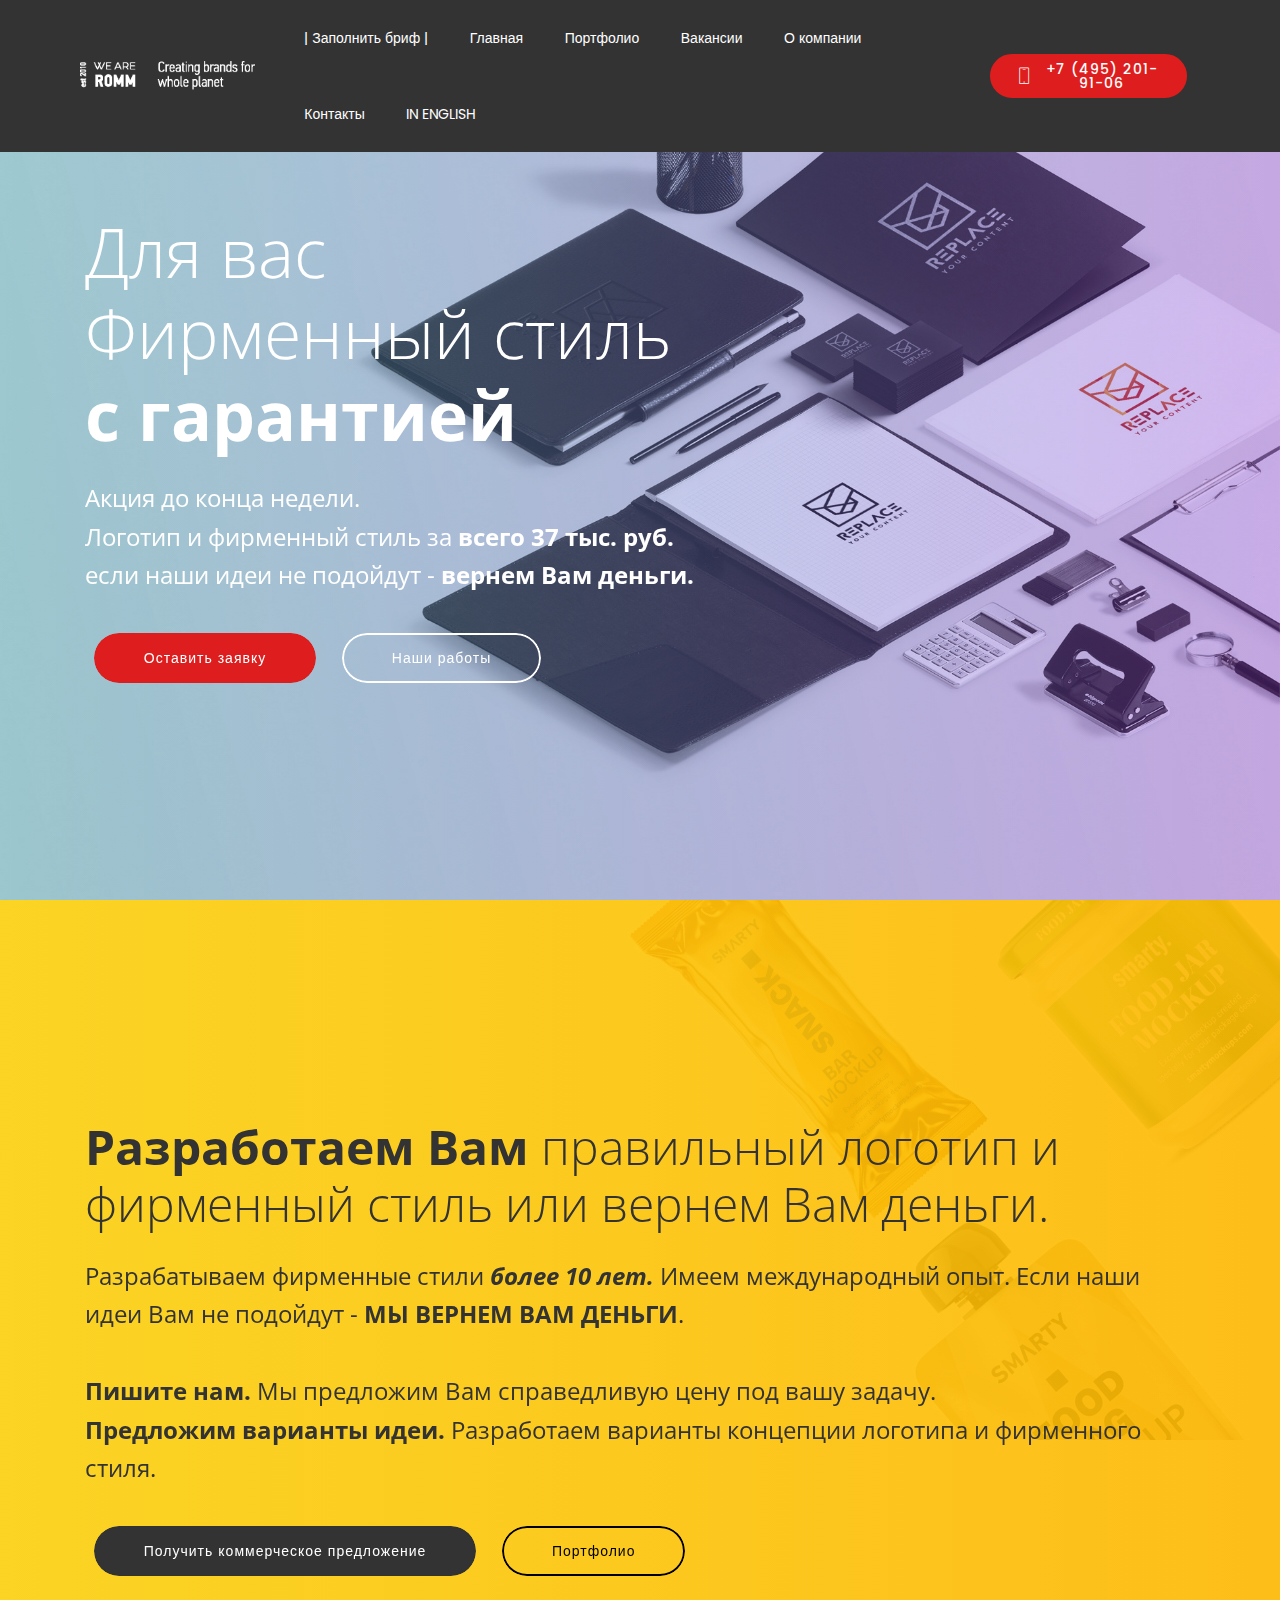
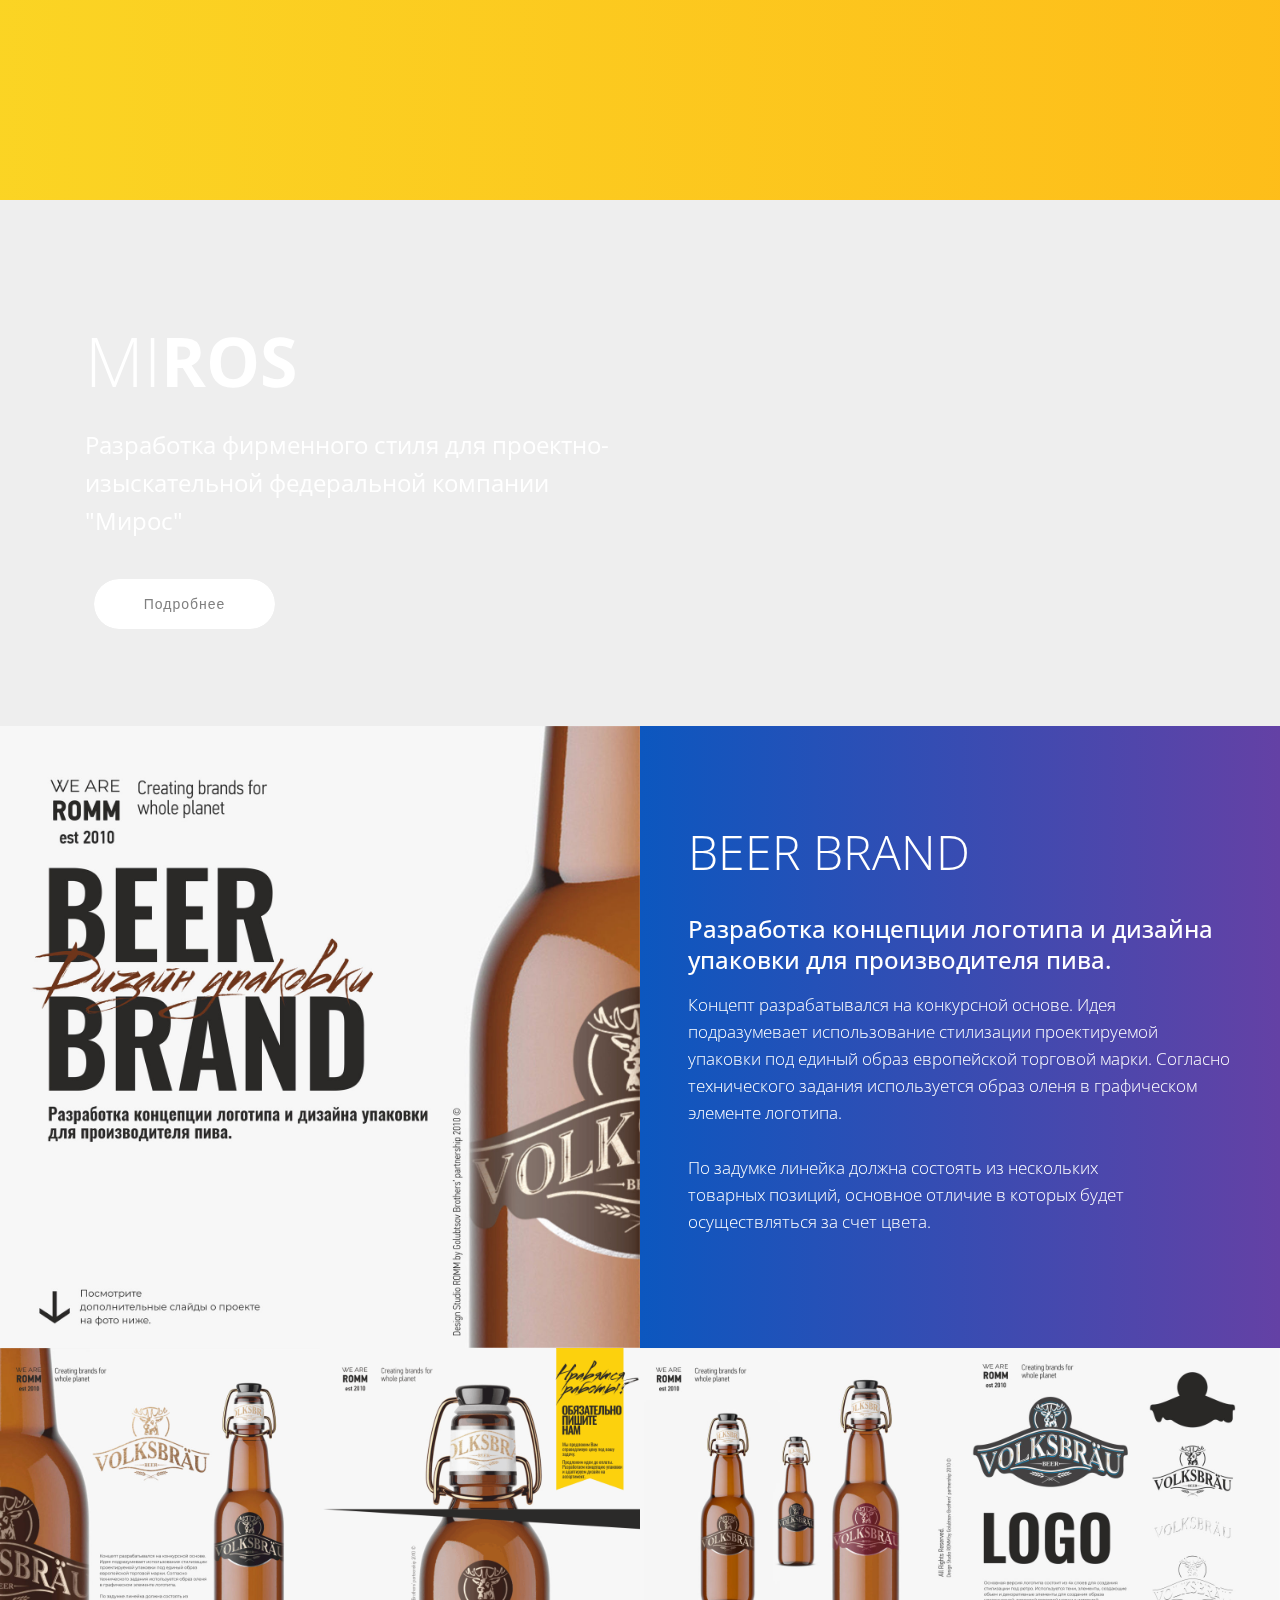
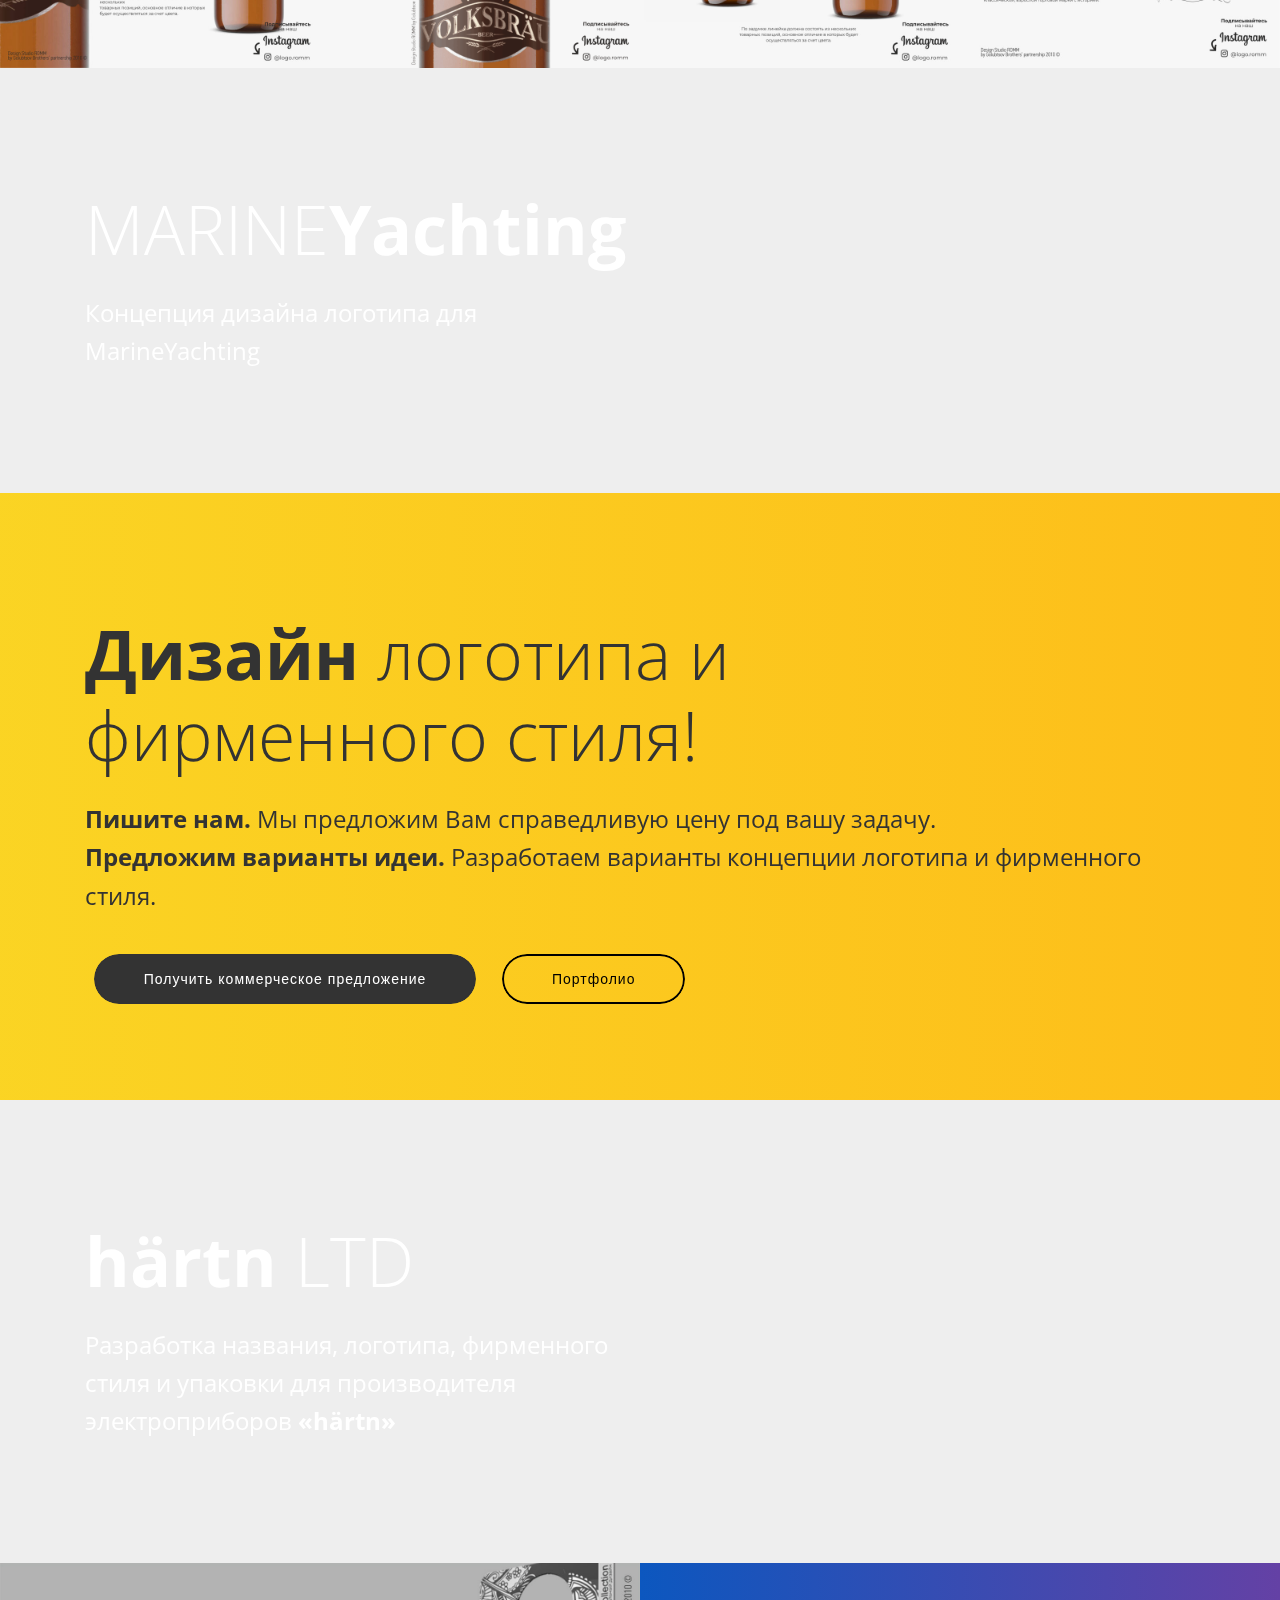
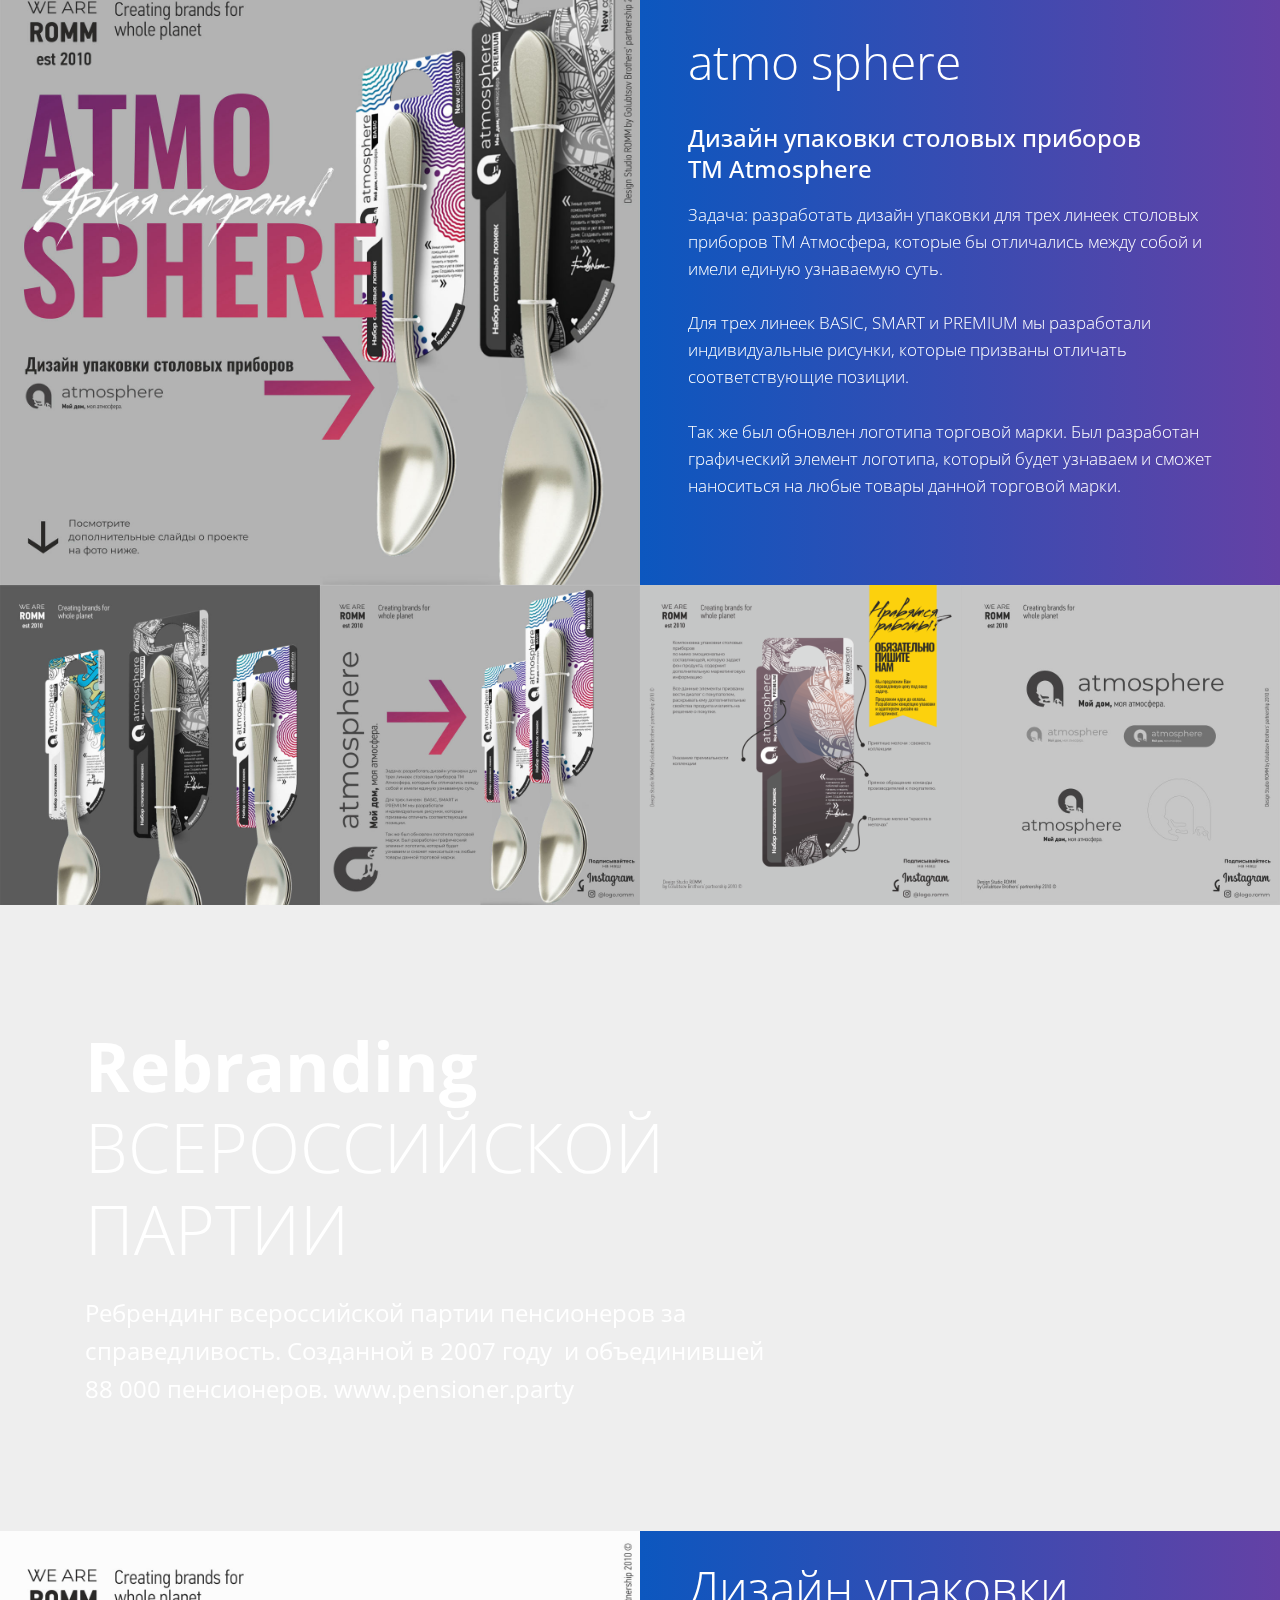
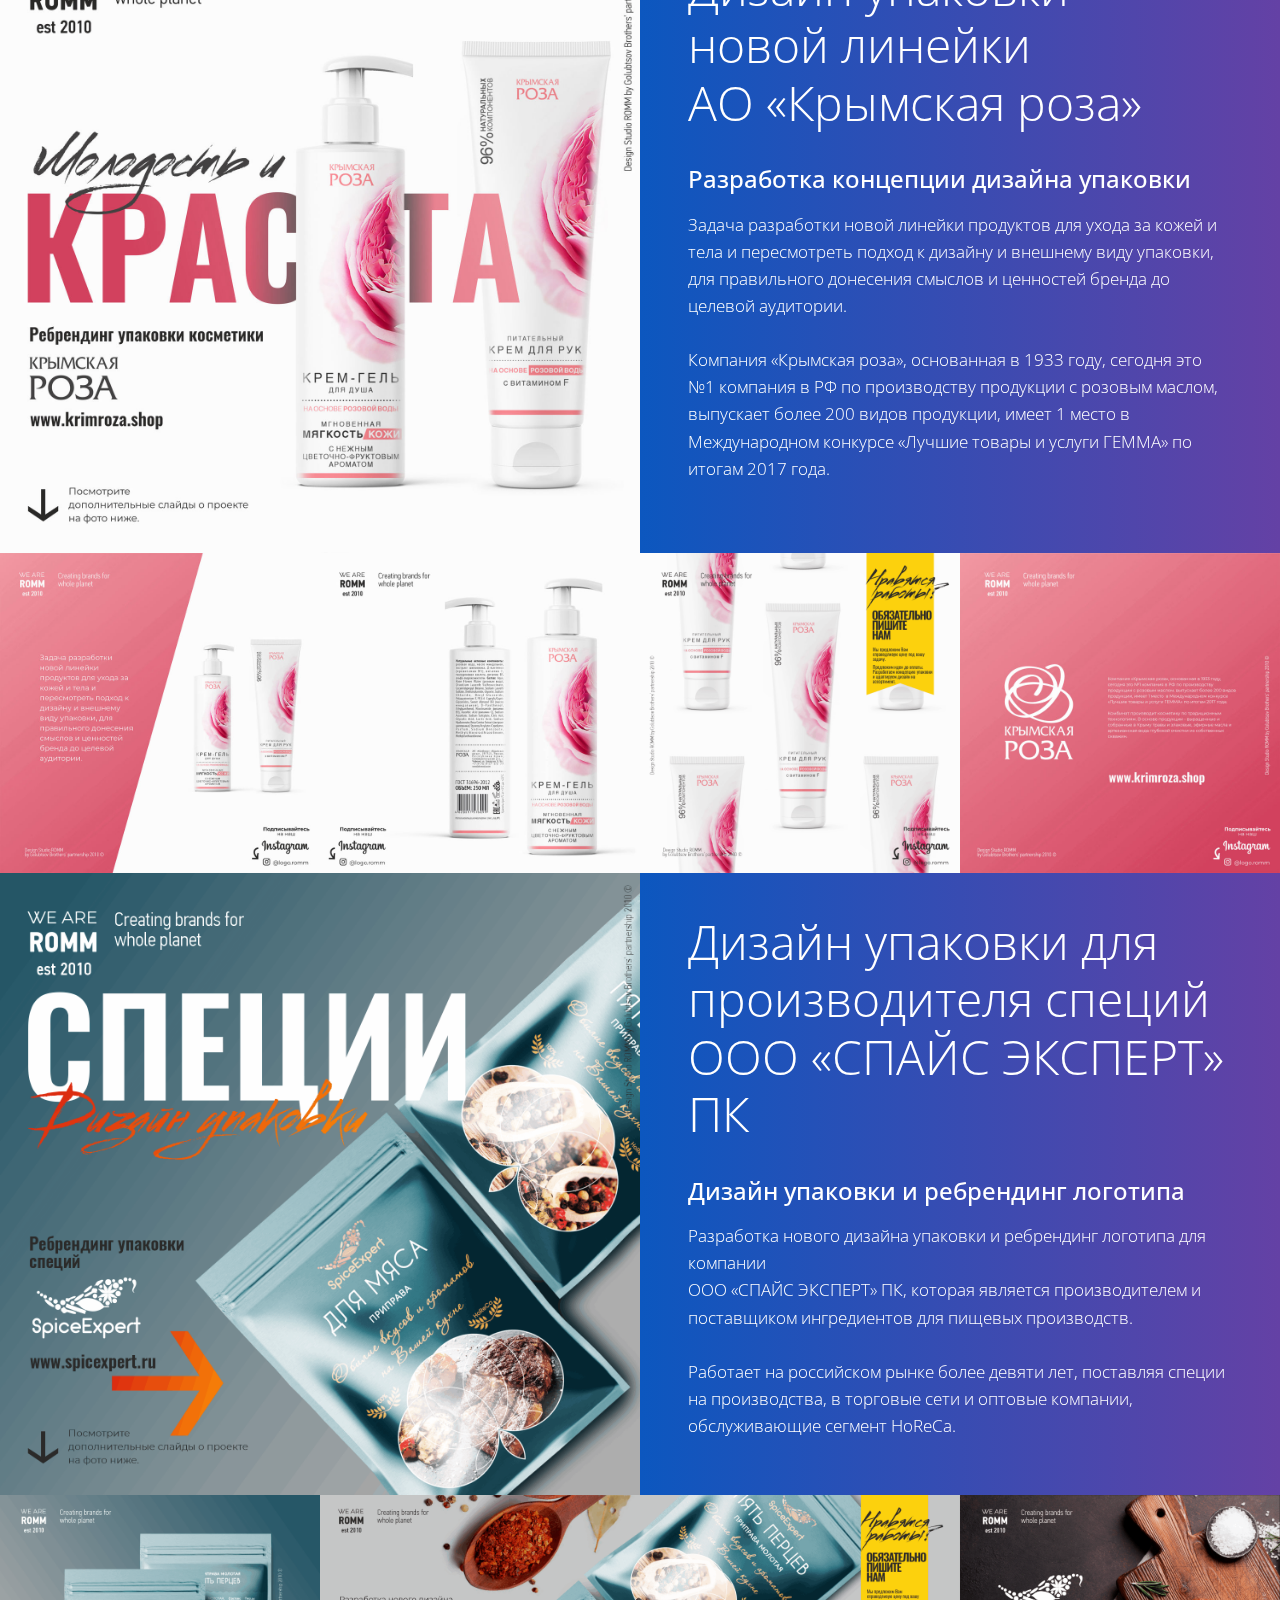
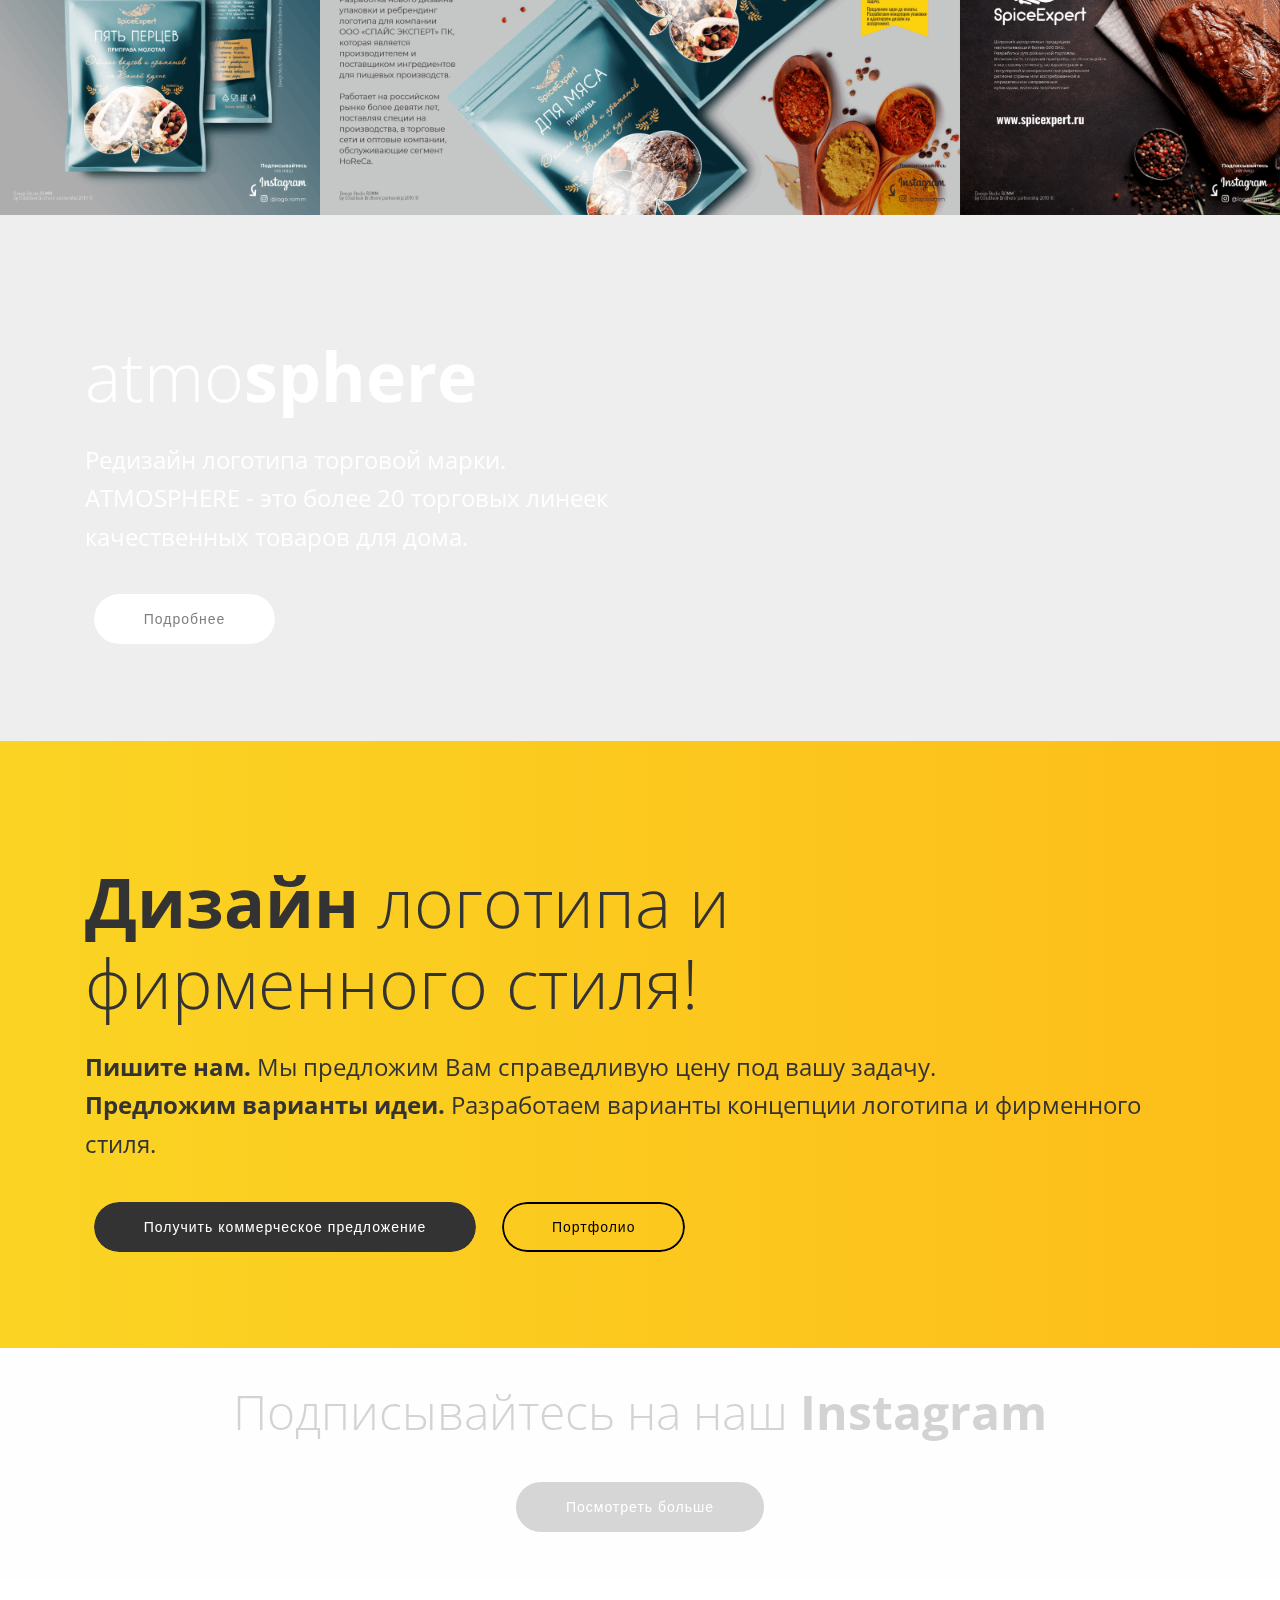
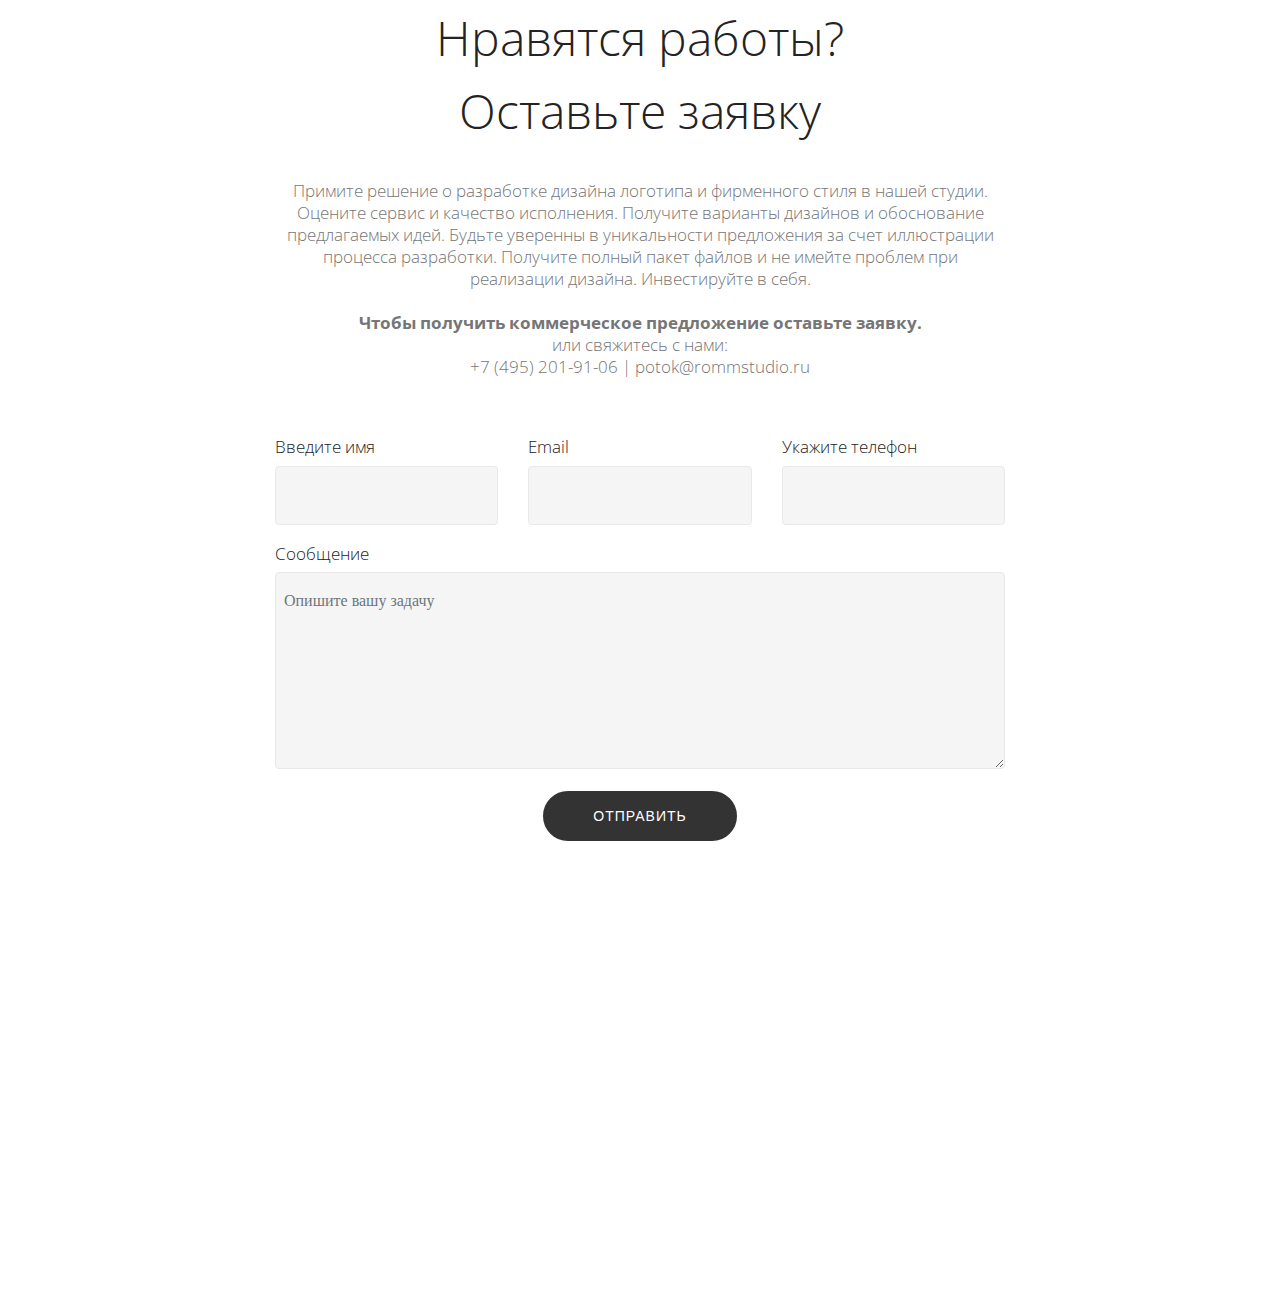
==== index.html @ ecdf026a "create github pages" ====
<!DOCTYPE html>
<html  >
<head>
  <!-- Site made with Mobirise Website Builder v4.11.5, https://mobirise.com -->
  <meta charset="UTF-8">
  <meta http-equiv="X-UA-Compatible" content="IE=edge">
  <meta name="generator" content="Mobirise v4.11.5, mobirise.com">
  <meta name="viewport" content="width=device-width, initial-scale=1, minimum-scale=1">
  <link rel="shortcut icon" href="assets/images/favicon-128x128.png" type="image/x-icon">
  <meta name="description" content="Дизайн студия РОММ основанная в 2010 году.
Создание бренда, дизайн упаковки, корпоративная айдентика, фирменный стиль, 
разработка логотипа. Нейминг.">
  
  <title>Home</title>
  <link rel="stylesheet" href="assets/web/assets/mobirise-icons/mobirise-icons.css">
  <link rel="stylesheet" href="assets/tether/tether.min.css">
  <link rel="stylesheet" href="assets/bootstrap/css/bootstrap.min.css">
  <link rel="stylesheet" href="assets/bootstrap/css/bootstrap-reboot.min.css">
  <link rel="stylesheet" href="assets/bootstrap/css/bootstrap-grid.min.css">
  <link rel="stylesheet" href="assets/dropdown/css/style.css">
  <link rel="stylesheet" href="assets/socicon/css/styles.css">
  <link rel="stylesheet" href="assets/style.css">
  <link rel="stylesheet" href="assets/slick.css">
  <link rel="stylesheet" href="assets/theme/css/style.css">
  <link rel="stylesheet" href="assets/gallery/style.css">
  <link rel="preload" as="style" href="assets/mobirise/css/mbr-additional.css"><link rel="stylesheet" href="assets/mobirise/css/mbr-additional.css" type="text/css">
  
  
  
</head>
<body>
  <section class="menu cid-rGhDL5xLQ6" once="menu" id="menu1-4w">

    

    <nav class="navbar navbar-dropdown beta-menu align-items-center navbar-fixed-top navbar-toggleable-sm">
        
        <div class="menu-bottom">

            <div class="menu-logo">
                <div class="navbar-brand">
                <span class="navbar-logo">
                    <a href="index.html">
                        <img src="assets/images/14.gif" alt="Mobirise" title="" style="height: 3.8rem;">
                    </a>
                </span>
                
                </div>
                <button class="navbar-toggler navbar-toggler-right" type="button" data-toggle="collapse" data-target="#navbarSupportedContent" aria-controls="navbarSupportedContent" aria-expanded="false" aria-label="Toggle navigation">
                    <div class="hamburger">
                        <span></span>
                        <span></span>
                        <span></span>
                        <span></span>
                    </div>
                </button>
            </div>
            <div class="collapse navbar-collapse" id="navbarSupportedContent">
                <ul class="navbar-nav nav-dropdown js-float-line" data-app-modern-menu="true"><li class="nav-item"><a class="nav-link link mbr-white text-white display-4" href="https://romm.pro/brief/" target="_blank">| Заполнить бриф |</a></li><li class="nav-item"><a class="nav-link link mbr-white text-white display-4" href="index.html">Главная</a></li><li class="nav-item"><a class="nav-link link mbr-white text-white display-4" href="Portfolio.html">Портфолио</a></li><li class="nav-item"><a class="nav-link link mbr-white text-white display-4" href="vacancies.html">Вакансии</a></li><li class="nav-item"><a class="nav-link link mbr-white text-white display-4" href="company.html">О компании</a></li><li class="nav-item">
                        <a class="nav-link link mbr-white text-white display-4" href="Contacts.html">Контакты</a>
                    </li>
                    <li class="nav-item">
                        <a class="nav-link link mbr-white text-white display-4" href="https://www.romm.pro/our-portfolio/" target="_blank">IN ENGLISH</a>
                    </li></ul>
                <div class="navbar-buttons mbr-section-btn"><a class="btn btn-sm btn-primary display-4" href="tel:+74952019106"><span class="mbri-mobile mbr-iconfont mbr-iconfont-btn"></span>
                    
                        +7 (495) 201-91-06</a></div>
            </div>
        </div>
    </nav>
</section>

<section class="header1 cid-rIxecFGkUd mbr-fullscreen mbr-parallax-background" id="header1-64">

    

    <div class="mbr-overlay" style="opacity: 0.3;">
    </div>

    <div class="container">
        <div class="media-container-row">
            <div class="media-content" style="width: 65%;">
                <h1 class="mbr-section-title align-left mbr-white pb-3 mbr-fonts-style display-1">Для вас<br>Фирменный стиль<br><strong>с гарантией</strong></h1>
                <div class="mbr-section-text mbr-white pb-3 align-left ">
                    <p class="mbr-text mbr-fonts-style display-5">Акция до конца недели. <br>Логотип и фирменный стиль за <strong>всего 37 тыс. руб.</strong><br>если наши идеи не подойдут - <strong>вернем Вам деньги.</strong></p>
                </div>
                <div class="mbr-section-btn"><a class="btn btn-md btn-bgr btn-primary display-4" href="index.html#form1-e">Оставить заявку</a>
                    <a class="btn btn-md btn-white-outline btn-bgr display-4" href="Portfolio.html">Наши работы</a></div>
            </div>
        </div>
    </div>

</section>

<section class="header1 cid-rGnqWSTlt5 mbr-fullscreen mbr-parallax-background" id="header1-58">

    

    <div class="mbr-overlay" style="opacity: 0.9;">
    </div>

    <div class="container">
        <div class="media-container-row">
            <div class="media-content" style="width: 100%;">
                <h1 class="mbr-section-title align-left mbr-white pb-3 mbr-fonts-style display-2"><strong>Разработаем Вам</strong>&nbsp;правильный логотип и<br> фирменный стиль или вернем Вам деньги.</h1>
                <div class="mbr-section-text mbr-white pb-3 align-left ">
                    <p class="mbr-text mbr-fonts-style display-5">Разрабатываем фирменные стили<strong><em> более</em> <em>10 лет.</em></strong>&nbsp;Имеем международный опыт. Если наши идеи Вам не подойдут - <strong>МЫ ВЕРНЕМ ВАМ ДЕНЬГИ</strong>.<br><br><strong>Пишите нам. </strong>Мы предложим Вам справедливую цену под вашу задачу. <br><strong>Предложим варианты идеи.</strong> Разработаем варианты концепции логотипа и фирменного стиля.</p>
                </div>
                <div class="mbr-section-btn"><a class="btn btn-md btn-bgr btn-black display-4" href="index.html#form1-e">Получить коммерческое предложение</a> <a class="btn btn-md btn-bgr btn-black-outline display-4" href="Portfolio.html">Портфолио</a></div>
            </div>
        </div>
    </div>

</section>

<section class="header1 cid-rGz6ugyoFL mbr-parallax-background" id="header1-5s">

    

    <div class="mbr-overlay" style="opacity: 0;">
    </div>

    <div class="container">
        <div class="media-container-row">
            <div class="media-content" style="width: 50%;">
                <h1 class="mbr-section-title align-left mbr-white pb-3 mbr-fonts-style display-1">MI<strong>ROS</strong></h1>
                <div class="mbr-section-text mbr-white pb-3 align-left ">
                    <p class="mbr-text mbr-fonts-style display-5">Разработка фирменного стиля для проектно-изыскательной федеральной компании "Мирос"</p>
                </div>
                <div class="mbr-section-btn"><a class="btn btn-md btn-bgr btn-white display-4" href="portfolio_miros.html">Подробнее<br></a></div>
            </div>
        </div>
    </div>

</section>

<section class="features1 cid-rGhB7ZUoZ9" id="features1-4l">

    

    <div class="container-fluid">
        <div class="row content-row">
            <div class="mbr-figure col-lg-6">
              <img src="assets/images/001-1500x1460.jpg" alt="" title="">
            </div>
            <div class="media-content px-5  mbr-white py-4 col-lg-6">
              <div class="mbr-overlay" style="opacity: 1;">
              </div>
              <div class="content-block">
                <h2 class="mbr-section-title mbr-fonts-style pb-4 display-2">BEER BRAND</h2>
                <h3 class="mbr-section-subtitle mbr-fonts-style pb-2 display-5">Разработка концепции логотипа и дизайна упаковки для производителя пива.&nbsp;</h3>
                <p class="mbr-text testimonial-text mbr-fonts-style display-7">Концепт разрабатывался на конкурсной основе. Идея подразумевает использование стилизации проектируемой упаковки под единый образ европейской торговой марки. Согласно технического задания используется образ оленя в графическом элементе логотипа. 
<br>
<br>По задумке линейка должна состоять из нескольких 
<br>товарных позиций, основное отличие в которых будет осуществляться за счет цвета.&nbsp;<br></p>
              </div>
            </div>
        </div>
    </div>
</section>

<section class="mbr-gallery mbr-slider-carousel cid-rGj5NBZFhz" id="gallery4-4y">

    

    <div>
        <div><!-- Gallery --><div class="gallery-row"><div class="mbr-gallery-layout-default"><div><div class="row-first row justify-content-center m-0"><div class="mbr-gallery-item col-lg-3 col-md-6 col-sm-12 p-0" data-video-url="false"><div href="#lb-gallery4-4y" data-slide-to="0" data-toggle="modal"><img src="assets/images/002-1500x1500-800x800.jpg" alt="" title=""><span class="icon-focus"></span></div></div><div class="mbr-gallery-item col-lg-3 col-md-6 col-sm-12 p-0" data-video-url="false"><div href="#lb-gallery4-4y" data-slide-to="1" data-toggle="modal"><img src="assets/images/003-1-1500x1500-800x800.png" alt="" title=""><span class="icon-focus"></span></div></div><div class="mbr-gallery-item col-lg-3 col-md-6 col-sm-12 p-0" data-video-url="false"><div href="#lb-gallery4-4y" data-slide-to="2" data-toggle="modal"><img src="assets/images/004-1500x1500-800x800.jpg" alt="" title=""><span class="icon-focus"></span></div></div><div class="mbr-gallery-item col-lg-3 col-md-6 col-sm-12 p-0" data-video-url="false"><div href="#lb-gallery4-4y" data-slide-to="3" data-toggle="modal"><img src="assets/images/005-1500x1500-800x800.jpg" alt="" title=""><span class="icon-focus"></span></div></div></div></div><div class="clearfix"></div></div></div><!-- Lightbox --><div data-app-prevent-settings="" class="mbr-slider modal fade carousel slide" tabindex="-1" data-keyboard="true" data-interval="false" id="lb-gallery4-4y"><div class="modal-dialog"><div class="modal-content"><div class="modal-body"><div class="carousel-inner"><div class="carousel-item active"><img src="assets/images/002-1500x1500.jpg" alt="" title=""></div><div class="carousel-item"><img src="assets/images/003-1-1500x1500.png" alt="" title=""></div><div class="carousel-item"><img src="assets/images/004-1500x1500.jpg" alt="" title=""></div><div class="carousel-item"><img src="assets/images/005-1500x1500.jpg" alt="" title=""></div></div><a class="carousel-control carousel-control-prev" role="button" data-slide="prev" href="#lb-gallery4-4y"><span class="mbri-left mbr-iconfont" aria-hidden="true"></span><span class="sr-only">Previous</span></a><a class="carousel-control carousel-control-next" role="button" data-slide="next" href="#lb-gallery4-4y"><span class="mbri-right mbr-iconfont" aria-hidden="true"></span><span class="sr-only">Next</span></a><a class="close" href="#" role="button" data-dismiss="modal"><span class="sr-only">Close</span></a></div></div></div></div></div>
    </div>

</section>

<section class="header1 cid-rGz6vNj2oc mbr-parallax-background" id="header1-5t">

    

    <div class="mbr-overlay" style="opacity: 0;">
    </div>

    <div class="container">
        <div class="media-container-row">
            <div class="media-content" style="width: 50%;">
                <h1 class="mbr-section-title align-left mbr-white pb-3 mbr-fonts-style display-1">MARINE<strong>Yachting</strong></h1>
                <div class="mbr-section-text mbr-white pb-3 align-left ">
                    <p class="mbr-text mbr-fonts-style display-5">Концепция дизайна логотипа для MarineYachting&nbsp;</p>
                </div>
                
            </div>
        </div>
    </div>

</section>

<section class="header1 cid-rGz7kEM2vY mbr-parallax-background" id="header1-5y">

    

    <div class="mbr-overlay" style="opacity: 0.9;">
    </div>

    <div class="container">
        <div class="media-container-row">
            <div class="media-content" style="width: 100%;">
                <h1 class="mbr-section-title align-left mbr-white pb-3 mbr-fonts-style display-1"><strong>Дизайн</strong>&nbsp;логотипа и<br> фирменного стиля!</h1>
                <div class="mbr-section-text mbr-white pb-3 align-left ">
                    <p class="mbr-text mbr-fonts-style display-5"><strong>Пишите нам. </strong>Мы предложим Вам справедливую цену под вашу задачу. <br><strong>Предложим варианты идеи.</strong> Разработаем варианты концепции логотипа и фирменного стиля.</p>
                </div>
                <div class="mbr-section-btn"><a class="btn btn-md btn-bgr btn-black display-4" href="index.html#form1-e">Получить коммерческое предложение</a> <a class="btn btn-md btn-bgr btn-black-outline display-4" href="Portfolio.html">Портфолио</a></div>
            </div>
        </div>
    </div>

</section>

<section class="header1 cid-rGz6xezTIQ mbr-parallax-background" id="header1-5u">

    

    <div class="mbr-overlay" style="opacity: 0;">
    </div>

    <div class="container">
        <div class="media-container-row">
            <div class="media-content" style="width: 50%;">
                <h1 class="mbr-section-title align-left mbr-white pb-3 mbr-fonts-style display-1"><strong>härtn</strong> LTD</h1>
                <div class="mbr-section-text mbr-white pb-3 align-left ">
                    <p class="mbr-text mbr-fonts-style display-5">Разработка названия, логотипа, фирменного стиля и упаковки для производителя электроприборов <strong>«härtn»</strong></p>
                </div>
                
            </div>
        </div>
    </div>

</section>

<section class="features1 cid-rGhBdZQGim" id="features1-4o">

    

    <div class="container-fluid">
        <div class="row content-row">
            <div class="mbr-figure col-lg-6">
              <img src="assets/images/001-1500x1458.jpg" alt="" title="">
            </div>
            <div class="media-content px-5  mbr-white py-4 col-lg-6">
              <div class="mbr-overlay" style="opacity: 1;">
              </div>
              <div class="content-block">
                <h2 class="mbr-section-title mbr-fonts-style pb-4 display-2">atmo
sphere</h2>
                <h3 class="mbr-section-subtitle mbr-fonts-style pb-2 display-5">Дизайн упаковки столовых приборов 
<div>ТМ Atmosphere</div></h3>
                <p class="mbr-text testimonial-text mbr-fonts-style display-7">Задача: разработать дизайн упаковки для трех линеек столовых приборов ТМ Атмосфера, которые бы отличались между собой и имели единую узнаваемую суть.
<br>
<br>Для трех линеек  BASIC, SMART и PREMIUM мы разработали индивидуальные рисунки, которые призваны отличать соответствующие позиции. 
<br>
<br>Так же был обновлен логотипа торговой марки. Был разработан графический элемент логотипа, который будет узнаваем и сможет наноситься на любые товары данной торговой марки.</p>
              </div>
            </div>
        </div>
    </div>
</section>

<section class="mbr-gallery mbr-slider-carousel cid-rGj9uYrFLa" id="gallery4-50">

    

    <div>
        <div><!-- Gallery --><div class="gallery-row"><div class="mbr-gallery-layout-default"><div><div class="row-first row justify-content-center m-0"><div class="mbr-gallery-item col-lg-3 col-md-6 col-sm-12 p-0" data-video-url="false"><div href="#lb-gallery4-50" data-slide-to="0" data-toggle="modal"><img src="assets/images/002-1-1500x1500-800x800.jpg" alt="" title=""><span class="icon-focus"></span></div></div><div class="mbr-gallery-item col-lg-3 col-md-6 col-sm-12 p-0" data-video-url="false"><div href="#lb-gallery4-50" data-slide-to="1" data-toggle="modal"><img src="assets/images/003-1-1500x1500-800x800.jpg" alt="" title=""><span class="icon-focus"></span></div></div><div class="mbr-gallery-item col-lg-3 col-md-6 col-sm-12 p-0" data-video-url="false"><div href="#lb-gallery4-50" data-slide-to="2" data-toggle="modal"><img src="assets/images/004-3-1500x1500-800x800.png" alt="" title=""><span class="icon-focus"></span></div></div><div class="mbr-gallery-item col-lg-3 col-md-6 col-sm-12 p-0" data-video-url="false"><div href="#lb-gallery4-50" data-slide-to="3" data-toggle="modal"><img src="assets/images/005-1-1500x1500-800x800.jpg" alt="" title=""><span class="icon-focus"></span></div></div></div></div><div class="clearfix"></div></div></div><!-- Lightbox --><div data-app-prevent-settings="" class="mbr-slider modal fade carousel slide" tabindex="-1" data-keyboard="true" data-interval="false" id="lb-gallery4-50"><div class="modal-dialog"><div class="modal-content"><div class="modal-body"><div class="carousel-inner"><div class="carousel-item active"><img src="assets/images/002-1-1500x1500.jpg" alt="" title=""></div><div class="carousel-item"><img src="assets/images/003-1-1500x1500.jpg" alt="" title=""></div><div class="carousel-item"><img src="assets/images/004-3-1500x1500.png" alt="" title=""></div><div class="carousel-item"><img src="assets/images/005-1-1500x1500.jpg" alt="" title=""></div></div><a class="carousel-control carousel-control-prev" role="button" data-slide="prev" href="#lb-gallery4-50"><span class="mbri-left mbr-iconfont" aria-hidden="true"></span><span class="sr-only">Previous</span></a><a class="carousel-control carousel-control-next" role="button" data-slide="next" href="#lb-gallery4-50"><span class="mbri-right mbr-iconfont" aria-hidden="true"></span><span class="sr-only">Next</span></a><a class="close" href="#" role="button" data-dismiss="modal"><span class="sr-only">Close</span></a></div></div></div></div></div>
    </div>

</section>

<section class="header1 cid-rGz6yzRpft mbr-parallax-background" id="header1-5v">

    

    <div class="mbr-overlay" style="opacity: 0;">
    </div>

    <div class="container">
        <div class="media-container-row">
            <div class="media-content" style="width: 65%;">
                <h1 class="mbr-section-title align-left mbr-white pb-3 mbr-fonts-style display-1"><strong>Rebranding
 </strong>ВСЕРОССИЙСКОЙ ПАРТИИ<strong> 
</strong></h1>
                <div class="mbr-section-text mbr-white pb-3 align-left ">
                    <p class="mbr-text mbr-fonts-style display-5">Ребрендинг 
всероссийской партии 
пенсионеров за 
справедливость. Созданной в 2007 году &nbsp;и объединившей<br> 88 000 пенсионеров. www.pensioner.party</p>
                </div>
                
            </div>
        </div>
    </div>

</section>

<section class="features1 cid-rGhBMyXgEa" id="features1-4q">

    

    <div class="container-fluid">
        <div class="row content-row">
            <div class="mbr-figure col-lg-6">
              <img src="assets/images/001-1-1500x1458.jpg" alt="" title="">
            </div>
            <div class="media-content px-5  mbr-white py-4 col-lg-6">
              <div class="mbr-overlay" style="opacity: 1;">
              </div>
              <div class="content-block">
                <h2 class="mbr-section-title mbr-fonts-style pb-4 display-2">Дизайн упаковки
<div>новой линейки 
</div><div>АО «Крымская роза»</div></h2>
                <h3 class="mbr-section-subtitle mbr-fonts-style pb-2 display-5">Разработка концепции дизайна упаковки</h3>
                <p class="mbr-text testimonial-text mbr-fonts-style display-7">Задача разработки новой линейки продуктов для ухода за кожей и тела и пересмотреть подход к дизайну и внешнему виду упаковки, для правильного донесения смыслов и ценностей бренда до целевой аудитории.&nbsp;<br><br>Компания «Крымская роза», основанная в 1933 году, сегодня это №1 компания в РФ по производству продукции с розовым маслом, выпускает более 200 видов продукции, имеет 1 место  в Международном конкурсе «Лучшие товары и услуги ГЕММА» по итогам 2017 года.
<br><br></p>
              </div>
            </div>
        </div>
    </div>
</section>

<section class="mbr-gallery mbr-slider-carousel cid-rGj6QajHGx" id="gallery4-4z">

    

    <div>
        <div><!-- Gallery --><div class="gallery-row"><div class="mbr-gallery-layout-default"><div><div class="row-first row justify-content-center m-0"><div class="mbr-gallery-item col-lg-3 col-md-6 col-sm-12 p-0" data-video-url="false"><div href="#lb-gallery4-4z" data-slide-to="0" data-toggle="modal"><img src="assets/images/002-2-1500x1500-800x800.jpg" alt="" title=""><span class="icon-focus"></span></div></div><div class="mbr-gallery-item col-lg-3 col-md-6 col-sm-12 p-0" data-video-url="false"><div href="#lb-gallery4-4z" data-slide-to="1" data-toggle="modal"><img src="assets/images/003-2-1500x1500-800x800.jpg" alt="" title=""><span class="icon-focus"></span></div></div><div class="mbr-gallery-item col-lg-3 col-md-6 col-sm-12 p-0" data-video-url="false"><div href="#lb-gallery4-4z" data-slide-to="2" data-toggle="modal"><img src="assets/images/004-2-1500x1500-800x800.png" alt="" title=""><span class="icon-focus"></span></div></div><div class="mbr-gallery-item col-lg-3 col-md-6 col-sm-12 p-0" data-video-url="false"><div href="#lb-gallery4-4z" data-slide-to="3" data-toggle="modal"><img src="assets/images/005-2-1500x1500-800x800.jpg" alt="" title=""><span class="icon-focus"></span></div></div></div></div><div class="clearfix"></div></div></div><!-- Lightbox --><div data-app-prevent-settings="" class="mbr-slider modal fade carousel slide" tabindex="-1" data-keyboard="true" data-interval="false" id="lb-gallery4-4z"><div class="modal-dialog"><div class="modal-content"><div class="modal-body"><div class="carousel-inner"><div class="carousel-item active"><img src="assets/images/002-2-1500x1500.jpg" alt="" title=""></div><div class="carousel-item"><img src="assets/images/003-2-1500x1500.jpg" alt="" title=""></div><div class="carousel-item"><img src="assets/images/004-2-1500x1500.png" alt="" title=""></div><div class="carousel-item"><img src="assets/images/005-2-1500x1500.jpg" alt="" title=""></div></div><a class="carousel-control carousel-control-prev" role="button" data-slide="prev" href="#lb-gallery4-4z"><span class="mbri-left mbr-iconfont" aria-hidden="true"></span><span class="sr-only">Previous</span></a><a class="carousel-control carousel-control-next" role="button" data-slide="next" href="#lb-gallery4-4z"><span class="mbri-right mbr-iconfont" aria-hidden="true"></span><span class="sr-only">Next</span></a><a class="close" href="#" role="button" data-dismiss="modal"><span class="sr-only">Close</span></a></div></div></div></div></div>
    </div>

</section>

<section class="features1 cid-rGhBO1k0pH" id="features1-4s">

    

    <div class="container-fluid">
        <div class="row content-row">
            <div class="mbr-figure col-lg-6">
              <img src="assets/images/001-1500x1458.png" alt="" title="">
            </div>
            <div class="media-content px-5  mbr-white py-4 col-lg-6">
              <div class="mbr-overlay" style="opacity: 1;">
              </div>
              <div class="content-block">
                <h2 class="mbr-section-title mbr-fonts-style pb-4 display-2">Дизайн упаковки для производителя специй ООО «СПАЙС ЭКСПЕРТ» ПК</h2>
                <h3 class="mbr-section-subtitle mbr-fonts-style pb-2 display-5">
                  Дизайн упаковки и ребрендинг логотипа</h3>
                <p class="mbr-text testimonial-text mbr-fonts-style display-7">Разработка нового дизайна упаковки и ребрендинг логотипа для компании 
<br>ООО «СПАЙС ЭКСПЕРТ» ПК, которая является производителем и поставщиком ингредиентов для пищевых производств. 
<br>
<br>Работает на российском рынке более девяти лет, поставляя специи на производства, в торговые сети и оптовые компании, обслуживающие сегмент HoReCa.</p>
              </div>
            </div>
        </div>
    </div>
</section>

<section class="mbr-gallery mbr-slider-carousel cid-rGhMkm3k4E" id="gallery4-4x">

    

    <div>
        <div><!-- Gallery --><div class="gallery-row"><div class="mbr-gallery-layout-default"><div><div class="row-first row justify-content-center m-0"><div class="mbr-gallery-item col-lg-3 col-md-6 col-sm-12 p-0" data-video-url="false"><div href="#lb-gallery4-4x" data-slide-to="0" data-toggle="modal"><img src="assets/images/002-1500x1500-800x800.png" alt="" title=""><span class="icon-focus"></span></div></div><div class="mbr-gallery-item col-lg-3 col-md-6 col-sm-12 p-0" data-video-url="false"><div href="#lb-gallery4-4x" data-slide-to="1" data-toggle="modal"><img src="assets/images/003-1500x1500-800x800.png" alt="" title=""><span class="icon-focus"></span></div></div><div class="mbr-gallery-item col-lg-3 col-md-6 col-sm-12 p-0" data-video-url="false"><div href="#lb-gallery4-4x" data-slide-to="2" data-toggle="modal"><img src="assets/images/004-1-1500x1500-800x800.png" alt="" title=""><span class="icon-focus"></span></div></div><div class="mbr-gallery-item col-lg-3 col-md-6 col-sm-12 p-0" data-video-url="false"><div href="#lb-gallery4-4x" data-slide-to="3" data-toggle="modal"><img src="assets/images/005-1500x1501-800x801.png" alt="" title=""><span class="icon-focus"></span></div></div></div></div><div class="clearfix"></div></div></div><!-- Lightbox --><div data-app-prevent-settings="" class="mbr-slider modal fade carousel slide" tabindex="-1" data-keyboard="true" data-interval="false" id="lb-gallery4-4x"><div class="modal-dialog"><div class="modal-content"><div class="modal-body"><div class="carousel-inner"><div class="carousel-item active"><img src="assets/images/002-1500x1500.png" alt="" title=""></div><div class="carousel-item"><img src="assets/images/003-1500x1500.png" alt="" title=""></div><div class="carousel-item"><img src="assets/images/004-1-1500x1500.png" alt="" title=""></div><div class="carousel-item"><img src="assets/images/005-1500x1501.png" alt="" title=""></div></div><a class="carousel-control carousel-control-prev" role="button" data-slide="prev" href="#lb-gallery4-4x"><span class="mbri-left mbr-iconfont" aria-hidden="true"></span><span class="sr-only">Previous</span></a><a class="carousel-control carousel-control-next" role="button" data-slide="next" href="#lb-gallery4-4x"><span class="mbri-right mbr-iconfont" aria-hidden="true"></span><span class="sr-only">Next</span></a><a class="close" href="#" role="button" data-dismiss="modal"><span class="sr-only">Close</span></a></div></div></div></div></div>
    </div>

</section>

<section class="header1 cid-rGz6EMGOYp mbr-parallax-background" id="header1-5w">

    

    <div class="mbr-overlay" style="opacity: 0;">
    </div>

    <div class="container">
        <div class="media-container-row">
            <div class="media-content" style="width: 50%;">
                <h1 class="mbr-section-title align-left mbr-white pb-3 mbr-fonts-style display-1">atmo<strong>sphere</strong></h1>
                <div class="mbr-section-text mbr-white pb-3 align-left ">
                    <p class="mbr-text mbr-fonts-style display-5">Редизайн логотипа торговой марки. ATMOSPHERE - это более 20 торговых
линеек качественных товаров для дома.<br></p>
                </div>
                <div class="mbr-section-btn"><a class="btn btn-md btn-white btn-bgr display-4" href="page8.html">Подробнее</a></div>
            </div>
        </div>
    </div>

</section>

<section class="header1 cid-rGz7tP5bb2 mbr-parallax-background" id="header1-5z">

    

    <div class="mbr-overlay" style="opacity: 0.9;">
    </div>

    <div class="container">
        <div class="media-container-row">
            <div class="media-content" style="width: 100%;">
                <h1 class="mbr-section-title align-left mbr-white pb-3 mbr-fonts-style display-1"><strong>Дизайн</strong>&nbsp;логотипа и<br> фирменного стиля!</h1>
                <div class="mbr-section-text mbr-white pb-3 align-left ">
                    <p class="mbr-text mbr-fonts-style display-5"><strong>Пишите нам. </strong>Мы предложим Вам справедливую цену под вашу задачу. <br><strong>Предложим варианты идеи.</strong> Разработаем варианты концепции логотипа и фирменного стиля.</p>
                </div>
                <div class="mbr-section-btn"><a class="btn btn-md btn-bgr btn-black display-4" href="index.html#form1-e">Получить коммерческое предложение</a> <a class="btn btn-md btn-bgr btn-black-outline display-4" href="Portfolio.html">Портфолио</a></div>
            </div>
        </div>
    </div>

</section>

<section class="mbr-instagram-feed" data-rows="2" data-per-row-slider="" data-spacing="5" data-full-width="" data-token="8399821318.727bfe1.1db972854b3d4ce2a930adc8a09b54e7" data-per-row-grid="3" id="instagram-feed-block-v" data-rv-view="162" style="background-color: rgb(250, 250, 250); padding-top: 40px; padding-bottom: 40px;">
    
    <div class="container container_toggle">
        <div class="row">
            <div class="col">
                <div class="inst">
                    <h1 class="inst__title align-center mbr-fonts-style display-2">Подписывайтесь на наш <strong>Instagram</strong></h1>
                    <div class="inst__content"></div>
                    <div class="inst__more mbr-section-btn align-center" buttons="0"><a class="btn btn-md display-4 btn-danger" href="#" data-max-id="1848032033629111241_8399821318">Посмотреть больше</a></div>
                </div>
            </div>
        </div>
    </div>
</section>

<section class="mbr-section form1 cid-r0jVDnSiC1" id="form1-e">

    

    
    <div class="container">
        <div class="row justify-content-center">
            <div class="title col-12 col-lg-8">
                <h2 class="mbr-section-title align-center pb-3 mbr-fonts-style display-2"><p>Нравятся работы?</p><p>Оставьте заявку</p></h2>
                <h3 class="mbr-section-subtitle align-center mbr-light pb-3 mbr-fonts-style display-7">Примите решение о разработке дизайна логотипа и фирменного стиля в нашей студии. Оцените сервис и качество исполнения.  Получите варианты дизайнов и обоснование предлагаемых идей. Будьте уверенны в уникальности предложения за счет иллюстрации процесса разработки. Получите полный пакет файлов и не имейте проблем при реализации дизайна. Инвестируйте в себя. <br><br><strong>Чтобы получить коммерческое предложение оставьте заявку. </strong><br>или свяжитесь с нами:
<br><div>+7 (495) 201-91-06 | potok@rommstudio.ru</div></h3>
            </div>
        </div>
    </div>
    <div class="container">
        <div class="row justify-content-center">
            <div class="media-container-column col-lg-8" data-form-type="formoid">
                    <div data-form-alert="" hidden="">Спасибо, Ваша заявка принята!</div>
            
                    <form class="mbr-form" action="https://mobirise.com/" method="post" data-form-title="Mobirise Form"><input type="hidden" name="email" data-form-email="true" value="DOrywUJUMMkg2b5CTjN92TboOmju7xmYupPOAi1TRq9DWHggdhvVQMFdSgOA68EEuOpPU2rQxdabk1C8jx9OEIURMre7CDIOJeWtEABUPwpgS65llF6JfjH3o/XtRswd">
                        <div class="row row-sm-offset">
                            <div class="col-md-4 multi-horizontal" data-for="name">
                                <div class="form-group">
                                    <label class="form-control-label mbr-fonts-style display-7" for="name-form1-e">Введите имя</label>
                                    <input type="text" class="form-control" name="name" data-form-field="Name" required="" id="name-form1-e">
                                </div>
                            </div>
                            <div class="col-md-4 multi-horizontal" data-for="email">
                                <div class="form-group">
                                    <label class="form-control-label mbr-fonts-style display-7" for="email-form1-e">Email</label>
                                    <input type="email" class="form-control" name="email" data-form-field="Email" required="" id="email-form1-e">
                                </div>
                            </div>
                            <div class="col-md-4 multi-horizontal" data-for="phone">
                                <div class="form-group">
                                    <label class="form-control-label mbr-fonts-style display-7" for="phone-form1-e">Укажите телефон</label>
                                    <input type="tel" class="form-control" name="phone" data-form-field="Phone" id="phone-form1-e">
                                </div>
                            </div>
                        </div>
                        <div class="form-group" data-for="message">
                            <label class="form-control-label mbr-fonts-style display-7" for="message-form1-e">Сообщение</label>
                            <textarea type="text" class="form-control" name="message" rows="7" data-form-field="Message" placeholder="Опишите вашу задачу" id="message-form1-e"></textarea>
                        </div>
            
                        <span class="input-group-btn"><button href="" type="submit" class="btn btn-form btn-danger display-4">ОТПРАВИТЬ</button></span>
                    </form>
            </div>
        </div>
    </div>
</section>

<section class="cid-r5j26ThyeJ mbr-reveal" id="footer1-27">

    

    

    <div class="container">
        <div class="media-container-row content text-white">
            <div class="col-12 col-md-3">
                <div class="media-wrap">
                    <a href="index.html">
                        <img src="assets/images/321.png" alt="Mobirise" title="">
                    </a>
                </div>
            </div>
            <div class="col-12 col-md-3 mbr-fonts-style display-7">
                <h5 class="pb-3">
                    Адрес:</h5>
                <p class="mbr-text">ул. Тургенева 4 &nbsp; &nbsp; &nbsp; &nbsp; &nbsp; &nbsp; &nbsp; &nbsp; &nbsp; &nbsp;<br>Россия, г. Симферополь</p>
            </div>
            <div class="col-12 col-md-3 mbr-fonts-style display-7">
                <h5 class="pb-3">
                    Контакты:</h5>
                <p class="mbr-text">
                    Email: <a href="mailto:hello@romm.pro" class="text-white">hello@romm.pro</a>&nbsp; &nbsp; &nbsp; &nbsp; &nbsp; &nbsp; &nbsp;&nbsp;<br>Phone: <a href="tel:+74952019106 " class="text-white">+7 (495) 201-91-06 </a>&nbsp; &nbsp; &nbsp;<br>WhatsApp: <a href="https://wa.me/79787503758" target="_blank" class="text-white">+7 (978) 750-37-58</a></p>
            </div>
            <div class="col-12 col-md-3 mbr-fonts-style display-7">
                <h5 class="pb-3">Ссылки:</h5>
                <p class="mbr-text"><a href="https://romm.pro/brief/" target="_blank">Бриф на разработку логотипа</a><br><a href="download.html">Информация для скачивания</a><a href="https://romm.pro/brief/" target="_blank"><br></a><br></p>
            </div>
        </div>
        <div class="footer-lower">
            <div class="media-container-row">
                <div class="col-sm-12">
                    <hr>
                </div>
            </div>
            <div class="media-container-row mbr-white">
                <div class="col-sm-6 copyright">
                    <p class="mbr-text mbr-fonts-style display-7">
                        © Copyright 2010 ROMMStudio by Golubtsov Brothers’ partnership &nbsp;- All Rights Reserved
                    </p>
                </div>
                <div class="col-md-6">
                    <div class="social-list align-right">
                        <div class="soc-item">
                            <a href="https://www.instagram.com/logo.romm/" target="_blank">
                                <span class="mbr-iconfont mbr-iconfont-social socicon-instagram socicon"></span>
                            </a>
                        </div>
                        
                        
                        
                        
                        
                    </div>
                </div>
            </div>
        </div>
    </div>
</section>


  <script src="assets/web/assets/jquery/jquery.min.js"></script>
  <script src="assets/popper/popper.min.js"></script>
  <script src="assets/tether/tether.min.js"></script>
  <script src="assets/bootstrap/js/bootstrap.min.js"></script>
  <script src="assets/smoothscroll/smooth-scroll.js"></script>
  <script src="assets/dropdown/js/script.min.js"></script>
  <script src="assets/touchswipe/jquery.touch-swipe.min.js"></script>
  <script src="assets/parallax/jarallax.min.js"></script>
  <script src="assets/playervimeo/vimeo_player.js"></script>
  <script src="assets/masonry/masonry.pkgd.min.js"></script>
  <script src="assets/imagesloaded/imagesloaded.pkgd.min.js"></script>
  <script src="assets/bootstrapcarouselswipe/bootstrap-carousel-swipe.js"></script>
  <script src="assets/vimeoplayer/jquery.mb.vimeo_player.js"></script>
  <script src="assets/index.js"></script>
  <script src="assets/slick.min.js"></script>
  <script src="assets/theme/js/script.js"></script>
  <script src="assets/mobiriseslidervideo/script.js"></script>
  <script src="assets/gallery/player.min.js"></script>
  <script src="assets/gallery/script.js"></script>
  <script src="assets/formoid/formoid.min.js"></script>
  
  <!-- Yandex.Metrika counter -->
<script type="text/javascript" >
   (function(m,e,t,r,i,k,a){m[i]=m[i]||function(){(m[i].a=m[i].a||[]).push(arguments)};
   m[i].l=1*new Date();k=e.createElement(t),a=e.getElementsByTagName(t)[0],k.async=1,k.src=r,a.parentNode.insertBefore(k,a)})
   (window, document, "script", "https://mc.yandex.ru/metrika/tag.js", "ym");

   ym(29110060, "init", {
        clickmap:true,
        trackLinks:true,
        accurateTrackBounce:true,
        webvisor:true,
        trackHash:true
   });
</script>
<noscript><div><img src="https://mc.yandex.ru/watch/29110060" style="position:absolute; left:-9999px;" alt="" /></div></noscript>
<!-- /Yandex.Metrika counter -->

<!-- Start of HubSpot Embed Code -->
  <script type="text/javascript" id="hs-script-loader" async defer src="//js.hs-scripts.com/5752595.js"></script>
<!-- End of HubSpot Embed Code -->
</body>
</html>
---- assets/web/assets/mobirise-icons/mobirise-icons.css ----
@font-face {
  font-family: 'MobiriseIcons';
  src:  url('mobirise-icons.eot?spat4u');
  src:  url('mobirise-icons.eot?spat4u#iefix') format('embedded-opentype'),
    url('mobirise-icons.ttf?spat4u') format('truetype'),
    url('mobirise-icons.woff?spat4u') format('woff'),
    url('mobirise-icons.svg?spat4u#MobiriseIcons') format('svg');
  font-weight: normal;
  font-style: normal;
  font-display: swap;
}

[class^="mbri-"], [class*=" mbri-"] {
  /* use !important to prevent issues with browser extensions that change fonts */
  font-family: MobiriseIcons !important;
  speak: none;
  font-style: normal;
  font-weight: normal;
  font-variant: normal;
  text-transform: none;
  line-height: 1;

  /* Better Font Rendering =========== */
  -webkit-font-smoothing: antialiased;
  -moz-osx-font-smoothing: grayscale;
}

.mbri-add-submenu:before {
  content: "\e900";
}
.mbri-alert:before {
  content: "\e901";
}
.mbri-align-center:before {
  content: "\e902";
}
.mbri-align-justify:before {
  content: "\e903";
}
.mbri-align-left:before {
  content: "\e904";
}
.mbri-align-right:before {
  content: "\e905";
}
.mbri-android:before {
  content: "\e906";
}
.mbri-apple:before {
  content: "\e907";
}
.mbri-arrow-down:before {
  content: "\e908";
}
.mbri-arrow-next:before {
  content: "\e909";
}
.mbri-arrow-prev:before {
  content: "\e90a";
}
.mbri-arrow-up:before {
  content: "\e90b";
}
.mbri-bold:before {
  content: "\e90c";
}
.mbri-bookmark:before {
  content: "\e90d";
}
.mbri-bootstrap:before {
  content: "\e90e";
}
.mbri-briefcase:before {
  content: "\e90f";
}
.mbri-browse:before {
  content: "\e910";
}
.mbri-bulleted-list:before {
  content: "\e911";
}
.mbri-calendar:before {
  content: "\e912";
}
.mbri-camera:before {
  content: "\e913";
}
.mbri-cart-add:before {
  content: "\e914";
}
.mbri-cart-full:before {
  content: "\e915";
}
.mbri-cash:before {
  content: "\e916";
}
.mbri-change-style:before {
  content: "\e917";
}
.mbri-chat:before {
  content: "\e918";
}
.mbri-clock:before {
  content: "\e919";
}
.mbri-close:before {
  content: "\e91a";
}
.mbri-cloud:before {
  content: "\e91b";
}
.mbri-code:before {
  content: "\e91c";
}
.mbri-contact-form:before {
  content: "\e91d";
}
.mbri-credit-card:before {
  content: "\e91e";
}
.mbri-cursor-click:before {
  content: "\e91f";
}
.mbri-cust-feedback:before {
  content: "\e920";
}
.mbri-database:before {
  content: "\e921";
}
.mbri-delivery:before {
  content: "\e922";
}
.mbri-desktop:before {
  content: "\e923";
}
.mbri-devices:before {
  content: "\e924";
}
.mbri-down:before {
  content: "\e925";
}
.mbri-download:before {
  content: "\e989";
}
.mbri-drag-n-drop:before {
  content: "\e927";
}
.mbri-drag-n-drop2:before {
  content: "\e928";
}
.mbri-edit:before {
  content: "\e929";
}
.mbri-edit2:before {
  content: "\e92a";
}
.mbri-error:before {
  content: "\e92b";
}
.mbri-extension:before {
  content: "\e92c";
}
.mbri-features:before {
  content: "\e92d";
}
.mbri-file:before {
  content: "\e92e";
}
.mbri-flag:before {
  content: "\e92f";
}
.mbri-folder:before {
  content: "\e930";
}
.mbri-gift:before {
  content: "\e931";
}
.mbri-github:before {
  content: "\e932";
}
.mbri-globe:before {
  content: "\e933";
}
.mbri-globe-2:before {
  content: "\e934";
}
.mbri-growing-chart:before {
  content: "\e935";
}
.mbri-hearth:before {
  content: "\e936";
}
.mbri-help:before {
  content: "\e937";
}
.mbri-home:before {
  content: "\e938";
}
.mbri-hot-cup:before {
  content: "\e939";
}
.mbri-idea:before {
  content: "\e93a";
}
.mbri-image-gallery:before {
  content: "\e93b";
}
.mbri-image-slider:before {
  content: "\e93c";
}
.mbri-info:before {
  content: "\e93d";
}
.mbri-italic:before {
  content: "\e93e";
}
.mbri-key:before {
  content: "\e93f";
}
.mbri-laptop:before {
  content: "\e940";
}
.mbri-layers:before {
  content: "\e941";
}
.mbri-left-right:before {
  content: "\e942";
}
.mbri-left:before {
  content: "\e943";
}
.mbri-letter:before {
  content: "\e944";
}
.mbri-like:before {
  content: "\e945";
}
.mbri-link:before {
  content: "\e946";
}
.mbri-lock:before {
  content: "\e947";
}
.mbri-login:before {
  content: "\e948";
}
.mbri-logout:before {
  content: "\e949";
}
.mbri-magic-stick:before {
  content: "\e94a";
}
.mbri-map-pin:before {
  content: "\e94b";
}
.mbri-menu:before {
  content: "\e94c";
}
.mbri-mobile:before {
  content: "\e94d";
}
.mbri-mobile2:before {
  content: "\e94e";
}
.mbri-mobirise:before {
  content: "\e94f";
}
.mbri-more-horizontal:before {
  content: "\e950";
}
.mbri-more-vertical:before {
  content: "\e951";
}
.mbri-music:before {
  content: "\e952";
}
.mbri-new-file:before {
  content: "\e953";
}
.mbri-numbered-list:before {
  content: "\e954";
}
.mbri-opened-folder:before {
  content: "\e955";
}
.mbri-pages:before {
  content: "\e956";
}
.mbri-paper-plane:before {
  content: "\e957";
}
.mbri-paperclip:before {
  content: "\e958";
}
.mbri-photo:before {
  content: "\e959";
}
.mbri-photos:before {
  content: "\e95a";
}
.mbri-pin:before {
  content: "\e95b";
}
.mbri-play:before {
  content: "\e95c";
}
.mbri-plus:before {
  content: "\e95d";
}
.mbri-preview:before {
  content: "\e95e";
}
.mbri-print:before {
  content: "\e95f";
}
.mbri-protect:before {
  content: "\e960";
}
.mbri-question:before {
  content: "\e961";
}
.mbri-quote-left:before {
  content: "\e962";
}
.mbri-quote-right:before {
  content: "\e963";
}
.mbri-refresh:before {
  content: "\e964";
}
.mbri-responsive:before {
  content: "\e965";
}
.mbri-right:before {
  content: "\e966";
}
.mbri-rocket:before {
  content: "\e967";
}
.mbri-sad-face:before {
  content: "\e968";
}
.mbri-sale:before {
  content: "\e969";
}
.mbri-save:before {
  content: "\e96a";
}
.mbri-search:before {
  content: "\e96b";
}
.mbri-setting:before {
  content: "\e96c";
}
.mbri-setting2:before {
  content: "\e96d";
}
.mbri-setting3:before {
  content: "\e96e";
}
.mbri-share:before {
  content: "\e96f";
}
.mbri-shopping-bag:before {
  content: "\e970";
}
.mbri-shopping-basket:before {
  content: "\e971";
}
.mbri-shopping-cart:before {
  content: "\e972";
}
.mbri-sites:before {
  content: "\e973";
}
.mbri-smile-face:before {
  content: "\e974";
}
.mbri-speed:before {
  content: "\e975";
}
.mbri-star:before {
  content: "\e976";
}
.mbri-success:before {
  content: "\e977";
}
.mbri-sun:before {
  content: "\e978";
}
.mbri-sun2:before {
  content: "\e979";
}
.mbri-tablet:before {
  content: "\e97a";
}
.mbri-tablet-vertical:before {
  content: "\e97b";
}
.mbri-target:before {
  content: "\e97c";
}
.mbri-timer:before {
  content: "\e97d";
}
.mbri-to-ftp:before {
  content: "\e97e";
}
.mbri-to-local-drive:before {
  content: "\e97f";
}
.mbri-touch-swipe:before {
  content: "\e980";
}
.mbri-touch:before {
  content: "\e981";
}
.mbri-trash:before {
  content: "\e982";
}
.mbri-underline:before {
  content: "\e983";
}
.mbri-unlink:before {
  content: "\e984";
}
.mbri-unlock:before {
  content: "\e985";
}
.mbri-up-down:before {
  content: "\e986";
}
.mbri-up:before {
  content: "\e987";
}
.mbri-update:before {
  content: "\e988";
}
.mbri-upload:before {
 content: "\e926"; 
}
.mbri-user:before {
  content: "\e98a";
}
.mbri-user2:before {
  content: "\e98b";
}
.mbri-users:before {
  content: "\e98c";
}
.mbri-video:before {
  content: "\e98d";
}
.mbri-video-play:before {
  content: "\e98e";
}
.mbri-watch:before {
  content: "\e98f";
}
.mbri-website-theme:before {
  content: "\e990";
}
.mbri-wifi:before {
  content: "\e991";
}
.mbri-windows:before {
  content: "\e992";
}
.mbri-zoom-out:before {
  content: "\e993";
}
.mbri-redo:before {
  content: "\e994";
}
.mbri-undo:before {
  content: "\e995";
}
---- assets/dropdown/css/style.css ----
.navbar-dropdown {
  left: 0;
  padding: 0;
  position: absolute;
  right: 0;
  top: 0;
  transition: all 0.45s ease;
  z-index: 1030;
  background: #282828; }
  .navbar-dropdown .navbar-logo {
    margin-right: 0.8rem;
    transition: margin 0.3s ease-in-out;
    vertical-align: middle; }
    .navbar-dropdown .navbar-logo img {
      height: 3.125rem;
      transition: all 0.3s ease-in-out; }
    .navbar-dropdown .navbar-logo.mbr-iconfont {
      font-size: 3.125rem;
      line-height: 3.125rem; }
  .navbar-dropdown .navbar-caption {
    font-weight: 700;
    white-space: normal;
    vertical-align: -4px;
    line-height: 3.125rem !important; }
    .navbar-dropdown .navbar-caption, .navbar-dropdown .navbar-caption:hover {
      color: inherit;
      text-decoration: none; }
  .navbar-dropdown .mbr-iconfont + .navbar-caption {
    vertical-align: -1px; }
  .navbar-dropdown.navbar-fixed-top {
    position: fixed; }
  .navbar-dropdown .navbar-brand span {
    vertical-align: -4px; }
  .navbar-dropdown.bg-color.transparent {
    background: none; }
  .navbar-dropdown.navbar-short .navbar-brand {
    padding: 0.625rem 0; }
    .navbar-dropdown.navbar-short .navbar-brand span {
      vertical-align: -1px; }
  .navbar-dropdown.navbar-short .navbar-caption {
    line-height: 2.375rem !important;
    vertical-align: -2px; }
  .navbar-dropdown.navbar-short .navbar-logo {
    margin-right: 0.5rem; }
    .navbar-dropdown.navbar-short .navbar-logo img {
      height: 2.375rem; }
    .navbar-dropdown.navbar-short .navbar-logo.mbr-iconfont {
      font-size: 2.375rem;
      line-height: 2.375rem; }
  .navbar-dropdown.navbar-short .mbr-table-cell {
    height: 3.625rem; }
  .navbar-dropdown .navbar-close {
    left: 0.6875rem;
    position: fixed;
    top: 0.75rem;
    z-index: 1000; }
  .navbar-dropdown .hamburger-icon {
    content: "";
    display: inline-block;
    vertical-align: middle;
    width: 16px;
    -webkit-box-shadow: 0 -6px 0 1px #282828,0 0 0 1px #282828,0 6px 0 1px #282828;
    -moz-box-shadow: 0 -6px 0 1px #282828,0 0 0 1px #282828,0 6px 0 1px #282828;
    box-shadow: 0 -6px 0 1px #282828,0 0 0 1px #282828,0 6px 0 1px #282828; }

.dropdown-menu .dropdown-toggle[data-toggle="dropdown-submenu"]::after {
  border-bottom: 0.35em solid transparent;
  border-left: 0.35em solid;
  border-right: 0;
  border-top: 0.35em solid transparent;
  margin-left: 0.3rem; }

.dropdown-menu .dropdown-item:focus {
  outline: 0; }

.nav-dropdown {
  font-size: 0.75rem;
  font-weight: 500;
  height: auto !important; }
  .nav-dropdown .nav-btn {
    padding-left: 1rem; }
  .nav-dropdown .link {
    margin: .667em 1.667em;
    font-weight: 500;
    padding: 0;
    transition: color .2s ease-in-out; }
    .nav-dropdown .link.dropdown-toggle {
      margin-right: 2.583em; }
      .nav-dropdown .link.dropdown-toggle::after {
        margin-left: .25rem;
        border-top: 0.35em solid;
        border-right: 0.35em solid transparent;
        border-left: 0.35em solid transparent;
        border-bottom: 0; }
      .nav-dropdown .link.dropdown-toggle[aria-expanded="true"] {
        margin: 0;
        padding: 0.667em 3.263em  0.667em 1.667em; }
  .nav-dropdown .link::after,
  .nav-dropdown .dropdown-item::after {
    color: inherit; }
  .nav-dropdown .btn {
    font-size: 0.75rem;
    font-weight: 700;
    letter-spacing: 0;
    margin-bottom: 0;
    padding-left: 1.25rem;
    padding-right: 1.25rem; }
  .nav-dropdown .dropdown-menu {
    border-radius: 0;
    border: 0;
    left: 0;
    margin: 0;
    padding-bottom: 1.25rem;
    padding-top: 1.25rem;
    position: relative; }
  .nav-dropdown .dropdown-submenu {
    margin-left: 0.125rem;
    top: 0; }
  .nav-dropdown .dropdown-item {
    font-size: 0.8125rem;
    font-weight: 500;
    line-height: 2;
    padding: 0.3846em 4.615em 0.3846em 1.5385em;
    position: relative;
    transition: color .2s ease-in-out, background-color .2s ease-in-out; }
    .nav-dropdown .dropdown-item::after {
      margin-top: -0.3077em;
      position: absolute;
      right: 1.1538em;
      top: 50%; }
    .nav-dropdown .dropdown-item:focus, .nav-dropdown .dropdown-item:hover {
      background: none; }

@media (max-width: 767px) {
  .nav-dropdown.navbar-toggleable-sm {
    bottom: 0;
    display: none;
    left: 0;
    overflow-x: hidden;
    position: fixed;
    top: 0;
    transform: translateX(-100%);
    -ms-transform: translateX(-100%);
    -webkit-transform: translateX(-100%);
    width: 18.75rem;
    z-index: 999; } }
.nav-dropdown.navbar-toggleable-xl {
  bottom: 0;
  display: none;
  left: 0;
  overflow-x: hidden;
  position: fixed;
  top: 0;
  transform: translateX(-100%);
  -ms-transform: translateX(-100%);
  -webkit-transform: translateX(-100%);
  width: 18.75rem;
  z-index: 999; }

.nav-dropdown-sm {
  display: block !important;
  overflow-x: hidden;
  overflow: auto;
  padding-top: 3.875rem; }
  .nav-dropdown-sm::after {
    content: "";
    display: block;
    height: 3rem;
    width: 100%; }
  .nav-dropdown-sm.collapse.in ~ .navbar-close {
    display: block !important; }
  .nav-dropdown-sm.collapsing, .nav-dropdown-sm.collapse.in {
    transform: translateX(0);
    -ms-transform: translateX(0);
    -webkit-transform: translateX(0);
    transition: all 0.25s ease-out;
    -webkit-transition: all 0.25s ease-out;
    background: #282828; }
  .nav-dropdown-sm.collapsing[aria-expanded="false"] {
    transform: translateX(-100%);
    -ms-transform: translateX(-100%);
    -webkit-transform: translateX(-100%); }
  .nav-dropdown-sm .nav-item {
    display: block;
    margin-left: 0 !important;
    padding-left: 0; }
  .nav-dropdown-sm .link,
  .nav-dropdown-sm .dropdown-item {
    border-top: 1px dotted rgba(255, 255, 255, 0.1);
    font-size: 0.8125rem;
    line-height: 1.6;
    margin: 0 !important;
    padding: 0.875rem 2.4rem 0.875rem 1.5625rem !important;
    position: relative;
    white-space: normal; }
    .nav-dropdown-sm .link:focus, .nav-dropdown-sm .link:hover,
    .nav-dropdown-sm .dropdown-item:focus,
    .nav-dropdown-sm .dropdown-item:hover {
      background: rgba(0, 0, 0, 0.2) !important;
      color: #c0a375; }
  .nav-dropdown-sm .nav-btn {
    position: relative;
    padding: 1.5625rem 1.5625rem 0 1.5625rem; }
    .nav-dropdown-sm .nav-btn::before {
      border-top: 1px dotted rgba(255, 255, 255, 0.1);
      content: "";
      left: 0;
      position: absolute;
      top: 0;
      width: 100%; }
    .nav-dropdown-sm .nav-btn + .nav-btn {
      padding-top: 0.625rem; }
      .nav-dropdown-sm .nav-btn + .nav-btn::before {
        display: none; }
  .nav-dropdown-sm .btn {
    padding: 0.625rem 0; }
  .nav-dropdown-sm .dropdown-toggle[data-toggle="dropdown-submenu"]::after {
    margin-left: .25rem;
    border-top: 0.35em solid;
    border-right: 0.35em solid transparent;
    border-left: 0.35em solid transparent;
    border-bottom: 0; }
  .nav-dropdown-sm .dropdown-toggle[data-toggle="dropdown-submenu"][aria-expanded="true"]::after {
    border-top: 0;
    border-right: 0.35em solid transparent;
    border-left: 0.35em solid transparent;
    border-bottom: 0.35em solid; }
  .nav-dropdown-sm .dropdown-menu {
    margin: 0;
    padding: 0;
    position: relative;
    top: 0;
    left: 0;
    width: 100%;
    border: 0;
    float: none;
    border-radius: 0;
    background: none; }
  .nav-dropdown-sm .dropdown-submenu {
    left: 100%;
    margin-left: 0.125rem;
    margin-top: -1.25rem;
    top: 0; }

.navbar-toggleable-sm .nav-dropdown .dropdown-menu {
  position: absolute; }

.navbar-toggleable-sm .nav-dropdown .dropdown-submenu {
  left: 100%;
  margin-left: 0.125rem;
  margin-top: -1.25rem;
  top: 0; }

.navbar-toggleable-sm.opened .nav-dropdown .dropdown-menu {
  position: relative; }

.navbar-toggleable-sm.opened .nav-dropdown .dropdown-submenu {
  left: 0;
  margin-left: 00rem;
  margin-top: 0rem;
  top: 0; }

.is-builder .nav-dropdown.collapsing {
  transition: none !important; }

/*# sourceMappingURL=style.css.map */
---- assets/socicon/css/styles.css ----
@charset "UTF-8";

@font-face {
  font-family: "socicon";
  src:url("../fonts/socicon.eot");
  src:url("../fonts/socicon.eot?#iefix") format("embedded-opentype"),
    url("../fonts/socicon.woff") format("woff"),
    url("../fonts/socicon.ttf") format("truetype"),
    url("../fonts/socicon.svg#socicon") format("svg");
  font-weight: normal;
  font-style: normal;

}

[data-icon]:before {
  font-family: "socicon" !important;
  content: attr(data-icon);
  font-style: normal !important;
  font-weight: normal !important;
  font-variant: normal !important;
  text-transform: none !important;
  speak: none;
  line-height: 1;
  -webkit-font-smoothing: antialiased;
  -moz-osx-font-smoothing: grayscale;
}

[class^="socicon-"]:before,
[class*=" socicon-"]:before {
  font-family: "socicon" !important;
  font-style: normal !important;
  font-weight: normal !important;
  font-variant: normal !important;
  text-transform: none !important;
  speak: none;
  line-height: 1;
  -webkit-font-smoothing: antialiased;
  -moz-osx-font-smoothing: grayscale;
}

.socicon-modelmayhem:before {
  content: "\e000";
}
.socicon-mixcloud:before {
  content: "\e001";
}
.socicon-drupal:before {
  content: "\e002";
}
.socicon-swarm:before {
  content: "\e003";
}
.socicon-istock:before {
  content: "\e004";
}
.socicon-yammer:before {
  content: "\e005";
}
.socicon-ello:before {
  content: "\e006";
}
.socicon-stackoverflow:before {
  content: "\e007";
}
.socicon-persona:before {
  content: "\e008";
}
.socicon-triplej:before {
  content: "\e009";
}
.socicon-houzz:before {
  content: "\e00a";
}
.socicon-rss:before {
  content: "\e00b";
}
.socicon-paypal:before {
  content: "\e00c";
}
.socicon-odnoklassniki:before {
  content: "\e00d";
}
.socicon-airbnb:before {
  content: "\e00e";
}
.socicon-periscope:before {
  content: "\e00f";
}
.socicon-outlook:before {
  content: "\e010";
}
.socicon-coderwall:before {
  content: "\e011";
}
.socicon-tripadvisor:before {
  content: "\e012";
}
.socicon-appnet:before {
  content: "\e013";
}
.socicon-goodreads:before {
  content: "\e014";
}
.socicon-tripit:before {
  content: "\e015";
}
.socicon-lanyrd:before {
  content: "\e016";
}
.socicon-slideshare:before {
  content: "\e017";
}
.socicon-buffer:before {
  content: "\e018";
}
.socicon-disqus:before {
  content: "\e019";
}
.socicon-vkontakte:before {
  content: "\e01a";
}
.socicon-whatsapp:before {
  content: "\e01b";
}
.socicon-patreon:before {
  content: "\e01c";
}
.socicon-storehouse:before {
  content: "\e01d";
}
.socicon-pocket:before {
  content: "\e01e";
}
.socicon-mail:before {
  content: "\e01f";
}
.socicon-blogger:before {
  content: "\e020";
}
.socicon-technorati:before {
  content: "\e021";
}
.socicon-reddit:before {
  content: "\e022";
}
.socicon-dribbble:before {
  content: "\e023";
}
.socicon-stumbleupon:before {
  content: "\e024";
}
.socicon-digg:before {
  content: "\e025";
}
.socicon-envato:before {
  content: "\e026";
}
.socicon-behance:before {
  content: "\e027";
}
.socicon-delicious:before {
  content: "\e028";
}
.socicon-deviantart:before {
  content: "\e029";
}
.socicon-forrst:before {
  content: "\e02a";
}
.socicon-play:before {
  content: "\e02b";
}
.socicon-zerply:before {
  content: "\e02c";
}
.socicon-wikipedia:before {
  content: "\e02d";
}
.socicon-apple:before {
  content: "\e02e";
}
.socicon-flattr:before {
  content: "\e02f";
}
.socicon-github:before {
  content: "\e030";
}
.socicon-renren:before {
  content: "\e031";
}
.socicon-friendfeed:before {
  content: "\e032";
}
.socicon-newsvine:before {
  content: "\e033";
}
.socicon-identica:before {
  content: "\e034";
}
.socicon-bebo:before {
  content: "\e035";
}
.socicon-zynga:before {
  content: "\e036";
}
.socicon-steam:before {
  content: "\e037";
}
.socicon-xbox:before {
  content: "\e038";
}
.socicon-windows:before {
  content: "\e039";
}
.socicon-qq:before {
  content: "\e03a";
}
.socicon-douban:before {
  content: "\e03b";
}
.socicon-meetup:before {
  content: "\e03c";
}
.socicon-playstation:before {
  content: "\e03d";
}
.socicon-android:before {
  content: "\e03e";
}
.socicon-snapchat:before {
  content: "\e03f";
}
.socicon-twitter:before {
  content: "\e040";
}
.socicon-facebook:before {
  content: "\e041";
}
.socicon-googleplus:before {
  content: "\e042";
}
.socicon-pinterest:before {
  content: "\e043";
}
.socicon-foursquare:before {
  content: "\e044";
}
.socicon-yahoo:before {
  content: "\e045";
}
.socicon-skype:before {
  content: "\e046";
}
.socicon-yelp:before {
  content: "\e047";
}
.socicon-feedburner:before {
  content: "\e048";
}
.socicon-linkedin:before {
  content: "\e049";
}
.socicon-viadeo:before {
  content: "\e04a";
}
.socicon-xing:before {
  content: "\e04b";
}
.socicon-myspace:before {
  content: "\e04c";
}
.socicon-soundcloud:before {
  content: "\e04d";
}
.socicon-spotify:before {
  content: "\e04e";
}
.socicon-grooveshark:before {
  content: "\e04f";
}
.socicon-lastfm:before {
  content: "\e050";
}
.socicon-youtube:before {
  content: "\e051";
}
.socicon-vimeo:before {
  content: "\e052";
}
.socicon-dailymotion:before {
  content: "\e053";
}
.socicon-vine:before {
  content: "\e054";
}
.socicon-flickr:before {
  content: "\e055";
}
.socicon-500px:before {
  content: "\e056";
}
.socicon-wordpress:before {
  content: "\e058";
}
.socicon-tumblr:before {
  content: "\e059";
}
.socicon-twitch:before {
  content: "\e05a";
}
.socicon-8tracks:before {
  content: "\e05b";
}
.socicon-amazon:before {
  content: "\e05c";
}
.socicon-icq:before {
  content: "\e05d";
}
.socicon-smugmug:before {
  content: "\e05e";
}
.socicon-ravelry:before {
  content: "\e05f";
}
.socicon-weibo:before {
  content: "\e060";
}
.socicon-baidu:before {
  content: "\e061";
}
.socicon-angellist:before {
  content: "\e062";
}
.socicon-ebay:before {
  content: "\e063";
}
.socicon-imdb:before {
  content: "\e064";
}
.socicon-stayfriends:before {
  content: "\e065";
}
.socicon-residentadvisor:before {
  content: "\e066";
}
.socicon-google:before {
  content: "\e067";
}
.socicon-yandex:before {
  content: "\e068";
}
.socicon-sharethis:before {
  content: "\e069";
}
.socicon-bandcamp:before {
  content: "\e06a";
}
.socicon-itunes:before {
  content: "\e06b";
}
.socicon-deezer:before {
  content: "\e06c";
}
.socicon-telegram:before {
  content: "\e06e";
}
.socicon-openid:before {
  content: "\e06f";
}
.socicon-amplement:before {
  content: "\e070";
}
.socicon-viber:before {
  content: "\e071";
}
.socicon-zomato:before {
  content: "\e072";
}
.socicon-draugiem:before {
  content: "\e074";
}
.socicon-endomodo:before {
  content: "\e075";
}
.socicon-filmweb:before {
  content: "\e076";
}
.socicon-stackexchange:before {
  content: "\e077";
}
.socicon-wykop:before {
  content: "\e078";
}
.socicon-teamspeak:before {
  content: "\e079";
}
.socicon-teamviewer:before {
  content: "\e07a";
}
.socicon-ventrilo:before {
  content: "\e07b";
}
.socicon-younow:before {
  content: "\e07c";
}
.socicon-raidcall:before {
  content: "\e07d";
}
.socicon-mumble:before {
  content: "\e07e";
}
.socicon-medium:before {
  content: "\e06d";
}
.socicon-bebee:before {
  content: "\e07f";
}
.socicon-hitbox:before {
  content: "\e080";
}
.socicon-reverbnation:before {
  content: "\e081";
}
.socicon-formulr:before {
  content: "\e082";
}
.socicon-instagram:before {
  content: "\e057";
}
.socicon-battlenet:before {
  content: "\e083";
}
.socicon-chrome:before {
  content: "\e084";
}
.socicon-discord:before {
  content: "\e086";
}
.socicon-issuu:before {
  content: "\e087";
}
.socicon-macos:before {
  content: "\e088";
}
.socicon-firefox:before {
  content: "\e089";
}
.socicon-opera:before {
  content: "\e08d";
}
.socicon-keybase:before {
  content: "\e090";
}
.socicon-alliance:before {
  content: "\e091";
}
.socicon-livejournal:before {
  content: "\e092";
}
.socicon-googlephotos:before {
  content: "\e093";
}
.socicon-horde:before {
  content: "\e094";
}
.socicon-etsy:before {
  content: "\e095";
}
.socicon-zapier:before {
  content: "\e096";
}
.socicon-google-scholar:before {
  content: "\e097";
}
.socicon-researchgate:before {
  content: "\e098";
}
.socicon-wechat:before {
  content: "\e099";
}
.socicon-strava:before {
  content: "\e09a";
}
.socicon-line:before {
  content: "\e09b";
}
.socicon-lyft:before {
  content: "\e09c";
}
.socicon-uber:before {
  content: "\e09d";
}
.socicon-songkick:before {
  content: "\e09e";
}
.socicon-viewbug:before {
  content: "\e09f";
}
.socicon-googlegroups:before {
  content: "\e0a0";
}
.socicon-quora:before {
  content: "\e073";
}
.socicon-diablo:before {
  content: "\e085";
}
.socicon-blizzard:before {
  content: "\e0a1";
}
.socicon-hearthstone:before {
  content: "\e08b";
}
.socicon-heroes:before {
  content: "\e08a";
}
.socicon-overwatch:before {
  content: "\e08c";
}
.socicon-warcraft:before {
  content: "\e08e";
}
.socicon-starcraft:before {
  content: "\e08f";
}
.socicon-beam:before {
  content: "\e0a2";
}
.socicon-curse:before {
  content: "\e0a3";
}
.socicon-player:before {
  content: "\e0a4";
}
.socicon-streamjar:before {
  content: "\e0a5";
}
.socicon-nintendo:before {
  content: "\e0a6";
}
.socicon-hellocoton:before {
  content: "\e0a7";
}
---- assets/style.css ----
.mbr-instagram-feed {
  position: relative; }

.inst {
  width: 100%;
  margin: 0 auto;
  position: relative; }
  @media (max-width: 768px) {
    .inst {
      width: 100%; } }
  .inst__login-block p {
    text-align: center; }
  .inst__title {
    padding-bottom: 1rem;
    margin-bottom: 1.5rem;
    line-height: 1.3; }
  .inst__content {
    margin-bottom: 10px; }
  .inst__more {
    margin-top: 20px; }
  .inst__login-button {
    transition: all .2s linear;
    padding: 0 10px 0 80px;
    display: block;
    position: relative;
    text-decoration: none;
    color: white;
    background: #cc0055;
    font-size: 18px;
    line-height: 60px;
    height: 60px;
    border-radius: 2px;
    width: 400px;
    margin: 0 auto; }
    .inst__login-button:hover, .inst__login-button:focus {
      background: #990040;
      text-decoration: none;
      color: white; }
    .inst__login-button:before {
      content: "\f16d";
      display: block;
      position: absolute;
      font-family: "FontAwesome";
      width: 60px;
      height: 60px;
      line-height: 60px;
      top: 0;
      left: 0;
      text-align: center;
      background: rgba(0, 0, 0, 0.1);
      border-radius: 2px 0 0 2px; }
  .inst__loader-wrapper {
    position: absolute;
    width: 100%;
    height: 100%;
    background: white;
    opacity: 0.8;
    top: 0;
    left: 0; }
  .inst__loader {
    width: 100px;
    height: 100px;
    border-radius: 100%;
    position: relative;
    margin: 0 auto;
    top: 50%;
    transform: translateY(-50%); }
    .inst__loader span {
      display: inline-block;
      width: 20px;
      height: 20px;
      border-radius: 100%;
      background-color: #ff4488;
      margin: 35px 5px;
      opacity: 0; }
      .inst__loader span:nth-child(1) {
        animation: opacitychange 1s ease-in-out infinite; }
      .inst__loader span:nth-child(2) {
        animation: opacitychange 1s ease-in-out 0.33s infinite; }
      .inst__loader span:nth-child(3) {
        animation: opacitychange 1s ease-in-out 0.66s infinite; }

@keyframes opacitychange {
  0%, 100% {
    opacity: 0; }
  60% {
    opacity: 1; } }
  .inst__account {
    margin-bottom: 20px; }
  .inst__avatar {
    float: left;
    margin-right: -50px;
    height: 50px; }
    .inst__avatar img {
      height: 100%;
      border-radius: 50%;
      border: 1px solid rgba(0, 0, 0, 0.0975); }
  .inst__link {
    float: right;
    padding: 12px 10px 10px 0;
    padding-left: 60px;
    width: 100%;
    overflow-x: hidden; }
    .inst__link a {
      text-decoration: none;
      height: 50px;
      line-height: 16px; }
  .inst__images .slick-frame {
    visibility: hidden; }
  .inst__images .slick-frame.slick-initialized {
    visibility: visible; }
  .inst__images .slick-arrow {
    text-indent: -9999px;
    position: absolute;
    width: 50px;
    height: 50px;
    line-height: 50px;
    margin: 0;
    padding: 0;
    outline: none !important;
    top: 50%;
    transform: translateY(-50%);
    z-index: 10;
    cursor: pointer;
    border: none;
    background: transparent; }
    .inst__images .slick-arrow:before {
      transition: all .2s linear;
      display: block;
      position: absolute;
      top: 0;
      left: 0;
      width: 100%;
      height: 100%;
      font-family: "MobiriseIcons" !important;
      text-indent: 0;
      color: white;
      font-size: 1.5rem;
      cursor: pointer;
      border: 2px solid #fff;
      border-radius: 50%;
      opacity: 0;
      background: rgba(0, 0, 0, 0.5); }
    .inst__images .slick-arrow:hover:before {
      opacity: 1 !important;
      background: #1b1b1b !important; }
    .inst__images .slick-arrow.slick-prev {
      left: 15px; }
      .inst__images .slick-arrow.slick-prev:before {
        content: "\e943"; }
    .inst__images .slick-arrow.slick-next {
      right: 15px; }
      .inst__images .slick-arrow.slick-next:before {
        content: "\e966"; }
  .inst__images:hover .slick-arrow:before {
    opacity: .5; }
  .inst__error {
    padding: 10px;
    background: pink;
    border: 1px solid deeppink;
    color: red;
    border-radius: 3px; }

.inst-card {
  position: relative; }
  .inst-card:hover .inst-card__info {
    opacity: 1; }
  .inst-card__link {
    display: block;
    background-size: cover;
    background-position: center;
    width: 100%;
    height: 100%; }
  .inst-card__info {
    transition: opacity .2s linear;
    opacity: 0;
    display: block;
    position: relative;
    top: -100%;
    left: 0;
    width: 100%;
    height: 100%;
    background: rgba(0, 0, 0, 0.8); }
  .inst-card__info-inner {
    width: 100%;
    display: block;
    margin: 0;
    padding: 0;
    position: absolute;
    top: 50%;
    transform: translateY(-50%);
    text-align: center;
    color: white;
    font-size: 16px; }
  .inst-card__likes span {
    font-size: 20px;
    color: lightcoral; }
  .inst-card__comments span {
    font-size: 20px;
    color: lightskyblue; }
---- assets/theme/css/style.css ----
.engine {
	position: absolute;
	text-indent: -2400px;
	text-align: center;
	padding: 0;
	top: 0;
	left: -2400px;
}/*!
 * Mobirise v4 theme (https://mobirise.com/)
 * Copyright 2017 Mobirise
 */
section {
  background-color: #eeeeee; }

section,
.container,
.container-fluid {
  position: relative;
  word-wrap: break-word; }

a.mbr-iconfont:hover {
  text-decoration: none; }

.article .lead p, .article .lead ul, .article .lead ol, .article .lead pre, .article .lead blockquote {
  margin-bottom: 0; }

a {
  font-style: normal;
  font-weight: 400;
  cursor: pointer; }
  a, a:hover {
    text-decoration: none; }

figure {
  margin-bottom: 0; }

body {
  color: #232323; }

h1, h2, h3, h4, h5, h6,
.h1, .h2, .h3, .h4, .h5, .h6,
.display-1, .display-2, .display-3, .display-4 {
  line-height: 1;
  word-break: break-word;
  word-wrap: break-word; }

b, strong {
  font-weight: bold; }

blockquote {
  padding: 10px 0 10px 20px;
  position: relative;
  border-left: 2px solid;
  border-color: #ff3366; }

input:-webkit-autofill, input:-webkit-autofill:hover, input:-webkit-autofill:focus, input:-webkit-autofill:active {
  -webkit-transition-delay: 9999s;
  transition-delay: 9999s;
  -webkit-transition-property: background-color, color;
  -o-transition-property: background-color, color;
  transition-property: background-color, color; }

textarea[type="hidden"] {
  display: none; }

body {
  position: relative; }

section {
  background-position: 50% 50%;
  background-repeat: no-repeat;
  background-size: cover; }
  section .mbr-background-video,
  section .mbr-background-video-preview {
    position: absolute;
    bottom: 0;
    left: 0;
    right: 0;
    top: 0; }

.hidden {
  visibility: hidden; }

.mbr-z-index20 {
  z-index: 20; }

/*! Base colors */
.mbr-white {
  color: #ffffff; }

.mbr-black {
  color: #000000; }

.mbr-bg-white {
  background-color: #ffffff; }

.mbr-bg-black {
  background-color: #000000; }

/*! Text-aligns */
.align-left {
  text-align: left; }

.align-center {
  text-align: center; }

.align-right {
  text-align: right; }

@media (max-width: 767px) {
  .align-left, .align-center, .align-right, .mbr-section-btn, .mbr-section-title {
    text-align: center; } }
/*! Font-weight  */
.mbr-light {
  font-weight: 300; }

.mbr-regular {
  font-weight: 400; }

.mbr-semibold {
  font-weight: 500; }

.mbr-bold {
  font-weight: 700; }

/*! Media  */
.media-size-item {
  -moz-flex: 1 1 auto;
  -ms-flex: 1 1 auto;
  -o-flex: 1 1 auto;
  -webkit-box-flex: 1;
  flex: 1 1 auto; }

.media-content {
  -ms-flex-preferred-size: 100%;
  flex-basis: 100%; }

.media-container-row {
  display: -ms-flexbox;
  display: -webkit-box;
  display: flex;
  -ms-flex-direction: row;
  -webkit-box-orient: horizontal;
  -webkit-box-direction: normal;
  flex-direction: row;
  -ms-flex-wrap: wrap;
  flex-wrap: wrap;
  -ms-flex-pack: center;
  -webkit-box-pack: center;
  justify-content: center;
  -ms-flex-line-pack: center;
  align-content: center;
  -ms-flex-align: start;
  -webkit-box-align: start;
  align-items: start; }
  .media-container-row .media-size-item {
    width: 400px; }

.media-container-column {
  display: -ms-flexbox;
  display: -webkit-box;
  display: flex;
  -ms-flex-direction: column;
  -webkit-box-orient: vertical;
  -webkit-box-direction: normal;
  flex-direction: column;
  -ms-flex-wrap: wrap;
  flex-wrap: wrap;
  -ms-flex-pack: center;
  -webkit-box-pack: center;
  justify-content: center;
  -ms-flex-line-pack: center;
  align-content: center;
  -ms-flex-align: stretch;
  -webkit-box-align: stretch;
  align-items: stretch; }
  .media-container-column > * {
    width: 100%; }

@media (min-width: 992px) {
  .media-container-row {
    -ms-flex-wrap: nowrap;
    flex-wrap: nowrap; } }
figure {
  overflow: hidden; }

figure[mbr-media-size] {
  -webkit-transition: width 0.1s;
  -o-transition: width 0.1s;
  transition: width 0.1s; }

.mbr-figure img, .mbr-figure iframe {
  display: block;
  width: 100%; }

.card {
  background-color: transparent;
  border: none; }

.card-img {
  text-align: center;
  -ms-flex-negative: 0;
  flex-shrink: 0;
  -webkit-flex-shrink: 0; }

.media {
  max-width: 100%;
  margin: 0 auto; }

.mbr-figure {
  -ms-flex-item-align: center;
  -ms-grid-row-align: center;
  -webkit-align-self: center;
  align-self: center; }

.media-container > div {
  max-width: 100%; }

.mbr-figure img, .card-img img {
  width: 100%; }

@media (max-width: 991px) {
  .media-size-item {
    width: auto !important; }

  .media {
    width: auto; }

  .mbr-figure {
    width: 100% !important; } }
/*! Buttons */
.mbr-section-btn {
  margin-left: -.25rem;
  margin-right: -.25rem;
  font-size: 0; }

nav .mbr-section-btn {
  margin-left: 0rem;
  margin-right: 0rem; }

/*! Btn icon margin */
.btn .mbr-iconfont, .btn.btn-sm .mbr-iconfont {
  cursor: pointer;
  margin-right: 0.5rem; }

.btn.btn-md .mbr-iconfont, .btn.btn-md .mbr-iconfont {
  margin-right: 0.8rem; }

.mbr-regular {
  font-weight: 400; }

.mbr-semibold {
  font-weight: 500; }

.mbr-bold {
  font-weight: 700; }

[type="submit"] {
  -webkit-appearance: none; }

/*! Full-screen */
.mbr-fullscreen .mbr-overlay {
  min-height: 100vh; }

.mbr-fullscreen {
  display: -webkit-box;
  display: -ms-flexbox;
  display: flex;
  display: -moz-flex;
  display: -ms-flex;
  display: -o-flex;
  -webkit-box-align: center;
  -ms-flex-align: center;
  align-items: center;
  -webkit-align-items: center;
  min-height: 100vh;
  padding-top: 3rem;
  padding-bottom: 3rem; }

/*! Map */
.map {
  height: 25rem;
  position: relative; }
  .map iframe {
    width: 100%;
    height: 100%; }

/* Form */
.form-asterisk {
  font-family: initial;
  position: absolute;
  top: -2px;
  font-weight: normal; }

/*! Scroll to top arrow */
.mbr-arrow-up {
  bottom: 25px;
  right: 90px;
  position: fixed;
  text-align: right;
  z-index: 5000;
  color: #ffffff;
  font-size: 32px;
  -ms-transform: rotate(180deg);
  transform: rotate(180deg);
  -webkit-transform: rotate(180deg); }

.mbr-arrow-up a {
  background: rgba(0, 0, 0, 0.2);
  border-radius: 3px;
  color: #fff;
  display: inline-block;
  height: 60px;
  width: 60px;
  outline-style: none !important;
  position: relative;
  text-decoration: none;
  -webkit-transition: all .3s ease-in-out;
  -o-transition: all .3s ease-in-out;
  transition: all .3s ease-in-out;
  cursor: pointer;
  text-align: center; }
  .mbr-arrow-up a:hover {
    background-color: rgba(0, 0, 0, 0.4); }
  .mbr-arrow-up a i {
    line-height: 60px; }

.mbr-arrow-up-icon {
  display: block;
  color: #fff; }

.mbr-arrow-up-icon::before {
  content: "\203a";
  display: inline-block;
  font-family: serif;
  font-size: 32px;
  line-height: 1;
  font-style: normal;
  position: relative;
  top: 6px;
  left: -4px;
  -webkit-transform: rotate(-90deg);
  -ms-transform: rotate(-90deg);
  transform: rotate(-90deg); }

/*! Arrow Down */
.mbr-arrow {
  position: absolute;
  bottom: 45px;
  left: 50%;
  width: 60px;
  height: 60px;
  cursor: pointer;
  background-color: rgba(80, 80, 80, 0.5);
  border-radius: 50%;
  -webkit-transform: translateX(-50%);
  -ms-transform: translateX(-50%);
  transform: translateX(-50%); }
  .mbr-arrow > a {
    display: inline-block;
    text-decoration: none;
    outline-style: none;
    -webkit-animation: arrowdown 1.7s ease-in-out infinite;
    animation: arrowdown 1.7s ease-in-out infinite; }
    .mbr-arrow > a > i {
      position: absolute;
      top: -2px;
      left: 15px;
      font-size: 2rem; }

@keyframes arrowdown {
  0% {
    transform: translateY(0px);
    -webkit-transform: translateY(0px); }
  50% {
    transform: translateY(-5px);
    -webkit-transform: translateY(-5px); }
  100% {
    transform: translateY(0px);
    -webkit-transform: translateY(0px); } }
@-webkit-keyframes arrowdown {
  0% {
    transform: translateY(0px);
    -webkit-transform: translateY(0px); }
  50% {
    transform: translateY(-5px);
    -webkit-transform: translateY(-5px); }
  100% {
    transform: translateY(0px);
    -webkit-transform: translateY(0px); } }
@media (max-width: 500px) {
  .mbr-arrow-up {
    left: 50%;
    right: auto;
    -ms-transform: translateX(-50%) rotate(180deg);
    transform: translateX(-50%) rotate(180deg);
    -webkit-transform: translateX(-50%) rotate(180deg); } }
/*Gradients animation

use with:

background: linear-gradient(0deg, #2e3192, #1bffff);
background-size: 200% 200%;
animation: gradient-animation 4s infinite alternate;
-webkit-animation: gradient-animation 4s infinite alternate;
    */
@keyframes gradient-animation {
  from {
    background-position: 0% 100%;
    -webkit-animation-timing-function: ease-in-out;
    animation-timing-function: ease-in-out; }
  to {
    background-position: 100% 0%;
    -webkit-animation-timing-function: ease-in-out;
    animation-timing-function: ease-in-out; } }
@-webkit-keyframes gradient-animation {
  from {
    background-position: 0% 100%;
    -webkit-animation-timing-function: ease-in-out;
    animation-timing-function: ease-in-out; }
  to {
    background-position: 100% 0%;
    -webkit-animation-timing-function: ease-in-out;
    animation-timing-function: ease-in-out; } }
.bg-gradient {
  background-size: 200% 200%;
  animation: gradient-animation 5s infinite alternate;
  -webkit-animation: gradient-animation 5s infinite alternate; }

.menu .navbar-brand {
  display: -webkit-flex; }
  .menu .navbar-brand span {
    display: -webkit-box;
    display: -ms-flexbox;
    display: flex;
    display: -webkit-flex; }
  .menu .navbar-brand .navbar-caption-wrap {
    display: -webkit-flex; }
  .menu .navbar-brand .navbar-logo img {
    display: -webkit-flex; }
@media (max-width: 767px) {
  .menu .navbar-collapse {
    overflow-y: auto;
    max-height: 60vh; } }
@media (min-width: 768px) and (max-width: 991px) {
  .menu .navbar-toggleable-sm .navbar-nav {
    display: -webkit-box;
    display: -ms-flexbox; } }
@media (min-width: 992px) {
  .menu .navbar-nav.nav-dropdown {
    display: -ms-flexbox;
    display: -webkit-flex;
    display: flex; }
  .menu .navbar-toggleable-sm .navbar-collapse {
    display: -ms-flexbox;
    display: -webkit-flex;
    display: flex; } }

.navbar {
  display: -webkit-flex;
  -webkit-flex-wrap: wrap;
  -webkit-align-items: center;
  -webkit-justify-content: space-between; }

.menu .menu-bottom {
  display: -webkit-flex; }

.row {
  display: -webkit-flex;
  -webkit-flex-wrap: wrap; }

.nav {
  display: -webkit-flex;
  -webkit-flex-wrap: wrap; }

.justify-content-center {
  -webkit-justify-content: center; }

.carousel-control {
  display: -webkit-flex;
  -webkit-align-items: center;
  -webkit-justify-content: center; }

/*# sourceMappingURL=style.css.map */
---- assets/gallery/style.css ----
/*-------

   Gallery

-------*/
.mbr-gallery .mbr-gallery-item {
  position: relative;
  display: inline-block;
  width: 25%;
  cursor: pointer; }

@media (max-width: 768px) {
  .mbr-gallery .mbr-gallery-item {
    width: 50%; } }
@media (max-width: 400px) {
  .mbr-gallery .mbr-gallery-item {
    width: 100%; } }
.mbr-gallery .icon-focus,
.mbr-gallery .icon-video {
  position: absolute;
  top: calc(50% - 32px);
  left: calc(50% - 24px);
  font-family: 'MobiriseIcons' !important;
  font-size: 3rem !important;
  color: #fff;
  opacity: 0;
  transition: .2s opacity ease-in-out;
  z-index: 5; }

.mbr-gallery .icon-focus::before {
  content: '\e96b'; }

.mbr-gallery .icon-video::before {
  content: '\e95c'; }

.mbr-gallery .mbr-gallery-item > div:hover .icon-focus,
.mbr-gallery .mbr-gallery-item > div:hover .icon-video {
  opacity: 1; }

.mbr-gallery .mbr-gallery-item img {
  width: 100%;
  opacity: 1;
  -webkit-transition: .2s opacity ease-in-out;
  transition: .2s opacity ease-in-out; }

.mbr-gallery .mbr-gallery-item > div:hover img {
  opacity: 1; }

.mbr-gallery .mbr-gallery-item > div {
  background: #fff;
  display: block;
  outline: none;
  position: relative; }

.mbr-gallery .mbr-gallery-item .icon {
  -webkit-transform: translateX(-50%) translateY(-50%);
  -webkit-transition: .2s opacity ease-in-out;
  color: #000;
  font-size: 30px;
  height: 69px;
  left: 50%;
  opacity: 0;
  position: absolute;
  top: 50%;
  transform: translateX(-50%) translateY(-50%);
  transition: .2s opacity ease-in-out;
  width: 69px; }

.mbr-gallery .mbr-gallery-item .icon::after,
.mbr-gallery .mbr-gallery-item .icon::before {
  content: '';
  display: block;
  position: absolute;
  height: 69px;
  width: 1px;
  margin-left: 34.5px;
  background-color: #fff; }

.mbr-gallery .mbr-gallery-item .icon::after {
  width: 69px;
  height: 1px;
  margin-left: 0;
  margin-top: 34.5px; }

.mbr-gallery .mbr-gallery-item > div:hover .icon {
  opacity: 1; }

.mbr-gallery .mbr-gallery-item > div:hover::before {
  opacity: .9; }

.mbr-gallery .mbr-gallery-item > div:hover .mbr-gallery-title {
  background: transparent !important; }

/* remove spacing */
.mbr-gallery .mbr-gallery-row.no-gutter {
  margin: 0; }

.mbr-gallery .mbr-gallery-row.no-gutter .mbr-gallery-item {
  padding: 0; }

/* container */
.mbr-gallery .container.mbr-gallery-layout-default {
  padding: 93px 0; }

/* fix horizontal scrollbar */
.mbr-gallery .mbr-gallery-layout-article,
.mbr-gallery .mbr-gallery-layout-default {
  overflow: hidden; }

/* lightbox */
.mbr-gallery .modal {
  position: fixed;
  overflow: hidden;
  padding-right: 0 !important; }

.mbr-gallery .modal-content {
  border-radius: 0;
  border: none;
  background: transparent; }

.mbr-gallery .modal-body {
  padding: 0; }

.mbr-gallery .modal-body img {
  width: 100%; }

.mbr-gallery .modal .close {
  position: fixed;
  background: #1b1b1b;
  opacity: .5;
  font-size: 35px;
  font-weight: 300;
  width: 70px;
  height: 70px;
  border-radius: 50%;
  color: #fff;
  top: 2.5rem;
  right: 2.5rem;
  line-height: 70px;
  border: none;
  text-align: center;
  text-shadow: none;
  z-index: 5;
  -webkit-transition: opacity .3s ease;
  -moz-transition: opacity .3s ease;
  -o-transition: opacity .3s ease;
  transition: opacity .3s ease;
  font-family: 'MobiriseIcons'; }
  .mbr-gallery .modal .close::before {
    content: '\e91a'; }

.mbr-gallery .modal .close:hover {
  opacity: 1;
  background: #000;
  color: #fff; }

.mbr-gallery .modal-dialog {
  max-width: 100% !important; }

.mbr-gallery .modal.in .modal-dialog {
  margin: 0 auto; }

/* modal back color opacity */
.modal-backdrop.in {
  opacity: .8;
  filter: alpha(opacity=80); }

@media (max-width: 768px) {
  .mbr-gallery .carousel-control,
  .mbr-gallery .carousel-indicators,
  .mbr-gallery .modal .close {
    position: fixed; } }
/* fix fade in effect */
.mbr-gallery .modal.fade .modal-dialog {
  -webkit-transition: margin-top .3s ease-out;
  -moz-transition: margin-top .3s ease-out;
  -o-transition: margin-top .3s ease-out;
  transition: margin-top .3s ease-out; }

.mbr-gallery .modal.fade .modal-dialog,
.mbr-gallery .modal.in .modal-dialog {
  -webkit-transform: none;
  -ms-transform: none;
  -o-transform: none;
  transform: none; }

/*-------

   Slider

-------*/
.mbr-slider .carousel-inner > .active,
.mbr-slider .carousel-inner > .next,
.mbr-slider .carousel-inner > .prev {
  display: table; }

.mbr-slider .carousel-control {
  position: absolute;
  width: 70px;
  height: 70px;
  top: 50%;
  margin-top: -35px;
  line-height: 70px;
  border-radius: 50%;
  font-size: 35px;
  border: 0;
  opacity: .5;
  text-shadow: none;
  z-index: 5;
  color: #fff;
  -webkit-transition: all .2s ease-in-out 0s;
  -o-transition: all .2s ease-in-out 0s;
  transition: all .2s ease-in-out 0s; }

.mbr-gallery .mbr-slider .carousel-control {
  position: fixed; }

@media (max-width: 991px) {
  .mbr-gallery .mbr-slider .carousel-control {
    bottom: 2.5rem;
    margin-top: 0;
    top: auto;
    z-index: 17; } }
.mbr-gallery .mbr-slider .carousel-inner > .active {
  display: block; }

.mbr-slider .carousel-control.left {
  left: 0;
  margin-left: 2.5rem; }

.mbr-slider .carousel-control.right {
  right: 0;
  margin-right: 2.5rem; }

.mbr-slider .carousel-control .icon-next,
.mbr-slider .carousel-control .icon-prev {
  margin-top: -18px;
  font-size: 40px;
  line-height: 27px; }

.mbr-slider .carousel-control:hover {
  background: #1b1b1b;
  color: #fff;
  opacity: 1; }

.mbr-slider .carousel-indicators {
  position: absolute;
  bottom: 0;
  margin-bottom: 1.5rem !important; }

@media (max-width: 543px) {
  .mbr-slider .carousel-indicators {
    display: none; } }
.carousel-indicators .active,
.carousel-indicators li {
  width: 15px;
  height: 15px;
  margin: 3px;
  background: #1b1b1b;
  border: 0;
  opacity: .5; }

.carousel-indicators .active {
  border: 4px solid #1b1b1b;
  background: #fff; }

.carousel-indicators li {
  max-width: 15px;
  max-height: 15px;
  margin: 3px;
  background: #1b1b1b;
  border: 0;
  border-radius: 50%;
  opacity: .5; }

.carousel-indicators li.active {
  border: 4px solid #1b1b1b;
  background: #fff; }

.container .carousel-indicators {
  margin-bottom: 3px; }

.mbr-gallery .mbr-slider .carousel-indicators {
  position: fixed;
  margin-bottom: 2.5rem !important; }

@media (max-width: 991px) {
  .mbr-gallery .mbr-slider .carousel-indicators {
    margin-bottom: 3.625rem !important;
    padding-left: 2.5rem;
    padding-right: 2.5rem; } }
.mbr-slider .carousel-indicators .active,
.mbr-slider .carousel-indicators li {
  width: 15px;
  height: 15px;
  margin: 3px;
  background: #1b1b1b;
  border: 0;
  opacity: .5; }

.mbr-slider .carousel-indicators .active {
  border: 4px solid #1b1b1b;
  background: #fff; }

@media (max-width: 767px) {
  .mbr-slider .carousel-control {
    top: auto;
    bottom: 20px; }

  .mbr-slider > .container .carousel-control {
    margin-bottom: 0; } }
/* boxed slider */
.mbr-slider > .boxed-slider {
  position: relative;
  padding: 93px 0; }

.mbr-slider > .boxed-slider > div {
  position: relative; }

.mbr-slider > .container img {
  width: 100%; }

.mbr-slider > .container img + .row {
  position: absolute;
  top: 50%;
  left: 0;
  right: 0;
  -webkit-transform: translateY(-50%);
  -moz-transform: translateY(-50%);
  transform: translateY(-50%);
  z-index: 2; }

.mbr-slider .mbr-section {
  padding: 0;
  background-attachment: scroll; }

.mbr-slider .mbr-table-cell {
  padding: 0; }

.mbr-slider > .container .carousel-indicators {
  margin-bottom: 3px; }

/* article slider */
.mbr-slider > .article-slider .mbr-section,
.mbr-slider > .article-slider .mbr-section .mbr-table-cell {
  padding-top: 0;
  padding-bottom: 0; }

.modal-backdrop.show {
  opacity: .7; }

.video-container .mbr-background-video iframe {
  width: 100%;
  height: 100%; }

.mbr-gallery-item__hided {
  position: absolute !important;
  left: 0 !important;
  width: 0 !important;
  height: 0;
  padding: 0 !important; }

.mbr-gallery-item__hided img {
  display: none !important; }

.mbr-gallery-item__hided span {
  display: none !important; }

.mbr-gallery-filter {
  padding-top: 30px;
  padding-bottom: 30px;
  text-align: center; }
  .mbr-gallery-filter li {
    display: inline-block;
    padding: 5px 0;
    transition: all .3s ease-out; }
    .mbr-gallery-filter li .btn {
      cursor: pointer; }
  .mbr-gallery-filter.gallery-filter__bg li {
    color: #fff; }
  .mbr-gallery-filter.gallery-filter__bg .active {
    color: #000;
    background-color: #fff; }
  .mbr-gallery-filter ul {
    display: inline-block;
    width: 100%;
    padding-left: 0;
    margin-bottom: 0;
    list-style: none; }

.mbr-gallery-item > div {
  position: relative; }

.mbr-gallery-item--p1 {
  padding: 0.5rem; }

.mbr-gallery-item--p2 {
  padding: 1rem; }

.mbr-gallery-item--p3 {
  padding: 1.5rem; }

.mbr-gallery-item--p4 {
  padding: 2rem; }

.mbr-gallery-item--p5 {
  padding: 2.5rem; }

.mbr-gallery-item--p6 {
  padding: 3rem; }

.mbr-gallery .mbr-gallery-item--p4 {
  width: 33.333%; }

.mbr-gallery .mbr-gallery-item--p6, .mbr-gallery .mbr-gallery-item--p5 {
  width: 50%; }

@media (max-width: 992px) {
  .mbr-gallery-item--p1 {
    padding: 0.5rem; }

  .mbr-gallery-item--p2 {
    padding: 0.8rem; }

  .mbr-gallery-item--p3 {
    padding: 1rem; }

  .mbr-gallery-item--p4 {
    padding: 1.5rem; }

  .mbr-gallery-item--p5 {
    padding: 1.8rem; }

  .mbr-gallery-item--p6 {
    padding: 2rem; }

  .mbr-gallery .mbr-gallery-item--p2,
  .mbr-gallery .mbr-gallery-item--p3 {
    width: 50%; }

  .mbr-gallery .mbr-gallery-item--p6,
  .mbr-gallery .mbr-gallery-item--p5,
  .mbr-gallery .mbr-gallery-item--p4 {
    width: 100%; } }
@media (max-width: 400px) {
  .mbr-gallery .mbr-gallery-item--p3,
  .mbr-gallery .mbr-gallery-item--p2,
  .mbr-gallery .mbr-gallery-item--p1 {
    width: 100%; } }

/*# sourceMappingURL=style.css.map */
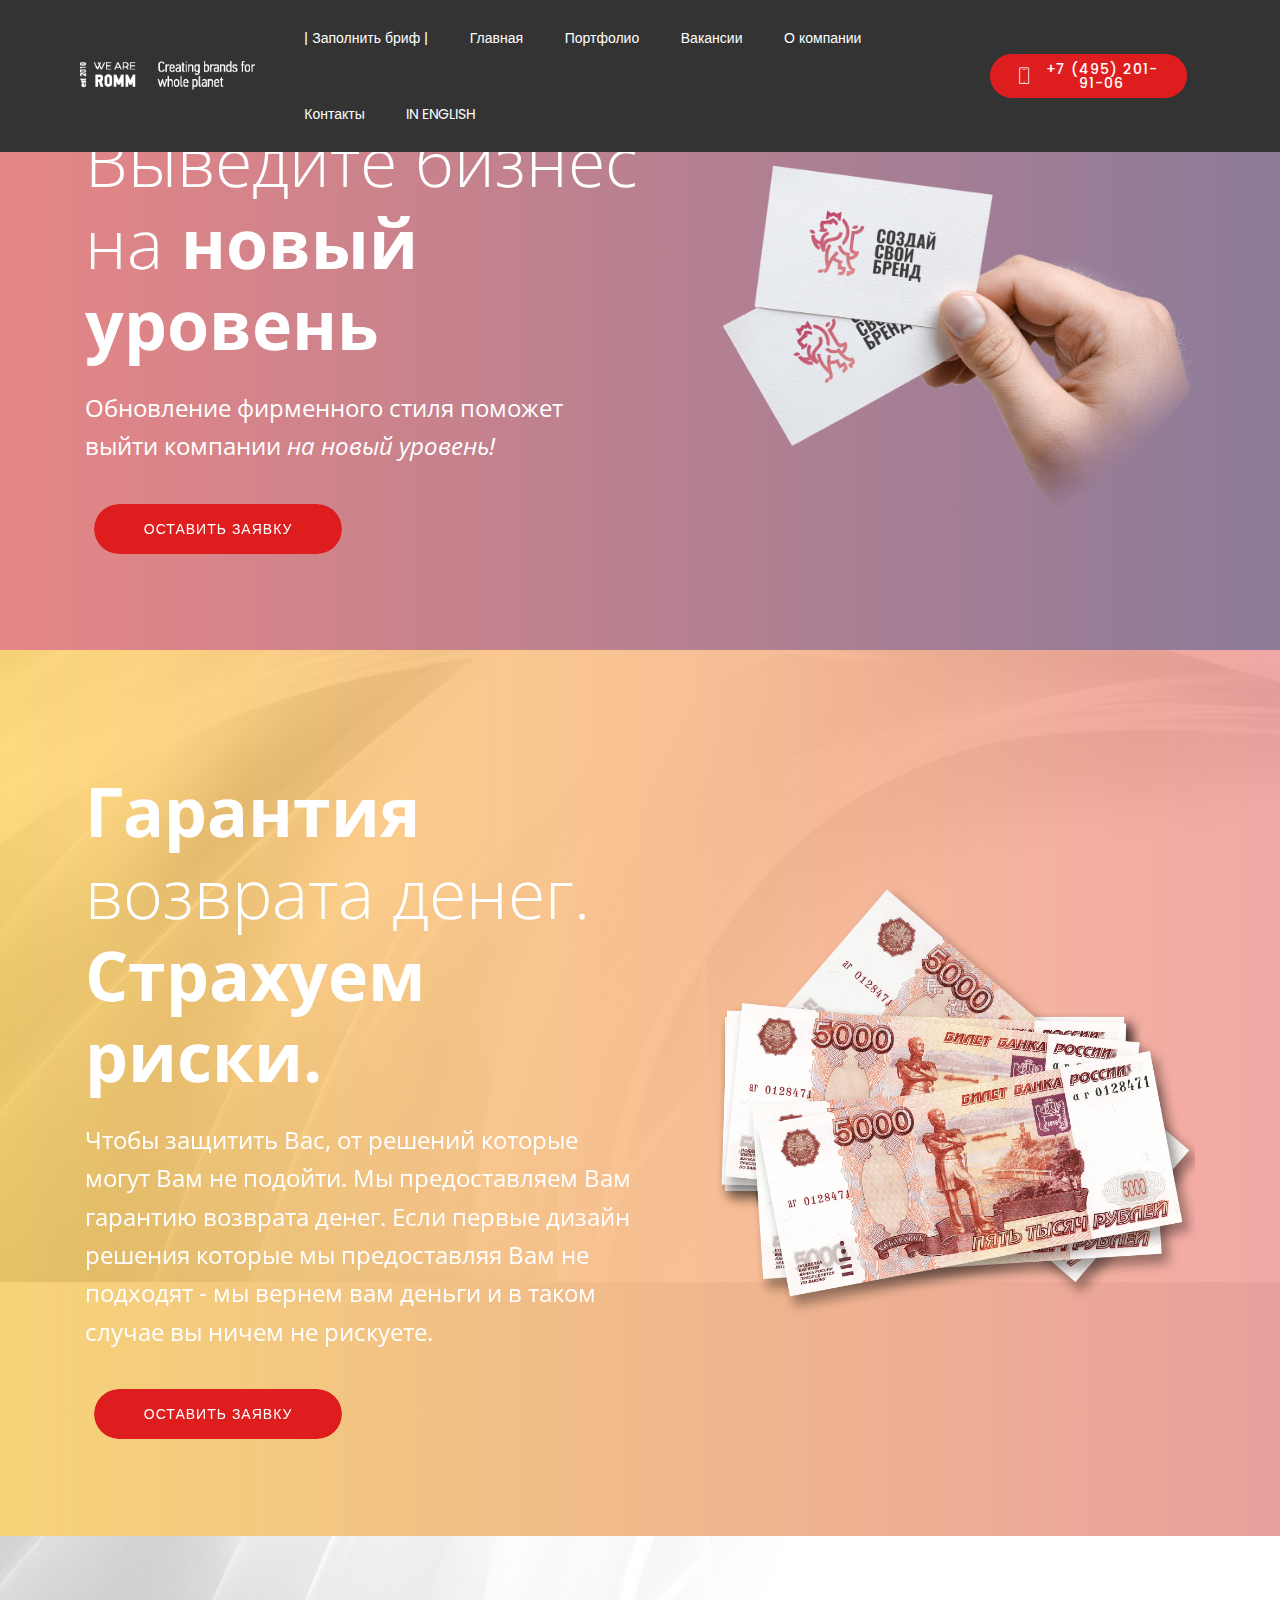
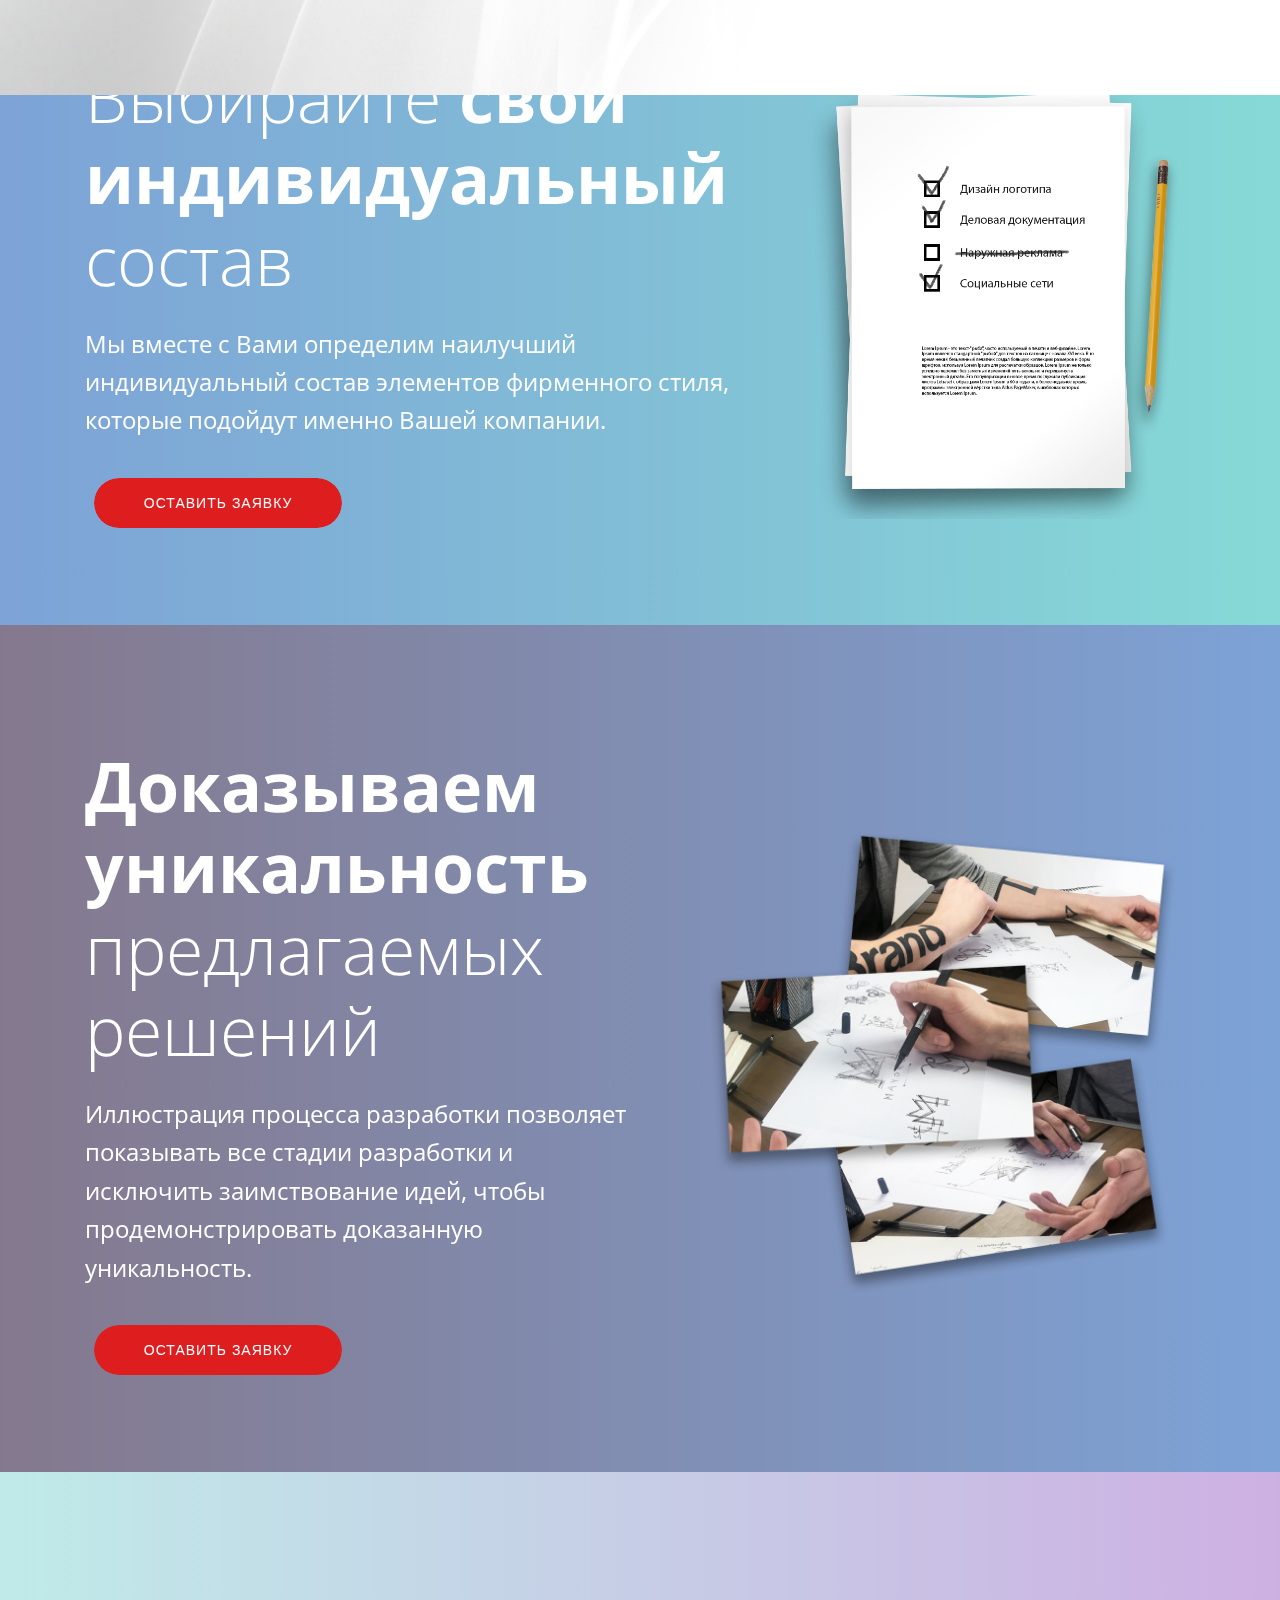
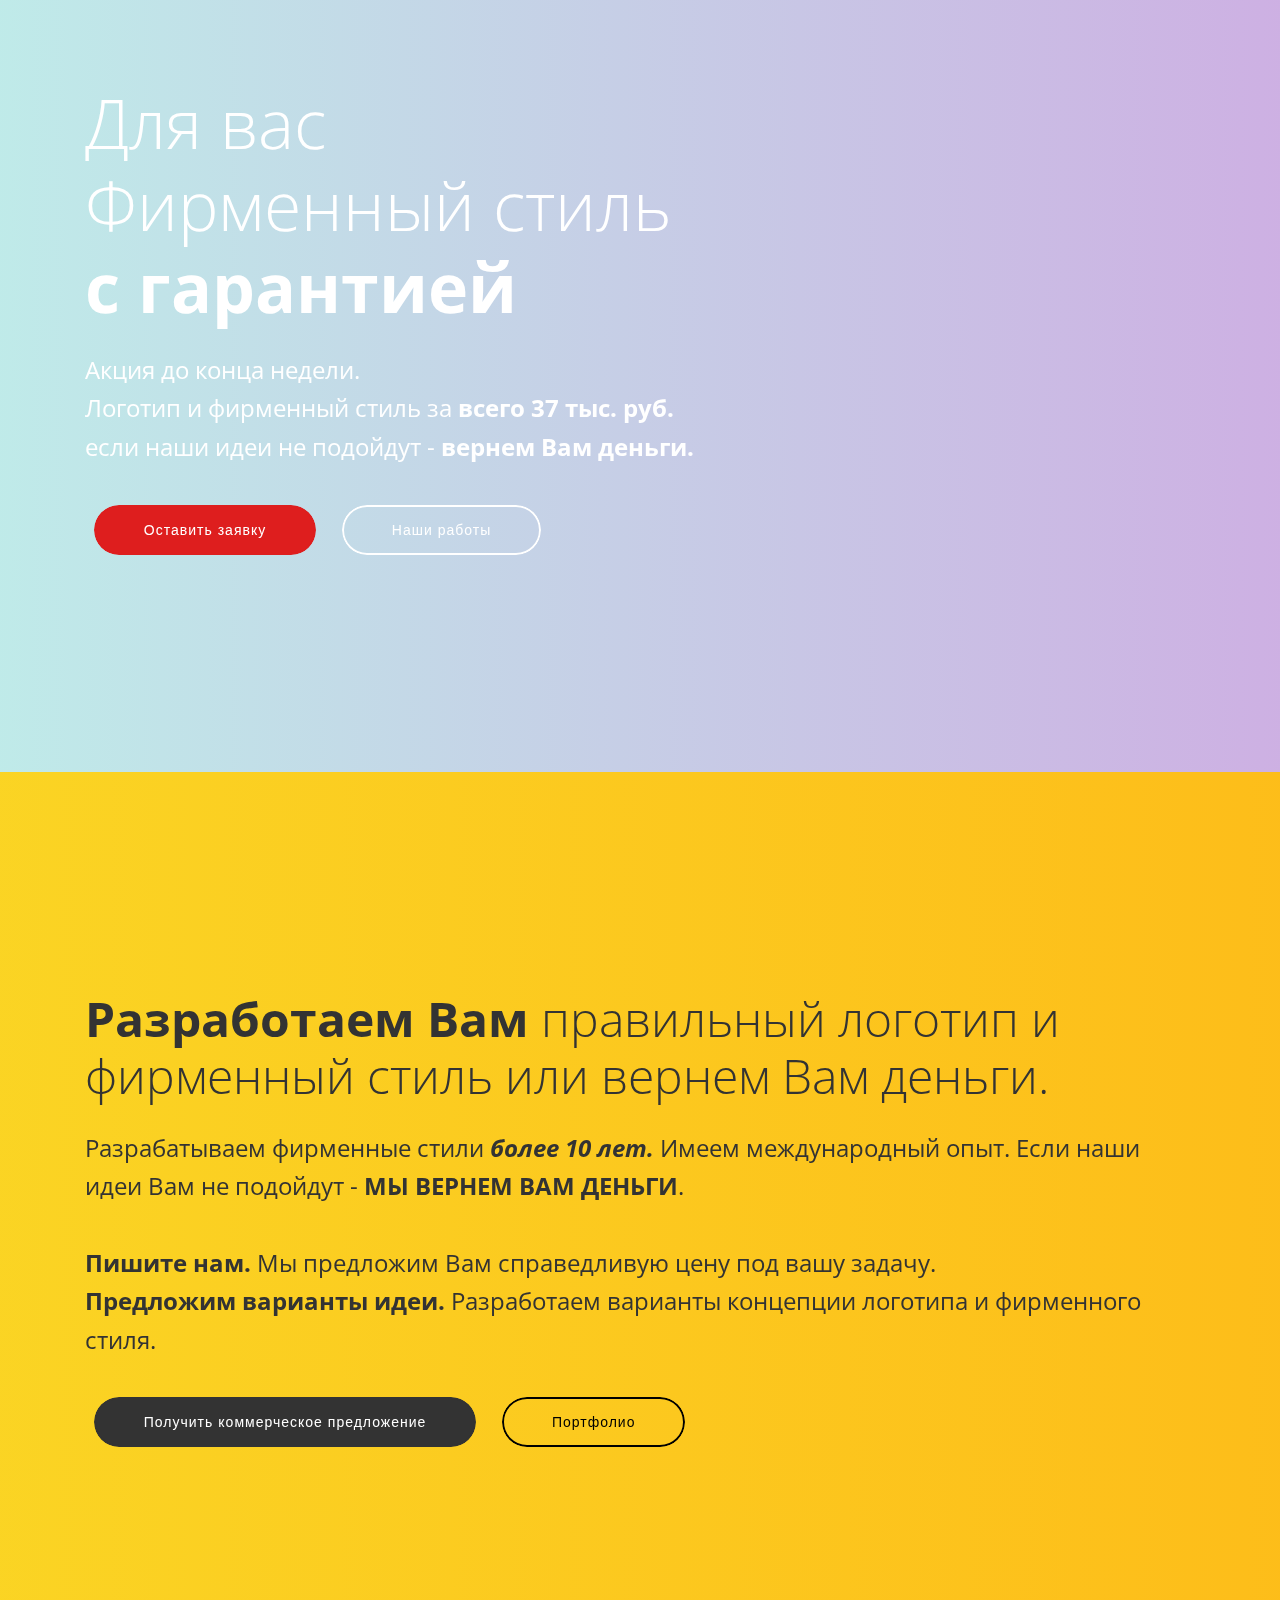
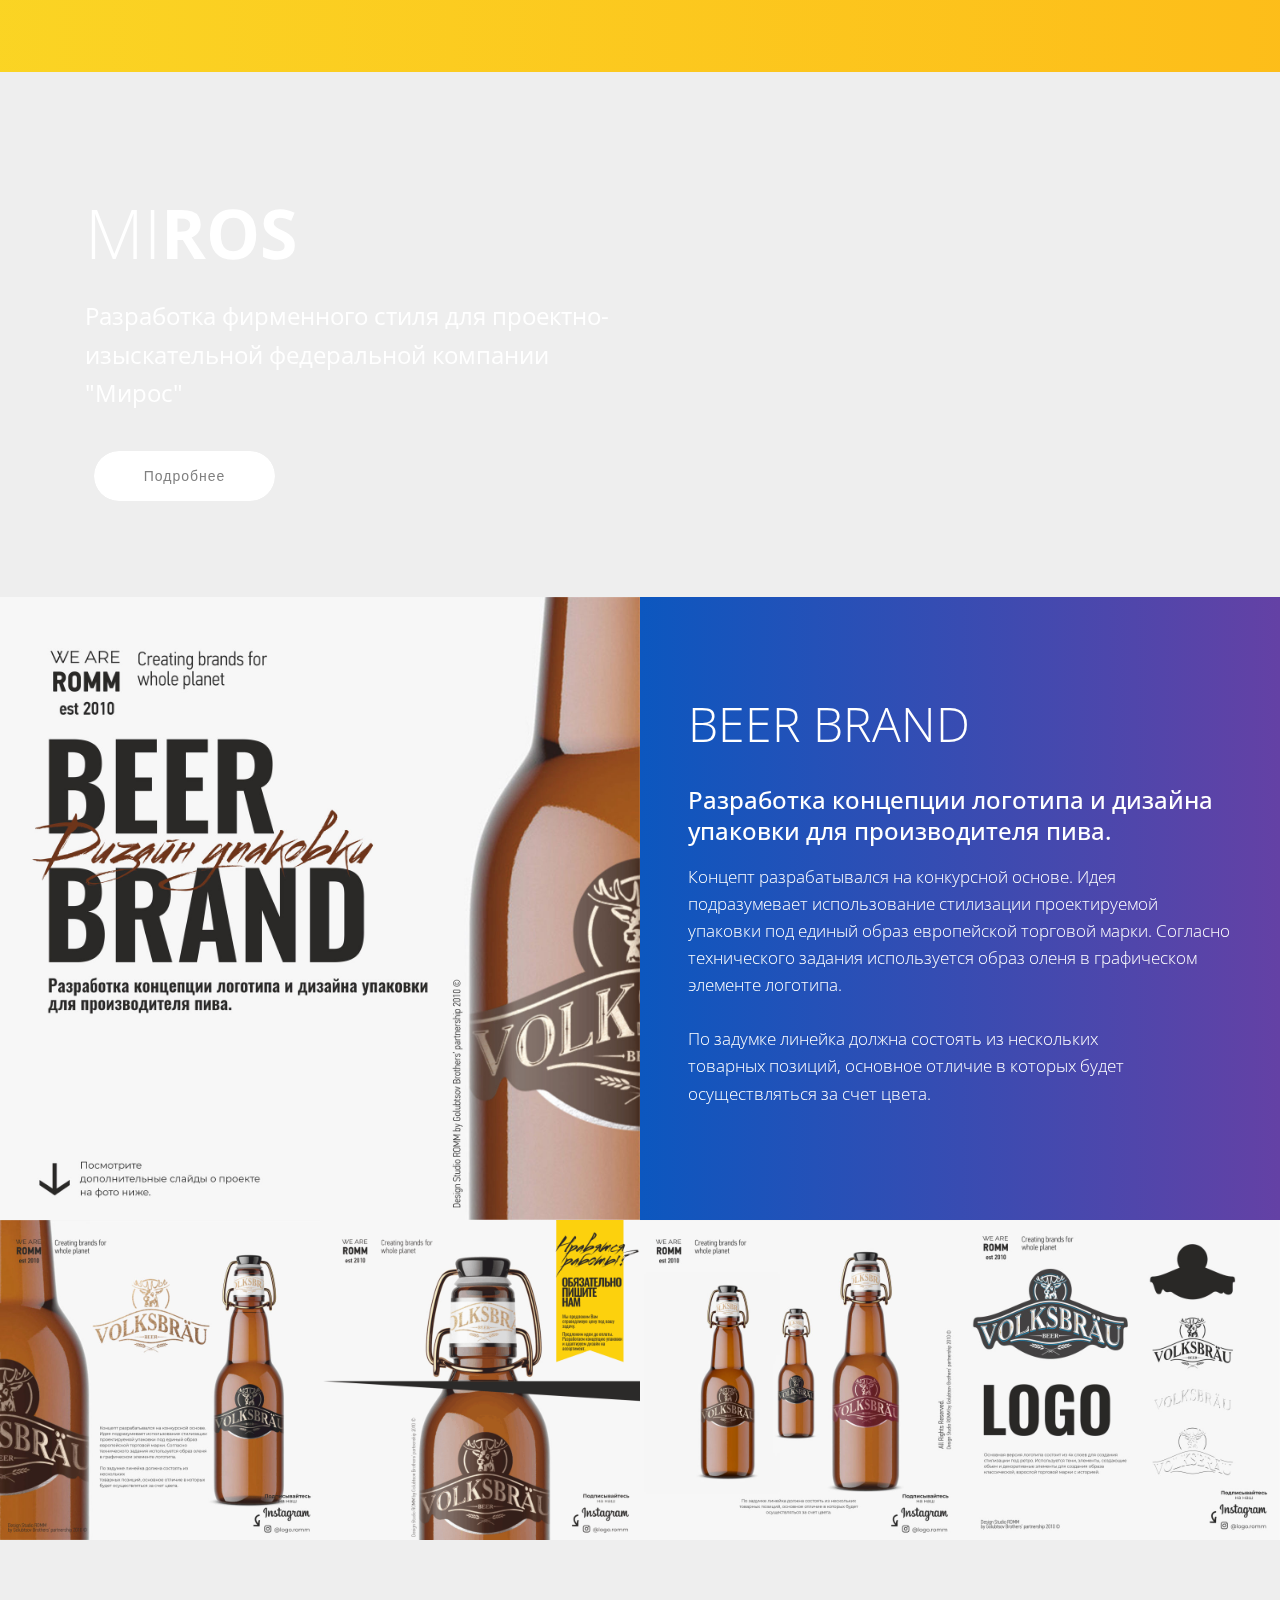
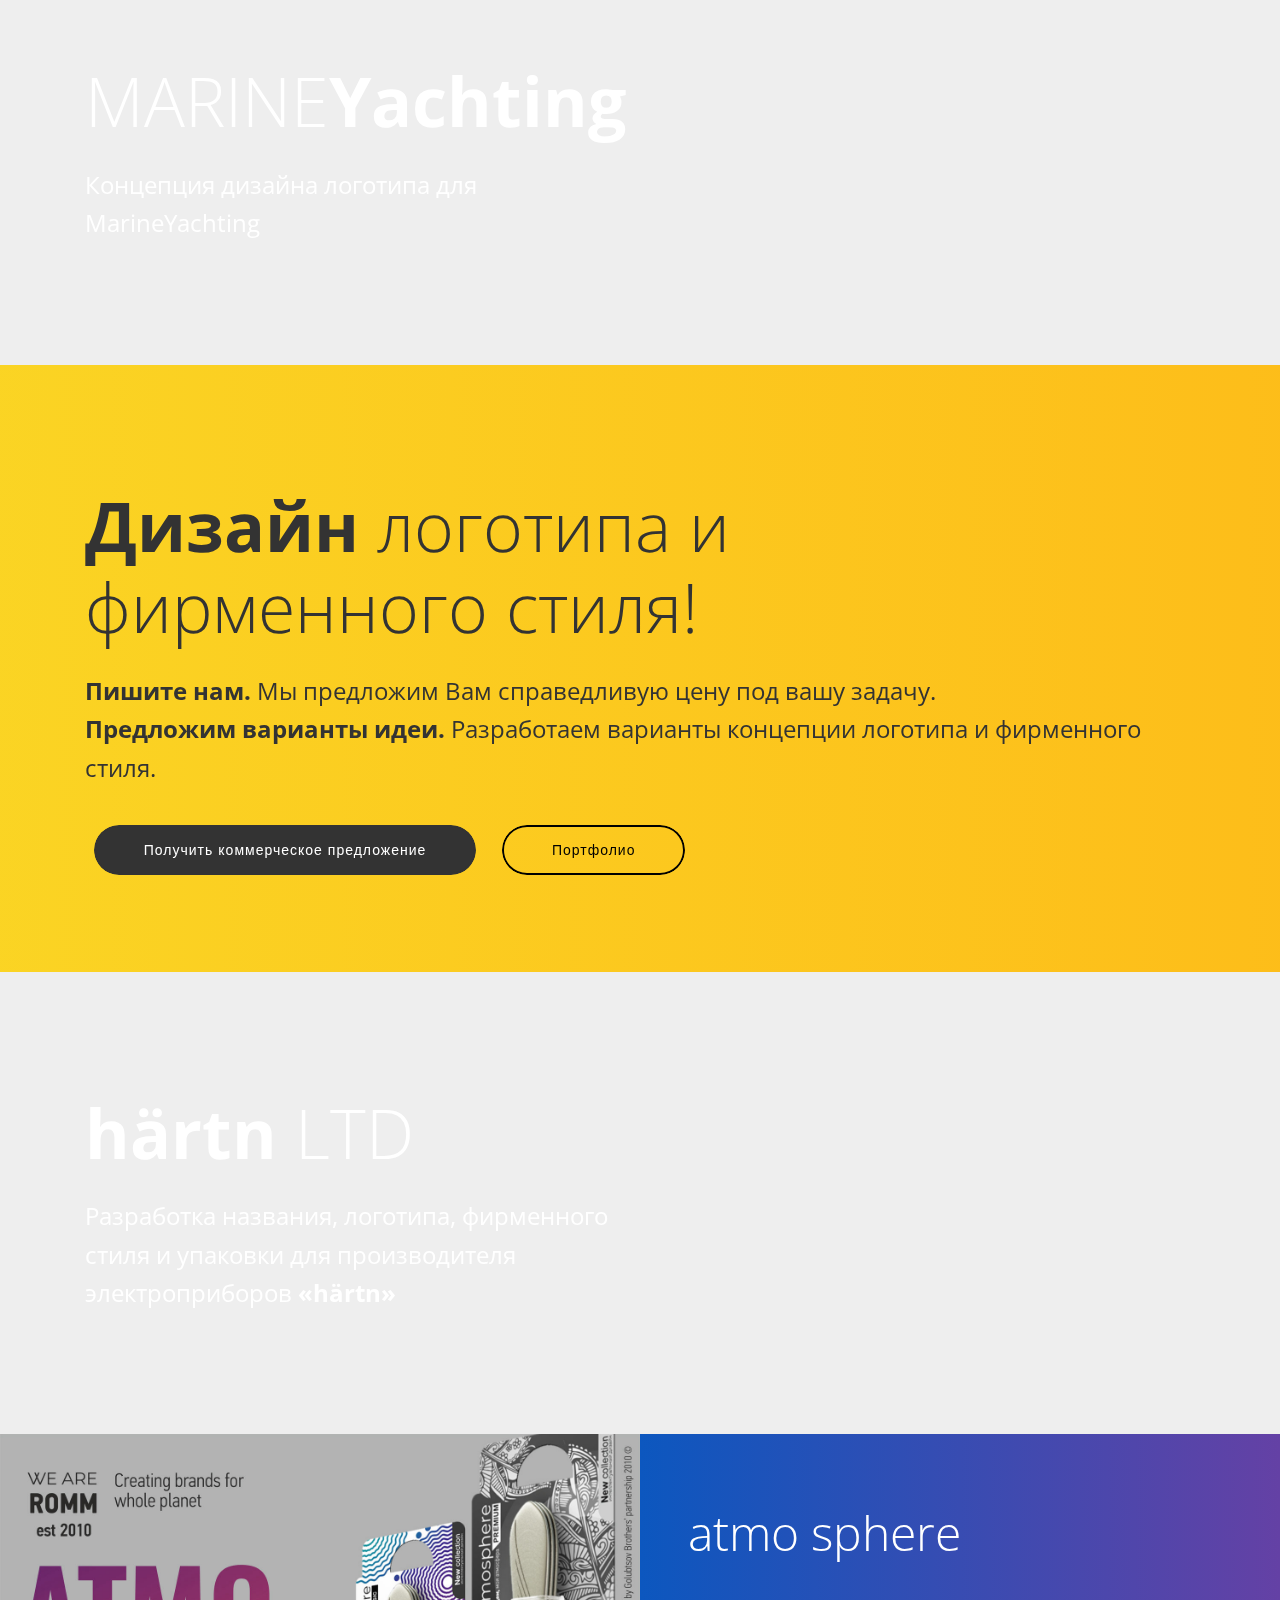
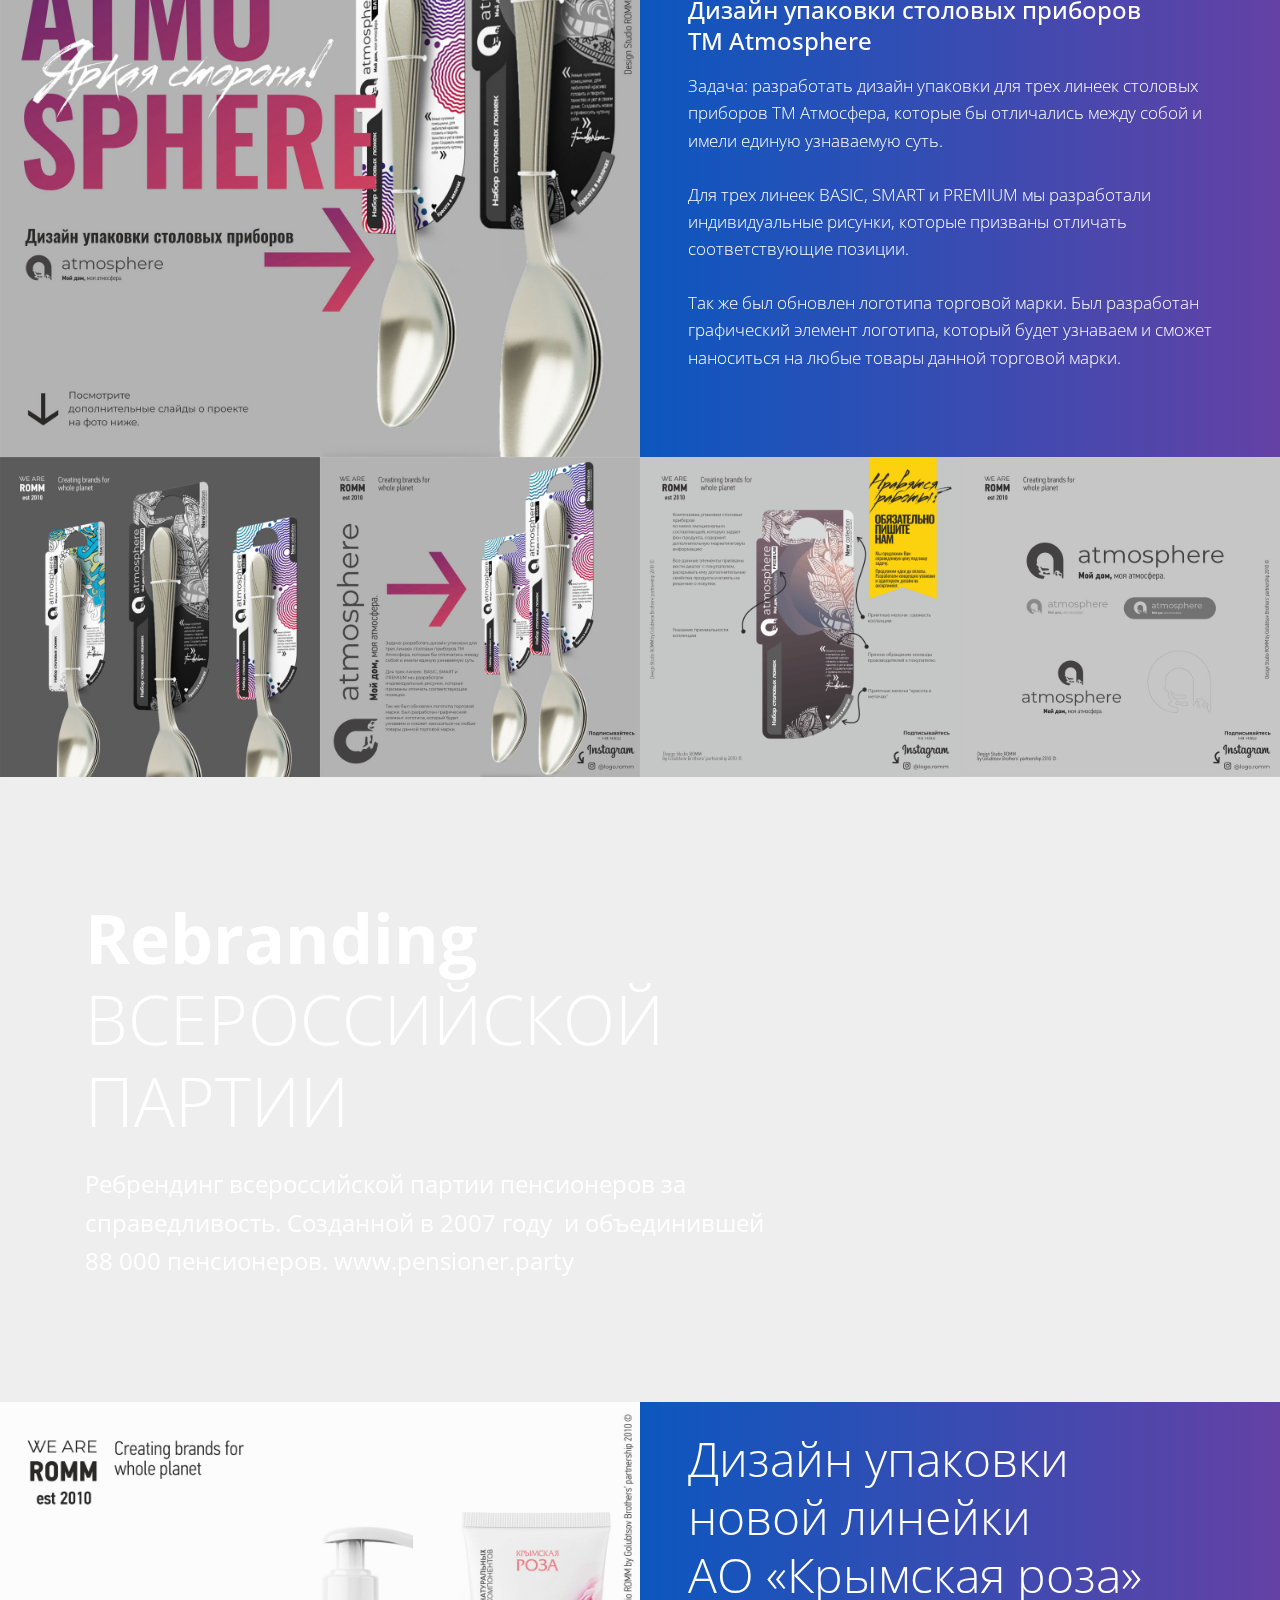
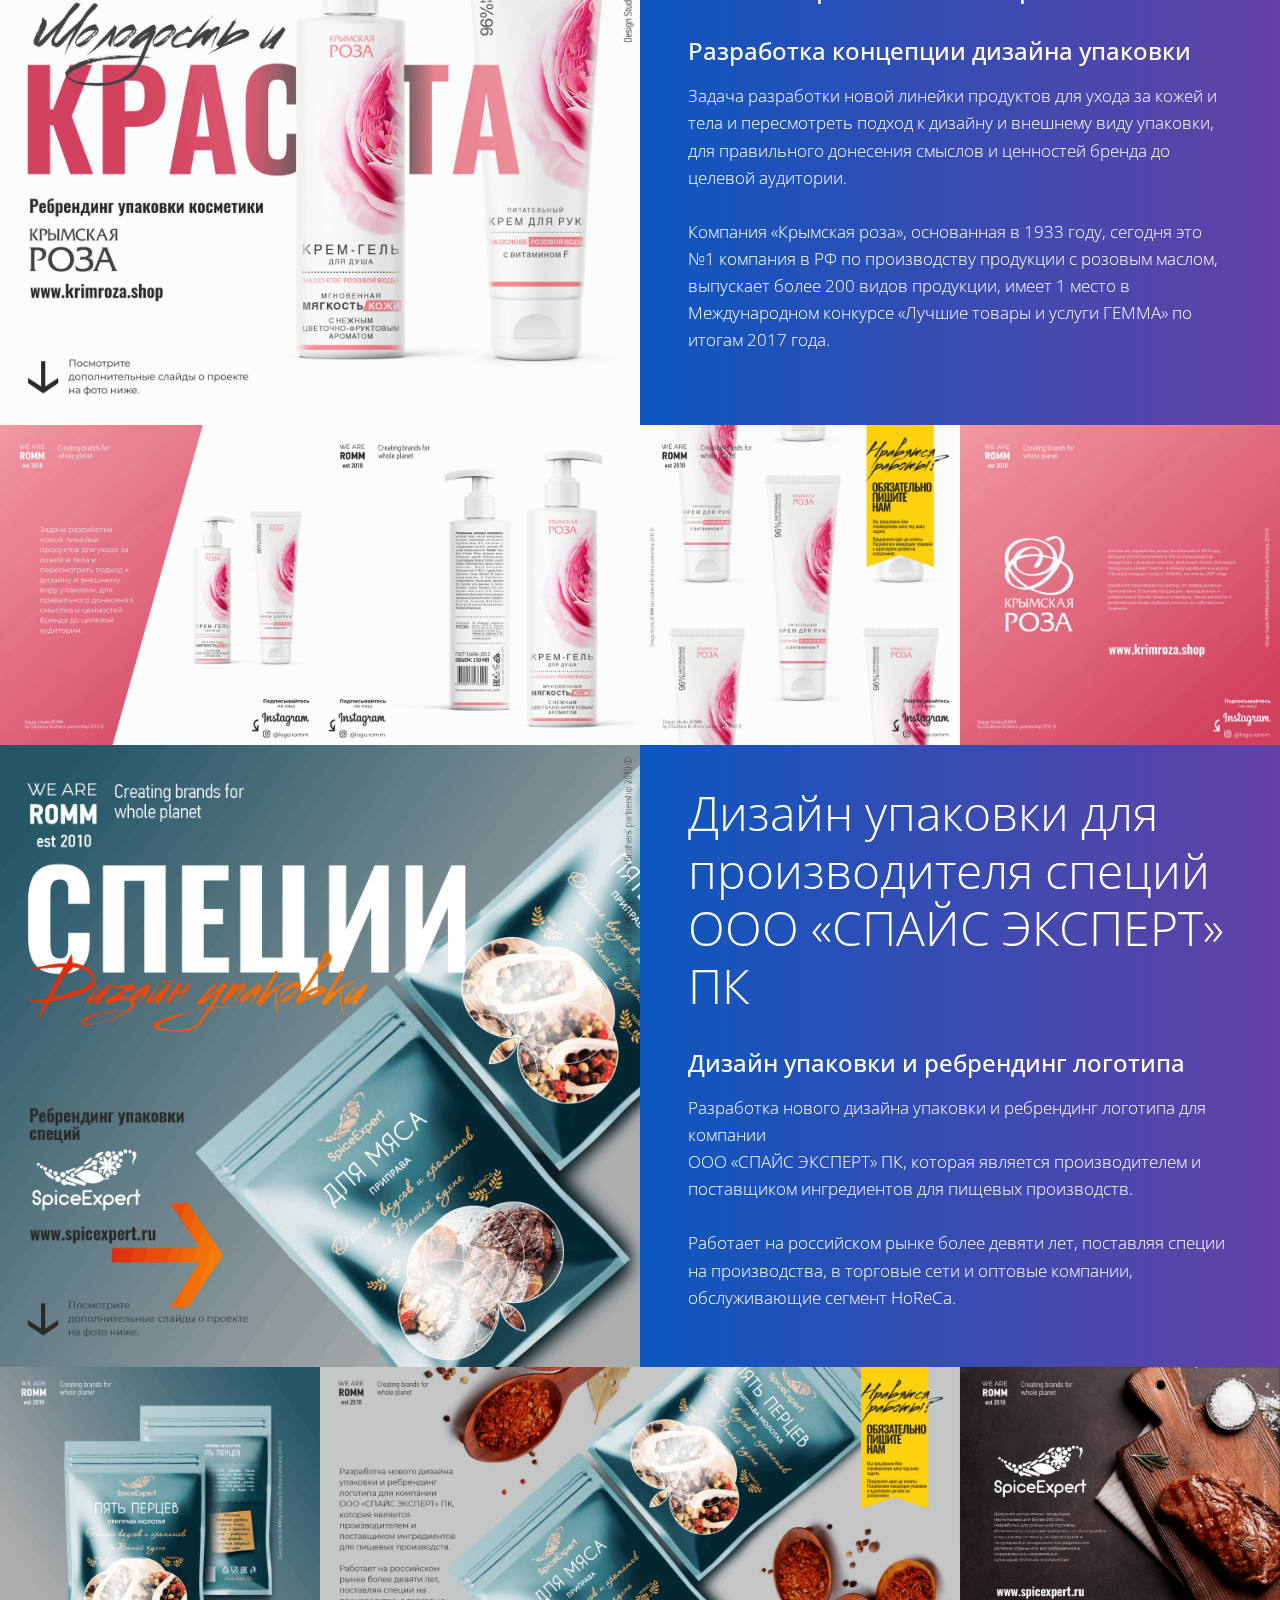
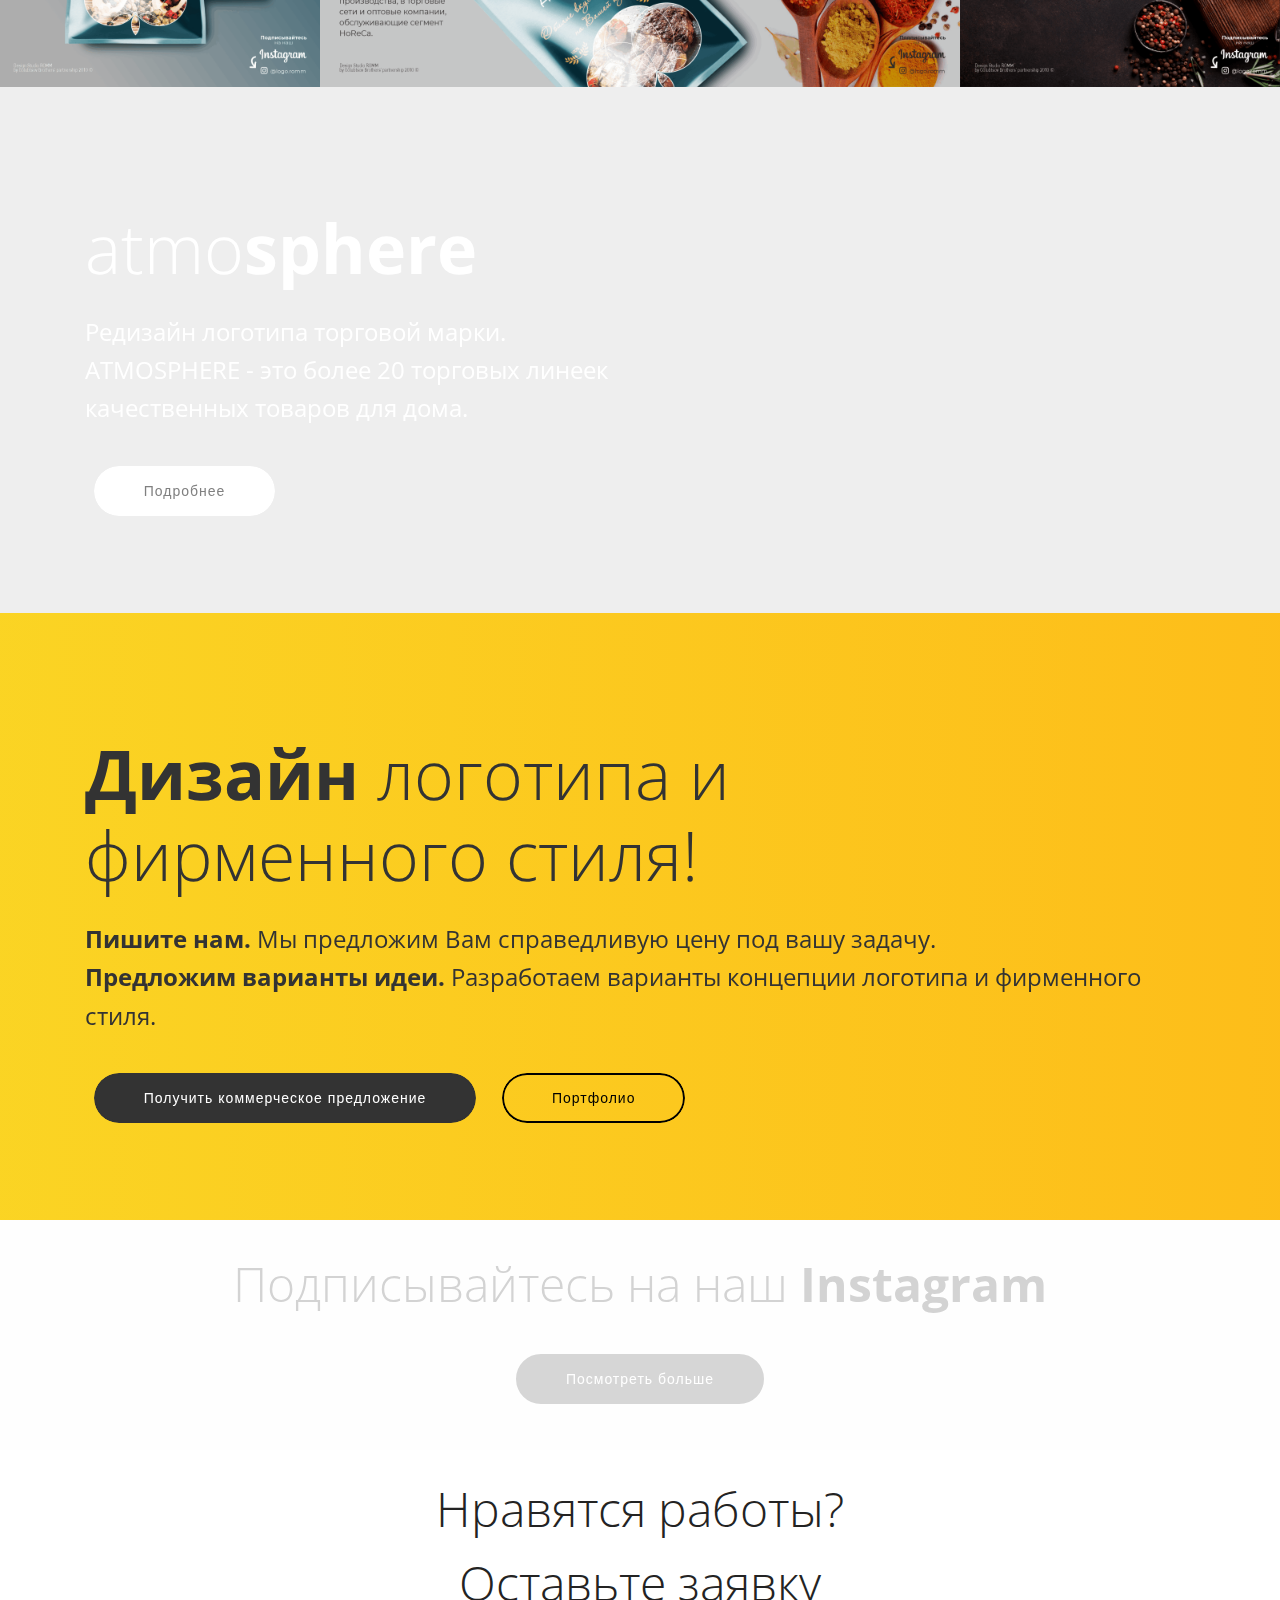
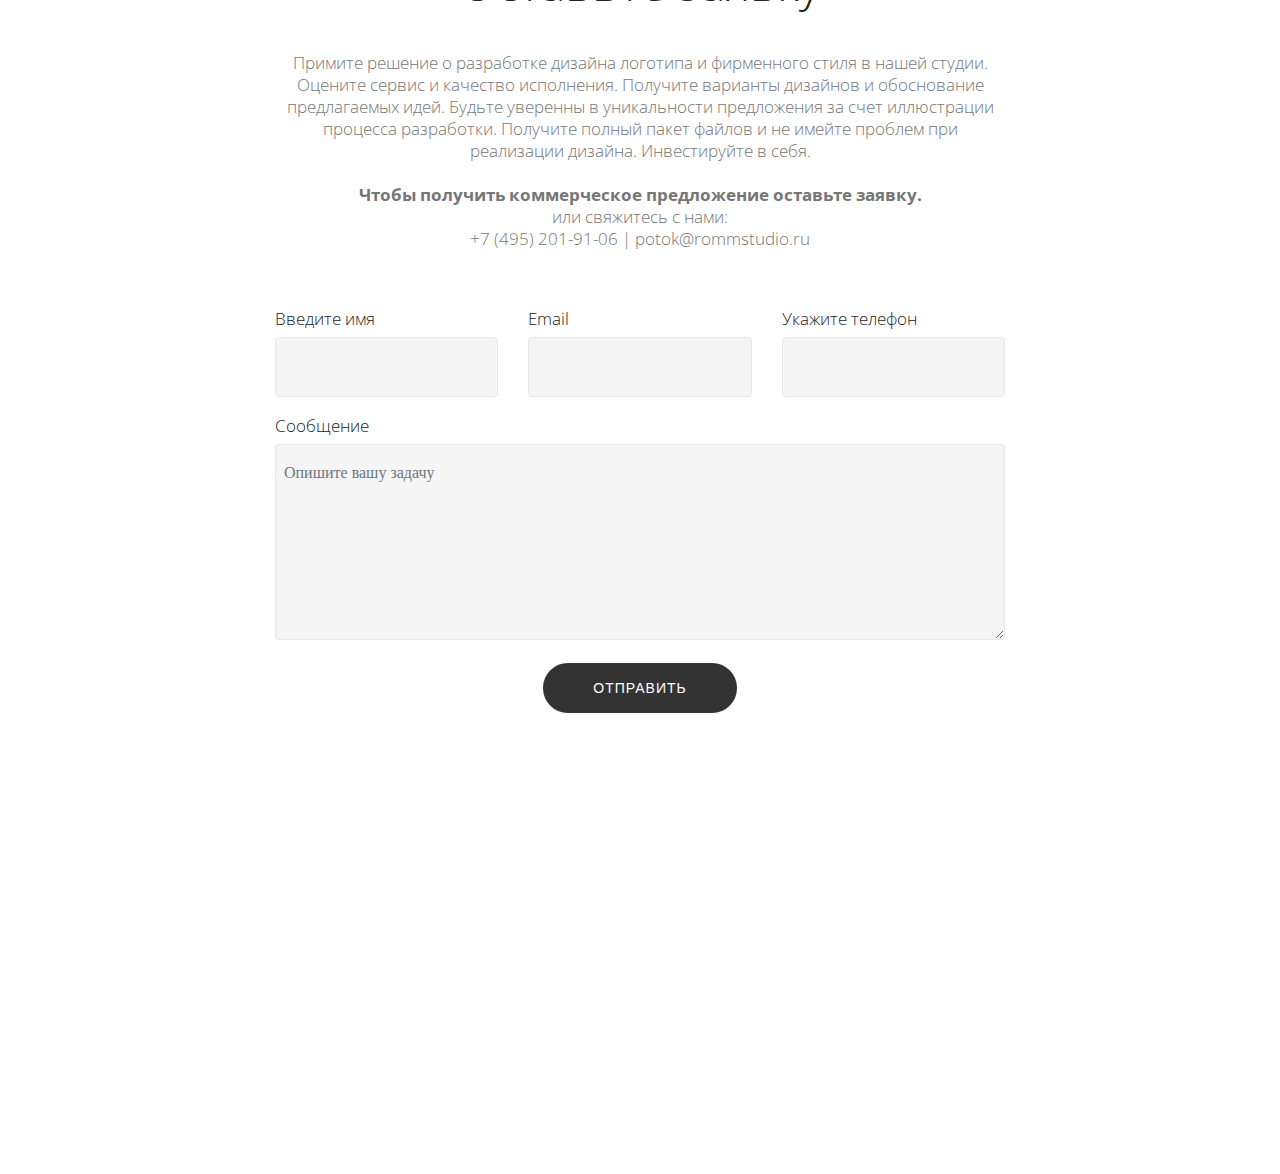
==== commit 4a4bc36d: "create github pages" ====
--- a/index.html
+++ b/index.html
@@ -70,6 +70,98 @@
     </nav>
 </section>
 
+<section class="header2 cid-rIJbFr7U3v" id="header2-6v" data-bg-video="https://www.youtube.com/watch?v=36YgDDJ7XSc">
+
+    
+
+    <div class="mbr-overlay" style="opacity: 0.5;">
+    </div>
+
+    <div class="container">
+        <div class="media-container-row">
+            <div class="media-content">
+                <h1 class="mbr-section-title mbr-white pb-3 mbr-fonts-style display-1">Выведите бизнес на <strong>новый уровень</strong></h1>
+                <div class="mbr-section-text mbr-white pb-3 ">
+                    <p class="mbr-text mbr-fonts-style display-5">Обновление фирменного стиля поможет выйти компании <em>на новый уровень!</em><br></p>
+                </div>
+                <div class="mbr-section-btn"><a class="btn btn-md btn-bgr btn-primary display-4" href="index.html#form1-e">ОСТАВИТЬ ЗАЯВКУ</a></div>
+            </div>
+            <div class="mbr-figure" style="width: 95%;">
+                <img src="assets/images/4.png" alt="Mobirise" title="">
+            </div>
+        </div>
+    </div>
+</section>
+
+<section class="header2 cid-rIJbIRWHqA mbr-parallax-background" id="header2-6w">
+
+    
+
+    <div class="mbr-overlay" style="opacity: 0.5;">
+    </div>
+
+    <div class="container">
+        <div class="media-container-row">
+            <div class="media-content">
+                <h1 class="mbr-section-title mbr-white pb-3 mbr-fonts-style display-1"><strong>Гарантия</strong> возврата денег. <strong>Страхуем риски.</strong></h1>
+                <div class="mbr-section-text mbr-white pb-3 ">
+                    <p class="mbr-text mbr-fonts-style display-5">Чтобы защитить Вас, от решений которые могут Вам не подойти. Мы предоставляем Вам гарантию возврата денег. Если первые дизайн решения которые мы предоставляя Вам не подходят - мы вернем вам деньги и в таком случае вы ничем не рискуете.<br></p>
+                </div>
+                <div class="mbr-section-btn"><a class="btn btn-md btn-bgr btn-primary display-4" href="index.html#form1-e">ОСТАВИТЬ ЗАЯВКУ</a></div>
+            </div>
+            <div class="mbr-figure" style="width: 95%;">
+                <img src="assets/images/1766.png" alt="Mobirise" title="">
+            </div>
+        </div>
+    </div>
+</section>
+
+<section class="header2 cid-rIJbJzpdF0 mbr-parallax-background" id="header2-6x">
+
+    
+
+    <div class="mbr-overlay" style="opacity: 0.5;">
+    </div>
+
+    <div class="container">
+        <div class="media-container-row">
+            <div class="media-content">
+                <h1 class="mbr-section-title mbr-white pb-3 mbr-fonts-style display-1">Выбирайте <strong>свой индивидуальный</strong> состав</h1>
+                <div class="mbr-section-text mbr-white pb-3 ">
+                    <p class="mbr-text mbr-fonts-style display-5">Мы вместе с Вами определим наилучший индивидуальный состав элементов фирменного стиля, которые подойдут именно Вашей компании.&nbsp;<br></p>
+                </div>
+                <div class="mbr-section-btn"><a class="btn btn-md btn-bgr btn-primary display-4" href="index.html#form1-e">ОСТАВИТЬ ЗАЯВКУ</a></div>
+            </div>
+            <div class="mbr-figure" style="width: 65%;">
+                <img src="assets/images/2.png" alt="Mobirise" title="">
+            </div>
+        </div>
+    </div>
+</section>
+
+<section class="header2 cid-rIJbKvljRU mbr-parallax-background" id="header2-6y">
+
+    
+
+    <div class="mbr-overlay" style="opacity: 0.5;">
+    </div>
+
+    <div class="container">
+        <div class="media-container-row">
+            <div class="media-content">
+                <h1 class="mbr-section-title mbr-white pb-3 mbr-fonts-style display-1"><strong>Доказываем уникальность</strong> предлагаемых решений</h1>
+                <div class="mbr-section-text mbr-white pb-3 ">
+                    <p class="mbr-text mbr-fonts-style display-5">Иллюстрация процесса разработки позволяет показывать все стадии разработки и исключить заимствование идей, чтобы продемонстрировать доказанную уникальность.<br></p>
+                </div>
+                <div class="mbr-section-btn"><a class="btn btn-md btn-bgr btn-primary display-4" href="index.html#form1-e">ОСТАВИТЬ ЗАЯВКУ</a></div>
+            </div>
+            <div class="mbr-figure" style="width: 95%;">
+                <img src="assets/images/3.png" alt="Mobirise" title="">
+            </div>
+        </div>
+    </div>
+</section>
+
 <section class="header1 cid-rIxecFGkUd mbr-fullscreen mbr-parallax-background" id="header1-64">
 
     
@@ -410,7 +502,7 @@
 
 </section>
 
-<section class="mbr-instagram-feed" data-rows="2" data-per-row-slider="" data-spacing="5" data-full-width="" data-token="8399821318.727bfe1.1db972854b3d4ce2a930adc8a09b54e7" data-per-row-grid="3" id="instagram-feed-block-v" data-rv-view="162" style="background-color: rgb(250, 250, 250); padding-top: 40px; padding-bottom: 40px;">
+<section class="mbr-instagram-feed" data-rows="2" data-per-row-slider="" data-spacing="5" data-full-width="" data-token="8399821318.727bfe1.1db972854b3d4ce2a930adc8a09b54e7" data-per-row-grid="3" id="instagram-feed-block-v" data-rv-view="178" style="background-color: rgb(250, 250, 250); padding-top: 40px; padding-bottom: 40px;">
     
     <div class="container container_toggle">
         <div class="row">
@@ -444,7 +536,7 @@
             <div class="media-container-column col-lg-8" data-form-type="formoid">
                     <div data-form-alert="" hidden="">Спасибо, Ваша заявка принята!</div>
             
-                    <form class="mbr-form" action="https://mobirise.com/" method="post" data-form-title="Mobirise Form"><input type="hidden" name="email" data-form-email="true" value="DOrywUJUMMkg2b5CTjN92TboOmju7xmYupPOAi1TRq9DWHggdhvVQMFdSgOA68EEuOpPU2rQxdabk1C8jx9OEIURMre7CDIOJeWtEABUPwpgS65llF6JfjH3o/XtRswd">
+                    <form class="mbr-form" action="https://mobirise.com/" method="post" data-form-title="Mobirise Form"><input type="hidden" name="email" data-form-email="true" value="ycKa3aw1VMeO7kRS8RsNfZxzVugNrDRLPNOFvvbBHp008e5zG0/rtmnqmNCAMkrRVn3wxqFHQ4DXvg77Owla/3ToN5Lb8Td+8WVXxGCy5WOOqm31IhUFOuuZG41dqTAN">
                         <div class="row row-sm-offset">
                             <div class="col-md-4 multi-horizontal" data-for="name">
                                 <div class="form-group">
@@ -547,12 +639,13 @@
   <script src="assets/smoothscroll/smooth-scroll.js"></script>
   <script src="assets/dropdown/js/script.min.js"></script>
   <script src="assets/touchswipe/jquery.touch-swipe.min.js"></script>
+  <script src="assets/ytplayer/jquery.mb.ytplayer.min.js"></script>
+  <script src="assets/vimeoplayer/jquery.mb.vimeo_player.js"></script>
   <script src="assets/parallax/jarallax.min.js"></script>
   <script src="assets/playervimeo/vimeo_player.js"></script>
   <script src="assets/masonry/masonry.pkgd.min.js"></script>
   <script src="assets/imagesloaded/imagesloaded.pkgd.min.js"></script>
   <script src="assets/bootstrapcarouselswipe/bootstrap-carousel-swipe.js"></script>
-  <script src="assets/vimeoplayer/jquery.mb.vimeo_player.js"></script>
   <script src="assets/index.js"></script>
   <script src="assets/slick.min.js"></script>
   <script src="assets/theme/js/script.js"></script>
--- a/assets/mobirise/css/mbr-additional.css
+++ b/assets/mobirise/css/mbr-additional.css
@@ -9616,17 +9616,903 @@
 .cid-rGhDL5xLQ6 .dropdown-item:hover {
   color: #4284df;
 }
-.cid-rGn3ZMVUIe {
+.cid-rIJbFr7U3v {
+  padding-top: 120px;
+  padding-bottom: 90px;
+}
+.cid-rIJbFr7U3v .media-content .btn-bgr {
+  z-index: 0;
+}
+.cid-rIJbFr7U3v .mbr-section-text {
+  word-break: break-word;
+}
+.cid-rIJbFr7U3v .mbr-overlay {
+  background: linear-gradient(90deg, #de1e1e, #2a0845);
+}
+@media (min-width: 992px) {
+  .cid-rIJbFr7U3v .mbr-figure {
+    padding-left: 4rem;
+  }
+}
+@media (max-width: 991px) {
+  .cid-rIJbFr7U3v .mbr-figure {
+    padding-top: 3rem;
+  }
+}
+@media (max-width: 767px) {
+  .cid-rIJbFr7U3v .mbr-text {
+    text-align: center;
+  }
+}
+.cid-rIJbIRWHqA {
+  padding-top: 120px;
+  padding-bottom: 90px;
+  background-image: url("../../../assets/images/shutterstock-114891403.jpg");
+}
+.cid-rIJbIRWHqA .media-content .btn-bgr {
+  z-index: 0;
+}
+.cid-rIJbIRWHqA .mbr-section-text {
+  word-break: break-word;
+}
+.cid-rIJbIRWHqA .mbr-overlay {
+  background: linear-gradient(90deg, #ffb802, #e5524e);
+}
+@media (min-width: 992px) {
+  .cid-rIJbIRWHqA .mbr-figure {
+    padding-left: 4rem;
+  }
+}
+@media (max-width: 991px) {
+  .cid-rIJbIRWHqA .mbr-figure {
+    padding-top: 3rem;
+  }
+}
+@media (max-width: 767px) {
+  .cid-rIJbIRWHqA .mbr-text {
+    text-align: center;
+  }
+}
+.cid-rIJbJzpdF0 {
+  padding-top: 120px;
+  padding-bottom: 90px;
+  background-image: url("../../../assets/images/shutterstock-114891403.jpg");
+}
+.cid-rIJbJzpdF0 .media-content .btn-bgr {
+  z-index: 0;
+}
+.cid-rIJbJzpdF0 .mbr-section-text {
+  word-break: break-word;
+}
+.cid-rIJbJzpdF0 .mbr-overlay {
+  background: linear-gradient(90deg, #0c57bf, #1ec5bf);
+}
+@media (min-width: 992px) {
+  .cid-rIJbJzpdF0 .mbr-figure {
+    padding-left: 4rem;
+  }
+}
+@media (max-width: 991px) {
+  .cid-rIJbJzpdF0 .mbr-figure {
+    padding-top: 3rem;
+  }
+}
+@media (max-width: 767px) {
+  .cid-rIJbJzpdF0 .mbr-text {
+    text-align: center;
+  }
+}
+.cid-rIJbKvljRU {
+  padding-top: 120px;
+  padding-bottom: 90px;
+  background-image: url("../../../assets/images/shutterstock-114891403.jpg");
+}
+.cid-rIJbKvljRU .media-content .btn-bgr {
+  z-index: 0;
+}
+.cid-rIJbKvljRU .mbr-section-text {
+  word-break: break-word;
+}
+.cid-rIJbKvljRU .mbr-overlay {
+  background: linear-gradient(90deg, #1a032d, #0c57bf);
+}
+@media (min-width: 992px) {
+  .cid-rIJbKvljRU .mbr-figure {
+    padding-left: 4rem;
+  }
+}
+@media (max-width: 991px) {
+  .cid-rIJbKvljRU .mbr-figure {
+    padding-top: 3rem;
+  }
+}
+@media (max-width: 767px) {
+  .cid-rIJbKvljRU .mbr-text {
+    text-align: center;
+  }
+}
+.cid-rIxecFGkUd {
+  background-image: url("../../../assets/images/isometric-stationery-mock-up-3.jpg");
+}
+.cid-rIxecFGkUd .media-content .btn-bgr {
+  z-index: 0;
+}
+.cid-rIxecFGkUd .mbr-overlay {
+  background: linear-gradient(90deg, #52e2dd, #8120c9);
+}
+@media (min-width: 992px) {
+  .cid-rIxecFGkUd .media-content {
+    -webkit-flex-basis: auto;
+    flex-basis: auto;
+  }
+}
+@media (max-width: 991px) {
+  .cid-rIxecFGkUd {
+    text-align: center !important;
+  }
+  .cid-rIxecFGkUd .mbr-text {
+    text-align: center;
+  }
+}
+.cid-rIxecFGkUd .media-container-row {
+  -webkit-justify-content: flex-start;
+  justify-content: flex-start;
+}
+.cid-rGnqWSTlt5 {
+  background-image: url("../../../assets/images/001-2000x1333.png");
+}
+.cid-rGnqWSTlt5 .media-content .btn-bgr {
+  z-index: 0;
+}
+.cid-rGnqWSTlt5 .mbr-overlay {
+  background: linear-gradient(90deg, #fcd10d, #ffb802);
+}
+@media (min-width: 992px) {
+  .cid-rGnqWSTlt5 .media-content {
+    -webkit-flex-basis: auto;
+    flex-basis: auto;
+  }
+}
+@media (max-width: 991px) {
+  .cid-rGnqWSTlt5 {
+    text-align: center !important;
+  }
+  .cid-rGnqWSTlt5 .mbr-text {
+    text-align: center;
+  }
+}
+.cid-rGnqWSTlt5 .media-container-row {
+  -webkit-justify-content: flex-start;
+  justify-content: flex-start;
+}
+.cid-rGnqWSTlt5 H1 {
+  color: #333333;
+}
+.cid-rGnqWSTlt5 .mbr-text,
+.cid-rGnqWSTlt5 .mbr-section-btn {
+  color: #333333;
+}
+.cid-rGz6ugyoFL {
+  padding-top: 120px;
+  padding-bottom: 90px;
+  background-image: url("../../../assets/images/751-2000x1335.jpg");
+}
+.cid-rGz6ugyoFL .media-content .btn-bgr {
+  z-index: 0;
+}
+.cid-rGz6ugyoFL .mbr-overlay {
+  background: linear-gradient(90deg, #52e2dd, #8120c9);
+}
+@media (min-width: 992px) {
+  .cid-rGz6ugyoFL .media-content {
+    -webkit-flex-basis: auto;
+    flex-basis: auto;
+  }
+}
+@media (max-width: 991px) {
+  .cid-rGz6ugyoFL {
+    text-align: center !important;
+  }
+  .cid-rGz6ugyoFL .mbr-text {
+    text-align: center;
+  }
+}
+.cid-rGz6ugyoFL .media-container-row {
+  justify-content: flex-start;
+}
+.cid-rGhB7ZUoZ9 {
+  padding-top: 0px;
+  padding-bottom: 0px;
+}
+.cid-rGhB7ZUoZ9 .mbr-figure {
+  padding: 0;
+}
+.cid-rGhB7ZUoZ9 .content-row {
+  background-color: #0c57bf;
+}
+.cid-rGhB7ZUoZ9 .content-row .media-content {
+  display: flex;
+  -webkit-justify-content: center;
+  justify-content: center;
+  -webkit-flex-direction: column;
+  flex-direction: column;
+  background-image: url("../../../assets/images/background2.jpg");
+}
+@media (min-width: 992px) {
+  .cid-rGhB7ZUoZ9 .content-row .media-content {
+    -webkit-flex-basis: 50%;
+    flex-basis: 50%;
+  }
+}
+.cid-rGhB7ZUoZ9 .content-row .media-content .mbr-overlay {
+  background: linear-gradient(90deg, #0c57bf, #6441a5);
+}
+.cid-rGhB7ZUoZ9 .content-row .media-content .content-block {
+  z-index: 1;
+}
+.cid-rGj5NBZFhz {
+  padding-top: 0px;
+  padding-bottom: 0px;
+  background-color: #ffffff;
+}
+.cid-rGj5NBZFhz .mbr-slider .carousel-control {
+  background: #1b1b1b;
+}
+.cid-rGj5NBZFhz .mbr-slider .carousel-control-prev {
+  left: 0;
+  margin-left: 2.5rem;
+}
+.cid-rGj5NBZFhz .mbr-slider .carousel-control-next {
+  right: 0;
+  margin-right: 2.5rem;
+}
+.cid-rGj5NBZFhz .mbr-slider .modal-body .close {
+  background: #1b1b1b;
+}
+.cid-rGj5NBZFhz .row > .row {
+  display: block;
+}
+.cid-rGj5NBZFhz .mbr-gallery-item {
+  width: 100%;
+}
+.cid-rGj5NBZFhz .mbr-gallery-item > div::before {
+  content: '';
+  position: absolute;
+  left: 0;
+  top: 0;
+  width: 100%;
+  height: 100%;
+  background: #554346;
+  opacity: 0;
+  -webkit-transition: 0.2s opacity ease-in-out;
+  transition: 0.2s opacity ease-in-out;
+  background: linear-gradient(to left, #554346, #45505b) !important;
+}
+.cid-rGj5NBZFhz .mbr-gallery-item > div {
+  position: relative;
+}
+.cid-rGj5NBZFhz .mbr-gallery-item > div:hover .mbr-gallery-title::before {
+  background: transparent !important;
+}
+.cid-rGj5NBZFhz .mbr-gallery-item > div:hover:before {
+  opacity: 0.7 !important;
+}
+.cid-rGj5NBZFhz .mbr-gallery-title {
+  font-size: .9em;
+  position: absolute;
+  display: block;
+  width: 100%;
+  bottom: 0;
+  padding: 1rem;
+  color: #fff;
+  z-index: 2;
+}
+.cid-rGj5NBZFhz .mbr-gallery-title:before {
+  content: " ";
+  width: 100%;
+  height: 100%;
+  top: 0;
+  left: 0;
+  z-index: -1;
+  position: absolute;
+  background: #554346 !important;
+  opacity: 0.7;
+  -webkit-transition: 0.2s background ease-in-out;
+  transition: 0.2s background ease-in-out;
+  background: linear-gradient(to left, #554346, #45505b) !important;
+}
+.cid-rGz6vNj2oc {
+  padding-top: 120px;
+  padding-bottom: 90px;
+  background-image: url("../../../assets/images/004-2-2000x1333.jpg");
+}
+.cid-rGz6vNj2oc .media-content .btn-bgr {
+  z-index: 0;
+}
+.cid-rGz6vNj2oc .mbr-overlay {
+  background: linear-gradient(90deg, #52e2dd, #8120c9);
+}
+@media (min-width: 992px) {
+  .cid-rGz6vNj2oc .media-content {
+    -webkit-flex-basis: auto;
+    flex-basis: auto;
+  }
+}
+@media (max-width: 991px) {
+  .cid-rGz6vNj2oc {
+    text-align: center !important;
+  }
+  .cid-rGz6vNj2oc .mbr-text {
+    text-align: center;
+  }
+}
+.cid-rGz6vNj2oc .media-container-row {
+  justify-content: flex-start;
+}
+.cid-rGz7kEM2vY {
+  padding-top: 120px;
+  padding-bottom: 90px;
+  background-image: url("../../../assets/images/001-2000x1333.png");
+}
+.cid-rGz7kEM2vY .media-content .btn-bgr {
+  z-index: 0;
+}
+.cid-rGz7kEM2vY .mbr-overlay {
+  background: linear-gradient(90deg, #fcd10d, #ffb802);
+}
+@media (min-width: 992px) {
+  .cid-rGz7kEM2vY .media-content {
+    -webkit-flex-basis: auto;
+    flex-basis: auto;
+  }
+}
+@media (max-width: 991px) {
+  .cid-rGz7kEM2vY {
+    text-align: center !important;
+  }
+  .cid-rGz7kEM2vY .mbr-text {
+    text-align: center;
+  }
+}
+.cid-rGz7kEM2vY .media-container-row {
+  -webkit-justify-content: flex-start;
+  justify-content: flex-start;
+}
+.cid-rGz7kEM2vY H1 {
+  color: #333333;
+}
+.cid-rGz7kEM2vY .mbr-text,
+.cid-rGz7kEM2vY .mbr-section-btn {
+  color: #333333;
+}
+.cid-rGz6xezTIQ {
+  padding-top: 120px;
+  padding-bottom: 90px;
+  background-image: url("../../../assets/images/15-2000x1125.jpg");
+}
+.cid-rGz6xezTIQ .media-content .btn-bgr {
+  z-index: 0;
+}
+.cid-rGz6xezTIQ .mbr-overlay {
+  background: linear-gradient(90deg, #52e2dd, #8120c9);
+}
+@media (min-width: 992px) {
+  .cid-rGz6xezTIQ .media-content {
+    -webkit-flex-basis: auto;
+    flex-basis: auto;
+  }
+}
+@media (max-width: 991px) {
+  .cid-rGz6xezTIQ {
+    text-align: center !important;
+  }
+  .cid-rGz6xezTIQ .mbr-text {
+    text-align: center;
+  }
+}
+.cid-rGz6xezTIQ .media-container-row {
+  justify-content: flex-start;
+}
+.cid-rGhBdZQGim {
+  padding-top: 0px;
+  padding-bottom: 0px;
+}
+.cid-rGhBdZQGim .mbr-figure {
+  padding: 0;
+}
+.cid-rGhBdZQGim .content-row {
+  background-color: #0c57bf;
+}
+.cid-rGhBdZQGim .content-row .media-content {
+  display: flex;
+  -webkit-justify-content: center;
+  justify-content: center;
+  -webkit-flex-direction: column;
+  flex-direction: column;
+  background-image: url("../../../assets/images/background2.jpg");
+}
+@media (min-width: 992px) {
+  .cid-rGhBdZQGim .content-row .media-content {
+    -webkit-flex-basis: 50%;
+    flex-basis: 50%;
+  }
+}
+.cid-rGhBdZQGim .content-row .media-content .mbr-overlay {
+  background: linear-gradient(90deg, #0c57bf, #6441a5);
+}
+.cid-rGhBdZQGim .content-row .media-content .content-block {
+  z-index: 1;
+}
+.cid-rGj9uYrFLa {
+  padding-top: 0px;
+  padding-bottom: 0px;
+  background-color: #ffffff;
+}
+.cid-rGj9uYrFLa .mbr-slider .carousel-control {
+  background: #1b1b1b;
+}
+.cid-rGj9uYrFLa .mbr-slider .carousel-control-prev {
+  left: 0;
+  margin-left: 2.5rem;
+}
+.cid-rGj9uYrFLa .mbr-slider .carousel-control-next {
+  right: 0;
+  margin-right: 2.5rem;
+}
+.cid-rGj9uYrFLa .mbr-slider .modal-body .close {
+  background: #1b1b1b;
+}
+.cid-rGj9uYrFLa .row > .row {
+  display: block;
+}
+.cid-rGj9uYrFLa .mbr-gallery-item {
+  width: 100%;
+}
+.cid-rGj9uYrFLa .mbr-gallery-item > div::before {
+  content: '';
+  position: absolute;
+  left: 0;
+  top: 0;
+  width: 100%;
+  height: 100%;
+  background: #554346;
+  opacity: 0;
+  -webkit-transition: 0.2s opacity ease-in-out;
+  transition: 0.2s opacity ease-in-out;
+  background: linear-gradient(to left, #554346, #45505b) !important;
+}
+.cid-rGj9uYrFLa .mbr-gallery-item > div {
+  position: relative;
+}
+.cid-rGj9uYrFLa .mbr-gallery-item > div:hover .mbr-gallery-title::before {
+  background: transparent !important;
+}
+.cid-rGj9uYrFLa .mbr-gallery-item > div:hover:before {
+  opacity: 0.7 !important;
+}
+.cid-rGj9uYrFLa .mbr-gallery-title {
+  font-size: .9em;
+  position: absolute;
+  display: block;
+  width: 100%;
+  bottom: 0;
+  padding: 1rem;
+  color: #fff;
+  z-index: 2;
+}
+.cid-rGj9uYrFLa .mbr-gallery-title:before {
+  content: " ";
+  width: 100%;
+  height: 100%;
+  top: 0;
+  left: 0;
+  z-index: -1;
+  position: absolute;
+  background: #554346 !important;
+  opacity: 0.7;
+  -webkit-transition: 0.2s background ease-in-out;
+  transition: 0.2s background ease-in-out;
+  background: linear-gradient(to left, #554346, #45505b) !important;
+}
+.cid-rGz6yzRpft {
+  padding-top: 120px;
+  padding-bottom: 90px;
+  background-image: url("../../../assets/images/950-1962x1108.jpg");
+}
+.cid-rGz6yzRpft .media-content .btn-bgr {
+  z-index: 0;
+}
+.cid-rGz6yzRpft .mbr-overlay {
+  background: linear-gradient(90deg, #52e2dd, #8120c9);
+}
+@media (min-width: 992px) {
+  .cid-rGz6yzRpft .media-content {
+    -webkit-flex-basis: auto;
+    flex-basis: auto;
+  }
+}
+@media (max-width: 991px) {
+  .cid-rGz6yzRpft {
+    text-align: center !important;
+  }
+  .cid-rGz6yzRpft .mbr-text {
+    text-align: center;
+  }
+}
+.cid-rGz6yzRpft .media-container-row {
+  justify-content: flex-start;
+}
+.cid-rGhBMyXgEa {
+  padding-top: 0px;
+  padding-bottom: 0px;
+}
+.cid-rGhBMyXgEa .mbr-figure {
+  padding: 0;
+}
+.cid-rGhBMyXgEa .content-row {
+  background-color: #0c57bf;
+}
+.cid-rGhBMyXgEa .content-row .media-content {
+  display: flex;
+  -webkit-justify-content: center;
+  justify-content: center;
+  -webkit-flex-direction: column;
+  flex-direction: column;
+  background-image: url("../../../assets/images/background2.jpg");
+}
+@media (min-width: 992px) {
+  .cid-rGhBMyXgEa .content-row .media-content {
+    -webkit-flex-basis: 50%;
+    flex-basis: 50%;
+  }
+}
+.cid-rGhBMyXgEa .content-row .media-content .mbr-overlay {
+  background: linear-gradient(90deg, #0c57bf, #6441a5);
+}
+.cid-rGhBMyXgEa .content-row .media-content .content-block {
+  z-index: 1;
+}
+.cid-rGj6QajHGx {
+  padding-top: 0px;
+  padding-bottom: 0px;
+  background-color: #ffffff;
+}
+.cid-rGj6QajHGx .mbr-slider .carousel-control {
+  background: #1b1b1b;
+}
+.cid-rGj6QajHGx .mbr-slider .carousel-control-prev {
+  left: 0;
+  margin-left: 2.5rem;
+}
+.cid-rGj6QajHGx .mbr-slider .carousel-control-next {
+  right: 0;
+  margin-right: 2.5rem;
+}
+.cid-rGj6QajHGx .mbr-slider .modal-body .close {
+  background: #1b1b1b;
+}
+.cid-rGj6QajHGx .row > .row {
+  display: block;
+}
+.cid-rGj6QajHGx .mbr-gallery-item {
+  width: 100%;
+}
+.cid-rGj6QajHGx .mbr-gallery-item > div::before {
+  content: '';
+  position: absolute;
+  left: 0;
+  top: 0;
+  width: 100%;
+  height: 100%;
+  background: #554346;
+  opacity: 0;
+  -webkit-transition: 0.2s opacity ease-in-out;
+  transition: 0.2s opacity ease-in-out;
+  background: linear-gradient(to left, #554346, #45505b) !important;
+}
+.cid-rGj6QajHGx .mbr-gallery-item > div {
+  position: relative;
+}
+.cid-rGj6QajHGx .mbr-gallery-item > div:hover .mbr-gallery-title::before {
+  background: transparent !important;
+}
+.cid-rGj6QajHGx .mbr-gallery-item > div:hover:before {
+  opacity: 0.7 !important;
+}
+.cid-rGj6QajHGx .mbr-gallery-title {
+  font-size: .9em;
+  position: absolute;
+  display: block;
+  width: 100%;
+  bottom: 0;
+  padding: 1rem;
+  color: #fff;
+  z-index: 2;
+}
+.cid-rGj6QajHGx .mbr-gallery-title:before {
+  content: " ";
+  width: 100%;
+  height: 100%;
+  top: 0;
+  left: 0;
+  z-index: -1;
+  position: absolute;
+  background: #554346 !important;
+  opacity: 0.7;
+  -webkit-transition: 0.2s background ease-in-out;
+  transition: 0.2s background ease-in-out;
+  background: linear-gradient(to left, #554346, #45505b) !important;
+}
+.cid-rGhBO1k0pH {
+  padding-top: 0px;
+  padding-bottom: 0px;
+}
+.cid-rGhBO1k0pH .mbr-figure {
+  padding: 0;
+}
+.cid-rGhBO1k0pH .content-row {
+  background-color: #0c57bf;
+}
+.cid-rGhBO1k0pH .content-row .media-content {
+  display: flex;
+  -webkit-justify-content: center;
+  justify-content: center;
+  -webkit-flex-direction: column;
+  flex-direction: column;
+  background-image: url("../../../assets/images/background2.jpg");
+}
+@media (min-width: 992px) {
+  .cid-rGhBO1k0pH .content-row .media-content {
+    -webkit-flex-basis: 50%;
+    flex-basis: 50%;
+  }
+}
+.cid-rGhBO1k0pH .content-row .media-content .mbr-overlay {
+  background: linear-gradient(90deg, #0c57bf, #6441a5);
+}
+.cid-rGhBO1k0pH .content-row .media-content .content-block {
+  z-index: 1;
+}
+.cid-rGhMkm3k4E {
+  padding-top: 0px;
+  padding-bottom: 0px;
+  background-color: #ffffff;
+}
+.cid-rGhMkm3k4E .mbr-slider .carousel-control {
+  background: #1b1b1b;
+}
+.cid-rGhMkm3k4E .mbr-slider .carousel-control-prev {
+  left: 0;
+  margin-left: 2.5rem;
+}
+.cid-rGhMkm3k4E .mbr-slider .carousel-control-next {
+  right: 0;
+  margin-right: 2.5rem;
+}
+.cid-rGhMkm3k4E .mbr-slider .modal-body .close {
+  background: #1b1b1b;
+}
+.cid-rGhMkm3k4E .row > .row {
+  display: block;
+}
+.cid-rGhMkm3k4E .mbr-gallery-item {
+  width: 100%;
+}
+.cid-rGhMkm3k4E .mbr-gallery-item > div::before {
+  content: '';
+  position: absolute;
+  left: 0;
+  top: 0;
+  width: 100%;
+  height: 100%;
+  background: #554346;
+  opacity: 0;
+  -webkit-transition: 0.2s opacity ease-in-out;
+  transition: 0.2s opacity ease-in-out;
+  background: linear-gradient(to left, #554346, #45505b) !important;
+}
+.cid-rGhMkm3k4E .mbr-gallery-item > div {
+  position: relative;
+}
+.cid-rGhMkm3k4E .mbr-gallery-item > div:hover .mbr-gallery-title::before {
+  background: transparent !important;
+}
+.cid-rGhMkm3k4E .mbr-gallery-item > div:hover:before {
+  opacity: 0.7 !important;
+}
+.cid-rGhMkm3k4E .mbr-gallery-title {
+  font-size: .9em;
+  position: absolute;
+  display: block;
+  width: 100%;
+  bottom: 0;
+  padding: 1rem;
+  color: #fff;
+  z-index: 2;
+}
+.cid-rGhMkm3k4E .mbr-gallery-title:before {
+  content: " ";
+  width: 100%;
+  height: 100%;
+  top: 0;
+  left: 0;
+  z-index: -1;
+  position: absolute;
+  background: #554346 !important;
+  opacity: 0.7;
+  -webkit-transition: 0.2s background ease-in-out;
+  transition: 0.2s background ease-in-out;
+  background: linear-gradient(to left, #554346, #45505b) !important;
+}
+.cid-rGz6EMGOYp {
+  padding-top: 120px;
+  padding-bottom: 90px;
+  background-image: url("../../../assets/images/01-3-2000x1163.jpg");
+}
+.cid-rGz6EMGOYp .media-content .btn-bgr {
+  z-index: 0;
+}
+.cid-rGz6EMGOYp .mbr-overlay {
+  background: linear-gradient(90deg, #52e2dd, #8120c9);
+}
+@media (min-width: 992px) {
+  .cid-rGz6EMGOYp .media-content {
+    -webkit-flex-basis: auto;
+    flex-basis: auto;
+  }
+}
+@media (max-width: 991px) {
+  .cid-rGz6EMGOYp {
+    text-align: center !important;
+  }
+  .cid-rGz6EMGOYp .mbr-text {
+    text-align: center;
+  }
+}
+.cid-rGz6EMGOYp .media-container-row {
+  justify-content: flex-start;
+}
+.cid-rGz7tP5bb2 {
+  padding-top: 120px;
+  padding-bottom: 90px;
+  background-image: url("../../../assets/images/001-2000x1333.png");
+}
+.cid-rGz7tP5bb2 .media-content .btn-bgr {
+  z-index: 0;
+}
+.cid-rGz7tP5bb2 .mbr-overlay {
+  background: linear-gradient(90deg, #fcd10d, #ffb802);
+}
+@media (min-width: 992px) {
+  .cid-rGz7tP5bb2 .media-content {
+    -webkit-flex-basis: auto;
+    flex-basis: auto;
+  }
+}
+@media (max-width: 991px) {
+  .cid-rGz7tP5bb2 {
+    text-align: center !important;
+  }
+  .cid-rGz7tP5bb2 .mbr-text {
+    text-align: center;
+  }
+}
+.cid-rGz7tP5bb2 .media-container-row {
+  -webkit-justify-content: flex-start;
+  justify-content: flex-start;
+}
+.cid-rGz7tP5bb2 H1 {
+  color: #333333;
+}
+.cid-rGz7tP5bb2 .mbr-text,
+.cid-rGz7tP5bb2 .mbr-section-btn {
+  color: #333333;
+}
+.cid-r0jVDnSiC1 {
+  padding-top: 30px;
+  padding-bottom: 90px;
+  background-color: #ffffff;
+}
+.cid-r0jVDnSiC1 .title {
+  margin-bottom: 2rem;
+}
+.cid-r0jVDnSiC1 .mbr-section-subtitle {
+  color: #767676;
+}
+.cid-r0jVDnSiC1 a:not([href]):not([tabindex]) {
+  color: #fff;
+  border-radius: 3px;
+}
+.cid-r0jVDnSiC1 a.btn-white:not([href]):not([tabindex]) {
+  color: #333;
+}
+.cid-r0jVDnSiC1 .multi-horizontal {
+  flex-grow: 1;
+  -webkit-flex-grow: 1;
+  max-width: 100%;
+}
+.cid-r0jVDnSiC1 .input-group-btn {
+  display: block;
+  text-align: center;
+}
+.cid-r5j26ThyeJ {
+  padding-top: 60px;
+  padding-bottom: 60px;
+  background-color: #2e2e2e;
+}
+@media (max-width: 767px) {
+  .cid-r5j26ThyeJ .content {
+    text-align: center;
+  }
+  .cid-r5j26ThyeJ .content > div:not(:last-child) {
+    margin-bottom: 2rem;
+  }
+}
+@media (max-width: 767px) {
+  .cid-r5j26ThyeJ .media-wrap {
+    margin-bottom: 1rem;
+  }
+}
+.cid-r5j26ThyeJ .media-wrap .mbr-iconfont-logo {
+  font-size: 7.5rem;
+  color: #f36;
+}
+.cid-r5j26ThyeJ .media-wrap img {
+  height: 6rem;
+}
+@media (max-width: 767px) {
+  .cid-r5j26ThyeJ .footer-lower .copyright {
+    margin-bottom: 1rem;
+    text-align: center;
+  }
+}
+.cid-r5j26ThyeJ .footer-lower hr {
+  margin: 1rem 0;
+  border-color: #fff;
+  opacity: .05;
+}
+.cid-r5j26ThyeJ .footer-lower .social-list {
+  padding-left: 0;
+  margin-bottom: 0;
+  list-style: none;
+  display: flex;
+  flex-wrap: wrap;
+  justify-content: flex-end;
+  -webkit-justify-content: flex-end;
+}
+.cid-r5j26ThyeJ .footer-lower .social-list .mbr-iconfont-social {
+  font-size: 1.3rem;
+  color: #fff;
+}
+.cid-r5j26ThyeJ .footer-lower .social-list .soc-item {
+  margin: 0 .5rem;
+}
+.cid-r5j26ThyeJ .footer-lower .social-list a {
+  margin: 0;
+  opacity: .5;
+  -webkit-transition: .2s linear;
+  transition: .2s linear;
+}
+.cid-r5j26ThyeJ .footer-lower .social-list a:hover {
+  opacity: 1;
+}
+@media (max-width: 767px) {
+  .cid-r5j26ThyeJ .footer-lower .social-list {
+    justify-content: center;
+    -webkit-justify-content: center;
+  }
+}
+.cid-rIlCQ3Kb48 {
   background: #ffffff;
 }
-.cid-rGn3ZMVUIe .image-block {
+.cid-rIlCQ3Kb48 .image-block {
   margin: auto;
   width: 100% !important;
 }
-.cid-rGn3ZMVUIe figcaption {
-  position: relative;
-}
-.cid-rGn3ZMVUIe figcaption div {
+.cid-rIlCQ3Kb48 figcaption {
+  position: relative;
+}
+.cid-rIlCQ3Kb48 figcaption div {
   position: absolute;
   bottom: 0;
   left: 0;
@@ -9634,99 +10520,8 @@
   width: 100%;
 }
 @media (max-width: 768px) {
-  .cid-rGn3ZMVUIe .image-block {
+  .cid-rIlCQ3Kb48 .image-block {
     width: 100% !important;
-  }
-}
-.cid-rGn4e6Q1Jv {
-  background: #ffffff;
-}
-.cid-rGn4e6Q1Jv .image-block {
-  margin: auto;
-  width: 100% !important;
-}
-.cid-rGn4e6Q1Jv figcaption {
-  position: relative;
-}
-.cid-rGn4e6Q1Jv figcaption div {
-  position: absolute;
-  bottom: 0;
-  left: 0;
-  right: 0;
-  width: 100%;
-}
-@media (max-width: 768px) {
-  .cid-rGn4e6Q1Jv .image-block {
-    width: 100% !important;
-  }
-}
-.cid-rGn3WfhwOU {
-  padding-top: 90px;
-  padding-bottom: 90px;
-  background-color: #f9f9f9;
-}
-.cid-rGn3WfhwOU .card {
-  padding: 1rem 1rem 3rem 1rem;
-}
-.cid-rGn3WfhwOU .card-img {
-  padding-bottom: 2rem;
-}
-.cid-rGn3WfhwOU .mbr-text {
-  color: #767676;
-}
-.cid-rGn3WfhwOU span {
-  font-size: 14px;
-  color: #ffffff;
-}
-.cid-rGn3WfhwOU .mbr-section-btn {
-  margin-left: 0;
-}
-.cid-rGn3WfhwOU .date span {
-  display: inline-block;
-  background-color: #f27d7a;
-  padding: 0.2rem 1rem;
-  white-space: nowrap;
-  text-overflow: ellipsis;
-  max-width: 90%;
-  overflow: hidden;
-}
-@media (max-width: 767px) {
-  .cid-rGn3WfhwOU .card-title {
-    text-align: center;
-  }
-  .cid-rGn3WfhwOU p.mbr-text,
-  .cid-rGn3WfhwOU p.date {
-    text-align: center;
-  }
-}
-.cid-rGn3XMQfmH {
-  padding-top: 90px;
-  padding-bottom: 60px;
-  background-color: #f9f9f9;
-}
-.cid-rGn3XMQfmH .card {
-  padding: 1rem 1rem 3rem 1rem;
-}
-.cid-rGn3XMQfmH .card-img {
-  padding: 0 0 2rem;
-}
-.cid-rGn3XMQfmH .mbr-section-btn {
-  margin-left: 0;
-}
-@media (min-width: 992px) {
-  .cid-rGn3XMQfmH .my-col {
-    -webkit-flex: 0 0 20%;
-    flex: 0 0 20%;
-    max-width: 20%;
-    padding: 15px;
-  }
-}
-@media (max-width: 767px) {
-  .cid-rGn3XMQfmH .card-title {
-    text-align: center;
-  }
-  .cid-rGn3XMQfmH p.mbr-text {
-    text-align: center;
   }
 }
 .cid-rGhDL5xLQ6 .navbar {
@@ -10343,788 +11138,17 @@
 .cid-rGhDL5xLQ6 .dropdown-item:hover {
   color: #4284df;
 }
-.cid-rIxecFGkUd {
-  background-image: url("../../../assets/images/isometric-stationery-mock-up-3.jpg");
-}
-.cid-rIxecFGkUd .media-content .btn-bgr {
-  z-index: 0;
-}
-.cid-rIxecFGkUd .mbr-overlay {
-  background: linear-gradient(90deg, #52e2dd, #8120c9);
-}
-@media (min-width: 992px) {
-  .cid-rIxecFGkUd .media-content {
-    -webkit-flex-basis: auto;
-    flex-basis: auto;
-  }
-}
-@media (max-width: 991px) {
-  .cid-rIxecFGkUd {
-    text-align: center !important;
-  }
-  .cid-rIxecFGkUd .mbr-text {
-    text-align: center;
-  }
-}
-.cid-rIxecFGkUd .media-container-row {
-  -webkit-justify-content: flex-start;
-  justify-content: flex-start;
-}
-.cid-rGnqWSTlt5 {
-  background-image: url("../../../assets/images/001-2000x1333.png");
-}
-.cid-rGnqWSTlt5 .media-content .btn-bgr {
-  z-index: 0;
-}
-.cid-rGnqWSTlt5 .mbr-overlay {
-  background: linear-gradient(90deg, #fcd10d, #ffb802);
-}
-@media (min-width: 992px) {
-  .cid-rGnqWSTlt5 .media-content {
-    -webkit-flex-basis: auto;
-    flex-basis: auto;
-  }
-}
-@media (max-width: 991px) {
-  .cid-rGnqWSTlt5 {
-    text-align: center !important;
-  }
-  .cid-rGnqWSTlt5 .mbr-text {
-    text-align: center;
-  }
-}
-.cid-rGnqWSTlt5 .media-container-row {
-  -webkit-justify-content: flex-start;
-  justify-content: flex-start;
-}
-.cid-rGnqWSTlt5 H1 {
-  color: #333333;
-}
-.cid-rGnqWSTlt5 .mbr-text,
-.cid-rGnqWSTlt5 .mbr-section-btn {
-  color: #333333;
-}
-.cid-rGz6ugyoFL {
-  padding-top: 120px;
-  padding-bottom: 90px;
-  background-image: url("../../../assets/images/751-2000x1335.jpg");
-}
-.cid-rGz6ugyoFL .media-content .btn-bgr {
-  z-index: 0;
-}
-.cid-rGz6ugyoFL .mbr-overlay {
-  background: linear-gradient(90deg, #52e2dd, #8120c9);
-}
-@media (min-width: 992px) {
-  .cid-rGz6ugyoFL .media-content {
-    -webkit-flex-basis: auto;
-    flex-basis: auto;
-  }
-}
-@media (max-width: 991px) {
-  .cid-rGz6ugyoFL {
-    text-align: center !important;
-  }
-  .cid-rGz6ugyoFL .mbr-text {
-    text-align: center;
-  }
-}
-.cid-rGz6ugyoFL .media-container-row {
-  justify-content: flex-start;
-}
-.cid-rGhB7ZUoZ9 {
-  padding-top: 0px;
-  padding-bottom: 0px;
-}
-.cid-rGhB7ZUoZ9 .mbr-figure {
-  padding: 0;
-}
-.cid-rGhB7ZUoZ9 .content-row {
-  background-color: #0c57bf;
-}
-.cid-rGhB7ZUoZ9 .content-row .media-content {
-  display: flex;
-  -webkit-justify-content: center;
-  justify-content: center;
-  -webkit-flex-direction: column;
-  flex-direction: column;
-  background-image: url("../../../assets/images/background2.jpg");
-}
-@media (min-width: 992px) {
-  .cid-rGhB7ZUoZ9 .content-row .media-content {
-    -webkit-flex-basis: 50%;
-    flex-basis: 50%;
-  }
-}
-.cid-rGhB7ZUoZ9 .content-row .media-content .mbr-overlay {
-  background: linear-gradient(90deg, #0c57bf, #6441a5);
-}
-.cid-rGhB7ZUoZ9 .content-row .media-content .content-block {
-  z-index: 1;
-}
-.cid-rGj5NBZFhz {
-  padding-top: 0px;
-  padding-bottom: 0px;
-  background-color: #ffffff;
-}
-.cid-rGj5NBZFhz .mbr-slider .carousel-control {
-  background: #1b1b1b;
-}
-.cid-rGj5NBZFhz .mbr-slider .carousel-control-prev {
-  left: 0;
-  margin-left: 2.5rem;
-}
-.cid-rGj5NBZFhz .mbr-slider .carousel-control-next {
-  right: 0;
-  margin-right: 2.5rem;
-}
-.cid-rGj5NBZFhz .mbr-slider .modal-body .close {
-  background: #1b1b1b;
-}
-.cid-rGj5NBZFhz .row > .row {
-  display: block;
-}
-.cid-rGj5NBZFhz .mbr-gallery-item {
-  width: 100%;
-}
-.cid-rGj5NBZFhz .mbr-gallery-item > div::before {
-  content: '';
-  position: absolute;
-  left: 0;
-  top: 0;
-  width: 100%;
-  height: 100%;
-  background: #554346;
-  opacity: 0;
-  -webkit-transition: 0.2s opacity ease-in-out;
-  transition: 0.2s opacity ease-in-out;
-  background: linear-gradient(to left, #554346, #45505b) !important;
-}
-.cid-rGj5NBZFhz .mbr-gallery-item > div {
-  position: relative;
-}
-.cid-rGj5NBZFhz .mbr-gallery-item > div:hover .mbr-gallery-title::before {
-  background: transparent !important;
-}
-.cid-rGj5NBZFhz .mbr-gallery-item > div:hover:before {
-  opacity: 0.7 !important;
-}
-.cid-rGj5NBZFhz .mbr-gallery-title {
-  font-size: .9em;
-  position: absolute;
-  display: block;
-  width: 100%;
-  bottom: 0;
-  padding: 1rem;
-  color: #fff;
-  z-index: 2;
-}
-.cid-rGj5NBZFhz .mbr-gallery-title:before {
-  content: " ";
-  width: 100%;
-  height: 100%;
-  top: 0;
-  left: 0;
-  z-index: -1;
-  position: absolute;
-  background: #554346 !important;
-  opacity: 0.7;
-  -webkit-transition: 0.2s background ease-in-out;
-  transition: 0.2s background ease-in-out;
-  background: linear-gradient(to left, #554346, #45505b) !important;
-}
-.cid-rGz6vNj2oc {
-  padding-top: 120px;
-  padding-bottom: 90px;
-  background-image: url("../../../assets/images/004-2-2000x1333.jpg");
-}
-.cid-rGz6vNj2oc .media-content .btn-bgr {
-  z-index: 0;
-}
-.cid-rGz6vNj2oc .mbr-overlay {
-  background: linear-gradient(90deg, #52e2dd, #8120c9);
-}
-@media (min-width: 992px) {
-  .cid-rGz6vNj2oc .media-content {
-    -webkit-flex-basis: auto;
-    flex-basis: auto;
-  }
-}
-@media (max-width: 991px) {
-  .cid-rGz6vNj2oc {
-    text-align: center !important;
-  }
-  .cid-rGz6vNj2oc .mbr-text {
-    text-align: center;
-  }
-}
-.cid-rGz6vNj2oc .media-container-row {
-  justify-content: flex-start;
-}
-.cid-rGz7kEM2vY {
-  padding-top: 120px;
-  padding-bottom: 90px;
-  background-image: url("../../../assets/images/001-2000x1333.png");
-}
-.cid-rGz7kEM2vY .media-content .btn-bgr {
-  z-index: 0;
-}
-.cid-rGz7kEM2vY .mbr-overlay {
-  background: linear-gradient(90deg, #fcd10d, #ffb802);
-}
-@media (min-width: 992px) {
-  .cid-rGz7kEM2vY .media-content {
-    -webkit-flex-basis: auto;
-    flex-basis: auto;
-  }
-}
-@media (max-width: 991px) {
-  .cid-rGz7kEM2vY {
-    text-align: center !important;
-  }
-  .cid-rGz7kEM2vY .mbr-text {
-    text-align: center;
-  }
-}
-.cid-rGz7kEM2vY .media-container-row {
-  -webkit-justify-content: flex-start;
-  justify-content: flex-start;
-}
-.cid-rGz7kEM2vY H1 {
-  color: #333333;
-}
-.cid-rGz7kEM2vY .mbr-text,
-.cid-rGz7kEM2vY .mbr-section-btn {
-  color: #333333;
-}
-.cid-rGz6xezTIQ {
-  padding-top: 120px;
-  padding-bottom: 90px;
-  background-image: url("../../../assets/images/15-2000x1125.jpg");
-}
-.cid-rGz6xezTIQ .media-content .btn-bgr {
-  z-index: 0;
-}
-.cid-rGz6xezTIQ .mbr-overlay {
-  background: linear-gradient(90deg, #52e2dd, #8120c9);
-}
-@media (min-width: 992px) {
-  .cid-rGz6xezTIQ .media-content {
-    -webkit-flex-basis: auto;
-    flex-basis: auto;
-  }
-}
-@media (max-width: 991px) {
-  .cid-rGz6xezTIQ {
-    text-align: center !important;
-  }
-  .cid-rGz6xezTIQ .mbr-text {
-    text-align: center;
-  }
-}
-.cid-rGz6xezTIQ .media-container-row {
-  justify-content: flex-start;
-}
-.cid-rGhBdZQGim {
-  padding-top: 0px;
-  padding-bottom: 0px;
-}
-.cid-rGhBdZQGim .mbr-figure {
-  padding: 0;
-}
-.cid-rGhBdZQGim .content-row {
-  background-color: #0c57bf;
-}
-.cid-rGhBdZQGim .content-row .media-content {
-  display: flex;
-  -webkit-justify-content: center;
-  justify-content: center;
-  -webkit-flex-direction: column;
-  flex-direction: column;
-  background-image: url("../../../assets/images/background2.jpg");
-}
-@media (min-width: 992px) {
-  .cid-rGhBdZQGim .content-row .media-content {
-    -webkit-flex-basis: 50%;
-    flex-basis: 50%;
-  }
-}
-.cid-rGhBdZQGim .content-row .media-content .mbr-overlay {
-  background: linear-gradient(90deg, #0c57bf, #6441a5);
-}
-.cid-rGhBdZQGim .content-row .media-content .content-block {
-  z-index: 1;
-}
-.cid-rGj9uYrFLa {
-  padding-top: 0px;
-  padding-bottom: 0px;
-  background-color: #ffffff;
-}
-.cid-rGj9uYrFLa .mbr-slider .carousel-control {
-  background: #1b1b1b;
-}
-.cid-rGj9uYrFLa .mbr-slider .carousel-control-prev {
-  left: 0;
-  margin-left: 2.5rem;
-}
-.cid-rGj9uYrFLa .mbr-slider .carousel-control-next {
-  right: 0;
-  margin-right: 2.5rem;
-}
-.cid-rGj9uYrFLa .mbr-slider .modal-body .close {
-  background: #1b1b1b;
-}
-.cid-rGj9uYrFLa .row > .row {
-  display: block;
-}
-.cid-rGj9uYrFLa .mbr-gallery-item {
-  width: 100%;
-}
-.cid-rGj9uYrFLa .mbr-gallery-item > div::before {
-  content: '';
-  position: absolute;
-  left: 0;
-  top: 0;
-  width: 100%;
-  height: 100%;
-  background: #554346;
-  opacity: 0;
-  -webkit-transition: 0.2s opacity ease-in-out;
-  transition: 0.2s opacity ease-in-out;
-  background: linear-gradient(to left, #554346, #45505b) !important;
-}
-.cid-rGj9uYrFLa .mbr-gallery-item > div {
-  position: relative;
-}
-.cid-rGj9uYrFLa .mbr-gallery-item > div:hover .mbr-gallery-title::before {
-  background: transparent !important;
-}
-.cid-rGj9uYrFLa .mbr-gallery-item > div:hover:before {
-  opacity: 0.7 !important;
-}
-.cid-rGj9uYrFLa .mbr-gallery-title {
-  font-size: .9em;
-  position: absolute;
-  display: block;
-  width: 100%;
-  bottom: 0;
-  padding: 1rem;
-  color: #fff;
-  z-index: 2;
-}
-.cid-rGj9uYrFLa .mbr-gallery-title:before {
-  content: " ";
-  width: 100%;
-  height: 100%;
-  top: 0;
-  left: 0;
-  z-index: -1;
-  position: absolute;
-  background: #554346 !important;
-  opacity: 0.7;
-  -webkit-transition: 0.2s background ease-in-out;
-  transition: 0.2s background ease-in-out;
-  background: linear-gradient(to left, #554346, #45505b) !important;
-}
-.cid-rGz6yzRpft {
-  padding-top: 120px;
-  padding-bottom: 90px;
-  background-image: url("../../../assets/images/950-1962x1108.jpg");
-}
-.cid-rGz6yzRpft .media-content .btn-bgr {
-  z-index: 0;
-}
-.cid-rGz6yzRpft .mbr-overlay {
-  background: linear-gradient(90deg, #52e2dd, #8120c9);
-}
-@media (min-width: 992px) {
-  .cid-rGz6yzRpft .media-content {
-    -webkit-flex-basis: auto;
-    flex-basis: auto;
-  }
-}
-@media (max-width: 991px) {
-  .cid-rGz6yzRpft {
-    text-align: center !important;
-  }
-  .cid-rGz6yzRpft .mbr-text {
-    text-align: center;
-  }
-}
-.cid-rGz6yzRpft .media-container-row {
-  justify-content: flex-start;
-}
-.cid-rGhBMyXgEa {
-  padding-top: 0px;
-  padding-bottom: 0px;
-}
-.cid-rGhBMyXgEa .mbr-figure {
-  padding: 0;
-}
-.cid-rGhBMyXgEa .content-row {
-  background-color: #0c57bf;
-}
-.cid-rGhBMyXgEa .content-row .media-content {
-  display: flex;
-  -webkit-justify-content: center;
-  justify-content: center;
-  -webkit-flex-direction: column;
-  flex-direction: column;
-  background-image: url("../../../assets/images/background2.jpg");
-}
-@media (min-width: 992px) {
-  .cid-rGhBMyXgEa .content-row .media-content {
-    -webkit-flex-basis: 50%;
-    flex-basis: 50%;
-  }
-}
-.cid-rGhBMyXgEa .content-row .media-content .mbr-overlay {
-  background: linear-gradient(90deg, #0c57bf, #6441a5);
-}
-.cid-rGhBMyXgEa .content-row .media-content .content-block {
-  z-index: 1;
-}
-.cid-rGj6QajHGx {
-  padding-top: 0px;
-  padding-bottom: 0px;
-  background-color: #ffffff;
-}
-.cid-rGj6QajHGx .mbr-slider .carousel-control {
-  background: #1b1b1b;
-}
-.cid-rGj6QajHGx .mbr-slider .carousel-control-prev {
-  left: 0;
-  margin-left: 2.5rem;
-}
-.cid-rGj6QajHGx .mbr-slider .carousel-control-next {
-  right: 0;
-  margin-right: 2.5rem;
-}
-.cid-rGj6QajHGx .mbr-slider .modal-body .close {
-  background: #1b1b1b;
-}
-.cid-rGj6QajHGx .row > .row {
-  display: block;
-}
-.cid-rGj6QajHGx .mbr-gallery-item {
-  width: 100%;
-}
-.cid-rGj6QajHGx .mbr-gallery-item > div::before {
-  content: '';
-  position: absolute;
-  left: 0;
-  top: 0;
-  width: 100%;
-  height: 100%;
-  background: #554346;
-  opacity: 0;
-  -webkit-transition: 0.2s opacity ease-in-out;
-  transition: 0.2s opacity ease-in-out;
-  background: linear-gradient(to left, #554346, #45505b) !important;
-}
-.cid-rGj6QajHGx .mbr-gallery-item > div {
-  position: relative;
-}
-.cid-rGj6QajHGx .mbr-gallery-item > div:hover .mbr-gallery-title::before {
-  background: transparent !important;
-}
-.cid-rGj6QajHGx .mbr-gallery-item > div:hover:before {
-  opacity: 0.7 !important;
-}
-.cid-rGj6QajHGx .mbr-gallery-title {
-  font-size: .9em;
-  position: absolute;
-  display: block;
-  width: 100%;
-  bottom: 0;
-  padding: 1rem;
-  color: #fff;
-  z-index: 2;
-}
-.cid-rGj6QajHGx .mbr-gallery-title:before {
-  content: " ";
-  width: 100%;
-  height: 100%;
-  top: 0;
-  left: 0;
-  z-index: -1;
-  position: absolute;
-  background: #554346 !important;
-  opacity: 0.7;
-  -webkit-transition: 0.2s background ease-in-out;
-  transition: 0.2s background ease-in-out;
-  background: linear-gradient(to left, #554346, #45505b) !important;
-}
-.cid-rGhBO1k0pH {
-  padding-top: 0px;
-  padding-bottom: 0px;
-}
-.cid-rGhBO1k0pH .mbr-figure {
-  padding: 0;
-}
-.cid-rGhBO1k0pH .content-row {
-  background-color: #0c57bf;
-}
-.cid-rGhBO1k0pH .content-row .media-content {
-  display: flex;
-  -webkit-justify-content: center;
-  justify-content: center;
-  -webkit-flex-direction: column;
-  flex-direction: column;
-  background-image: url("../../../assets/images/background2.jpg");
-}
-@media (min-width: 992px) {
-  .cid-rGhBO1k0pH .content-row .media-content {
-    -webkit-flex-basis: 50%;
-    flex-basis: 50%;
-  }
-}
-.cid-rGhBO1k0pH .content-row .media-content .mbr-overlay {
-  background: linear-gradient(90deg, #0c57bf, #6441a5);
-}
-.cid-rGhBO1k0pH .content-row .media-content .content-block {
-  z-index: 1;
-}
-.cid-rGhMkm3k4E {
-  padding-top: 0px;
-  padding-bottom: 0px;
-  background-color: #ffffff;
-}
-.cid-rGhMkm3k4E .mbr-slider .carousel-control {
-  background: #1b1b1b;
-}
-.cid-rGhMkm3k4E .mbr-slider .carousel-control-prev {
-  left: 0;
-  margin-left: 2.5rem;
-}
-.cid-rGhMkm3k4E .mbr-slider .carousel-control-next {
-  right: 0;
-  margin-right: 2.5rem;
-}
-.cid-rGhMkm3k4E .mbr-slider .modal-body .close {
-  background: #1b1b1b;
-}
-.cid-rGhMkm3k4E .row > .row {
-  display: block;
-}
-.cid-rGhMkm3k4E .mbr-gallery-item {
-  width: 100%;
-}
-.cid-rGhMkm3k4E .mbr-gallery-item > div::before {
-  content: '';
-  position: absolute;
-  left: 0;
-  top: 0;
-  width: 100%;
-  height: 100%;
-  background: #554346;
-  opacity: 0;
-  -webkit-transition: 0.2s opacity ease-in-out;
-  transition: 0.2s opacity ease-in-out;
-  background: linear-gradient(to left, #554346, #45505b) !important;
-}
-.cid-rGhMkm3k4E .mbr-gallery-item > div {
-  position: relative;
-}
-.cid-rGhMkm3k4E .mbr-gallery-item > div:hover .mbr-gallery-title::before {
-  background: transparent !important;
-}
-.cid-rGhMkm3k4E .mbr-gallery-item > div:hover:before {
-  opacity: 0.7 !important;
-}
-.cid-rGhMkm3k4E .mbr-gallery-title {
-  font-size: .9em;
-  position: absolute;
-  display: block;
-  width: 100%;
-  bottom: 0;
-  padding: 1rem;
-  color: #fff;
-  z-index: 2;
-}
-.cid-rGhMkm3k4E .mbr-gallery-title:before {
-  content: " ";
-  width: 100%;
-  height: 100%;
-  top: 0;
-  left: 0;
-  z-index: -1;
-  position: absolute;
-  background: #554346 !important;
-  opacity: 0.7;
-  -webkit-transition: 0.2s background ease-in-out;
-  transition: 0.2s background ease-in-out;
-  background: linear-gradient(to left, #554346, #45505b) !important;
-}
-.cid-rGz6EMGOYp {
-  padding-top: 120px;
-  padding-bottom: 90px;
-  background-image: url("../../../assets/images/01-3-2000x1163.jpg");
-}
-.cid-rGz6EMGOYp .media-content .btn-bgr {
-  z-index: 0;
-}
-.cid-rGz6EMGOYp .mbr-overlay {
-  background: linear-gradient(90deg, #52e2dd, #8120c9);
-}
-@media (min-width: 992px) {
-  .cid-rGz6EMGOYp .media-content {
-    -webkit-flex-basis: auto;
-    flex-basis: auto;
-  }
-}
-@media (max-width: 991px) {
-  .cid-rGz6EMGOYp {
-    text-align: center !important;
-  }
-  .cid-rGz6EMGOYp .mbr-text {
-    text-align: center;
-  }
-}
-.cid-rGz6EMGOYp .media-container-row {
-  justify-content: flex-start;
-}
-.cid-rGz7tP5bb2 {
-  padding-top: 120px;
-  padding-bottom: 90px;
-  background-image: url("../../../assets/images/001-2000x1333.png");
-}
-.cid-rGz7tP5bb2 .media-content .btn-bgr {
-  z-index: 0;
-}
-.cid-rGz7tP5bb2 .mbr-overlay {
-  background: linear-gradient(90deg, #fcd10d, #ffb802);
-}
-@media (min-width: 992px) {
-  .cid-rGz7tP5bb2 .media-content {
-    -webkit-flex-basis: auto;
-    flex-basis: auto;
-  }
-}
-@media (max-width: 991px) {
-  .cid-rGz7tP5bb2 {
-    text-align: center !important;
-  }
-  .cid-rGz7tP5bb2 .mbr-text {
-    text-align: center;
-  }
-}
-.cid-rGz7tP5bb2 .media-container-row {
-  -webkit-justify-content: flex-start;
-  justify-content: flex-start;
-}
-.cid-rGz7tP5bb2 H1 {
-  color: #333333;
-}
-.cid-rGz7tP5bb2 .mbr-text,
-.cid-rGz7tP5bb2 .mbr-section-btn {
-  color: #333333;
-}
-.cid-r0jVDnSiC1 {
-  padding-top: 30px;
-  padding-bottom: 90px;
-  background-color: #ffffff;
-}
-.cid-r0jVDnSiC1 .title {
-  margin-bottom: 2rem;
-}
-.cid-r0jVDnSiC1 .mbr-section-subtitle {
-  color: #767676;
-}
-.cid-r0jVDnSiC1 a:not([href]):not([tabindex]) {
-  color: #fff;
-  border-radius: 3px;
-}
-.cid-r0jVDnSiC1 a.btn-white:not([href]):not([tabindex]) {
-  color: #333;
-}
-.cid-r0jVDnSiC1 .multi-horizontal {
-  flex-grow: 1;
-  -webkit-flex-grow: 1;
-  max-width: 100%;
-}
-.cid-r0jVDnSiC1 .input-group-btn {
-  display: block;
-  text-align: center;
-}
-.cid-r5j26ThyeJ {
-  padding-top: 60px;
-  padding-bottom: 60px;
-  background-color: #2e2e2e;
-}
-@media (max-width: 767px) {
-  .cid-r5j26ThyeJ .content {
-    text-align: center;
-  }
-  .cid-r5j26ThyeJ .content > div:not(:last-child) {
-    margin-bottom: 2rem;
-  }
-}
-@media (max-width: 767px) {
-  .cid-r5j26ThyeJ .media-wrap {
-    margin-bottom: 1rem;
-  }
-}
-.cid-r5j26ThyeJ .media-wrap .mbr-iconfont-logo {
-  font-size: 7.5rem;
-  color: #f36;
-}
-.cid-r5j26ThyeJ .media-wrap img {
-  height: 6rem;
-}
-@media (max-width: 767px) {
-  .cid-r5j26ThyeJ .footer-lower .copyright {
-    margin-bottom: 1rem;
-    text-align: center;
-  }
-}
-.cid-r5j26ThyeJ .footer-lower hr {
-  margin: 1rem 0;
-  border-color: #fff;
-  opacity: .05;
-}
-.cid-r5j26ThyeJ .footer-lower .social-list {
-  padding-left: 0;
-  margin-bottom: 0;
-  list-style: none;
-  display: flex;
-  flex-wrap: wrap;
-  justify-content: flex-end;
-  -webkit-justify-content: flex-end;
-}
-.cid-r5j26ThyeJ .footer-lower .social-list .mbr-iconfont-social {
-  font-size: 1.3rem;
-  color: #fff;
-}
-.cid-r5j26ThyeJ .footer-lower .social-list .soc-item {
-  margin: 0 .5rem;
-}
-.cid-r5j26ThyeJ .footer-lower .social-list a {
-  margin: 0;
-  opacity: .5;
-  -webkit-transition: .2s linear;
-  transition: .2s linear;
-}
-.cid-r5j26ThyeJ .footer-lower .social-list a:hover {
-  opacity: 1;
-}
-@media (max-width: 767px) {
-  .cid-r5j26ThyeJ .footer-lower .social-list {
-    justify-content: center;
-    -webkit-justify-content: center;
-  }
-}
-.cid-rIlCQ3Kb48 {
+.cid-rGsAhCRv0b {
   background: #ffffff;
 }
-.cid-rIlCQ3Kb48 .image-block {
+.cid-rGsAhCRv0b .image-block {
   margin: auto;
   width: 100% !important;
 }
-.cid-rIlCQ3Kb48 figcaption {
-  position: relative;
-}
-.cid-rIlCQ3Kb48 figcaption div {
+.cid-rGsAhCRv0b figcaption {
+  position: relative;
+}
+.cid-rGsAhCRv0b figcaption div {
   position: absolute;
   bottom: 0;
   left: 0;
@@ -11132,30 +11156,110 @@
   width: 100%;
 }
 @media (max-width: 768px) {
-  .cid-rIlCQ3Kb48 .image-block {
+  .cid-rGsAhCRv0b .image-block {
     width: 100% !important;
   }
 }
-.cid-rGhDL5xLQ6 .navbar {
+.cid-rGsAoXNKib {
+  background: #ffffff;
+}
+.cid-rGsAoXNKib .image-block {
+  margin: auto;
+  width: 100% !important;
+}
+.cid-rGsAoXNKib figcaption {
+  position: relative;
+}
+.cid-rGsAoXNKib figcaption div {
+  position: absolute;
+  bottom: 0;
+  left: 0;
+  right: 0;
+  width: 100%;
+}
+@media (max-width: 768px) {
+  .cid-rGsAoXNKib .image-block {
+    width: 100% !important;
+  }
+}
+.cid-rGsS63oJ9n {
+  background: #ffffff;
+}
+.cid-rGsS63oJ9n .image-block {
+  margin: auto;
+  width: 100% !important;
+}
+.cid-rGsS63oJ9n figcaption {
+  position: relative;
+}
+.cid-rGsS63oJ9n figcaption div {
+  position: absolute;
+  bottom: 0;
+  left: 0;
+  right: 0;
+  width: 100%;
+}
+@media (max-width: 768px) {
+  .cid-rGsS63oJ9n .image-block {
+    width: 100% !important;
+  }
+}
+.cid-rGsXCJ1qQg {
+  padding-top: 120px;
+  padding-bottom: 90px;
+  background-image: url("../../../assets/images/001-2000x1333.png");
+}
+.cid-rGsXCJ1qQg .media-content .btn-bgr {
+  z-index: 0;
+}
+.cid-rGsXCJ1qQg .mbr-overlay {
+  background: linear-gradient(90deg, #fcd10d, #ffb802);
+}
+@media (min-width: 992px) {
+  .cid-rGsXCJ1qQg .media-content {
+    -webkit-flex-basis: auto;
+    flex-basis: auto;
+  }
+}
+@media (max-width: 991px) {
+  .cid-rGsXCJ1qQg {
+    text-align: center !important;
+  }
+  .cid-rGsXCJ1qQg .mbr-text {
+    text-align: center;
+  }
+}
+.cid-rGsXCJ1qQg .media-container-row {
+  -webkit-justify-content: flex-start;
+  justify-content: flex-start;
+}
+.cid-rGsXCJ1qQg H1 {
+  color: #333333;
+}
+.cid-rGsXCJ1qQg .mbr-text,
+.cid-rGsXCJ1qQg .mbr-section-btn {
+  color: #333333;
+}
+.cid-rIIfsQ2QOl .navbar {
   padding: .5rem 0;
   background: #333333;
   transition: none;
   min-height: 77px;
 }
 @media (min-width: 992px) {
-  .cid-rGhDL5xLQ6 .navbar .dropdown .dropdown-menu .dropdown-item {
+  .cid-rIIfsQ2QOl .navbar .dropdown .dropdown-menu .dropdown-item {
     padding: 0.235em 2.5385em 0.235em 3.5385em !important;
     margin: 0 !important;
   }
 }
-.cid-rGhDL5xLQ6 .menu-logo {
+.cid-rIIfsQ2QOl .menu-logo {
   display: flex;
   position: relative;
   -webkit-align-items: center;
   align-items: center;
   margin-right: auto;
 }
-.cid-rGhDL5xLQ6 .menu-logo .navbar-brand {
+.cid-rIIfsQ2QOl .menu-logo .navbar-brand {
   display: flex;
   margin-left: 5rem;
   padding: 0.5rem 0;
@@ -11164,7 +11268,7 @@
   -webkit-align-items: center;
   align-items: center;
 }
-.cid-rGhDL5xLQ6 .menu-logo .navbar-brand .navbar-caption-wrap {
+.cid-rIIfsQ2QOl .menu-logo .navbar-brand .navbar-caption-wrap {
   display: flex;
   -webkit-align-items: center;
   align-items: center;
@@ -11172,27 +11276,27 @@
   min-width: 7rem;
   margin: .3rem 0;
 }
-.cid-rGhDL5xLQ6 .menu-logo .navbar-brand .navbar-caption-wrap .navbar-caption {
+.cid-rIIfsQ2QOl .menu-logo .navbar-brand .navbar-caption-wrap .navbar-caption {
   line-height: 1.2rem !important;
   padding-right: 2rem;
 }
-.cid-rGhDL5xLQ6 .menu-logo .navbar-brand .navbar-logo {
+.cid-rIIfsQ2QOl .menu-logo .navbar-brand .navbar-logo {
   font-size: 4rem;
   transition: font-size 0.25s;
 }
-.cid-rGhDL5xLQ6 .menu-logo .navbar-brand .navbar-logo img {
+.cid-rIIfsQ2QOl .menu-logo .navbar-brand .navbar-logo img {
   display: flex;
 }
-.cid-rGhDL5xLQ6 .menu-logo .navbar-brand .navbar-logo .mbr-iconfont {
+.cid-rIIfsQ2QOl .menu-logo .navbar-brand .navbar-logo .mbr-iconfont {
   transition: font-size 0.25s;
 }
-.cid-rGhDL5xLQ6 .navbar-dropdown.bg-color.transparent.opened {
+.cid-rIIfsQ2QOl .navbar-dropdown.bg-color.transparent.opened {
   background: #333333;
 }
-.cid-rGhDL5xLQ6 a {
+.cid-rIIfsQ2QOl a {
   font-style: normal;
 }
-.cid-rGhDL5xLQ6 .nav-item span {
+.cid-rIIfsQ2QOl .nav-item span {
   padding-right: 0.4em;
   line-height: 0.5em;
   vertical-align: text-bottom;
@@ -11200,10 +11304,10 @@
   top: -0.2em;
   text-decoration: none;
 }
-.cid-rGhDL5xLQ6 .nav-item a {
+.cid-rIIfsQ2QOl .nav-item a {
   padding: 0.4rem 0 !important;
 }
-.cid-rGhDL5xLQ6 .dropdown-item:before {
+.cid-rIIfsQ2QOl .dropdown-item:before {
   font-family: MobiriseIcons !important;
   content: '\e966';
   display: inline-block;
@@ -11223,15 +11327,15 @@
   -moz-transition: all 0.25s ease-in-out;
   transition: all 0.25s ease-in-out;
 }
-.cid-rGhDL5xLQ6 .dropdown-item:hover:before {
+.cid-rIIfsQ2QOl .dropdown-item:hover:before {
   -webkit-transform: scale(1, 1);
   transform: scale(1, 1);
   width: 16px;
 }
-.cid-rGhDL5xLQ6 .content-text {
+.cid-rIIfsQ2QOl .content-text {
   margin-bottom: 0;
 }
-.cid-rGhDL5xLQ6 .navbar-nav {
+.cid-rIIfsQ2QOl .navbar-nav {
   position: relative;
   min-height: 60px;
   -ms-flex-direction: row;
@@ -11239,7 +11343,7 @@
   flex-direction: row;
 }
 @media (min-width: 992px) {
-  .cid-rGhDL5xLQ6 .navbar-nav .main-menu-animated-line {
+  .cid-rIIfsQ2QOl .navbar-nav .main-menu-animated-line {
     position: absolute;
     left: 0;
     width: 0;
@@ -11250,82 +11354,82 @@
     -moz-transition: width 0.4s, left 0.6s cubic-bezier(0.19, 0.65, 0.02, 0.93);
     transition: width 0.4s, left 0.6s cubic-bezier(0.19, 0.65, 0.02, 0.93);
   }
-  .cid-rGhDL5xLQ6 .navbar-nav .main-menu-animated-line.bottom {
+  .cid-rIIfsQ2QOl .navbar-nav .main-menu-animated-line.bottom {
     bottom: 0;
   }
-  .cid-rGhDL5xLQ6 .navbar-nav .nav-item a {
+  .cid-rIIfsQ2QOl .navbar-nav .nav-item a {
     margin: 0 1.3rem !important;
   }
 }
 @media (max-width: 991px) {
-  .cid-rGhDL5xLQ6 .navbar-nav .nav-item a {
+  .cid-rIIfsQ2QOl .navbar-nav .nav-item a {
     margin: 0!important;
   }
 }
-.cid-rGhDL5xLQ6 .navbar-nav .nav-item span {
+.cid-rIIfsQ2QOl .navbar-nav .nav-item span {
   padding-right: 0;
 }
-.cid-rGhDL5xLQ6 .display-4 > .mbr-iconfont {
+.cid-rIIfsQ2QOl .display-4 > .mbr-iconfont {
   font-size: 1.43em;
 }
-.cid-rGhDL5xLQ6 .display-4 > .btn > .mbr-iconfont {
+.cid-rIIfsQ2QOl .display-4 > .btn > .mbr-iconfont {
   font-size: 1.43em;
 }
-.cid-rGhDL5xLQ6 .nav-dropdown .dropdown-item {
+.cid-rIIfsQ2QOl .nav-dropdown .dropdown-item {
   font-weight: 400;
 }
-.cid-rGhDL5xLQ6 .navbar-buttons.mbr-section-btn {
+.cid-rIIfsQ2QOl .navbar-buttons.mbr-section-btn {
   display: flex;
   -webkit-align-items: center;
   align-items: center;
   -webkit-justify-content: center;
   justify-content: center;
 }
-.cid-rGhDL5xLQ6 .nav-dropdown .link {
+.cid-rIIfsQ2QOl .nav-dropdown .link {
   font-weight: 400;
 }
-.cid-rGhDL5xLQ6 .menu .navbar-brand .logo-text-part {
+.cid-rIIfsQ2QOl .menu .navbar-brand .logo-text-part {
   vertical-align: top;
 }
-.cid-rGhDL5xLQ6 .menu-content-top .row {
+.cid-rIIfsQ2QOl .menu-content-top .row {
   display: flex;
   -webkit-align-items: center;
   align-items: center;
   -webkit-justify-content: center;
   justify-content: center;
 }
-.cid-rGhDL5xLQ6 .menu-content-top .row p {
+.cid-rIIfsQ2QOl .menu-content-top .row p {
   padding: 0.5rem 0;
 }
-.cid-rGhDL5xLQ6 .menu-content-top .row a {
+.cid-rIIfsQ2QOl .menu-content-top .row a {
   padding: 0.5rem 0;
 }
-.cid-rGhDL5xLQ6 .content-right-side {
+.cid-rIIfsQ2QOl .content-right-side {
   text-align: center;
 }
-.cid-rGhDL5xLQ6 .menu-content-top {
+.cid-rIIfsQ2QOl .menu-content-top {
   display: none;
   overflow: hidden;
   transition: height 0.3s ease-in-out;
 }
-.cid-rGhDL5xLQ6 .content-right-side .content-link {
+.cid-rIIfsQ2QOl .content-right-side .content-link {
   margin-left: 2rem;
 }
-.cid-rGhDL5xLQ6 .content-right-side .content-link span {
+.cid-rIIfsQ2QOl .content-right-side .content-link span {
   vertical-align: middle;
   padding-right: 1rem;
 }
 @media (min-width: 992px) {
-  .cid-rGhDL5xLQ6 .navbar .menu-content-top {
+  .cid-rIIfsQ2QOl .navbar .menu-content-top {
     display: block;
   }
-  .cid-rGhDL5xLQ6 .menu-content-top .row {
+  .cid-rIIfsQ2QOl .menu-content-top .row {
     -webkit-justify-content: space-between;
     justify-content: space-between;
     -webkit-flex-wrap: nowrap;
     flex-wrap: nowrap;
   }
-  .cid-rGhDL5xLQ6 .content-right-side {
+  .cid-rIIfsQ2QOl .content-right-side {
     display: flex;
     -webkit-align-items: center;
     align-items: center;
@@ -11339,23 +11443,23 @@
     flex-wrap: wrap;
     text-align: right;
   }
-  .cid-rGhDL5xLQ6 .menu-content-top {
+  .cid-rIIfsQ2QOl .menu-content-top {
     border-bottom: 1px solid #e0e0e0;
   }
-  .cid-rGhDL5xLQ6 .menu-bottom {
+  .cid-rIIfsQ2QOl .menu-bottom {
     display: flex;
   }
-  .cid-rGhDL5xLQ6 .navbar {
+  .cid-rIIfsQ2QOl .navbar {
     display: block;
     padding: 0;
   }
-  .cid-rGhDL5xLQ6 .navbar .menu-logo {
+  .cid-rIIfsQ2QOl .navbar .menu-logo {
     margin-right: auto;
     display: flex;
     -webkit-align-items: center;
     align-items: center;
   }
-  .cid-rGhDL5xLQ6 .navbar.navbar-toggleable-sm .navbar-collapse .navbar-nav .nav-item {
+  .cid-rIIfsQ2QOl .navbar.navbar-toggleable-sm .navbar-collapse .navbar-nav .nav-item {
     -webkit-align-self: initial;
     align-self: auto;
     display: flex;
@@ -11364,43 +11468,43 @@
     z-index: 101;
     min-height: 76px;
   }
-  .cid-rGhDL5xLQ6 .navbar-toggler {
+  .cid-rIIfsQ2QOl .navbar-toggler {
     display: none;
   }
 }
-.cid-rGhDL5xLQ6 .navbar-short .menu-content-top {
+.cid-rIIfsQ2QOl .navbar-short .menu-content-top {
   height: 0;
   border: none;
 }
-.cid-rGhDL5xLQ6 .btn {
+.cid-rIIfsQ2QOl .btn {
   padding: 0.4rem 1.5rem;
   display: inline-flex;
   -webkit-align-items: center;
   align-items: center;
 }
-.cid-rGhDL5xLQ6 .btn .mbr-iconfont {
+.cid-rIIfsQ2QOl .btn .mbr-iconfont {
   font-size: 1.2em;
 }
-.cid-rGhDL5xLQ6 .navbar-toggleable-sm .navbar-collapse {
+.cid-rIIfsQ2QOl .navbar-toggleable-sm .navbar-collapse {
   -webkit-justify-content: flex-end;
   justify-content: flex-end;
   padding-right: 5rem;
   width: auto;
 }
-.cid-rGhDL5xLQ6 .navbar-toggleable-sm .navbar-collapse .navbar-nav {
+.cid-rIIfsQ2QOl .navbar-toggleable-sm .navbar-collapse .navbar-nav {
   -webkit-flex-wrap: wrap;
   flex-wrap: wrap;
   padding-left: 0;
 }
-.cid-rGhDL5xLQ6 .navbar-toggleable-sm .navbar-collapse .navbar-nav .nav-item {
+.cid-rIIfsQ2QOl .navbar-toggleable-sm .navbar-collapse .navbar-nav .nav-item {
   -webkit-align-self: center;
   align-self: center;
 }
-.cid-rGhDL5xLQ6 .navbar-toggleable-sm .navbar-collapse .navbar-buttons {
+.cid-rIIfsQ2QOl .navbar-toggleable-sm .navbar-collapse .navbar-buttons {
   padding-left: 0;
   padding-bottom: 0;
 }
-.cid-rGhDL5xLQ6 .dropdown .dropdown-menu {
+.cid-rIIfsQ2QOl .dropdown .dropdown-menu {
   background: #333333;
   display: none;
   position: absolute;
@@ -11409,24 +11513,24 @@
   padding-bottom: 1.4rem;
   text-align: left;
 }
-.cid-rGhDL5xLQ6 .dropdown .dropdown-menu .dropdown-item {
+.cid-rIIfsQ2QOl .dropdown .dropdown-menu .dropdown-item {
   -webkit-transition: all 0.25s ease-in-out;
   -moz-transition: all 0.25s ease-in-out;
   transition: all 0.25s ease-in-out;
 }
-.cid-rGhDL5xLQ6 .dropdown .dropdown-menu .dropdown-item::after {
+.cid-rIIfsQ2QOl .dropdown .dropdown-menu .dropdown-item::after {
   right: 1rem;
 }
-.cid-rGhDL5xLQ6 .dropdown .dropdown-menu .dropdown-item:hover .mbr-iconfont:before {
+.cid-rIIfsQ2QOl .dropdown .dropdown-menu .dropdown-item:hover .mbr-iconfont:before {
   -webkit-transform: scale(0, 1);
   transform: scale(0, 1);
 }
-.cid-rGhDL5xLQ6 .dropdown .dropdown-menu .dropdown-item .mbr-iconfont {
+.cid-rIIfsQ2QOl .dropdown .dropdown-menu .dropdown-item .mbr-iconfont {
   margin-left: -1.8rem;
   padding-right: 1rem;
   font-size: inherit;
 }
-.cid-rGhDL5xLQ6 .dropdown .dropdown-menu .dropdown-item .mbr-iconfont:before {
+.cid-rIIfsQ2QOl .dropdown .dropdown-menu .dropdown-item .mbr-iconfont:before {
   display: inline-block;
   -webkit-transform: scale(1, 1);
   transform: scale(1, 1);
@@ -11434,13 +11538,13 @@
   -moz-transition: all 0.25s ease-in-out;
   transition: all 0.25s ease-in-out;
 }
-.cid-rGhDL5xLQ6 .dropdown .dropdown-menu .dropdown-submenu {
+.cid-rIIfsQ2QOl .dropdown .dropdown-menu .dropdown-submenu {
   margin: 0;
 }
-.cid-rGhDL5xLQ6 .dropdown.open > .dropdown-menu {
+.cid-rIIfsQ2QOl .dropdown.open > .dropdown-menu {
   display: block;
 }
-.cid-rGhDL5xLQ6 .navbar-toggleable-sm.opened:after {
+.cid-rIIfsQ2QOl .navbar-toggleable-sm.opened:after {
   position: absolute;
   width: 100vw;
   height: 100vh;
@@ -11452,34 +11556,34 @@
   transform: translateY(100%);
   z-index: 1000;
 }
-.cid-rGhDL5xLQ6 .navbar.navbar-short {
+.cid-rIIfsQ2QOl .navbar.navbar-short {
   min-height: 60px;
   transition: all .2s;
 }
-.cid-rGhDL5xLQ6 .navbar.navbar-short .navbar-logo a {
+.cid-rIIfsQ2QOl .navbar.navbar-short .navbar-logo a {
   font-size: 2.5rem !important;
   line-height: 2.5rem;
   transition: font-size 0.25s;
 }
-.cid-rGhDL5xLQ6 .navbar.navbar-short .navbar-logo a .mbr-iconfont {
+.cid-rIIfsQ2QOl .navbar.navbar-short .navbar-logo a .mbr-iconfont {
   font-size: 2.5rem !important;
 }
-.cid-rGhDL5xLQ6 .navbar.navbar-short .navbar-logo a img {
+.cid-rIIfsQ2QOl .navbar.navbar-short .navbar-logo a img {
   height: 3rem !important;
 }
-.cid-rGhDL5xLQ6 .navbar.navbar-short .navbar-brand {
+.cid-rIIfsQ2QOl .navbar.navbar-short .navbar-brand {
   min-height: 3rem;
 }
-.cid-rGhDL5xLQ6 button.navbar-toggler {
+.cid-rIIfsQ2QOl button.navbar-toggler {
   width: 31px;
   height: 18px;
   cursor: pointer;
   transition: all .2s;
 }
-.cid-rGhDL5xLQ6 button.navbar-toggler:focus {
+.cid-rIIfsQ2QOl button.navbar-toggler:focus {
   outline: none;
 }
-.cid-rGhDL5xLQ6 button.navbar-toggler .hamburger span {
+.cid-rIIfsQ2QOl button.navbar-toggler .hamburger span {
   position: absolute;
   right: 0;
   width: 30px;
@@ -11487,51 +11591,51 @@
   border-right: 5px;
   background-color: #ffffff;
 }
-.cid-rGhDL5xLQ6 button.navbar-toggler .hamburger span:nth-child(1) {
+.cid-rIIfsQ2QOl button.navbar-toggler .hamburger span:nth-child(1) {
   top: 0;
   transition: all .2s;
 }
-.cid-rGhDL5xLQ6 button.navbar-toggler .hamburger span:nth-child(2) {
+.cid-rIIfsQ2QOl button.navbar-toggler .hamburger span:nth-child(2) {
   top: 8px;
   transition: all .15s;
 }
-.cid-rGhDL5xLQ6 button.navbar-toggler .hamburger span:nth-child(3) {
+.cid-rIIfsQ2QOl button.navbar-toggler .hamburger span:nth-child(3) {
   top: 8px;
   transition: all .15s;
 }
-.cid-rGhDL5xLQ6 button.navbar-toggler .hamburger span:nth-child(4) {
+.cid-rIIfsQ2QOl button.navbar-toggler .hamburger span:nth-child(4) {
   top: 16px;
   transition: all .2s;
 }
-.cid-rGhDL5xLQ6 nav.opened .hamburger span:nth-child(1) {
+.cid-rIIfsQ2QOl nav.opened .hamburger span:nth-child(1) {
   top: 8px;
   width: 0;
   opacity: 0;
   right: 50%;
   transition: all .2s;
 }
-.cid-rGhDL5xLQ6 nav.opened .hamburger span:nth-child(2) {
+.cid-rIIfsQ2QOl nav.opened .hamburger span:nth-child(2) {
   -webkit-transform: rotate(45deg);
   transform: rotate(45deg);
   transition: all .25s;
 }
-.cid-rGhDL5xLQ6 nav.opened .hamburger span:nth-child(3) {
+.cid-rIIfsQ2QOl nav.opened .hamburger span:nth-child(3) {
   -webkit-transform: rotate(-45deg);
   transform: rotate(-45deg);
   transition: all .25s;
 }
-.cid-rGhDL5xLQ6 nav.opened .hamburger span:nth-child(4) {
+.cid-rIIfsQ2QOl nav.opened .hamburger span:nth-child(4) {
   top: 8px;
   width: 0;
   opacity: 0;
   right: 50%;
   transition: all .2s;
 }
-.cid-rGhDL5xLQ6 .collapsed.navbar {
+.cid-rIIfsQ2QOl .collapsed.navbar {
   -webkit-flex-direction: column;
   flex-direction: column;
 }
-.cid-rGhDL5xLQ6 .collapsed .menu-bottom {
+.cid-rIIfsQ2QOl .collapsed .menu-bottom {
   -webkit-flex-direction: column;
   flex-direction: column;
   -webkit-justify-content: center;
@@ -11539,51 +11643,51 @@
   -webkit-align-items: center;
   align-items: center;
 }
-.cid-rGhDL5xLQ6 .collapsed .menu-logo {
+.cid-rIIfsQ2QOl .collapsed .menu-logo {
   margin-right: 0;
 }
-.cid-rGhDL5xLQ6 .collapsed .btn {
+.cid-rIIfsQ2QOl .collapsed .btn {
   display: flex;
 }
-.cid-rGhDL5xLQ6 .collapsed .navbar-collapse {
+.cid-rIIfsQ2QOl .collapsed .navbar-collapse {
   display: none !important;
   padding-right: 0 !important;
 }
-.cid-rGhDL5xLQ6 .collapsed .navbar-collapse.collapsing,
-.cid-rGhDL5xLQ6 .collapsed .navbar-collapse.show {
+.cid-rIIfsQ2QOl .collapsed .navbar-collapse.collapsing,
+.cid-rIIfsQ2QOl .collapsed .navbar-collapse.show {
   display: block !important;
 }
-.cid-rGhDL5xLQ6 .collapsed .navbar-collapse.collapsing .navbar-nav,
-.cid-rGhDL5xLQ6 .collapsed .navbar-collapse.show .navbar-nav {
+.cid-rIIfsQ2QOl .collapsed .navbar-collapse.collapsing .navbar-nav,
+.cid-rIIfsQ2QOl .collapsed .navbar-collapse.show .navbar-nav {
   display: block;
   text-align: center;
 }
-.cid-rGhDL5xLQ6 .collapsed .navbar-collapse.collapsing .navbar-nav .nav-item,
-.cid-rGhDL5xLQ6 .collapsed .navbar-collapse.show .navbar-nav .nav-item {
+.cid-rIIfsQ2QOl .collapsed .navbar-collapse.collapsing .navbar-nav .nav-item,
+.cid-rIIfsQ2QOl .collapsed .navbar-collapse.show .navbar-nav .nav-item {
   clear: both;
 }
-.cid-rGhDL5xLQ6 .collapsed .navbar-collapse.collapsing .navbar-buttons,
-.cid-rGhDL5xLQ6 .collapsed .navbar-collapse.show .navbar-buttons {
+.cid-rIIfsQ2QOl .collapsed .navbar-collapse.collapsing .navbar-buttons,
+.cid-rIIfsQ2QOl .collapsed .navbar-collapse.show .navbar-buttons {
   text-align: center;
 }
-.cid-rGhDL5xLQ6 .collapsed .navbar-collapse.collapsing .navbar-buttons:last-child,
-.cid-rGhDL5xLQ6 .collapsed .navbar-collapse.show .navbar-buttons:last-child {
+.cid-rIIfsQ2QOl .collapsed .navbar-collapse.collapsing .navbar-buttons:last-child,
+.cid-rIIfsQ2QOl .collapsed .navbar-collapse.show .navbar-buttons:last-child {
   margin-bottom: 1rem;
 }
-.cid-rGhDL5xLQ6 .collapsed button.navbar-toggler {
+.cid-rIIfsQ2QOl .collapsed button.navbar-toggler {
   display: block;
   -webkit-align-self: center;
   align-self: center;
 }
-.cid-rGhDL5xLQ6 .collapsed .navbar-brand {
+.cid-rIIfsQ2QOl .collapsed .navbar-brand {
   margin-left: 1rem !important;
   margin-top: .5rem;
 }
-.cid-rGhDL5xLQ6 .collapsed .navbar-toggleable-sm {
+.cid-rIIfsQ2QOl .collapsed .navbar-toggleable-sm {
   -webkit-flex-direction: column;
   flex-direction: column;
 }
-.cid-rGhDL5xLQ6 .collapsed .dropdown .dropdown-menu {
+.cid-rIIfsQ2QOl .collapsed .dropdown .dropdown-menu {
   width: 100%;
   text-align: center;
   position: relative;
@@ -11595,19 +11699,19 @@
   transition-duration: .25s;
   transition-property: opacity,padding,height;
 }
-.cid-rGhDL5xLQ6 .collapsed .dropdown.open > .dropdown-menu {
+.cid-rIIfsQ2QOl .collapsed .dropdown.open > .dropdown-menu {
   position: relative;
   opacity: 1;
   height: auto;
   padding: 1.4rem 0;
   visibility: visible;
 }
-.cid-rGhDL5xLQ6 .collapsed .dropdown .dropdown-submenu {
+.cid-rIIfsQ2QOl .collapsed .dropdown .dropdown-submenu {
   left: 0;
   text-align: center;
   width: 100%;
 }
-.cid-rGhDL5xLQ6 .collapsed .dropdown .dropdown-toggle[data-toggle="dropdown-submenu"]::after {
+.cid-rIIfsQ2QOl .collapsed .dropdown .dropdown-toggle[data-toggle="dropdown-submenu"]::after {
   margin-top: 0;
   position: inherit;
   right: 0;
@@ -11622,71 +11726,71 @@
   border-right: .30em solid transparent;
   border-left: .30em solid transparent;
 }
-.cid-rGhDL5xLQ6 .collapsed .dropdown-item:before {
+.cid-rIIfsQ2QOl .collapsed .dropdown-item:before {
   display: none;
 }
 @media (max-width: 991px) {
-  .cid-rGhDL5xLQ6 .dropdown-item {
+  .cid-rIIfsQ2QOl .dropdown-item {
     padding: 0.235em 0!important;
     margin: 0!important;
     -webkit-transition: all 0.25s ease-in-out;
     -moz-transition: all 0.25s ease-in-out;
   }
-  .cid-rGhDL5xLQ6 .dropdown-item:before {
+  .cid-rIIfsQ2QOl .dropdown-item:before {
     display: none;
   }
-  .cid-rGhDL5xLQ6 .menu-logo {
+  .cid-rIIfsQ2QOl .menu-logo {
     margin-right: 0;
   }
-  .cid-rGhDL5xLQ6 .menu-bottom {
+  .cid-rIIfsQ2QOl .menu-bottom {
     -webkit-flex-direction: column;
     flex-direction: column;
     -webkit-align-items: center;
     align-items: center;
   }
-  .cid-rGhDL5xLQ6 img {
+  .cid-rIIfsQ2QOl img {
     height: 3.8rem !important;
   }
-  .cid-rGhDL5xLQ6 .btn {
+  .cid-rIIfsQ2QOl .btn {
     display: flex;
   }
-  .cid-rGhDL5xLQ6 button.navbar-toggler {
+  .cid-rIIfsQ2QOl button.navbar-toggler {
     display: block;
   }
-  .cid-rGhDL5xLQ6 .navbar-brand {
+  .cid-rIIfsQ2QOl .navbar-brand {
     margin-left: 1rem !important;
     margin-top: .5rem;
   }
-  .cid-rGhDL5xLQ6 .navbar-toggleable-sm {
+  .cid-rIIfsQ2QOl .navbar-toggleable-sm {
     -webkit-flex-direction: column;
     flex-direction: column;
   }
-  .cid-rGhDL5xLQ6 .navbar-collapse {
+  .cid-rIIfsQ2QOl .navbar-collapse {
     display: none !important;
     padding-right: 0 !important;
   }
-  .cid-rGhDL5xLQ6 .navbar-collapse.collapsing,
-  .cid-rGhDL5xLQ6 .navbar-collapse.show {
+  .cid-rIIfsQ2QOl .navbar-collapse.collapsing,
+  .cid-rIIfsQ2QOl .navbar-collapse.show {
     display: block !important;
   }
-  .cid-rGhDL5xLQ6 .navbar-collapse.collapsing .navbar-nav,
-  .cid-rGhDL5xLQ6 .navbar-collapse.show .navbar-nav {
+  .cid-rIIfsQ2QOl .navbar-collapse.collapsing .navbar-nav,
+  .cid-rIIfsQ2QOl .navbar-collapse.show .navbar-nav {
     display: block;
     text-align: center;
   }
-  .cid-rGhDL5xLQ6 .navbar-collapse.collapsing .navbar-nav .nav-item,
-  .cid-rGhDL5xLQ6 .navbar-collapse.show .navbar-nav .nav-item {
+  .cid-rIIfsQ2QOl .navbar-collapse.collapsing .navbar-nav .nav-item,
+  .cid-rIIfsQ2QOl .navbar-collapse.show .navbar-nav .nav-item {
     clear: both;
   }
-  .cid-rGhDL5xLQ6 .navbar-collapse.collapsing .navbar-buttons,
-  .cid-rGhDL5xLQ6 .navbar-collapse.show .navbar-buttons {
+  .cid-rIIfsQ2QOl .navbar-collapse.collapsing .navbar-buttons,
+  .cid-rIIfsQ2QOl .navbar-collapse.show .navbar-buttons {
     text-align: center;
   }
-  .cid-rGhDL5xLQ6 .navbar-collapse.collapsing .navbar-buttons:last-child,
-  .cid-rGhDL5xLQ6 .navbar-collapse.show .navbar-buttons:last-child {
+  .cid-rIIfsQ2QOl .navbar-collapse.collapsing .navbar-buttons:last-child,
+  .cid-rIIfsQ2QOl .navbar-collapse.show .navbar-buttons:last-child {
     margin-bottom: 1rem;
   }
-  .cid-rGhDL5xLQ6 .dropdown .dropdown-menu {
+  .cid-rIIfsQ2QOl .dropdown .dropdown-menu {
     width: 100%;
     text-align: center;
     position: relative;
@@ -11698,19 +11802,19 @@
     transition-duration: .5s;
     transition-property: opacity,padding,height;
   }
-  .cid-rGhDL5xLQ6 .dropdown.open > .dropdown-menu {
+  .cid-rIIfsQ2QOl .dropdown.open > .dropdown-menu {
     position: relative;
     opacity: 1;
     height: auto;
     padding: 1.4rem 0;
     visibility: visible;
   }
-  .cid-rGhDL5xLQ6 .dropdown .dropdown-submenu {
+  .cid-rIIfsQ2QOl .dropdown .dropdown-submenu {
     left: 0;
     text-align: center;
     width: 100%;
   }
-  .cid-rGhDL5xLQ6 .dropdown .dropdown-toggle[data-toggle="dropdown-submenu"]::after {
+  .cid-rIIfsQ2QOl .dropdown .dropdown-toggle[data-toggle="dropdown-submenu"]::after {
     margin-top: 0;
     position: inherit;
     right: 0;
@@ -11726,129 +11830,209 @@
     border-left: .30em solid transparent;
   }
 }
-.cid-rGhDL5xLQ6 .navbar-dropdown {
+.cid-rIIfsQ2QOl .navbar-dropdown {
   -webkit-flex-wrap: nowrap;
   flex-wrap: nowrap;
 }
-.cid-rGhDL5xLQ6 .navbar-collapse {
+.cid-rIIfsQ2QOl .navbar-collapse {
   -ms-flex-preferred-size: auto;
   -webkit-flex-basis: auto;
   flex-basis: auto;
 }
-.cid-rGhDL5xLQ6 .nav-link:focus {
+.cid-rIIfsQ2QOl .nav-link:focus {
   outline: none;
 }
-.cid-rGhDL5xLQ6 .navbar-toggler {
-  position: relative;
-}
-.cid-rGhDL5xLQ6 .dropdown-item.active,
-.cid-rGhDL5xLQ6 .dropdown-item:active {
+.cid-rIIfsQ2QOl .navbar-toggler {
+  position: relative;
+}
+.cid-rIIfsQ2QOl .dropdown-item.active,
+.cid-rIIfsQ2QOl .dropdown-item:active {
   background-color: #333333;
   color: auto;
 }
-.cid-rGhDL5xLQ6 .nav-link:hover,
-.cid-rGhDL5xLQ6 .dropdown-item:hover {
+.cid-rIIfsQ2QOl .nav-link:hover,
+.cid-rIIfsQ2QOl .dropdown-item:hover {
   color: #4284df;
 }
-.cid-rGsAhCRv0b {
-  background: #ffffff;
-}
-.cid-rGsAhCRv0b .image-block {
-  margin: auto;
-  width: 100% !important;
-}
-.cid-rGsAhCRv0b figcaption {
-  position: relative;
-}
-.cid-rGsAhCRv0b figcaption div {
-  position: absolute;
-  bottom: 0;
-  left: 0;
-  right: 0;
-  width: 100%;
-}
-@media (max-width: 768px) {
-  .cid-rGsAhCRv0b .image-block {
-    width: 100% !important;
-  }
-}
-.cid-rGsAoXNKib {
-  background: #ffffff;
-}
-.cid-rGsAoXNKib .image-block {
-  margin: auto;
-  width: 100% !important;
-}
-.cid-rGsAoXNKib figcaption {
-  position: relative;
-}
-.cid-rGsAoXNKib figcaption div {
-  position: absolute;
-  bottom: 0;
-  left: 0;
-  right: 0;
-  width: 100%;
-}
-@media (max-width: 768px) {
-  .cid-rGsAoXNKib .image-block {
-    width: 100% !important;
-  }
-}
-.cid-rGsS63oJ9n {
-  background: #ffffff;
-}
-.cid-rGsS63oJ9n .image-block {
-  margin: auto;
-  width: 100% !important;
-}
-.cid-rGsS63oJ9n figcaption {
-  position: relative;
-}
-.cid-rGsS63oJ9n figcaption div {
-  position: absolute;
-  bottom: 0;
-  left: 0;
-  right: 0;
-  width: 100%;
-}
-@media (max-width: 768px) {
-  .cid-rGsS63oJ9n .image-block {
-    width: 100% !important;
-  }
-}
-.cid-rGsXCJ1qQg {
+.cid-rIIqYCtRj3 {
   padding-top: 120px;
   padding-bottom: 90px;
-  background-image: url("../../../assets/images/001-2000x1333.png");
-}
-.cid-rGsXCJ1qQg .media-content .btn-bgr {
+}
+.cid-rIIqYCtRj3 .media-content .btn-bgr {
   z-index: 0;
 }
-.cid-rGsXCJ1qQg .mbr-overlay {
-  background: linear-gradient(90deg, #fcd10d, #ffb802);
+.cid-rIIqYCtRj3 .mbr-section-text {
+  word-break: break-word;
+}
+.cid-rIIqYCtRj3 .mbr-overlay {
+  background: linear-gradient(90deg, #de1e1e, #2a0845);
 }
 @media (min-width: 992px) {
-  .cid-rGsXCJ1qQg .media-content {
-    -webkit-flex-basis: auto;
-    flex-basis: auto;
+  .cid-rIIqYCtRj3 .mbr-figure {
+    padding-left: 4rem;
   }
 }
 @media (max-width: 991px) {
-  .cid-rGsXCJ1qQg {
-    text-align: center !important;
-  }
-  .cid-rGsXCJ1qQg .mbr-text {
+  .cid-rIIqYCtRj3 .mbr-figure {
+    padding-top: 3rem;
+  }
+}
+@media (max-width: 767px) {
+  .cid-rIIqYCtRj3 .mbr-text {
     text-align: center;
   }
 }
-.cid-rGsXCJ1qQg .media-container-row {
-  -webkit-justify-content: flex-start;
-  justify-content: flex-start;
-}
-.cid-rGsXCJ1qQg H1 {
-  color: #333333;
-}
-.cid-rGsXCJ1qQg .mbr-text,
-.cid-rGsXCJ1qQg .mbr-section-btn {
-  color: #333333;
-}
+.cid-rIIKxG5JCu {
+  padding-top: 120px;
+  padding-bottom: 90px;
+  background-image: url("../../../assets/images/shutterstock-114891403.jpg");
+}
+.cid-rIIKxG5JCu .media-content .btn-bgr {
+  z-index: 0;
+}
+.cid-rIIKxG5JCu .mbr-section-text {
+  word-break: break-word;
+}
+.cid-rIIKxG5JCu .mbr-overlay {
+  background: linear-gradient(90deg, #ffb802, #e5524e);
+}
+@media (min-width: 992px) {
+  .cid-rIIKxG5JCu .mbr-figure {
+    padding-left: 4rem;
+  }
+}
+@media (max-width: 991px) {
+  .cid-rIIKxG5JCu .mbr-figure {
+    padding-top: 3rem;
+  }
+}
+@media (max-width: 767px) {
+  .cid-rIIKxG5JCu .mbr-text {
+    text-align: center;
+  }
+}
+.cid-rIIfUXQKV0 {
+  padding-top: 120px;
+  padding-bottom: 90px;
+  background-image: url("../../../assets/images/shutterstock-114891403.jpg");
+}
+.cid-rIIfUXQKV0 .media-content .btn-bgr {
+  z-index: 0;
+}
+.cid-rIIfUXQKV0 .mbr-section-text {
+  word-break: break-word;
+}
+.cid-rIIfUXQKV0 .mbr-overlay {
+  background: linear-gradient(90deg, #0c57bf, #1ec5bf);
+}
+@media (min-width: 992px) {
+  .cid-rIIfUXQKV0 .mbr-figure {
+    padding-left: 4rem;
+  }
+}
+@media (max-width: 991px) {
+  .cid-rIIfUXQKV0 .mbr-figure {
+    padding-top: 3rem;
+  }
+}
+@media (max-width: 767px) {
+  .cid-rIIfUXQKV0 .mbr-text {
+    text-align: center;
+  }
+}
+.cid-rIIMMRrb8g {
+  padding-top: 120px;
+  padding-bottom: 90px;
+  background-image: url("../../../assets/images/shutterstock-114891403.jpg");
+}
+.cid-rIIMMRrb8g .media-content .btn-bgr {
+  z-index: 0;
+}
+.cid-rIIMMRrb8g .mbr-section-text {
+  word-break: break-word;
+}
+.cid-rIIMMRrb8g .mbr-overlay {
+  background: linear-gradient(90deg, #1a032d, #0c57bf);
+}
+@media (min-width: 992px) {
+  .cid-rIIMMRrb8g .mbr-figure {
+    padding-left: 4rem;
+  }
+}
+@media (max-width: 991px) {
+  .cid-rIIMMRrb8g .mbr-figure {
+    padding-top: 3rem;
+  }
+}
+@media (max-width: 767px) {
+  .cid-rIIMMRrb8g .mbr-text {
+    text-align: center;
+  }
+}
+.cid-rIIfsX8EW6 {
+  padding-top: 60px;
+  padding-bottom: 60px;
+  background-color: #2e2e2e;
+}
+@media (max-width: 767px) {
+  .cid-rIIfsX8EW6 .content {
+    text-align: center;
+  }
+  .cid-rIIfsX8EW6 .content > div:not(:last-child) {
+    margin-bottom: 2rem;
+  }
+}
+@media (max-width: 767px) {
+  .cid-rIIfsX8EW6 .media-wrap {
+    margin-bottom: 1rem;
+  }
+}
+.cid-rIIfsX8EW6 .media-wrap .mbr-iconfont-logo {
+  font-size: 7.5rem;
+  color: #f36;
+}
+.cid-rIIfsX8EW6 .media-wrap img {
+  height: 6rem;
+}
+@media (max-width: 767px) {
+  .cid-rIIfsX8EW6 .footer-lower .copyright {
+    margin-bottom: 1rem;
+    text-align: center;
+  }
+}
+.cid-rIIfsX8EW6 .footer-lower hr {
+  margin: 1rem 0;
+  border-color: #fff;
+  opacity: .05;
+}
+.cid-rIIfsX8EW6 .footer-lower .social-list {
+  padding-left: 0;
+  margin-bottom: 0;
+  list-style: none;
+  display: flex;
+  flex-wrap: wrap;
+  justify-content: flex-end;
+  -webkit-justify-content: flex-end;
+}
+.cid-rIIfsX8EW6 .footer-lower .social-list .mbr-iconfont-social {
+  font-size: 1.3rem;
+  color: #fff;
+}
+.cid-rIIfsX8EW6 .footer-lower .social-list .soc-item {
+  margin: 0 .5rem;
+}
+.cid-rIIfsX8EW6 .footer-lower .social-list a {
+  margin: 0;
+  opacity: .5;
+  -webkit-transition: .2s linear;
+  transition: .2s linear;
+}
+.cid-rIIfsX8EW6 .footer-lower .social-list a:hover {
+  opacity: 1;
+}
+@media (max-width: 767px) {
+  .cid-rIIfsX8EW6 .footer-lower .social-list {
+    justify-content: center;
+    -webkit-justify-content: center;
+  }
+}
--- a/assets/mobirise/css/mbr-additional.css
+++ b/assets/mobirise/css/mbr-additional.css
@@ -9616,17 +9616,903 @@
 .cid-rGhDL5xLQ6 .dropdown-item:hover {
   color: #4284df;
 }
-.cid-rGn3ZMVUIe {
+.cid-rIJbFr7U3v {
+  padding-top: 120px;
+  padding-bottom: 90px;
+}
+.cid-rIJbFr7U3v .media-content .btn-bgr {
+  z-index: 0;
+}
+.cid-rIJbFr7U3v .mbr-section-text {
+  word-break: break-word;
+}
+.cid-rIJbFr7U3v .mbr-overlay {
+  background: linear-gradient(90deg, #de1e1e, #2a0845);
+}
+@media (min-width: 992px) {
+  .cid-rIJbFr7U3v .mbr-figure {
+    padding-left: 4rem;
+  }
+}
+@media (max-width: 991px) {
+  .cid-rIJbFr7U3v .mbr-figure {
+    padding-top: 3rem;
+  }
+}
+@media (max-width: 767px) {
+  .cid-rIJbFr7U3v .mbr-text {
+    text-align: center;
+  }
+}
+.cid-rIJbIRWHqA {
+  padding-top: 120px;
+  padding-bottom: 90px;
+  background-image: url("../../../assets/images/shutterstock-114891403.jpg");
+}
+.cid-rIJbIRWHqA .media-content .btn-bgr {
+  z-index: 0;
+}
+.cid-rIJbIRWHqA .mbr-section-text {
+  word-break: break-word;
+}
+.cid-rIJbIRWHqA .mbr-overlay {
+  background: linear-gradient(90deg, #ffb802, #e5524e);
+}
+@media (min-width: 992px) {
+  .cid-rIJbIRWHqA .mbr-figure {
+    padding-left: 4rem;
+  }
+}
+@media (max-width: 991px) {
+  .cid-rIJbIRWHqA .mbr-figure {
+    padding-top: 3rem;
+  }
+}
+@media (max-width: 767px) {
+  .cid-rIJbIRWHqA .mbr-text {
+    text-align: center;
+  }
+}
+.cid-rIJbJzpdF0 {
+  padding-top: 120px;
+  padding-bottom: 90px;
+  background-image: url("../../../assets/images/shutterstock-114891403.jpg");
+}
+.cid-rIJbJzpdF0 .media-content .btn-bgr {
+  z-index: 0;
+}
+.cid-rIJbJzpdF0 .mbr-section-text {
+  word-break: break-word;
+}
+.cid-rIJbJzpdF0 .mbr-overlay {
+  background: linear-gradient(90deg, #0c57bf, #1ec5bf);
+}
+@media (min-width: 992px) {
+  .cid-rIJbJzpdF0 .mbr-figure {
+    padding-left: 4rem;
+  }
+}
+@media (max-width: 991px) {
+  .cid-rIJbJzpdF0 .mbr-figure {
+    padding-top: 3rem;
+  }
+}
+@media (max-width: 767px) {
+  .cid-rIJbJzpdF0 .mbr-text {
+    text-align: center;
+  }
+}
+.cid-rIJbKvljRU {
+  padding-top: 120px;
+  padding-bottom: 90px;
+  background-image: url("../../../assets/images/shutterstock-114891403.jpg");
+}
+.cid-rIJbKvljRU .media-content .btn-bgr {
+  z-index: 0;
+}
+.cid-rIJbKvljRU .mbr-section-text {
+  word-break: break-word;
+}
+.cid-rIJbKvljRU .mbr-overlay {
+  background: linear-gradient(90deg, #1a032d, #0c57bf);
+}
+@media (min-width: 992px) {
+  .cid-rIJbKvljRU .mbr-figure {
+    padding-left: 4rem;
+  }
+}
+@media (max-width: 991px) {
+  .cid-rIJbKvljRU .mbr-figure {
+    padding-top: 3rem;
+  }
+}
+@media (max-width: 767px) {
+  .cid-rIJbKvljRU .mbr-text {
+    text-align: center;
+  }
+}
+.cid-rIxecFGkUd {
+  background-image: url("../../../assets/images/isometric-stationery-mock-up-3.jpg");
+}
+.cid-rIxecFGkUd .media-content .btn-bgr {
+  z-index: 0;
+}
+.cid-rIxecFGkUd .mbr-overlay {
+  background: linear-gradient(90deg, #52e2dd, #8120c9);
+}
+@media (min-width: 992px) {
+  .cid-rIxecFGkUd .media-content {
+    -webkit-flex-basis: auto;
+    flex-basis: auto;
+  }
+}
+@media (max-width: 991px) {
+  .cid-rIxecFGkUd {
+    text-align: center !important;
+  }
+  .cid-rIxecFGkUd .mbr-text {
+    text-align: center;
+  }
+}
+.cid-rIxecFGkUd .media-container-row {
+  -webkit-justify-content: flex-start;
+  justify-content: flex-start;
+}
+.cid-rGnqWSTlt5 {
+  background-image: url("../../../assets/images/001-2000x1333.png");
+}
+.cid-rGnqWSTlt5 .media-content .btn-bgr {
+  z-index: 0;
+}
+.cid-rGnqWSTlt5 .mbr-overlay {
+  background: linear-gradient(90deg, #fcd10d, #ffb802);
+}
+@media (min-width: 992px) {
+  .cid-rGnqWSTlt5 .media-content {
+    -webkit-flex-basis: auto;
+    flex-basis: auto;
+  }
+}
+@media (max-width: 991px) {
+  .cid-rGnqWSTlt5 {
+    text-align: center !important;
+  }
+  .cid-rGnqWSTlt5 .mbr-text {
+    text-align: center;
+  }
+}
+.cid-rGnqWSTlt5 .media-container-row {
+  -webkit-justify-content: flex-start;
+  justify-content: flex-start;
+}
+.cid-rGnqWSTlt5 H1 {
+  color: #333333;
+}
+.cid-rGnqWSTlt5 .mbr-text,
+.cid-rGnqWSTlt5 .mbr-section-btn {
+  color: #333333;
+}
+.cid-rGz6ugyoFL {
+  padding-top: 120px;
+  padding-bottom: 90px;
+  background-image: url("../../../assets/images/751-2000x1335.jpg");
+}
+.cid-rGz6ugyoFL .media-content .btn-bgr {
+  z-index: 0;
+}
+.cid-rGz6ugyoFL .mbr-overlay {
+  background: linear-gradient(90deg, #52e2dd, #8120c9);
+}
+@media (min-width: 992px) {
+  .cid-rGz6ugyoFL .media-content {
+    -webkit-flex-basis: auto;
+    flex-basis: auto;
+  }
+}
+@media (max-width: 991px) {
+  .cid-rGz6ugyoFL {
+    text-align: center !important;
+  }
+  .cid-rGz6ugyoFL .mbr-text {
+    text-align: center;
+  }
+}
+.cid-rGz6ugyoFL .media-container-row {
+  justify-content: flex-start;
+}
+.cid-rGhB7ZUoZ9 {
+  padding-top: 0px;
+  padding-bottom: 0px;
+}
+.cid-rGhB7ZUoZ9 .mbr-figure {
+  padding: 0;
+}
+.cid-rGhB7ZUoZ9 .content-row {
+  background-color: #0c57bf;
+}
+.cid-rGhB7ZUoZ9 .content-row .media-content {
+  display: flex;
+  -webkit-justify-content: center;
+  justify-content: center;
+  -webkit-flex-direction: column;
+  flex-direction: column;
+  background-image: url("../../../assets/images/background2.jpg");
+}
+@media (min-width: 992px) {
+  .cid-rGhB7ZUoZ9 .content-row .media-content {
+    -webkit-flex-basis: 50%;
+    flex-basis: 50%;
+  }
+}
+.cid-rGhB7ZUoZ9 .content-row .media-content .mbr-overlay {
+  background: linear-gradient(90deg, #0c57bf, #6441a5);
+}
+.cid-rGhB7ZUoZ9 .content-row .media-content .content-block {
+  z-index: 1;
+}
+.cid-rGj5NBZFhz {
+  padding-top: 0px;
+  padding-bottom: 0px;
+  background-color: #ffffff;
+}
+.cid-rGj5NBZFhz .mbr-slider .carousel-control {
+  background: #1b1b1b;
+}
+.cid-rGj5NBZFhz .mbr-slider .carousel-control-prev {
+  left: 0;
+  margin-left: 2.5rem;
+}
+.cid-rGj5NBZFhz .mbr-slider .carousel-control-next {
+  right: 0;
+  margin-right: 2.5rem;
+}
+.cid-rGj5NBZFhz .mbr-slider .modal-body .close {
+  background: #1b1b1b;
+}
+.cid-rGj5NBZFhz .row > .row {
+  display: block;
+}
+.cid-rGj5NBZFhz .mbr-gallery-item {
+  width: 100%;
+}
+.cid-rGj5NBZFhz .mbr-gallery-item > div::before {
+  content: '';
+  position: absolute;
+  left: 0;
+  top: 0;
+  width: 100%;
+  height: 100%;
+  background: #554346;
+  opacity: 0;
+  -webkit-transition: 0.2s opacity ease-in-out;
+  transition: 0.2s opacity ease-in-out;
+  background: linear-gradient(to left, #554346, #45505b) !important;
+}
+.cid-rGj5NBZFhz .mbr-gallery-item > div {
+  position: relative;
+}
+.cid-rGj5NBZFhz .mbr-gallery-item > div:hover .mbr-gallery-title::before {
+  background: transparent !important;
+}
+.cid-rGj5NBZFhz .mbr-gallery-item > div:hover:before {
+  opacity: 0.7 !important;
+}
+.cid-rGj5NBZFhz .mbr-gallery-title {
+  font-size: .9em;
+  position: absolute;
+  display: block;
+  width: 100%;
+  bottom: 0;
+  padding: 1rem;
+  color: #fff;
+  z-index: 2;
+}
+.cid-rGj5NBZFhz .mbr-gallery-title:before {
+  content: " ";
+  width: 100%;
+  height: 100%;
+  top: 0;
+  left: 0;
+  z-index: -1;
+  position: absolute;
+  background: #554346 !important;
+  opacity: 0.7;
+  -webkit-transition: 0.2s background ease-in-out;
+  transition: 0.2s background ease-in-out;
+  background: linear-gradient(to left, #554346, #45505b) !important;
+}
+.cid-rGz6vNj2oc {
+  padding-top: 120px;
+  padding-bottom: 90px;
+  background-image: url("../../../assets/images/004-2-2000x1333.jpg");
+}
+.cid-rGz6vNj2oc .media-content .btn-bgr {
+  z-index: 0;
+}
+.cid-rGz6vNj2oc .mbr-overlay {
+  background: linear-gradient(90deg, #52e2dd, #8120c9);
+}
+@media (min-width: 992px) {
+  .cid-rGz6vNj2oc .media-content {
+    -webkit-flex-basis: auto;
+    flex-basis: auto;
+  }
+}
+@media (max-width: 991px) {
+  .cid-rGz6vNj2oc {
+    text-align: center !important;
+  }
+  .cid-rGz6vNj2oc .mbr-text {
+    text-align: center;
+  }
+}
+.cid-rGz6vNj2oc .media-container-row {
+  justify-content: flex-start;
+}
+.cid-rGz7kEM2vY {
+  padding-top: 120px;
+  padding-bottom: 90px;
+  background-image: url("../../../assets/images/001-2000x1333.png");
+}
+.cid-rGz7kEM2vY .media-content .btn-bgr {
+  z-index: 0;
+}
+.cid-rGz7kEM2vY .mbr-overlay {
+  background: linear-gradient(90deg, #fcd10d, #ffb802);
+}
+@media (min-width: 992px) {
+  .cid-rGz7kEM2vY .media-content {
+    -webkit-flex-basis: auto;
+    flex-basis: auto;
+  }
+}
+@media (max-width: 991px) {
+  .cid-rGz7kEM2vY {
+    text-align: center !important;
+  }
+  .cid-rGz7kEM2vY .mbr-text {
+    text-align: center;
+  }
+}
+.cid-rGz7kEM2vY .media-container-row {
+  -webkit-justify-content: flex-start;
+  justify-content: flex-start;
+}
+.cid-rGz7kEM2vY H1 {
+  color: #333333;
+}
+.cid-rGz7kEM2vY .mbr-text,
+.cid-rGz7kEM2vY .mbr-section-btn {
+  color: #333333;
+}
+.cid-rGz6xezTIQ {
+  padding-top: 120px;
+  padding-bottom: 90px;
+  background-image: url("../../../assets/images/15-2000x1125.jpg");
+}
+.cid-rGz6xezTIQ .media-content .btn-bgr {
+  z-index: 0;
+}
+.cid-rGz6xezTIQ .mbr-overlay {
+  background: linear-gradient(90deg, #52e2dd, #8120c9);
+}
+@media (min-width: 992px) {
+  .cid-rGz6xezTIQ .media-content {
+    -webkit-flex-basis: auto;
+    flex-basis: auto;
+  }
+}
+@media (max-width: 991px) {
+  .cid-rGz6xezTIQ {
+    text-align: center !important;
+  }
+  .cid-rGz6xezTIQ .mbr-text {
+    text-align: center;
+  }
+}
+.cid-rGz6xezTIQ .media-container-row {
+  justify-content: flex-start;
+}
+.cid-rGhBdZQGim {
+  padding-top: 0px;
+  padding-bottom: 0px;
+}
+.cid-rGhBdZQGim .mbr-figure {
+  padding: 0;
+}
+.cid-rGhBdZQGim .content-row {
+  background-color: #0c57bf;
+}
+.cid-rGhBdZQGim .content-row .media-content {
+  display: flex;
+  -webkit-justify-content: center;
+  justify-content: center;
+  -webkit-flex-direction: column;
+  flex-direction: column;
+  background-image: url("../../../assets/images/background2.jpg");
+}
+@media (min-width: 992px) {
+  .cid-rGhBdZQGim .content-row .media-content {
+    -webkit-flex-basis: 50%;
+    flex-basis: 50%;
+  }
+}
+.cid-rGhBdZQGim .content-row .media-content .mbr-overlay {
+  background: linear-gradient(90deg, #0c57bf, #6441a5);
+}
+.cid-rGhBdZQGim .content-row .media-content .content-block {
+  z-index: 1;
+}
+.cid-rGj9uYrFLa {
+  padding-top: 0px;
+  padding-bottom: 0px;
+  background-color: #ffffff;
+}
+.cid-rGj9uYrFLa .mbr-slider .carousel-control {
+  background: #1b1b1b;
+}
+.cid-rGj9uYrFLa .mbr-slider .carousel-control-prev {
+  left: 0;
+  margin-left: 2.5rem;
+}
+.cid-rGj9uYrFLa .mbr-slider .carousel-control-next {
+  right: 0;
+  margin-right: 2.5rem;
+}
+.cid-rGj9uYrFLa .mbr-slider .modal-body .close {
+  background: #1b1b1b;
+}
+.cid-rGj9uYrFLa .row > .row {
+  display: block;
+}
+.cid-rGj9uYrFLa .mbr-gallery-item {
+  width: 100%;
+}
+.cid-rGj9uYrFLa .mbr-gallery-item > div::before {
+  content: '';
+  position: absolute;
+  left: 0;
+  top: 0;
+  width: 100%;
+  height: 100%;
+  background: #554346;
+  opacity: 0;
+  -webkit-transition: 0.2s opacity ease-in-out;
+  transition: 0.2s opacity ease-in-out;
+  background: linear-gradient(to left, #554346, #45505b) !important;
+}
+.cid-rGj9uYrFLa .mbr-gallery-item > div {
+  position: relative;
+}
+.cid-rGj9uYrFLa .mbr-gallery-item > div:hover .mbr-gallery-title::before {
+  background: transparent !important;
+}
+.cid-rGj9uYrFLa .mbr-gallery-item > div:hover:before {
+  opacity: 0.7 !important;
+}
+.cid-rGj9uYrFLa .mbr-gallery-title {
+  font-size: .9em;
+  position: absolute;
+  display: block;
+  width: 100%;
+  bottom: 0;
+  padding: 1rem;
+  color: #fff;
+  z-index: 2;
+}
+.cid-rGj9uYrFLa .mbr-gallery-title:before {
+  content: " ";
+  width: 100%;
+  height: 100%;
+  top: 0;
+  left: 0;
+  z-index: -1;
+  position: absolute;
+  background: #554346 !important;
+  opacity: 0.7;
+  -webkit-transition: 0.2s background ease-in-out;
+  transition: 0.2s background ease-in-out;
+  background: linear-gradient(to left, #554346, #45505b) !important;
+}
+.cid-rGz6yzRpft {
+  padding-top: 120px;
+  padding-bottom: 90px;
+  background-image: url("../../../assets/images/950-1962x1108.jpg");
+}
+.cid-rGz6yzRpft .media-content .btn-bgr {
+  z-index: 0;
+}
+.cid-rGz6yzRpft .mbr-overlay {
+  background: linear-gradient(90deg, #52e2dd, #8120c9);
+}
+@media (min-width: 992px) {
+  .cid-rGz6yzRpft .media-content {
+    -webkit-flex-basis: auto;
+    flex-basis: auto;
+  }
+}
+@media (max-width: 991px) {
+  .cid-rGz6yzRpft {
+    text-align: center !important;
+  }
+  .cid-rGz6yzRpft .mbr-text {
+    text-align: center;
+  }
+}
+.cid-rGz6yzRpft .media-container-row {
+  justify-content: flex-start;
+}
+.cid-rGhBMyXgEa {
+  padding-top: 0px;
+  padding-bottom: 0px;
+}
+.cid-rGhBMyXgEa .mbr-figure {
+  padding: 0;
+}
+.cid-rGhBMyXgEa .content-row {
+  background-color: #0c57bf;
+}
+.cid-rGhBMyXgEa .content-row .media-content {
+  display: flex;
+  -webkit-justify-content: center;
+  justify-content: center;
+  -webkit-flex-direction: column;
+  flex-direction: column;
+  background-image: url("../../../assets/images/background2.jpg");
+}
+@media (min-width: 992px) {
+  .cid-rGhBMyXgEa .content-row .media-content {
+    -webkit-flex-basis: 50%;
+    flex-basis: 50%;
+  }
+}
+.cid-rGhBMyXgEa .content-row .media-content .mbr-overlay {
+  background: linear-gradient(90deg, #0c57bf, #6441a5);
+}
+.cid-rGhBMyXgEa .content-row .media-content .content-block {
+  z-index: 1;
+}
+.cid-rGj6QajHGx {
+  padding-top: 0px;
+  padding-bottom: 0px;
+  background-color: #ffffff;
+}
+.cid-rGj6QajHGx .mbr-slider .carousel-control {
+  background: #1b1b1b;
+}
+.cid-rGj6QajHGx .mbr-slider .carousel-control-prev {
+  left: 0;
+  margin-left: 2.5rem;
+}
+.cid-rGj6QajHGx .mbr-slider .carousel-control-next {
+  right: 0;
+  margin-right: 2.5rem;
+}
+.cid-rGj6QajHGx .mbr-slider .modal-body .close {
+  background: #1b1b1b;
+}
+.cid-rGj6QajHGx .row > .row {
+  display: block;
+}
+.cid-rGj6QajHGx .mbr-gallery-item {
+  width: 100%;
+}
+.cid-rGj6QajHGx .mbr-gallery-item > div::before {
+  content: '';
+  position: absolute;
+  left: 0;
+  top: 0;
+  width: 100%;
+  height: 100%;
+  background: #554346;
+  opacity: 0;
+  -webkit-transition: 0.2s opacity ease-in-out;
+  transition: 0.2s opacity ease-in-out;
+  background: linear-gradient(to left, #554346, #45505b) !important;
+}
+.cid-rGj6QajHGx .mbr-gallery-item > div {
+  position: relative;
+}
+.cid-rGj6QajHGx .mbr-gallery-item > div:hover .mbr-gallery-title::before {
+  background: transparent !important;
+}
+.cid-rGj6QajHGx .mbr-gallery-item > div:hover:before {
+  opacity: 0.7 !important;
+}
+.cid-rGj6QajHGx .mbr-gallery-title {
+  font-size: .9em;
+  position: absolute;
+  display: block;
+  width: 100%;
+  bottom: 0;
+  padding: 1rem;
+  color: #fff;
+  z-index: 2;
+}
+.cid-rGj6QajHGx .mbr-gallery-title:before {
+  content: " ";
+  width: 100%;
+  height: 100%;
+  top: 0;
+  left: 0;
+  z-index: -1;
+  position: absolute;
+  background: #554346 !important;
+  opacity: 0.7;
+  -webkit-transition: 0.2s background ease-in-out;
+  transition: 0.2s background ease-in-out;
+  background: linear-gradient(to left, #554346, #45505b) !important;
+}
+.cid-rGhBO1k0pH {
+  padding-top: 0px;
+  padding-bottom: 0px;
+}
+.cid-rGhBO1k0pH .mbr-figure {
+  padding: 0;
+}
+.cid-rGhBO1k0pH .content-row {
+  background-color: #0c57bf;
+}
+.cid-rGhBO1k0pH .content-row .media-content {
+  display: flex;
+  -webkit-justify-content: center;
+  justify-content: center;
+  -webkit-flex-direction: column;
+  flex-direction: column;
+  background-image: url("../../../assets/images/background2.jpg");
+}
+@media (min-width: 992px) {
+  .cid-rGhBO1k0pH .content-row .media-content {
+    -webkit-flex-basis: 50%;
+    flex-basis: 50%;
+  }
+}
+.cid-rGhBO1k0pH .content-row .media-content .mbr-overlay {
+  background: linear-gradient(90deg, #0c57bf, #6441a5);
+}
+.cid-rGhBO1k0pH .content-row .media-content .content-block {
+  z-index: 1;
+}
+.cid-rGhMkm3k4E {
+  padding-top: 0px;
+  padding-bottom: 0px;
+  background-color: #ffffff;
+}
+.cid-rGhMkm3k4E .mbr-slider .carousel-control {
+  background: #1b1b1b;
+}
+.cid-rGhMkm3k4E .mbr-slider .carousel-control-prev {
+  left: 0;
+  margin-left: 2.5rem;
+}
+.cid-rGhMkm3k4E .mbr-slider .carousel-control-next {
+  right: 0;
+  margin-right: 2.5rem;
+}
+.cid-rGhMkm3k4E .mbr-slider .modal-body .close {
+  background: #1b1b1b;
+}
+.cid-rGhMkm3k4E .row > .row {
+  display: block;
+}
+.cid-rGhMkm3k4E .mbr-gallery-item {
+  width: 100%;
+}
+.cid-rGhMkm3k4E .mbr-gallery-item > div::before {
+  content: '';
+  position: absolute;
+  left: 0;
+  top: 0;
+  width: 100%;
+  height: 100%;
+  background: #554346;
+  opacity: 0;
+  -webkit-transition: 0.2s opacity ease-in-out;
+  transition: 0.2s opacity ease-in-out;
+  background: linear-gradient(to left, #554346, #45505b) !important;
+}
+.cid-rGhMkm3k4E .mbr-gallery-item > div {
+  position: relative;
+}
+.cid-rGhMkm3k4E .mbr-gallery-item > div:hover .mbr-gallery-title::before {
+  background: transparent !important;
+}
+.cid-rGhMkm3k4E .mbr-gallery-item > div:hover:before {
+  opacity: 0.7 !important;
+}
+.cid-rGhMkm3k4E .mbr-gallery-title {
+  font-size: .9em;
+  position: absolute;
+  display: block;
+  width: 100%;
+  bottom: 0;
+  padding: 1rem;
+  color: #fff;
+  z-index: 2;
+}
+.cid-rGhMkm3k4E .mbr-gallery-title:before {
+  content: " ";
+  width: 100%;
+  height: 100%;
+  top: 0;
+  left: 0;
+  z-index: -1;
+  position: absolute;
+  background: #554346 !important;
+  opacity: 0.7;
+  -webkit-transition: 0.2s background ease-in-out;
+  transition: 0.2s background ease-in-out;
+  background: linear-gradient(to left, #554346, #45505b) !important;
+}
+.cid-rGz6EMGOYp {
+  padding-top: 120px;
+  padding-bottom: 90px;
+  background-image: url("../../../assets/images/01-3-2000x1163.jpg");
+}
+.cid-rGz6EMGOYp .media-content .btn-bgr {
+  z-index: 0;
+}
+.cid-rGz6EMGOYp .mbr-overlay {
+  background: linear-gradient(90deg, #52e2dd, #8120c9);
+}
+@media (min-width: 992px) {
+  .cid-rGz6EMGOYp .media-content {
+    -webkit-flex-basis: auto;
+    flex-basis: auto;
+  }
+}
+@media (max-width: 991px) {
+  .cid-rGz6EMGOYp {
+    text-align: center !important;
+  }
+  .cid-rGz6EMGOYp .mbr-text {
+    text-align: center;
+  }
+}
+.cid-rGz6EMGOYp .media-container-row {
+  justify-content: flex-start;
+}
+.cid-rGz7tP5bb2 {
+  padding-top: 120px;
+  padding-bottom: 90px;
+  background-image: url("../../../assets/images/001-2000x1333.png");
+}
+.cid-rGz7tP5bb2 .media-content .btn-bgr {
+  z-index: 0;
+}
+.cid-rGz7tP5bb2 .mbr-overlay {
+  background: linear-gradient(90deg, #fcd10d, #ffb802);
+}
+@media (min-width: 992px) {
+  .cid-rGz7tP5bb2 .media-content {
+    -webkit-flex-basis: auto;
+    flex-basis: auto;
+  }
+}
+@media (max-width: 991px) {
+  .cid-rGz7tP5bb2 {
+    text-align: center !important;
+  }
+  .cid-rGz7tP5bb2 .mbr-text {
+    text-align: center;
+  }
+}
+.cid-rGz7tP5bb2 .media-container-row {
+  -webkit-justify-content: flex-start;
+  justify-content: flex-start;
+}
+.cid-rGz7tP5bb2 H1 {
+  color: #333333;
+}
+.cid-rGz7tP5bb2 .mbr-text,
+.cid-rGz7tP5bb2 .mbr-section-btn {
+  color: #333333;
+}
+.cid-r0jVDnSiC1 {
+  padding-top: 30px;
+  padding-bottom: 90px;
+  background-color: #ffffff;
+}
+.cid-r0jVDnSiC1 .title {
+  margin-bottom: 2rem;
+}
+.cid-r0jVDnSiC1 .mbr-section-subtitle {
+  color: #767676;
+}
+.cid-r0jVDnSiC1 a:not([href]):not([tabindex]) {
+  color: #fff;
+  border-radius: 3px;
+}
+.cid-r0jVDnSiC1 a.btn-white:not([href]):not([tabindex]) {
+  color: #333;
+}
+.cid-r0jVDnSiC1 .multi-horizontal {
+  flex-grow: 1;
+  -webkit-flex-grow: 1;
+  max-width: 100%;
+}
+.cid-r0jVDnSiC1 .input-group-btn {
+  display: block;
+  text-align: center;
+}
+.cid-r5j26ThyeJ {
+  padding-top: 60px;
+  padding-bottom: 60px;
+  background-color: #2e2e2e;
+}
+@media (max-width: 767px) {
+  .cid-r5j26ThyeJ .content {
+    text-align: center;
+  }
+  .cid-r5j26ThyeJ .content > div:not(:last-child) {
+    margin-bottom: 2rem;
+  }
+}
+@media (max-width: 767px) {
+  .cid-r5j26ThyeJ .media-wrap {
+    margin-bottom: 1rem;
+  }
+}
+.cid-r5j26ThyeJ .media-wrap .mbr-iconfont-logo {
+  font-size: 7.5rem;
+  color: #f36;
+}
+.cid-r5j26ThyeJ .media-wrap img {
+  height: 6rem;
+}
+@media (max-width: 767px) {
+  .cid-r5j26ThyeJ .footer-lower .copyright {
+    margin-bottom: 1rem;
+    text-align: center;
+  }
+}
+.cid-r5j26ThyeJ .footer-lower hr {
+  margin: 1rem 0;
+  border-color: #fff;
+  opacity: .05;
+}
+.cid-r5j26ThyeJ .footer-lower .social-list {
+  padding-left: 0;
+  margin-bottom: 0;
+  list-style: none;
+  display: flex;
+  flex-wrap: wrap;
+  justify-content: flex-end;
+  -webkit-justify-content: flex-end;
+}
+.cid-r5j26ThyeJ .footer-lower .social-list .mbr-iconfont-social {
+  font-size: 1.3rem;
+  color: #fff;
+}
+.cid-r5j26ThyeJ .footer-lower .social-list .soc-item {
+  margin: 0 .5rem;
+}
+.cid-r5j26ThyeJ .footer-lower .social-list a {
+  margin: 0;
+  opacity: .5;
+  -webkit-transition: .2s linear;
+  transition: .2s linear;
+}
+.cid-r5j26ThyeJ .footer-lower .social-list a:hover {
+  opacity: 1;
+}
+@media (max-width: 767px) {
+  .cid-r5j26ThyeJ .footer-lower .social-list {
+    justify-content: center;
+    -webkit-justify-content: center;
+  }
+}
+.cid-rIlCQ3Kb48 {
   background: #ffffff;
 }
-.cid-rGn3ZMVUIe .image-block {
+.cid-rIlCQ3Kb48 .image-block {
   margin: auto;
   width: 100% !important;
 }
-.cid-rGn3ZMVUIe figcaption {
-  position: relative;
-}
-.cid-rGn3ZMVUIe figcaption div {
+.cid-rIlCQ3Kb48 figcaption {
+  position: relative;
+}
+.cid-rIlCQ3Kb48 figcaption div {
   position: absolute;
   bottom: 0;
   left: 0;
@@ -9634,99 +10520,8 @@
   width: 100%;
 }
 @media (max-width: 768px) {
-  .cid-rGn3ZMVUIe .image-block {
+  .cid-rIlCQ3Kb48 .image-block {
     width: 100% !important;
-  }
-}
-.cid-rGn4e6Q1Jv {
-  background: #ffffff;
-}
-.cid-rGn4e6Q1Jv .image-block {
-  margin: auto;
-  width: 100% !important;
-}
-.cid-rGn4e6Q1Jv figcaption {
-  position: relative;
-}
-.cid-rGn4e6Q1Jv figcaption div {
-  position: absolute;
-  bottom: 0;
-  left: 0;
-  right: 0;
-  width: 100%;
-}
-@media (max-width: 768px) {
-  .cid-rGn4e6Q1Jv .image-block {
-    width: 100% !important;
-  }
-}
-.cid-rGn3WfhwOU {
-  padding-top: 90px;
-  padding-bottom: 90px;
-  background-color: #f9f9f9;
-}
-.cid-rGn3WfhwOU .card {
-  padding: 1rem 1rem 3rem 1rem;
-}
-.cid-rGn3WfhwOU .card-img {
-  padding-bottom: 2rem;
-}
-.cid-rGn3WfhwOU .mbr-text {
-  color: #767676;
-}
-.cid-rGn3WfhwOU span {
-  font-size: 14px;
-  color: #ffffff;
-}
-.cid-rGn3WfhwOU .mbr-section-btn {
-  margin-left: 0;
-}
-.cid-rGn3WfhwOU .date span {
-  display: inline-block;
-  background-color: #f27d7a;
-  padding: 0.2rem 1rem;
-  white-space: nowrap;
-  text-overflow: ellipsis;
-  max-width: 90%;
-  overflow: hidden;
-}
-@media (max-width: 767px) {
-  .cid-rGn3WfhwOU .card-title {
-    text-align: center;
-  }
-  .cid-rGn3WfhwOU p.mbr-text,
-  .cid-rGn3WfhwOU p.date {
-    text-align: center;
-  }
-}
-.cid-rGn3XMQfmH {
-  padding-top: 90px;
-  padding-bottom: 60px;
-  background-color: #f9f9f9;
-}
-.cid-rGn3XMQfmH .card {
-  padding: 1rem 1rem 3rem 1rem;
-}
-.cid-rGn3XMQfmH .card-img {
-  padding: 0 0 2rem;
-}
-.cid-rGn3XMQfmH .mbr-section-btn {
-  margin-left: 0;
-}
-@media (min-width: 992px) {
-  .cid-rGn3XMQfmH .my-col {
-    -webkit-flex: 0 0 20%;
-    flex: 0 0 20%;
-    max-width: 20%;
-    padding: 15px;
-  }
-}
-@media (max-width: 767px) {
-  .cid-rGn3XMQfmH .card-title {
-    text-align: center;
-  }
-  .cid-rGn3XMQfmH p.mbr-text {
-    text-align: center;
   }
 }
 .cid-rGhDL5xLQ6 .navbar {
@@ -10343,788 +11138,17 @@
 .cid-rGhDL5xLQ6 .dropdown-item:hover {
   color: #4284df;
 }
-.cid-rIxecFGkUd {
-  background-image: url("../../../assets/images/isometric-stationery-mock-up-3.jpg");
-}
-.cid-rIxecFGkUd .media-content .btn-bgr {
-  z-index: 0;
-}
-.cid-rIxecFGkUd .mbr-overlay {
-  background: linear-gradient(90deg, #52e2dd, #8120c9);
-}
-@media (min-width: 992px) {
-  .cid-rIxecFGkUd .media-content {
-    -webkit-flex-basis: auto;
-    flex-basis: auto;
-  }
-}
-@media (max-width: 991px) {
-  .cid-rIxecFGkUd {
-    text-align: center !important;
-  }
-  .cid-rIxecFGkUd .mbr-text {
-    text-align: center;
-  }
-}
-.cid-rIxecFGkUd .media-container-row {
-  -webkit-justify-content: flex-start;
-  justify-content: flex-start;
-}
-.cid-rGnqWSTlt5 {
-  background-image: url("../../../assets/images/001-2000x1333.png");
-}
-.cid-rGnqWSTlt5 .media-content .btn-bgr {
-  z-index: 0;
-}
-.cid-rGnqWSTlt5 .mbr-overlay {
-  background: linear-gradient(90deg, #fcd10d, #ffb802);
-}
-@media (min-width: 992px) {
-  .cid-rGnqWSTlt5 .media-content {
-    -webkit-flex-basis: auto;
-    flex-basis: auto;
-  }
-}
-@media (max-width: 991px) {
-  .cid-rGnqWSTlt5 {
-    text-align: center !important;
-  }
-  .cid-rGnqWSTlt5 .mbr-text {
-    text-align: center;
-  }
-}
-.cid-rGnqWSTlt5 .media-container-row {
-  -webkit-justify-content: flex-start;
-  justify-content: flex-start;
-}
-.cid-rGnqWSTlt5 H1 {
-  color: #333333;
-}
-.cid-rGnqWSTlt5 .mbr-text,
-.cid-rGnqWSTlt5 .mbr-section-btn {
-  color: #333333;
-}
-.cid-rGz6ugyoFL {
-  padding-top: 120px;
-  padding-bottom: 90px;
-  background-image: url("../../../assets/images/751-2000x1335.jpg");
-}
-.cid-rGz6ugyoFL .media-content .btn-bgr {
-  z-index: 0;
-}
-.cid-rGz6ugyoFL .mbr-overlay {
-  background: linear-gradient(90deg, #52e2dd, #8120c9);
-}
-@media (min-width: 992px) {
-  .cid-rGz6ugyoFL .media-content {
-    -webkit-flex-basis: auto;
-    flex-basis: auto;
-  }
-}
-@media (max-width: 991px) {
-  .cid-rGz6ugyoFL {
-    text-align: center !important;
-  }
-  .cid-rGz6ugyoFL .mbr-text {
-    text-align: center;
-  }
-}
-.cid-rGz6ugyoFL .media-container-row {
-  justify-content: flex-start;
-}
-.cid-rGhB7ZUoZ9 {
-  padding-top: 0px;
-  padding-bottom: 0px;
-}
-.cid-rGhB7ZUoZ9 .mbr-figure {
-  padding: 0;
-}
-.cid-rGhB7ZUoZ9 .content-row {
-  background-color: #0c57bf;
-}
-.cid-rGhB7ZUoZ9 .content-row .media-content {
-  display: flex;
-  -webkit-justify-content: center;
-  justify-content: center;
-  -webkit-flex-direction: column;
-  flex-direction: column;
-  background-image: url("../../../assets/images/background2.jpg");
-}
-@media (min-width: 992px) {
-  .cid-rGhB7ZUoZ9 .content-row .media-content {
-    -webkit-flex-basis: 50%;
-    flex-basis: 50%;
-  }
-}
-.cid-rGhB7ZUoZ9 .content-row .media-content .mbr-overlay {
-  background: linear-gradient(90deg, #0c57bf, #6441a5);
-}
-.cid-rGhB7ZUoZ9 .content-row .media-content .content-block {
-  z-index: 1;
-}
-.cid-rGj5NBZFhz {
-  padding-top: 0px;
-  padding-bottom: 0px;
-  background-color: #ffffff;
-}
-.cid-rGj5NBZFhz .mbr-slider .carousel-control {
-  background: #1b1b1b;
-}
-.cid-rGj5NBZFhz .mbr-slider .carousel-control-prev {
-  left: 0;
-  margin-left: 2.5rem;
-}
-.cid-rGj5NBZFhz .mbr-slider .carousel-control-next {
-  right: 0;
-  margin-right: 2.5rem;
-}
-.cid-rGj5NBZFhz .mbr-slider .modal-body .close {
-  background: #1b1b1b;
-}
-.cid-rGj5NBZFhz .row > .row {
-  display: block;
-}
-.cid-rGj5NBZFhz .mbr-gallery-item {
-  width: 100%;
-}
-.cid-rGj5NBZFhz .mbr-gallery-item > div::before {
-  content: '';
-  position: absolute;
-  left: 0;
-  top: 0;
-  width: 100%;
-  height: 100%;
-  background: #554346;
-  opacity: 0;
-  -webkit-transition: 0.2s opacity ease-in-out;
-  transition: 0.2s opacity ease-in-out;
-  background: linear-gradient(to left, #554346, #45505b) !important;
-}
-.cid-rGj5NBZFhz .mbr-gallery-item > div {
-  position: relative;
-}
-.cid-rGj5NBZFhz .mbr-gallery-item > div:hover .mbr-gallery-title::before {
-  background: transparent !important;
-}
-.cid-rGj5NBZFhz .mbr-gallery-item > div:hover:before {
-  opacity: 0.7 !important;
-}
-.cid-rGj5NBZFhz .mbr-gallery-title {
-  font-size: .9em;
-  position: absolute;
-  display: block;
-  width: 100%;
-  bottom: 0;
-  padding: 1rem;
-  color: #fff;
-  z-index: 2;
-}
-.cid-rGj5NBZFhz .mbr-gallery-title:before {
-  content: " ";
-  width: 100%;
-  height: 100%;
-  top: 0;
-  left: 0;
-  z-index: -1;
-  position: absolute;
-  background: #554346 !important;
-  opacity: 0.7;
-  -webkit-transition: 0.2s background ease-in-out;
-  transition: 0.2s background ease-in-out;
-  background: linear-gradient(to left, #554346, #45505b) !important;
-}
-.cid-rGz6vNj2oc {
-  padding-top: 120px;
-  padding-bottom: 90px;
-  background-image: url("../../../assets/images/004-2-2000x1333.jpg");
-}
-.cid-rGz6vNj2oc .media-content .btn-bgr {
-  z-index: 0;
-}
-.cid-rGz6vNj2oc .mbr-overlay {
-  background: linear-gradient(90deg, #52e2dd, #8120c9);
-}
-@media (min-width: 992px) {
-  .cid-rGz6vNj2oc .media-content {
-    -webkit-flex-basis: auto;
-    flex-basis: auto;
-  }
-}
-@media (max-width: 991px) {
-  .cid-rGz6vNj2oc {
-    text-align: center !important;
-  }
-  .cid-rGz6vNj2oc .mbr-text {
-    text-align: center;
-  }
-}
-.cid-rGz6vNj2oc .media-container-row {
-  justify-content: flex-start;
-}
-.cid-rGz7kEM2vY {
-  padding-top: 120px;
-  padding-bottom: 90px;
-  background-image: url("../../../assets/images/001-2000x1333.png");
-}
-.cid-rGz7kEM2vY .media-content .btn-bgr {
-  z-index: 0;
-}
-.cid-rGz7kEM2vY .mbr-overlay {
-  background: linear-gradient(90deg, #fcd10d, #ffb802);
-}
-@media (min-width: 992px) {
-  .cid-rGz7kEM2vY .media-content {
-    -webkit-flex-basis: auto;
-    flex-basis: auto;
-  }
-}
-@media (max-width: 991px) {
-  .cid-rGz7kEM2vY {
-    text-align: center !important;
-  }
-  .cid-rGz7kEM2vY .mbr-text {
-    text-align: center;
-  }
-}
-.cid-rGz7kEM2vY .media-container-row {
-  -webkit-justify-content: flex-start;
-  justify-content: flex-start;
-}
-.cid-rGz7kEM2vY H1 {
-  color: #333333;
-}
-.cid-rGz7kEM2vY .mbr-text,
-.cid-rGz7kEM2vY .mbr-section-btn {
-  color: #333333;
-}
-.cid-rGz6xezTIQ {
-  padding-top: 120px;
-  padding-bottom: 90px;
-  background-image: url("../../../assets/images/15-2000x1125.jpg");
-}
-.cid-rGz6xezTIQ .media-content .btn-bgr {
-  z-index: 0;
-}
-.cid-rGz6xezTIQ .mbr-overlay {
-  background: linear-gradient(90deg, #52e2dd, #8120c9);
-}
-@media (min-width: 992px) {
-  .cid-rGz6xezTIQ .media-content {
-    -webkit-flex-basis: auto;
-    flex-basis: auto;
-  }
-}
-@media (max-width: 991px) {
-  .cid-rGz6xezTIQ {
-    text-align: center !important;
-  }
-  .cid-rGz6xezTIQ .mbr-text {
-    text-align: center;
-  }
-}
-.cid-rGz6xezTIQ .media-container-row {
-  justify-content: flex-start;
-}
-.cid-rGhBdZQGim {
-  padding-top: 0px;
-  padding-bottom: 0px;
-}
-.cid-rGhBdZQGim .mbr-figure {
-  padding: 0;
-}
-.cid-rGhBdZQGim .content-row {
-  background-color: #0c57bf;
-}
-.cid-rGhBdZQGim .content-row .media-content {
-  display: flex;
-  -webkit-justify-content: center;
-  justify-content: center;
-  -webkit-flex-direction: column;
-  flex-direction: column;
-  background-image: url("../../../assets/images/background2.jpg");
-}
-@media (min-width: 992px) {
-  .cid-rGhBdZQGim .content-row .media-content {
-    -webkit-flex-basis: 50%;
-    flex-basis: 50%;
-  }
-}
-.cid-rGhBdZQGim .content-row .media-content .mbr-overlay {
-  background: linear-gradient(90deg, #0c57bf, #6441a5);
-}
-.cid-rGhBdZQGim .content-row .media-content .content-block {
-  z-index: 1;
-}
-.cid-rGj9uYrFLa {
-  padding-top: 0px;
-  padding-bottom: 0px;
-  background-color: #ffffff;
-}
-.cid-rGj9uYrFLa .mbr-slider .carousel-control {
-  background: #1b1b1b;
-}
-.cid-rGj9uYrFLa .mbr-slider .carousel-control-prev {
-  left: 0;
-  margin-left: 2.5rem;
-}
-.cid-rGj9uYrFLa .mbr-slider .carousel-control-next {
-  right: 0;
-  margin-right: 2.5rem;
-}
-.cid-rGj9uYrFLa .mbr-slider .modal-body .close {
-  background: #1b1b1b;
-}
-.cid-rGj9uYrFLa .row > .row {
-  display: block;
-}
-.cid-rGj9uYrFLa .mbr-gallery-item {
-  width: 100%;
-}
-.cid-rGj9uYrFLa .mbr-gallery-item > div::before {
-  content: '';
-  position: absolute;
-  left: 0;
-  top: 0;
-  width: 100%;
-  height: 100%;
-  background: #554346;
-  opacity: 0;
-  -webkit-transition: 0.2s opacity ease-in-out;
-  transition: 0.2s opacity ease-in-out;
-  background: linear-gradient(to left, #554346, #45505b) !important;
-}
-.cid-rGj9uYrFLa .mbr-gallery-item > div {
-  position: relative;
-}
-.cid-rGj9uYrFLa .mbr-gallery-item > div:hover .mbr-gallery-title::before {
-  background: transparent !important;
-}
-.cid-rGj9uYrFLa .mbr-gallery-item > div:hover:before {
-  opacity: 0.7 !important;
-}
-.cid-rGj9uYrFLa .mbr-gallery-title {
-  font-size: .9em;
-  position: absolute;
-  display: block;
-  width: 100%;
-  bottom: 0;
-  padding: 1rem;
-  color: #fff;
-  z-index: 2;
-}
-.cid-rGj9uYrFLa .mbr-gallery-title:before {
-  content: " ";
-  width: 100%;
-  height: 100%;
-  top: 0;
-  left: 0;
-  z-index: -1;
-  position: absolute;
-  background: #554346 !important;
-  opacity: 0.7;
-  -webkit-transition: 0.2s background ease-in-out;
-  transition: 0.2s background ease-in-out;
-  background: linear-gradient(to left, #554346, #45505b) !important;
-}
-.cid-rGz6yzRpft {
-  padding-top: 120px;
-  padding-bottom: 90px;
-  background-image: url("../../../assets/images/950-1962x1108.jpg");
-}
-.cid-rGz6yzRpft .media-content .btn-bgr {
-  z-index: 0;
-}
-.cid-rGz6yzRpft .mbr-overlay {
-  background: linear-gradient(90deg, #52e2dd, #8120c9);
-}
-@media (min-width: 992px) {
-  .cid-rGz6yzRpft .media-content {
-    -webkit-flex-basis: auto;
-    flex-basis: auto;
-  }
-}
-@media (max-width: 991px) {
-  .cid-rGz6yzRpft {
-    text-align: center !important;
-  }
-  .cid-rGz6yzRpft .mbr-text {
-    text-align: center;
-  }
-}
-.cid-rGz6yzRpft .media-container-row {
-  justify-content: flex-start;
-}
-.cid-rGhBMyXgEa {
-  padding-top: 0px;
-  padding-bottom: 0px;
-}
-.cid-rGhBMyXgEa .mbr-figure {
-  padding: 0;
-}
-.cid-rGhBMyXgEa .content-row {
-  background-color: #0c57bf;
-}
-.cid-rGhBMyXgEa .content-row .media-content {
-  display: flex;
-  -webkit-justify-content: center;
-  justify-content: center;
-  -webkit-flex-direction: column;
-  flex-direction: column;
-  background-image: url("../../../assets/images/background2.jpg");
-}
-@media (min-width: 992px) {
-  .cid-rGhBMyXgEa .content-row .media-content {
-    -webkit-flex-basis: 50%;
-    flex-basis: 50%;
-  }
-}
-.cid-rGhBMyXgEa .content-row .media-content .mbr-overlay {
-  background: linear-gradient(90deg, #0c57bf, #6441a5);
-}
-.cid-rGhBMyXgEa .content-row .media-content .content-block {
-  z-index: 1;
-}
-.cid-rGj6QajHGx {
-  padding-top: 0px;
-  padding-bottom: 0px;
-  background-color: #ffffff;
-}
-.cid-rGj6QajHGx .mbr-slider .carousel-control {
-  background: #1b1b1b;
-}
-.cid-rGj6QajHGx .mbr-slider .carousel-control-prev {
-  left: 0;
-  margin-left: 2.5rem;
-}
-.cid-rGj6QajHGx .mbr-slider .carousel-control-next {
-  right: 0;
-  margin-right: 2.5rem;
-}
-.cid-rGj6QajHGx .mbr-slider .modal-body .close {
-  background: #1b1b1b;
-}
-.cid-rGj6QajHGx .row > .row {
-  display: block;
-}
-.cid-rGj6QajHGx .mbr-gallery-item {
-  width: 100%;
-}
-.cid-rGj6QajHGx .mbr-gallery-item > div::before {
-  content: '';
-  position: absolute;
-  left: 0;
-  top: 0;
-  width: 100%;
-  height: 100%;
-  background: #554346;
-  opacity: 0;
-  -webkit-transition: 0.2s opacity ease-in-out;
-  transition: 0.2s opacity ease-in-out;
-  background: linear-gradient(to left, #554346, #45505b) !important;
-}
-.cid-rGj6QajHGx .mbr-gallery-item > div {
-  position: relative;
-}
-.cid-rGj6QajHGx .mbr-gallery-item > div:hover .mbr-gallery-title::before {
-  background: transparent !important;
-}
-.cid-rGj6QajHGx .mbr-gallery-item > div:hover:before {
-  opacity: 0.7 !important;
-}
-.cid-rGj6QajHGx .mbr-gallery-title {
-  font-size: .9em;
-  position: absolute;
-  display: block;
-  width: 100%;
-  bottom: 0;
-  padding: 1rem;
-  color: #fff;
-  z-index: 2;
-}
-.cid-rGj6QajHGx .mbr-gallery-title:before {
-  content: " ";
-  width: 100%;
-  height: 100%;
-  top: 0;
-  left: 0;
-  z-index: -1;
-  position: absolute;
-  background: #554346 !important;
-  opacity: 0.7;
-  -webkit-transition: 0.2s background ease-in-out;
-  transition: 0.2s background ease-in-out;
-  background: linear-gradient(to left, #554346, #45505b) !important;
-}
-.cid-rGhBO1k0pH {
-  padding-top: 0px;
-  padding-bottom: 0px;
-}
-.cid-rGhBO1k0pH .mbr-figure {
-  padding: 0;
-}
-.cid-rGhBO1k0pH .content-row {
-  background-color: #0c57bf;
-}
-.cid-rGhBO1k0pH .content-row .media-content {
-  display: flex;
-  -webkit-justify-content: center;
-  justify-content: center;
-  -webkit-flex-direction: column;
-  flex-direction: column;
-  background-image: url("../../../assets/images/background2.jpg");
-}
-@media (min-width: 992px) {
-  .cid-rGhBO1k0pH .content-row .media-content {
-    -webkit-flex-basis: 50%;
-    flex-basis: 50%;
-  }
-}
-.cid-rGhBO1k0pH .content-row .media-content .mbr-overlay {
-  background: linear-gradient(90deg, #0c57bf, #6441a5);
-}
-.cid-rGhBO1k0pH .content-row .media-content .content-block {
-  z-index: 1;
-}
-.cid-rGhMkm3k4E {
-  padding-top: 0px;
-  padding-bottom: 0px;
-  background-color: #ffffff;
-}
-.cid-rGhMkm3k4E .mbr-slider .carousel-control {
-  background: #1b1b1b;
-}
-.cid-rGhMkm3k4E .mbr-slider .carousel-control-prev {
-  left: 0;
-  margin-left: 2.5rem;
-}
-.cid-rGhMkm3k4E .mbr-slider .carousel-control-next {
-  right: 0;
-  margin-right: 2.5rem;
-}
-.cid-rGhMkm3k4E .mbr-slider .modal-body .close {
-  background: #1b1b1b;
-}
-.cid-rGhMkm3k4E .row > .row {
-  display: block;
-}
-.cid-rGhMkm3k4E .mbr-gallery-item {
-  width: 100%;
-}
-.cid-rGhMkm3k4E .mbr-gallery-item > div::before {
-  content: '';
-  position: absolute;
-  left: 0;
-  top: 0;
-  width: 100%;
-  height: 100%;
-  background: #554346;
-  opacity: 0;
-  -webkit-transition: 0.2s opacity ease-in-out;
-  transition: 0.2s opacity ease-in-out;
-  background: linear-gradient(to left, #554346, #45505b) !important;
-}
-.cid-rGhMkm3k4E .mbr-gallery-item > div {
-  position: relative;
-}
-.cid-rGhMkm3k4E .mbr-gallery-item > div:hover .mbr-gallery-title::before {
-  background: transparent !important;
-}
-.cid-rGhMkm3k4E .mbr-gallery-item > div:hover:before {
-  opacity: 0.7 !important;
-}
-.cid-rGhMkm3k4E .mbr-gallery-title {
-  font-size: .9em;
-  position: absolute;
-  display: block;
-  width: 100%;
-  bottom: 0;
-  padding: 1rem;
-  color: #fff;
-  z-index: 2;
-}
-.cid-rGhMkm3k4E .mbr-gallery-title:before {
-  content: " ";
-  width: 100%;
-  height: 100%;
-  top: 0;
-  left: 0;
-  z-index: -1;
-  position: absolute;
-  background: #554346 !important;
-  opacity: 0.7;
-  -webkit-transition: 0.2s background ease-in-out;
-  transition: 0.2s background ease-in-out;
-  background: linear-gradient(to left, #554346, #45505b) !important;
-}
-.cid-rGz6EMGOYp {
-  padding-top: 120px;
-  padding-bottom: 90px;
-  background-image: url("../../../assets/images/01-3-2000x1163.jpg");
-}
-.cid-rGz6EMGOYp .media-content .btn-bgr {
-  z-index: 0;
-}
-.cid-rGz6EMGOYp .mbr-overlay {
-  background: linear-gradient(90deg, #52e2dd, #8120c9);
-}
-@media (min-width: 992px) {
-  .cid-rGz6EMGOYp .media-content {
-    -webkit-flex-basis: auto;
-    flex-basis: auto;
-  }
-}
-@media (max-width: 991px) {
-  .cid-rGz6EMGOYp {
-    text-align: center !important;
-  }
-  .cid-rGz6EMGOYp .mbr-text {
-    text-align: center;
-  }
-}
-.cid-rGz6EMGOYp .media-container-row {
-  justify-content: flex-start;
-}
-.cid-rGz7tP5bb2 {
-  padding-top: 120px;
-  padding-bottom: 90px;
-  background-image: url("../../../assets/images/001-2000x1333.png");
-}
-.cid-rGz7tP5bb2 .media-content .btn-bgr {
-  z-index: 0;
-}
-.cid-rGz7tP5bb2 .mbr-overlay {
-  background: linear-gradient(90deg, #fcd10d, #ffb802);
-}
-@media (min-width: 992px) {
-  .cid-rGz7tP5bb2 .media-content {
-    -webkit-flex-basis: auto;
-    flex-basis: auto;
-  }
-}
-@media (max-width: 991px) {
-  .cid-rGz7tP5bb2 {
-    text-align: center !important;
-  }
-  .cid-rGz7tP5bb2 .mbr-text {
-    text-align: center;
-  }
-}
-.cid-rGz7tP5bb2 .media-container-row {
-  -webkit-justify-content: flex-start;
-  justify-content: flex-start;
-}
-.cid-rGz7tP5bb2 H1 {
-  color: #333333;
-}
-.cid-rGz7tP5bb2 .mbr-text,
-.cid-rGz7tP5bb2 .mbr-section-btn {
-  color: #333333;
-}
-.cid-r0jVDnSiC1 {
-  padding-top: 30px;
-  padding-bottom: 90px;
-  background-color: #ffffff;
-}
-.cid-r0jVDnSiC1 .title {
-  margin-bottom: 2rem;
-}
-.cid-r0jVDnSiC1 .mbr-section-subtitle {
-  color: #767676;
-}
-.cid-r0jVDnSiC1 a:not([href]):not([tabindex]) {
-  color: #fff;
-  border-radius: 3px;
-}
-.cid-r0jVDnSiC1 a.btn-white:not([href]):not([tabindex]) {
-  color: #333;
-}
-.cid-r0jVDnSiC1 .multi-horizontal {
-  flex-grow: 1;
-  -webkit-flex-grow: 1;
-  max-width: 100%;
-}
-.cid-r0jVDnSiC1 .input-group-btn {
-  display: block;
-  text-align: center;
-}
-.cid-r5j26ThyeJ {
-  padding-top: 60px;
-  padding-bottom: 60px;
-  background-color: #2e2e2e;
-}
-@media (max-width: 767px) {
-  .cid-r5j26ThyeJ .content {
-    text-align: center;
-  }
-  .cid-r5j26ThyeJ .content > div:not(:last-child) {
-    margin-bottom: 2rem;
-  }
-}
-@media (max-width: 767px) {
-  .cid-r5j26ThyeJ .media-wrap {
-    margin-bottom: 1rem;
-  }
-}
-.cid-r5j26ThyeJ .media-wrap .mbr-iconfont-logo {
-  font-size: 7.5rem;
-  color: #f36;
-}
-.cid-r5j26ThyeJ .media-wrap img {
-  height: 6rem;
-}
-@media (max-width: 767px) {
-  .cid-r5j26ThyeJ .footer-lower .copyright {
-    margin-bottom: 1rem;
-    text-align: center;
-  }
-}
-.cid-r5j26ThyeJ .footer-lower hr {
-  margin: 1rem 0;
-  border-color: #fff;
-  opacity: .05;
-}
-.cid-r5j26ThyeJ .footer-lower .social-list {
-  padding-left: 0;
-  margin-bottom: 0;
-  list-style: none;
-  display: flex;
-  flex-wrap: wrap;
-  justify-content: flex-end;
-  -webkit-justify-content: flex-end;
-}
-.cid-r5j26ThyeJ .footer-lower .social-list .mbr-iconfont-social {
-  font-size: 1.3rem;
-  color: #fff;
-}
-.cid-r5j26ThyeJ .footer-lower .social-list .soc-item {
-  margin: 0 .5rem;
-}
-.cid-r5j26ThyeJ .footer-lower .social-list a {
-  margin: 0;
-  opacity: .5;
-  -webkit-transition: .2s linear;
-  transition: .2s linear;
-}
-.cid-r5j26ThyeJ .footer-lower .social-list a:hover {
-  opacity: 1;
-}
-@media (max-width: 767px) {
-  .cid-r5j26ThyeJ .footer-lower .social-list {
-    justify-content: center;
-    -webkit-justify-content: center;
-  }
-}
-.cid-rIlCQ3Kb48 {
+.cid-rGsAhCRv0b {
   background: #ffffff;
 }
-.cid-rIlCQ3Kb48 .image-block {
+.cid-rGsAhCRv0b .image-block {
   margin: auto;
   width: 100% !important;
 }
-.cid-rIlCQ3Kb48 figcaption {
-  position: relative;
-}
-.cid-rIlCQ3Kb48 figcaption div {
+.cid-rGsAhCRv0b figcaption {
+  position: relative;
+}
+.cid-rGsAhCRv0b figcaption div {
   position: absolute;
   bottom: 0;
   left: 0;
@@ -11132,30 +11156,110 @@
   width: 100%;
 }
 @media (max-width: 768px) {
-  .cid-rIlCQ3Kb48 .image-block {
+  .cid-rGsAhCRv0b .image-block {
     width: 100% !important;
   }
 }
-.cid-rGhDL5xLQ6 .navbar {
+.cid-rGsAoXNKib {
+  background: #ffffff;
+}
+.cid-rGsAoXNKib .image-block {
+  margin: auto;
+  width: 100% !important;
+}
+.cid-rGsAoXNKib figcaption {
+  position: relative;
+}
+.cid-rGsAoXNKib figcaption div {
+  position: absolute;
+  bottom: 0;
+  left: 0;
+  right: 0;
+  width: 100%;
+}
+@media (max-width: 768px) {
+  .cid-rGsAoXNKib .image-block {
+    width: 100% !important;
+  }
+}
+.cid-rGsS63oJ9n {
+  background: #ffffff;
+}
+.cid-rGsS63oJ9n .image-block {
+  margin: auto;
+  width: 100% !important;
+}
+.cid-rGsS63oJ9n figcaption {
+  position: relative;
+}
+.cid-rGsS63oJ9n figcaption div {
+  position: absolute;
+  bottom: 0;
+  left: 0;
+  right: 0;
+  width: 100%;
+}
+@media (max-width: 768px) {
+  .cid-rGsS63oJ9n .image-block {
+    width: 100% !important;
+  }
+}
+.cid-rGsXCJ1qQg {
+  padding-top: 120px;
+  padding-bottom: 90px;
+  background-image: url("../../../assets/images/001-2000x1333.png");
+}
+.cid-rGsXCJ1qQg .media-content .btn-bgr {
+  z-index: 0;
+}
+.cid-rGsXCJ1qQg .mbr-overlay {
+  background: linear-gradient(90deg, #fcd10d, #ffb802);
+}
+@media (min-width: 992px) {
+  .cid-rGsXCJ1qQg .media-content {
+    -webkit-flex-basis: auto;
+    flex-basis: auto;
+  }
+}
+@media (max-width: 991px) {
+  .cid-rGsXCJ1qQg {
+    text-align: center !important;
+  }
+  .cid-rGsXCJ1qQg .mbr-text {
+    text-align: center;
+  }
+}
+.cid-rGsXCJ1qQg .media-container-row {
+  -webkit-justify-content: flex-start;
+  justify-content: flex-start;
+}
+.cid-rGsXCJ1qQg H1 {
+  color: #333333;
+}
+.cid-rGsXCJ1qQg .mbr-text,
+.cid-rGsXCJ1qQg .mbr-section-btn {
+  color: #333333;
+}
+.cid-rIIfsQ2QOl .navbar {
   padding: .5rem 0;
   background: #333333;
   transition: none;
   min-height: 77px;
 }
 @media (min-width: 992px) {
-  .cid-rGhDL5xLQ6 .navbar .dropdown .dropdown-menu .dropdown-item {
+  .cid-rIIfsQ2QOl .navbar .dropdown .dropdown-menu .dropdown-item {
     padding: 0.235em 2.5385em 0.235em 3.5385em !important;
     margin: 0 !important;
   }
 }
-.cid-rGhDL5xLQ6 .menu-logo {
+.cid-rIIfsQ2QOl .menu-logo {
   display: flex;
   position: relative;
   -webkit-align-items: center;
   align-items: center;
   margin-right: auto;
 }
-.cid-rGhDL5xLQ6 .menu-logo .navbar-brand {
+.cid-rIIfsQ2QOl .menu-logo .navbar-brand {
   display: flex;
   margin-left: 5rem;
   padding: 0.5rem 0;
@@ -11164,7 +11268,7 @@
   -webkit-align-items: center;
   align-items: center;
 }
-.cid-rGhDL5xLQ6 .menu-logo .navbar-brand .navbar-caption-wrap {
+.cid-rIIfsQ2QOl .menu-logo .navbar-brand .navbar-caption-wrap {
   display: flex;
   -webkit-align-items: center;
   align-items: center;
@@ -11172,27 +11276,27 @@
   min-width: 7rem;
   margin: .3rem 0;
 }
-.cid-rGhDL5xLQ6 .menu-logo .navbar-brand .navbar-caption-wrap .navbar-caption {
+.cid-rIIfsQ2QOl .menu-logo .navbar-brand .navbar-caption-wrap .navbar-caption {
   line-height: 1.2rem !important;
   padding-right: 2rem;
 }
-.cid-rGhDL5xLQ6 .menu-logo .navbar-brand .navbar-logo {
+.cid-rIIfsQ2QOl .menu-logo .navbar-brand .navbar-logo {
   font-size: 4rem;
   transition: font-size 0.25s;
 }
-.cid-rGhDL5xLQ6 .menu-logo .navbar-brand .navbar-logo img {
+.cid-rIIfsQ2QOl .menu-logo .navbar-brand .navbar-logo img {
   display: flex;
 }
-.cid-rGhDL5xLQ6 .menu-logo .navbar-brand .navbar-logo .mbr-iconfont {
+.cid-rIIfsQ2QOl .menu-logo .navbar-brand .navbar-logo .mbr-iconfont {
   transition: font-size 0.25s;
 }
-.cid-rGhDL5xLQ6 .navbar-dropdown.bg-color.transparent.opened {
+.cid-rIIfsQ2QOl .navbar-dropdown.bg-color.transparent.opened {
   background: #333333;
 }
-.cid-rGhDL5xLQ6 a {
+.cid-rIIfsQ2QOl a {
   font-style: normal;
 }
-.cid-rGhDL5xLQ6 .nav-item span {
+.cid-rIIfsQ2QOl .nav-item span {
   padding-right: 0.4em;
   line-height: 0.5em;
   vertical-align: text-bottom;
@@ -11200,10 +11304,10 @@
   top: -0.2em;
   text-decoration: none;
 }
-.cid-rGhDL5xLQ6 .nav-item a {
+.cid-rIIfsQ2QOl .nav-item a {
   padding: 0.4rem 0 !important;
 }
-.cid-rGhDL5xLQ6 .dropdown-item:before {
+.cid-rIIfsQ2QOl .dropdown-item:before {
   font-family: MobiriseIcons !important;
   content: '\e966';
   display: inline-block;
@@ -11223,15 +11327,15 @@
   -moz-transition: all 0.25s ease-in-out;
   transition: all 0.25s ease-in-out;
 }
-.cid-rGhDL5xLQ6 .dropdown-item:hover:before {
+.cid-rIIfsQ2QOl .dropdown-item:hover:before {
   -webkit-transform: scale(1, 1);
   transform: scale(1, 1);
   width: 16px;
 }
-.cid-rGhDL5xLQ6 .content-text {
+.cid-rIIfsQ2QOl .content-text {
   margin-bottom: 0;
 }
-.cid-rGhDL5xLQ6 .navbar-nav {
+.cid-rIIfsQ2QOl .navbar-nav {
   position: relative;
   min-height: 60px;
   -ms-flex-direction: row;
@@ -11239,7 +11343,7 @@
   flex-direction: row;
 }
 @media (min-width: 992px) {
-  .cid-rGhDL5xLQ6 .navbar-nav .main-menu-animated-line {
+  .cid-rIIfsQ2QOl .navbar-nav .main-menu-animated-line {
     position: absolute;
     left: 0;
     width: 0;
@@ -11250,82 +11354,82 @@
     -moz-transition: width 0.4s, left 0.6s cubic-bezier(0.19, 0.65, 0.02, 0.93);
     transition: width 0.4s, left 0.6s cubic-bezier(0.19, 0.65, 0.02, 0.93);
   }
-  .cid-rGhDL5xLQ6 .navbar-nav .main-menu-animated-line.bottom {
+  .cid-rIIfsQ2QOl .navbar-nav .main-menu-animated-line.bottom {
     bottom: 0;
   }
-  .cid-rGhDL5xLQ6 .navbar-nav .nav-item a {
+  .cid-rIIfsQ2QOl .navbar-nav .nav-item a {
     margin: 0 1.3rem !important;
   }
 }
 @media (max-width: 991px) {
-  .cid-rGhDL5xLQ6 .navbar-nav .nav-item a {
+  .cid-rIIfsQ2QOl .navbar-nav .nav-item a {
     margin: 0!important;
   }
 }
-.cid-rGhDL5xLQ6 .navbar-nav .nav-item span {
+.cid-rIIfsQ2QOl .navbar-nav .nav-item span {
   padding-right: 0;
 }
-.cid-rGhDL5xLQ6 .display-4 > .mbr-iconfont {
+.cid-rIIfsQ2QOl .display-4 > .mbr-iconfont {
   font-size: 1.43em;
 }
-.cid-rGhDL5xLQ6 .display-4 > .btn > .mbr-iconfont {
+.cid-rIIfsQ2QOl .display-4 > .btn > .mbr-iconfont {
   font-size: 1.43em;
 }
-.cid-rGhDL5xLQ6 .nav-dropdown .dropdown-item {
+.cid-rIIfsQ2QOl .nav-dropdown .dropdown-item {
   font-weight: 400;
 }
-.cid-rGhDL5xLQ6 .navbar-buttons.mbr-section-btn {
+.cid-rIIfsQ2QOl .navbar-buttons.mbr-section-btn {
   display: flex;
   -webkit-align-items: center;
   align-items: center;
   -webkit-justify-content: center;
   justify-content: center;
 }
-.cid-rGhDL5xLQ6 .nav-dropdown .link {
+.cid-rIIfsQ2QOl .nav-dropdown .link {
   font-weight: 400;
 }
-.cid-rGhDL5xLQ6 .menu .navbar-brand .logo-text-part {
+.cid-rIIfsQ2QOl .menu .navbar-brand .logo-text-part {
   vertical-align: top;
 }
-.cid-rGhDL5xLQ6 .menu-content-top .row {
+.cid-rIIfsQ2QOl .menu-content-top .row {
   display: flex;
   -webkit-align-items: center;
   align-items: center;
   -webkit-justify-content: center;
   justify-content: center;
 }
-.cid-rGhDL5xLQ6 .menu-content-top .row p {
+.cid-rIIfsQ2QOl .menu-content-top .row p {
   padding: 0.5rem 0;
 }
-.cid-rGhDL5xLQ6 .menu-content-top .row a {
+.cid-rIIfsQ2QOl .menu-content-top .row a {
   padding: 0.5rem 0;
 }
-.cid-rGhDL5xLQ6 .content-right-side {
+.cid-rIIfsQ2QOl .content-right-side {
   text-align: center;
 }
-.cid-rGhDL5xLQ6 .menu-content-top {
+.cid-rIIfsQ2QOl .menu-content-top {
   display: none;
   overflow: hidden;
   transition: height 0.3s ease-in-out;
 }
-.cid-rGhDL5xLQ6 .content-right-side .content-link {
+.cid-rIIfsQ2QOl .content-right-side .content-link {
   margin-left: 2rem;
 }
-.cid-rGhDL5xLQ6 .content-right-side .content-link span {
+.cid-rIIfsQ2QOl .content-right-side .content-link span {
   vertical-align: middle;
   padding-right: 1rem;
 }
 @media (min-width: 992px) {
-  .cid-rGhDL5xLQ6 .navbar .menu-content-top {
+  .cid-rIIfsQ2QOl .navbar .menu-content-top {
     display: block;
   }
-  .cid-rGhDL5xLQ6 .menu-content-top .row {
+  .cid-rIIfsQ2QOl .menu-content-top .row {
     -webkit-justify-content: space-between;
     justify-content: space-between;
     -webkit-flex-wrap: nowrap;
     flex-wrap: nowrap;
   }
-  .cid-rGhDL5xLQ6 .content-right-side {
+  .cid-rIIfsQ2QOl .content-right-side {
     display: flex;
     -webkit-align-items: center;
     align-items: center;
@@ -11339,23 +11443,23 @@
     flex-wrap: wrap;
     text-align: right;
   }
-  .cid-rGhDL5xLQ6 .menu-content-top {
+  .cid-rIIfsQ2QOl .menu-content-top {
     border-bottom: 1px solid #e0e0e0;
   }
-  .cid-rGhDL5xLQ6 .menu-bottom {
+  .cid-rIIfsQ2QOl .menu-bottom {
     display: flex;
   }
-  .cid-rGhDL5xLQ6 .navbar {
+  .cid-rIIfsQ2QOl .navbar {
     display: block;
     padding: 0;
   }
-  .cid-rGhDL5xLQ6 .navbar .menu-logo {
+  .cid-rIIfsQ2QOl .navbar .menu-logo {
     margin-right: auto;
     display: flex;
     -webkit-align-items: center;
     align-items: center;
   }
-  .cid-rGhDL5xLQ6 .navbar.navbar-toggleable-sm .navbar-collapse .navbar-nav .nav-item {
+  .cid-rIIfsQ2QOl .navbar.navbar-toggleable-sm .navbar-collapse .navbar-nav .nav-item {
     -webkit-align-self: initial;
     align-self: auto;
     display: flex;
@@ -11364,43 +11468,43 @@
     z-index: 101;
     min-height: 76px;
   }
-  .cid-rGhDL5xLQ6 .navbar-toggler {
+  .cid-rIIfsQ2QOl .navbar-toggler {
     display: none;
   }
 }
-.cid-rGhDL5xLQ6 .navbar-short .menu-content-top {
+.cid-rIIfsQ2QOl .navbar-short .menu-content-top {
   height: 0;
   border: none;
 }
-.cid-rGhDL5xLQ6 .btn {
+.cid-rIIfsQ2QOl .btn {
   padding: 0.4rem 1.5rem;
   display: inline-flex;
   -webkit-align-items: center;
   align-items: center;
 }
-.cid-rGhDL5xLQ6 .btn .mbr-iconfont {
+.cid-rIIfsQ2QOl .btn .mbr-iconfont {
   font-size: 1.2em;
 }
-.cid-rGhDL5xLQ6 .navbar-toggleable-sm .navbar-collapse {
+.cid-rIIfsQ2QOl .navbar-toggleable-sm .navbar-collapse {
   -webkit-justify-content: flex-end;
   justify-content: flex-end;
   padding-right: 5rem;
   width: auto;
 }
-.cid-rGhDL5xLQ6 .navbar-toggleable-sm .navbar-collapse .navbar-nav {
+.cid-rIIfsQ2QOl .navbar-toggleable-sm .navbar-collapse .navbar-nav {
   -webkit-flex-wrap: wrap;
   flex-wrap: wrap;
   padding-left: 0;
 }
-.cid-rGhDL5xLQ6 .navbar-toggleable-sm .navbar-collapse .navbar-nav .nav-item {
+.cid-rIIfsQ2QOl .navbar-toggleable-sm .navbar-collapse .navbar-nav .nav-item {
   -webkit-align-self: center;
   align-self: center;
 }
-.cid-rGhDL5xLQ6 .navbar-toggleable-sm .navbar-collapse .navbar-buttons {
+.cid-rIIfsQ2QOl .navbar-toggleable-sm .navbar-collapse .navbar-buttons {
   padding-left: 0;
   padding-bottom: 0;
 }
-.cid-rGhDL5xLQ6 .dropdown .dropdown-menu {
+.cid-rIIfsQ2QOl .dropdown .dropdown-menu {
   background: #333333;
   display: none;
   position: absolute;
@@ -11409,24 +11513,24 @@
   padding-bottom: 1.4rem;
   text-align: left;
 }
-.cid-rGhDL5xLQ6 .dropdown .dropdown-menu .dropdown-item {
+.cid-rIIfsQ2QOl .dropdown .dropdown-menu .dropdown-item {
   -webkit-transition: all 0.25s ease-in-out;
   -moz-transition: all 0.25s ease-in-out;
   transition: all 0.25s ease-in-out;
 }
-.cid-rGhDL5xLQ6 .dropdown .dropdown-menu .dropdown-item::after {
+.cid-rIIfsQ2QOl .dropdown .dropdown-menu .dropdown-item::after {
   right: 1rem;
 }
-.cid-rGhDL5xLQ6 .dropdown .dropdown-menu .dropdown-item:hover .mbr-iconfont:before {
+.cid-rIIfsQ2QOl .dropdown .dropdown-menu .dropdown-item:hover .mbr-iconfont:before {
   -webkit-transform: scale(0, 1);
   transform: scale(0, 1);
 }
-.cid-rGhDL5xLQ6 .dropdown .dropdown-menu .dropdown-item .mbr-iconfont {
+.cid-rIIfsQ2QOl .dropdown .dropdown-menu .dropdown-item .mbr-iconfont {
   margin-left: -1.8rem;
   padding-right: 1rem;
   font-size: inherit;
 }
-.cid-rGhDL5xLQ6 .dropdown .dropdown-menu .dropdown-item .mbr-iconfont:before {
+.cid-rIIfsQ2QOl .dropdown .dropdown-menu .dropdown-item .mbr-iconfont:before {
   display: inline-block;
   -webkit-transform: scale(1, 1);
   transform: scale(1, 1);
@@ -11434,13 +11538,13 @@
   -moz-transition: all 0.25s ease-in-out;
   transition: all 0.25s ease-in-out;
 }
-.cid-rGhDL5xLQ6 .dropdown .dropdown-menu .dropdown-submenu {
+.cid-rIIfsQ2QOl .dropdown .dropdown-menu .dropdown-submenu {
   margin: 0;
 }
-.cid-rGhDL5xLQ6 .dropdown.open > .dropdown-menu {
+.cid-rIIfsQ2QOl .dropdown.open > .dropdown-menu {
   display: block;
 }
-.cid-rGhDL5xLQ6 .navbar-toggleable-sm.opened:after {
+.cid-rIIfsQ2QOl .navbar-toggleable-sm.opened:after {
   position: absolute;
   width: 100vw;
   height: 100vh;
@@ -11452,34 +11556,34 @@
   transform: translateY(100%);
   z-index: 1000;
 }
-.cid-rGhDL5xLQ6 .navbar.navbar-short {
+.cid-rIIfsQ2QOl .navbar.navbar-short {
   min-height: 60px;
   transition: all .2s;
 }
-.cid-rGhDL5xLQ6 .navbar.navbar-short .navbar-logo a {
+.cid-rIIfsQ2QOl .navbar.navbar-short .navbar-logo a {
   font-size: 2.5rem !important;
   line-height: 2.5rem;
   transition: font-size 0.25s;
 }
-.cid-rGhDL5xLQ6 .navbar.navbar-short .navbar-logo a .mbr-iconfont {
+.cid-rIIfsQ2QOl .navbar.navbar-short .navbar-logo a .mbr-iconfont {
   font-size: 2.5rem !important;
 }
-.cid-rGhDL5xLQ6 .navbar.navbar-short .navbar-logo a img {
+.cid-rIIfsQ2QOl .navbar.navbar-short .navbar-logo a img {
   height: 3rem !important;
 }
-.cid-rGhDL5xLQ6 .navbar.navbar-short .navbar-brand {
+.cid-rIIfsQ2QOl .navbar.navbar-short .navbar-brand {
   min-height: 3rem;
 }
-.cid-rGhDL5xLQ6 button.navbar-toggler {
+.cid-rIIfsQ2QOl button.navbar-toggler {
   width: 31px;
   height: 18px;
   cursor: pointer;
   transition: all .2s;
 }
-.cid-rGhDL5xLQ6 button.navbar-toggler:focus {
+.cid-rIIfsQ2QOl button.navbar-toggler:focus {
   outline: none;
 }
-.cid-rGhDL5xLQ6 button.navbar-toggler .hamburger span {
+.cid-rIIfsQ2QOl button.navbar-toggler .hamburger span {
   position: absolute;
   right: 0;
   width: 30px;
@@ -11487,51 +11591,51 @@
   border-right: 5px;
   background-color: #ffffff;
 }
-.cid-rGhDL5xLQ6 button.navbar-toggler .hamburger span:nth-child(1) {
+.cid-rIIfsQ2QOl button.navbar-toggler .hamburger span:nth-child(1) {
   top: 0;
   transition: all .2s;
 }
-.cid-rGhDL5xLQ6 button.navbar-toggler .hamburger span:nth-child(2) {
+.cid-rIIfsQ2QOl button.navbar-toggler .hamburger span:nth-child(2) {
   top: 8px;
   transition: all .15s;
 }
-.cid-rGhDL5xLQ6 button.navbar-toggler .hamburger span:nth-child(3) {
+.cid-rIIfsQ2QOl button.navbar-toggler .hamburger span:nth-child(3) {
   top: 8px;
   transition: all .15s;
 }
-.cid-rGhDL5xLQ6 button.navbar-toggler .hamburger span:nth-child(4) {
+.cid-rIIfsQ2QOl button.navbar-toggler .hamburger span:nth-child(4) {
   top: 16px;
   transition: all .2s;
 }
-.cid-rGhDL5xLQ6 nav.opened .hamburger span:nth-child(1) {
+.cid-rIIfsQ2QOl nav.opened .hamburger span:nth-child(1) {
   top: 8px;
   width: 0;
   opacity: 0;
   right: 50%;
   transition: all .2s;
 }
-.cid-rGhDL5xLQ6 nav.opened .hamburger span:nth-child(2) {
+.cid-rIIfsQ2QOl nav.opened .hamburger span:nth-child(2) {
   -webkit-transform: rotate(45deg);
   transform: rotate(45deg);
   transition: all .25s;
 }
-.cid-rGhDL5xLQ6 nav.opened .hamburger span:nth-child(3) {
+.cid-rIIfsQ2QOl nav.opened .hamburger span:nth-child(3) {
   -webkit-transform: rotate(-45deg);
   transform: rotate(-45deg);
   transition: all .25s;
 }
-.cid-rGhDL5xLQ6 nav.opened .hamburger span:nth-child(4) {
+.cid-rIIfsQ2QOl nav.opened .hamburger span:nth-child(4) {
   top: 8px;
   width: 0;
   opacity: 0;
   right: 50%;
   transition: all .2s;
 }
-.cid-rGhDL5xLQ6 .collapsed.navbar {
+.cid-rIIfsQ2QOl .collapsed.navbar {
   -webkit-flex-direction: column;
   flex-direction: column;
 }
-.cid-rGhDL5xLQ6 .collapsed .menu-bottom {
+.cid-rIIfsQ2QOl .collapsed .menu-bottom {
   -webkit-flex-direction: column;
   flex-direction: column;
   -webkit-justify-content: center;
@@ -11539,51 +11643,51 @@
   -webkit-align-items: center;
   align-items: center;
 }
-.cid-rGhDL5xLQ6 .collapsed .menu-logo {
+.cid-rIIfsQ2QOl .collapsed .menu-logo {
   margin-right: 0;
 }
-.cid-rGhDL5xLQ6 .collapsed .btn {
+.cid-rIIfsQ2QOl .collapsed .btn {
   display: flex;
 }
-.cid-rGhDL5xLQ6 .collapsed .navbar-collapse {
+.cid-rIIfsQ2QOl .collapsed .navbar-collapse {
   display: none !important;
   padding-right: 0 !important;
 }
-.cid-rGhDL5xLQ6 .collapsed .navbar-collapse.collapsing,
-.cid-rGhDL5xLQ6 .collapsed .navbar-collapse.show {
+.cid-rIIfsQ2QOl .collapsed .navbar-collapse.collapsing,
+.cid-rIIfsQ2QOl .collapsed .navbar-collapse.show {
   display: block !important;
 }
-.cid-rGhDL5xLQ6 .collapsed .navbar-collapse.collapsing .navbar-nav,
-.cid-rGhDL5xLQ6 .collapsed .navbar-collapse.show .navbar-nav {
+.cid-rIIfsQ2QOl .collapsed .navbar-collapse.collapsing .navbar-nav,
+.cid-rIIfsQ2QOl .collapsed .navbar-collapse.show .navbar-nav {
   display: block;
   text-align: center;
 }
-.cid-rGhDL5xLQ6 .collapsed .navbar-collapse.collapsing .navbar-nav .nav-item,
-.cid-rGhDL5xLQ6 .collapsed .navbar-collapse.show .navbar-nav .nav-item {
+.cid-rIIfsQ2QOl .collapsed .navbar-collapse.collapsing .navbar-nav .nav-item,
+.cid-rIIfsQ2QOl .collapsed .navbar-collapse.show .navbar-nav .nav-item {
   clear: both;
 }
-.cid-rGhDL5xLQ6 .collapsed .navbar-collapse.collapsing .navbar-buttons,
-.cid-rGhDL5xLQ6 .collapsed .navbar-collapse.show .navbar-buttons {
+.cid-rIIfsQ2QOl .collapsed .navbar-collapse.collapsing .navbar-buttons,
+.cid-rIIfsQ2QOl .collapsed .navbar-collapse.show .navbar-buttons {
   text-align: center;
 }
-.cid-rGhDL5xLQ6 .collapsed .navbar-collapse.collapsing .navbar-buttons:last-child,
-.cid-rGhDL5xLQ6 .collapsed .navbar-collapse.show .navbar-buttons:last-child {
+.cid-rIIfsQ2QOl .collapsed .navbar-collapse.collapsing .navbar-buttons:last-child,
+.cid-rIIfsQ2QOl .collapsed .navbar-collapse.show .navbar-buttons:last-child {
   margin-bottom: 1rem;
 }
-.cid-rGhDL5xLQ6 .collapsed button.navbar-toggler {
+.cid-rIIfsQ2QOl .collapsed button.navbar-toggler {
   display: block;
   -webkit-align-self: center;
   align-self: center;
 }
-.cid-rGhDL5xLQ6 .collapsed .navbar-brand {
+.cid-rIIfsQ2QOl .collapsed .navbar-brand {
   margin-left: 1rem !important;
   margin-top: .5rem;
 }
-.cid-rGhDL5xLQ6 .collapsed .navbar-toggleable-sm {
+.cid-rIIfsQ2QOl .collapsed .navbar-toggleable-sm {
   -webkit-flex-direction: column;
   flex-direction: column;
 }
-.cid-rGhDL5xLQ6 .collapsed .dropdown .dropdown-menu {
+.cid-rIIfsQ2QOl .collapsed .dropdown .dropdown-menu {
   width: 100%;
   text-align: center;
   position: relative;
@@ -11595,19 +11699,19 @@
   transition-duration: .25s;
   transition-property: opacity,padding,height;
 }
-.cid-rGhDL5xLQ6 .collapsed .dropdown.open > .dropdown-menu {
+.cid-rIIfsQ2QOl .collapsed .dropdown.open > .dropdown-menu {
   position: relative;
   opacity: 1;
   height: auto;
   padding: 1.4rem 0;
   visibility: visible;
 }
-.cid-rGhDL5xLQ6 .collapsed .dropdown .dropdown-submenu {
+.cid-rIIfsQ2QOl .collapsed .dropdown .dropdown-submenu {
   left: 0;
   text-align: center;
   width: 100%;
 }
-.cid-rGhDL5xLQ6 .collapsed .dropdown .dropdown-toggle[data-toggle="dropdown-submenu"]::after {
+.cid-rIIfsQ2QOl .collapsed .dropdown .dropdown-toggle[data-toggle="dropdown-submenu"]::after {
   margin-top: 0;
   position: inherit;
   right: 0;
@@ -11622,71 +11726,71 @@
   border-right: .30em solid transparent;
   border-left: .30em solid transparent;
 }
-.cid-rGhDL5xLQ6 .collapsed .dropdown-item:before {
+.cid-rIIfsQ2QOl .collapsed .dropdown-item:before {
   display: none;
 }
 @media (max-width: 991px) {
-  .cid-rGhDL5xLQ6 .dropdown-item {
+  .cid-rIIfsQ2QOl .dropdown-item {
     padding: 0.235em 0!important;
     margin: 0!important;
     -webkit-transition: all 0.25s ease-in-out;
     -moz-transition: all 0.25s ease-in-out;
   }
-  .cid-rGhDL5xLQ6 .dropdown-item:before {
+  .cid-rIIfsQ2QOl .dropdown-item:before {
     display: none;
   }
-  .cid-rGhDL5xLQ6 .menu-logo {
+  .cid-rIIfsQ2QOl .menu-logo {
     margin-right: 0;
   }
-  .cid-rGhDL5xLQ6 .menu-bottom {
+  .cid-rIIfsQ2QOl .menu-bottom {
     -webkit-flex-direction: column;
     flex-direction: column;
     -webkit-align-items: center;
     align-items: center;
   }
-  .cid-rGhDL5xLQ6 img {
+  .cid-rIIfsQ2QOl img {
     height: 3.8rem !important;
   }
-  .cid-rGhDL5xLQ6 .btn {
+  .cid-rIIfsQ2QOl .btn {
     display: flex;
   }
-  .cid-rGhDL5xLQ6 button.navbar-toggler {
+  .cid-rIIfsQ2QOl button.navbar-toggler {
     display: block;
   }
-  .cid-rGhDL5xLQ6 .navbar-brand {
+  .cid-rIIfsQ2QOl .navbar-brand {
     margin-left: 1rem !important;
     margin-top: .5rem;
   }
-  .cid-rGhDL5xLQ6 .navbar-toggleable-sm {
+  .cid-rIIfsQ2QOl .navbar-toggleable-sm {
     -webkit-flex-direction: column;
     flex-direction: column;
   }
-  .cid-rGhDL5xLQ6 .navbar-collapse {
+  .cid-rIIfsQ2QOl .navbar-collapse {
     display: none !important;
     padding-right: 0 !important;
   }
-  .cid-rGhDL5xLQ6 .navbar-collapse.collapsing,
-  .cid-rGhDL5xLQ6 .navbar-collapse.show {
+  .cid-rIIfsQ2QOl .navbar-collapse.collapsing,
+  .cid-rIIfsQ2QOl .navbar-collapse.show {
     display: block !important;
   }
-  .cid-rGhDL5xLQ6 .navbar-collapse.collapsing .navbar-nav,
-  .cid-rGhDL5xLQ6 .navbar-collapse.show .navbar-nav {
+  .cid-rIIfsQ2QOl .navbar-collapse.collapsing .navbar-nav,
+  .cid-rIIfsQ2QOl .navbar-collapse.show .navbar-nav {
     display: block;
     text-align: center;
   }
-  .cid-rGhDL5xLQ6 .navbar-collapse.collapsing .navbar-nav .nav-item,
-  .cid-rGhDL5xLQ6 .navbar-collapse.show .navbar-nav .nav-item {
+  .cid-rIIfsQ2QOl .navbar-collapse.collapsing .navbar-nav .nav-item,
+  .cid-rIIfsQ2QOl .navbar-collapse.show .navbar-nav .nav-item {
     clear: both;
   }
-  .cid-rGhDL5xLQ6 .navbar-collapse.collapsing .navbar-buttons,
-  .cid-rGhDL5xLQ6 .navbar-collapse.show .navbar-buttons {
+  .cid-rIIfsQ2QOl .navbar-collapse.collapsing .navbar-buttons,
+  .cid-rIIfsQ2QOl .navbar-collapse.show .navbar-buttons {
     text-align: center;
   }
-  .cid-rGhDL5xLQ6 .navbar-collapse.collapsing .navbar-buttons:last-child,
-  .cid-rGhDL5xLQ6 .navbar-collapse.show .navbar-buttons:last-child {
+  .cid-rIIfsQ2QOl .navbar-collapse.collapsing .navbar-buttons:last-child,
+  .cid-rIIfsQ2QOl .navbar-collapse.show .navbar-buttons:last-child {
     margin-bottom: 1rem;
   }
-  .cid-rGhDL5xLQ6 .dropdown .dropdown-menu {
+  .cid-rIIfsQ2QOl .dropdown .dropdown-menu {
     width: 100%;
     text-align: center;
     position: relative;
@@ -11698,19 +11802,19 @@
     transition-duration: .5s;
     transition-property: opacity,padding,height;
   }
-  .cid-rGhDL5xLQ6 .dropdown.open > .dropdown-menu {
+  .cid-rIIfsQ2QOl .dropdown.open > .dropdown-menu {
     position: relative;
     opacity: 1;
     height: auto;
     padding: 1.4rem 0;
     visibility: visible;
   }
-  .cid-rGhDL5xLQ6 .dropdown .dropdown-submenu {
+  .cid-rIIfsQ2QOl .dropdown .dropdown-submenu {
     left: 0;
     text-align: center;
     width: 100%;
   }
-  .cid-rGhDL5xLQ6 .dropdown .dropdown-toggle[data-toggle="dropdown-submenu"]::after {
+  .cid-rIIfsQ2QOl .dropdown .dropdown-toggle[data-toggle="dropdown-submenu"]::after {
     margin-top: 0;
     position: inherit;
     right: 0;
@@ -11726,129 +11830,209 @@
     border-left: .30em solid transparent;
   }
 }
-.cid-rGhDL5xLQ6 .navbar-dropdown {
+.cid-rIIfsQ2QOl .navbar-dropdown {
   -webkit-flex-wrap: nowrap;
   flex-wrap: nowrap;
 }
-.cid-rGhDL5xLQ6 .navbar-collapse {
+.cid-rIIfsQ2QOl .navbar-collapse {
   -ms-flex-preferred-size: auto;
   -webkit-flex-basis: auto;
   flex-basis: auto;
 }
-.cid-rGhDL5xLQ6 .nav-link:focus {
+.cid-rIIfsQ2QOl .nav-link:focus {
   outline: none;
 }
-.cid-rGhDL5xLQ6 .navbar-toggler {
-  position: relative;
-}
-.cid-rGhDL5xLQ6 .dropdown-item.active,
-.cid-rGhDL5xLQ6 .dropdown-item:active {
+.cid-rIIfsQ2QOl .navbar-toggler {
+  position: relative;
+}
+.cid-rIIfsQ2QOl .dropdown-item.active,
+.cid-rIIfsQ2QOl .dropdown-item:active {
   background-color: #333333;
   color: auto;
 }
-.cid-rGhDL5xLQ6 .nav-link:hover,
-.cid-rGhDL5xLQ6 .dropdown-item:hover {
+.cid-rIIfsQ2QOl .nav-link:hover,
+.cid-rIIfsQ2QOl .dropdown-item:hover {
   color: #4284df;
 }
-.cid-rGsAhCRv0b {
-  background: #ffffff;
-}
-.cid-rGsAhCRv0b .image-block {
-  margin: auto;
-  width: 100% !important;
-}
-.cid-rGsAhCRv0b figcaption {
-  position: relative;
-}
-.cid-rGsAhCRv0b figcaption div {
-  position: absolute;
-  bottom: 0;
-  left: 0;
-  right: 0;
-  width: 100%;
-}
-@media (max-width: 768px) {
-  .cid-rGsAhCRv0b .image-block {
-    width: 100% !important;
-  }
-}
-.cid-rGsAoXNKib {
-  background: #ffffff;
-}
-.cid-rGsAoXNKib .image-block {
-  margin: auto;
-  width: 100% !important;
-}
-.cid-rGsAoXNKib figcaption {
-  position: relative;
-}
-.cid-rGsAoXNKib figcaption div {
-  position: absolute;
-  bottom: 0;
-  left: 0;
-  right: 0;
-  width: 100%;
-}
-@media (max-width: 768px) {
-  .cid-rGsAoXNKib .image-block {
-    width: 100% !important;
-  }
-}
-.cid-rGsS63oJ9n {
-  background: #ffffff;
-}
-.cid-rGsS63oJ9n .image-block {
-  margin: auto;
-  width: 100% !important;
-}
-.cid-rGsS63oJ9n figcaption {
-  position: relative;
-}
-.cid-rGsS63oJ9n figcaption div {
-  position: absolute;
-  bottom: 0;
-  left: 0;
-  right: 0;
-  width: 100%;
-}
-@media (max-width: 768px) {
-  .cid-rGsS63oJ9n .image-block {
-    width: 100% !important;
-  }
-}
-.cid-rGsXCJ1qQg {
+.cid-rIIqYCtRj3 {
   padding-top: 120px;
   padding-bottom: 90px;
-  background-image: url("../../../assets/images/001-2000x1333.png");
-}
-.cid-rGsXCJ1qQg .media-content .btn-bgr {
+}
+.cid-rIIqYCtRj3 .media-content .btn-bgr {
   z-index: 0;
 }
-.cid-rGsXCJ1qQg .mbr-overlay {
-  background: linear-gradient(90deg, #fcd10d, #ffb802);
+.cid-rIIqYCtRj3 .mbr-section-text {
+  word-break: break-word;
+}
+.cid-rIIqYCtRj3 .mbr-overlay {
+  background: linear-gradient(90deg, #de1e1e, #2a0845);
 }
 @media (min-width: 992px) {
-  .cid-rGsXCJ1qQg .media-content {
-    -webkit-flex-basis: auto;
-    flex-basis: auto;
+  .cid-rIIqYCtRj3 .mbr-figure {
+    padding-left: 4rem;
   }
 }
 @media (max-width: 991px) {
-  .cid-rGsXCJ1qQg {
-    text-align: center !important;
-  }
-  .cid-rGsXCJ1qQg .mbr-text {
+  .cid-rIIqYCtRj3 .mbr-figure {
+    padding-top: 3rem;
+  }
+}
+@media (max-width: 767px) {
+  .cid-rIIqYCtRj3 .mbr-text {
     text-align: center;
   }
 }
-.cid-rGsXCJ1qQg .media-container-row {
-  -webkit-justify-content: flex-start;
-  justify-content: flex-start;
-}
-.cid-rGsXCJ1qQg H1 {
-  color: #333333;
-}
-.cid-rGsXCJ1qQg .mbr-text,
-.cid-rGsXCJ1qQg .mbr-section-btn {
-  color: #333333;
-}
+.cid-rIIKxG5JCu {
+  padding-top: 120px;
+  padding-bottom: 90px;
+  background-image: url("../../../assets/images/shutterstock-114891403.jpg");
+}
+.cid-rIIKxG5JCu .media-content .btn-bgr {
+  z-index: 0;
+}
+.cid-rIIKxG5JCu .mbr-section-text {
+  word-break: break-word;
+}
+.cid-rIIKxG5JCu .mbr-overlay {
+  background: linear-gradient(90deg, #ffb802, #e5524e);
+}
+@media (min-width: 992px) {
+  .cid-rIIKxG5JCu .mbr-figure {
+    padding-left: 4rem;
+  }
+}
+@media (max-width: 991px) {
+  .cid-rIIKxG5JCu .mbr-figure {
+    padding-top: 3rem;
+  }
+}
+@media (max-width: 767px) {
+  .cid-rIIKxG5JCu .mbr-text {
+    text-align: center;
+  }
+}
+.cid-rIIfUXQKV0 {
+  padding-top: 120px;
+  padding-bottom: 90px;
+  background-image: url("../../../assets/images/shutterstock-114891403.jpg");
+}
+.cid-rIIfUXQKV0 .media-content .btn-bgr {
+  z-index: 0;
+}
+.cid-rIIfUXQKV0 .mbr-section-text {
+  word-break: break-word;
+}
+.cid-rIIfUXQKV0 .mbr-overlay {
+  background: linear-gradient(90deg, #0c57bf, #1ec5bf);
+}
+@media (min-width: 992px) {
+  .cid-rIIfUXQKV0 .mbr-figure {
+    padding-left: 4rem;
+  }
+}
+@media (max-width: 991px) {
+  .cid-rIIfUXQKV0 .mbr-figure {
+    padding-top: 3rem;
+  }
+}
+@media (max-width: 767px) {
+  .cid-rIIfUXQKV0 .mbr-text {
+    text-align: center;
+  }
+}
+.cid-rIIMMRrb8g {
+  padding-top: 120px;
+  padding-bottom: 90px;
+  background-image: url("../../../assets/images/shutterstock-114891403.jpg");
+}
+.cid-rIIMMRrb8g .media-content .btn-bgr {
+  z-index: 0;
+}
+.cid-rIIMMRrb8g .mbr-section-text {
+  word-break: break-word;
+}
+.cid-rIIMMRrb8g .mbr-overlay {
+  background: linear-gradient(90deg, #1a032d, #0c57bf);
+}
+@media (min-width: 992px) {
+  .cid-rIIMMRrb8g .mbr-figure {
+    padding-left: 4rem;
+  }
+}
+@media (max-width: 991px) {
+  .cid-rIIMMRrb8g .mbr-figure {
+    padding-top: 3rem;
+  }
+}
+@media (max-width: 767px) {
+  .cid-rIIMMRrb8g .mbr-text {
+    text-align: center;
+  }
+}
+.cid-rIIfsX8EW6 {
+  padding-top: 60px;
+  padding-bottom: 60px;
+  background-color: #2e2e2e;
+}
+@media (max-width: 767px) {
+  .cid-rIIfsX8EW6 .content {
+    text-align: center;
+  }
+  .cid-rIIfsX8EW6 .content > div:not(:last-child) {
+    margin-bottom: 2rem;
+  }
+}
+@media (max-width: 767px) {
+  .cid-rIIfsX8EW6 .media-wrap {
+    margin-bottom: 1rem;
+  }
+}
+.cid-rIIfsX8EW6 .media-wrap .mbr-iconfont-logo {
+  font-size: 7.5rem;
+  color: #f36;
+}
+.cid-rIIfsX8EW6 .media-wrap img {
+  height: 6rem;
+}
+@media (max-width: 767px) {
+  .cid-rIIfsX8EW6 .footer-lower .copyright {
+    margin-bottom: 1rem;
+    text-align: center;
+  }
+}
+.cid-rIIfsX8EW6 .footer-lower hr {
+  margin: 1rem 0;
+  border-color: #fff;
+  opacity: .05;
+}
+.cid-rIIfsX8EW6 .footer-lower .social-list {
+  padding-left: 0;
+  margin-bottom: 0;
+  list-style: none;
+  display: flex;
+  flex-wrap: wrap;
+  justify-content: flex-end;
+  -webkit-justify-content: flex-end;
+}
+.cid-rIIfsX8EW6 .footer-lower .social-list .mbr-iconfont-social {
+  font-size: 1.3rem;
+  color: #fff;
+}
+.cid-rIIfsX8EW6 .footer-lower .social-list .soc-item {
+  margin: 0 .5rem;
+}
+.cid-rIIfsX8EW6 .footer-lower .social-list a {
+  margin: 0;
+  opacity: .5;
+  -webkit-transition: .2s linear;
+  transition: .2s linear;
+}
+.cid-rIIfsX8EW6 .footer-lower .social-list a:hover {
+  opacity: 1;
+}
+@media (max-width: 767px) {
+  .cid-rIIfsX8EW6 .footer-lower .social-list {
+    justify-content: center;
+    -webkit-justify-content: center;
+  }
+}
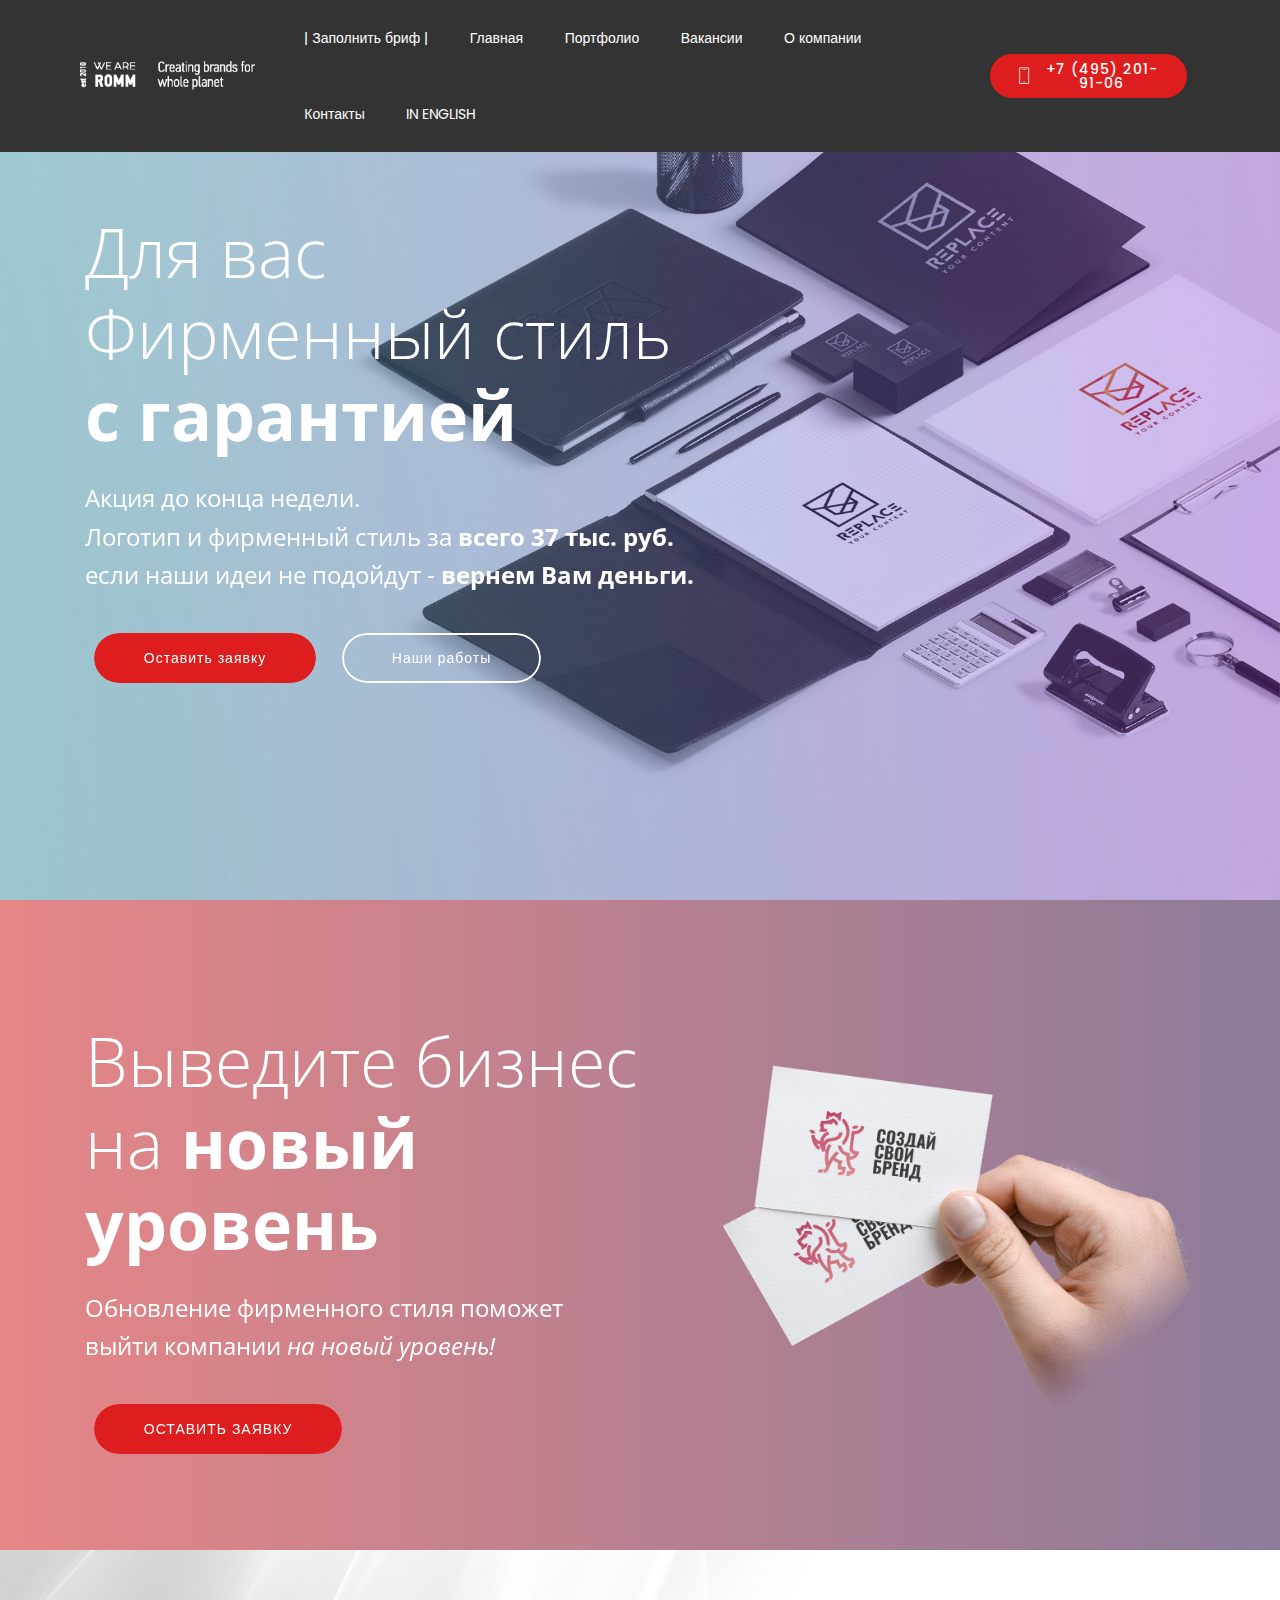
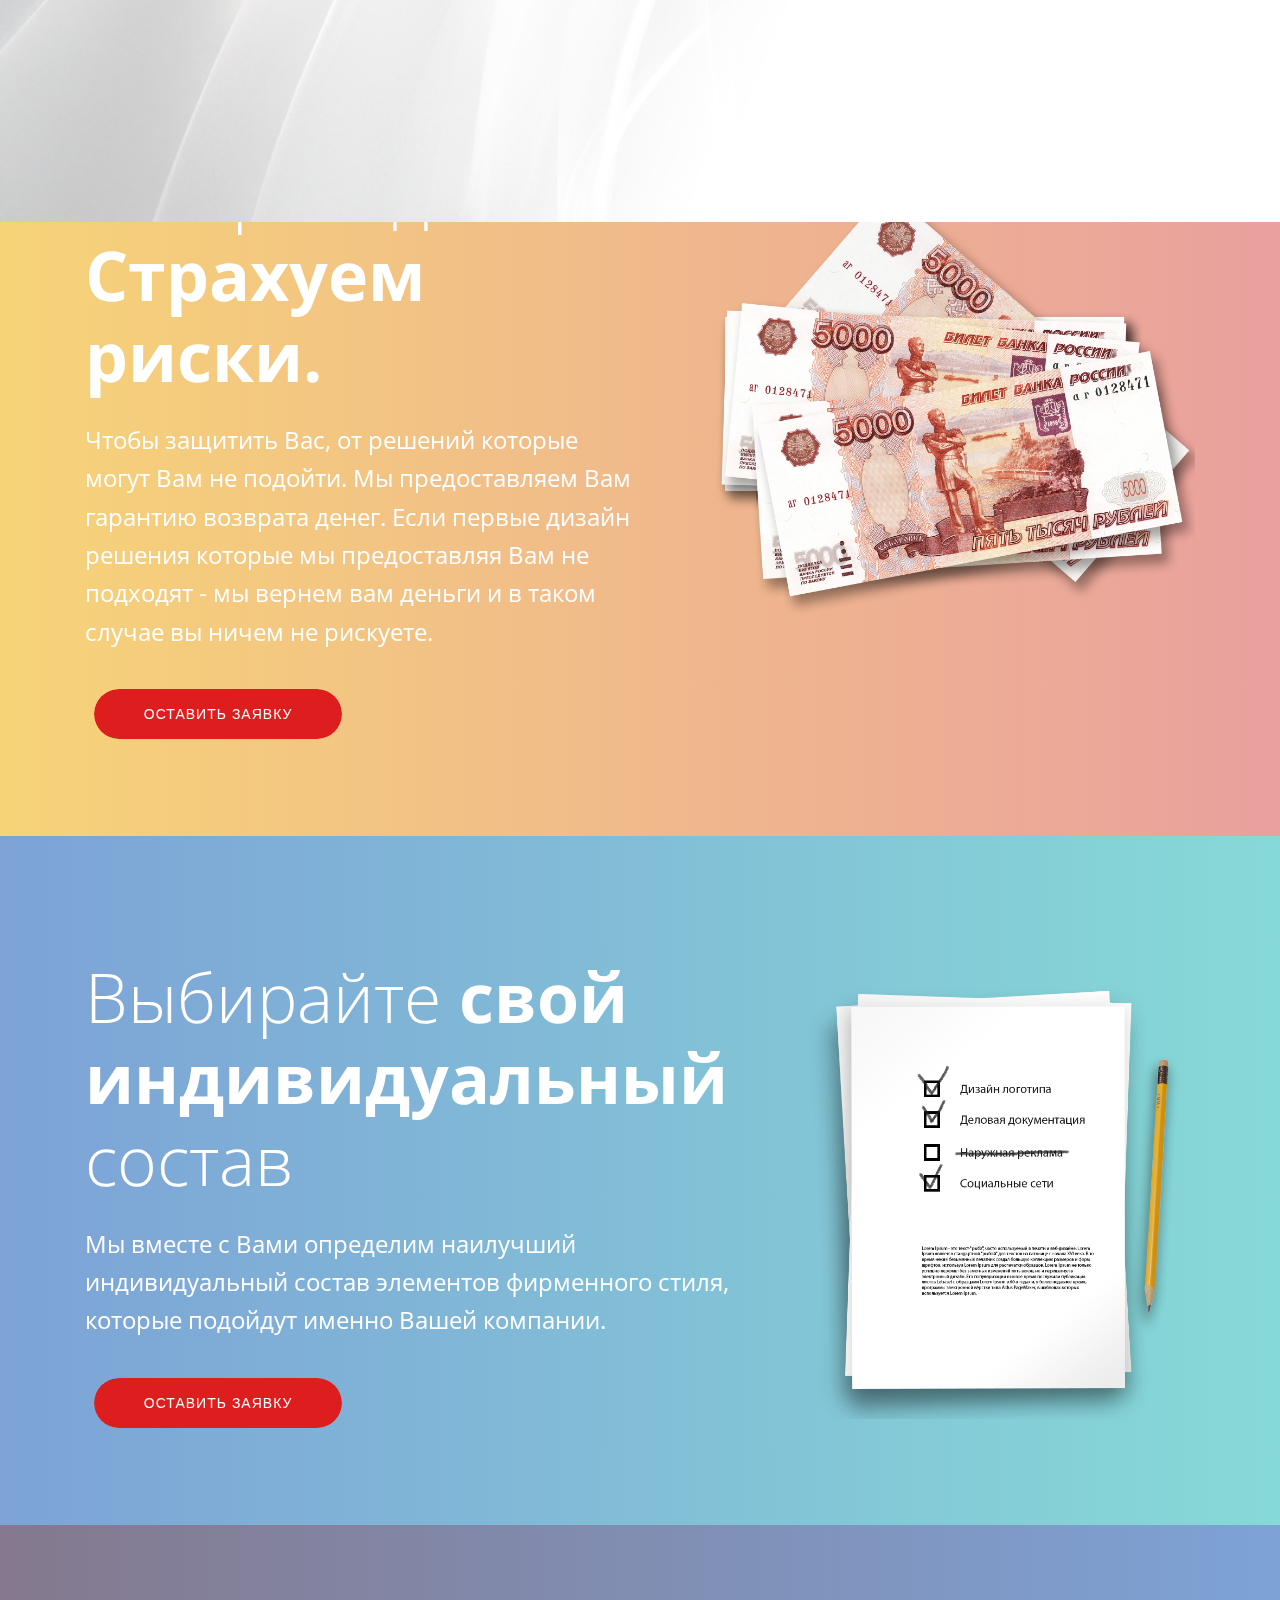
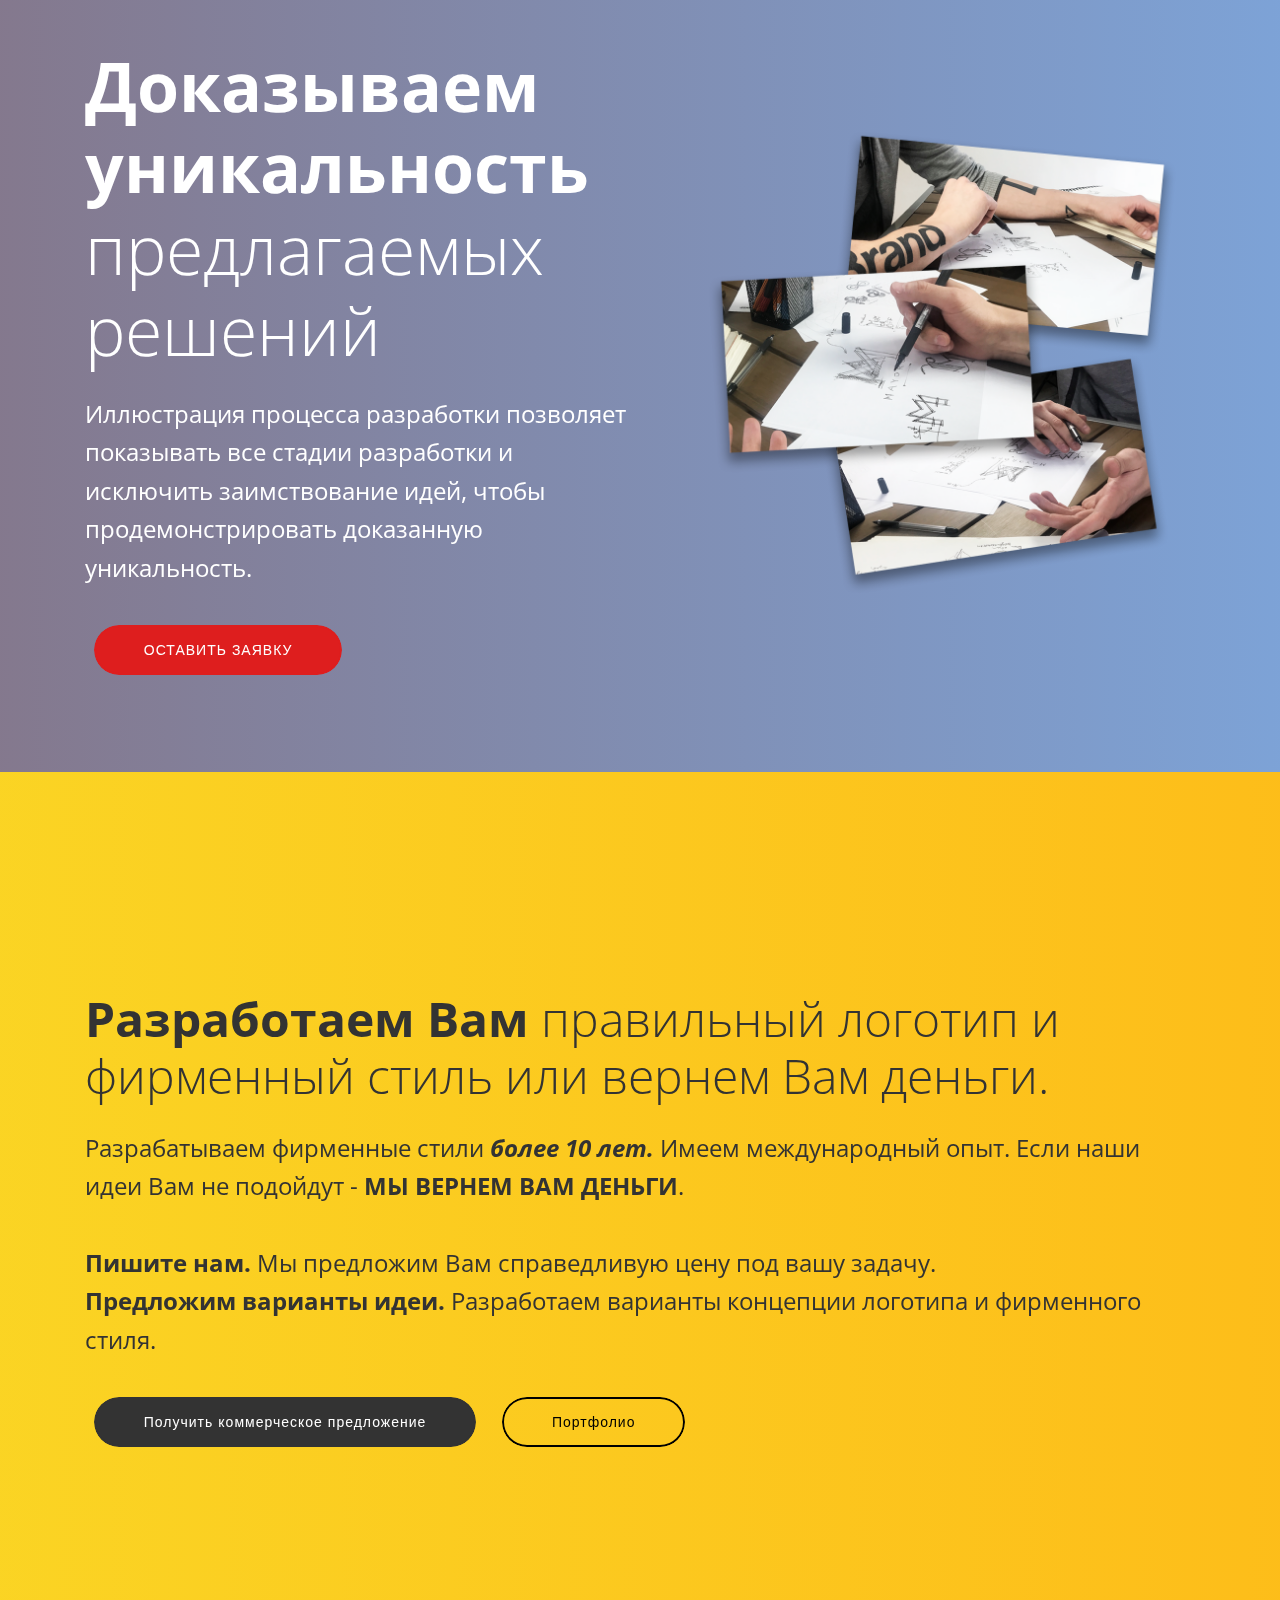
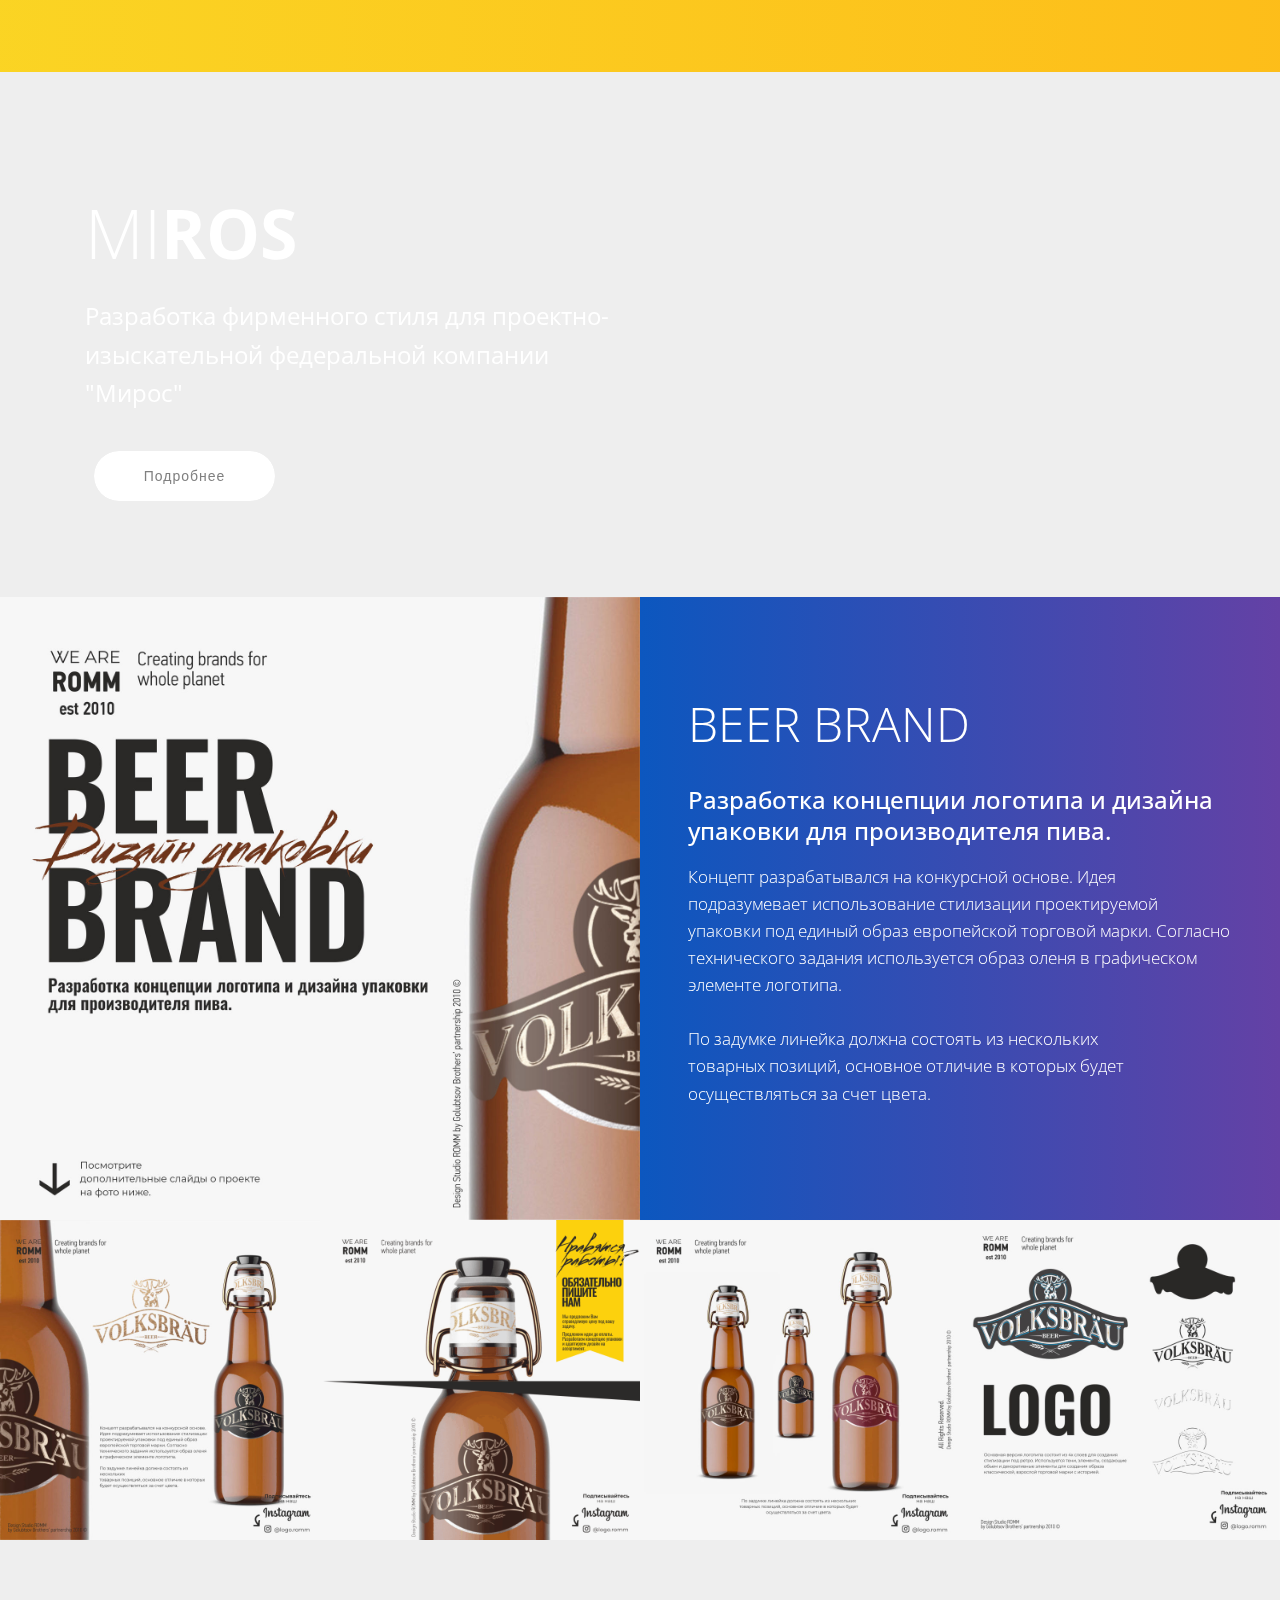
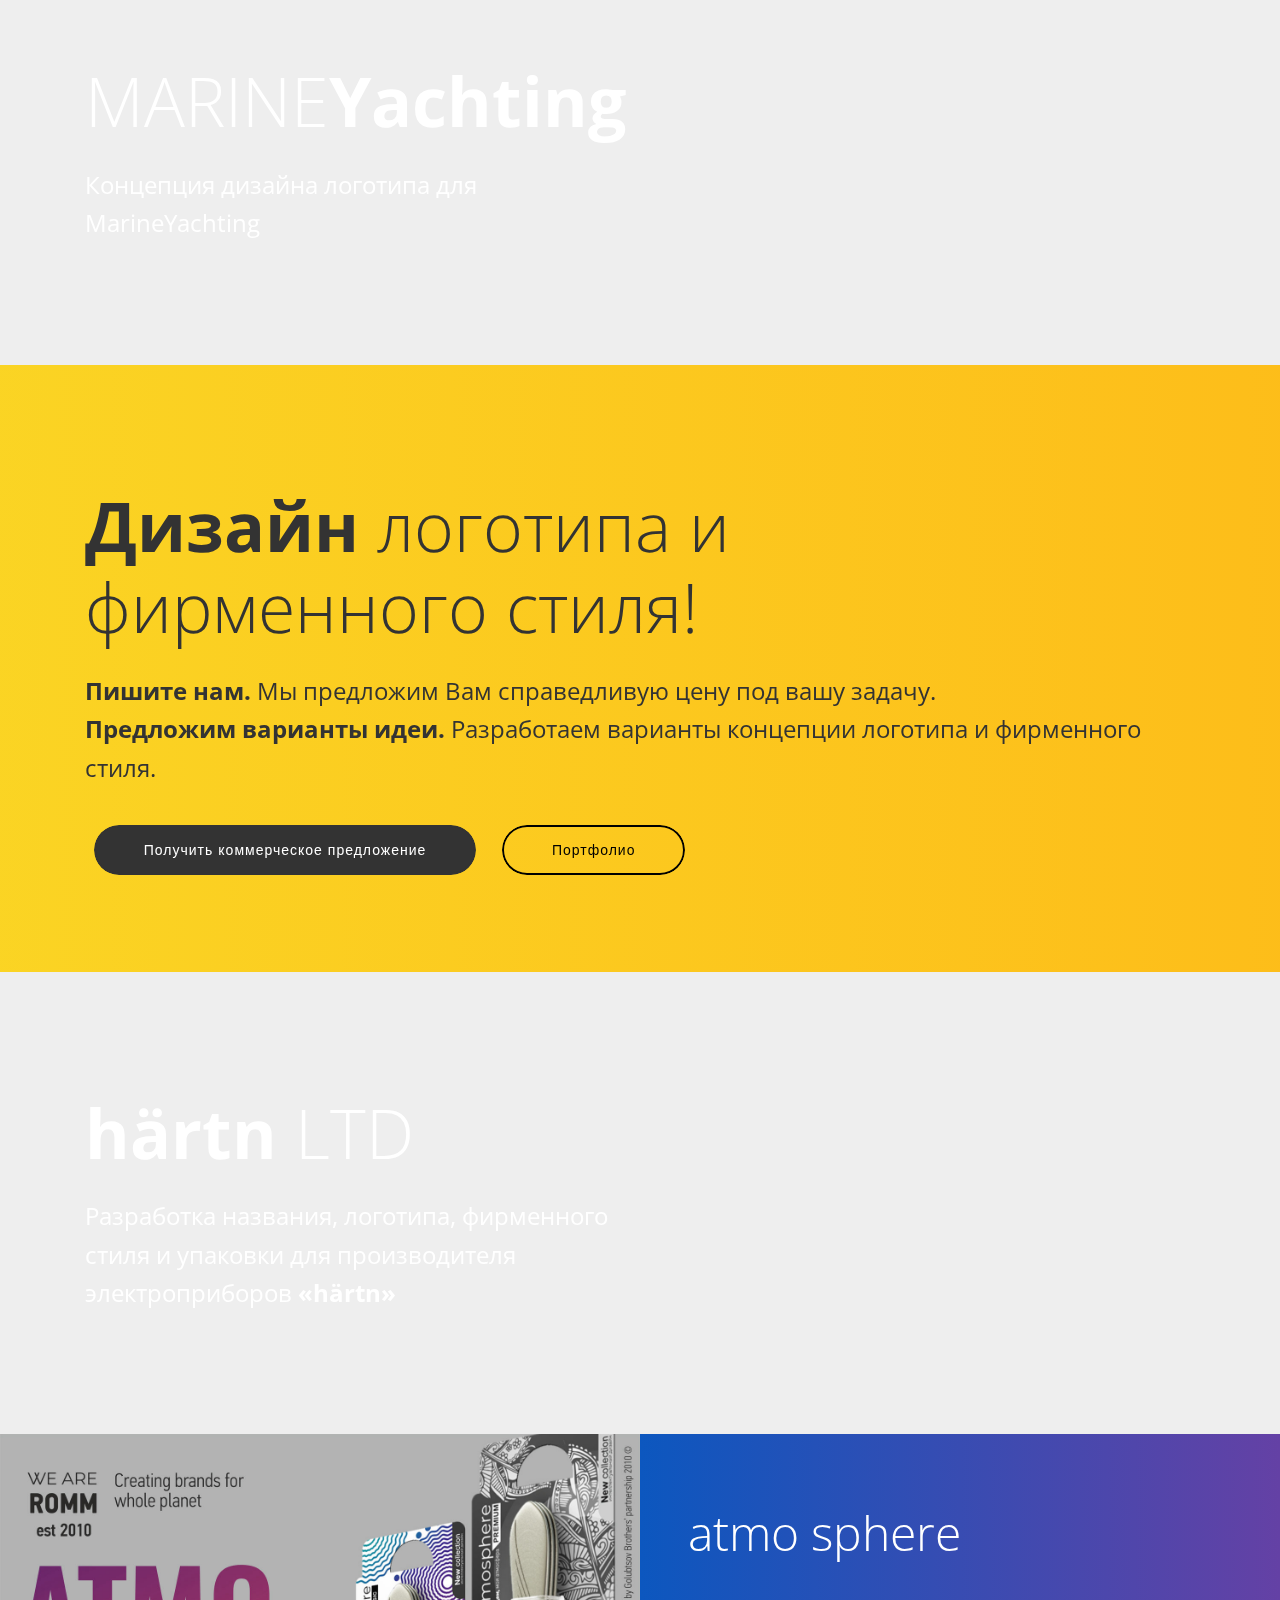
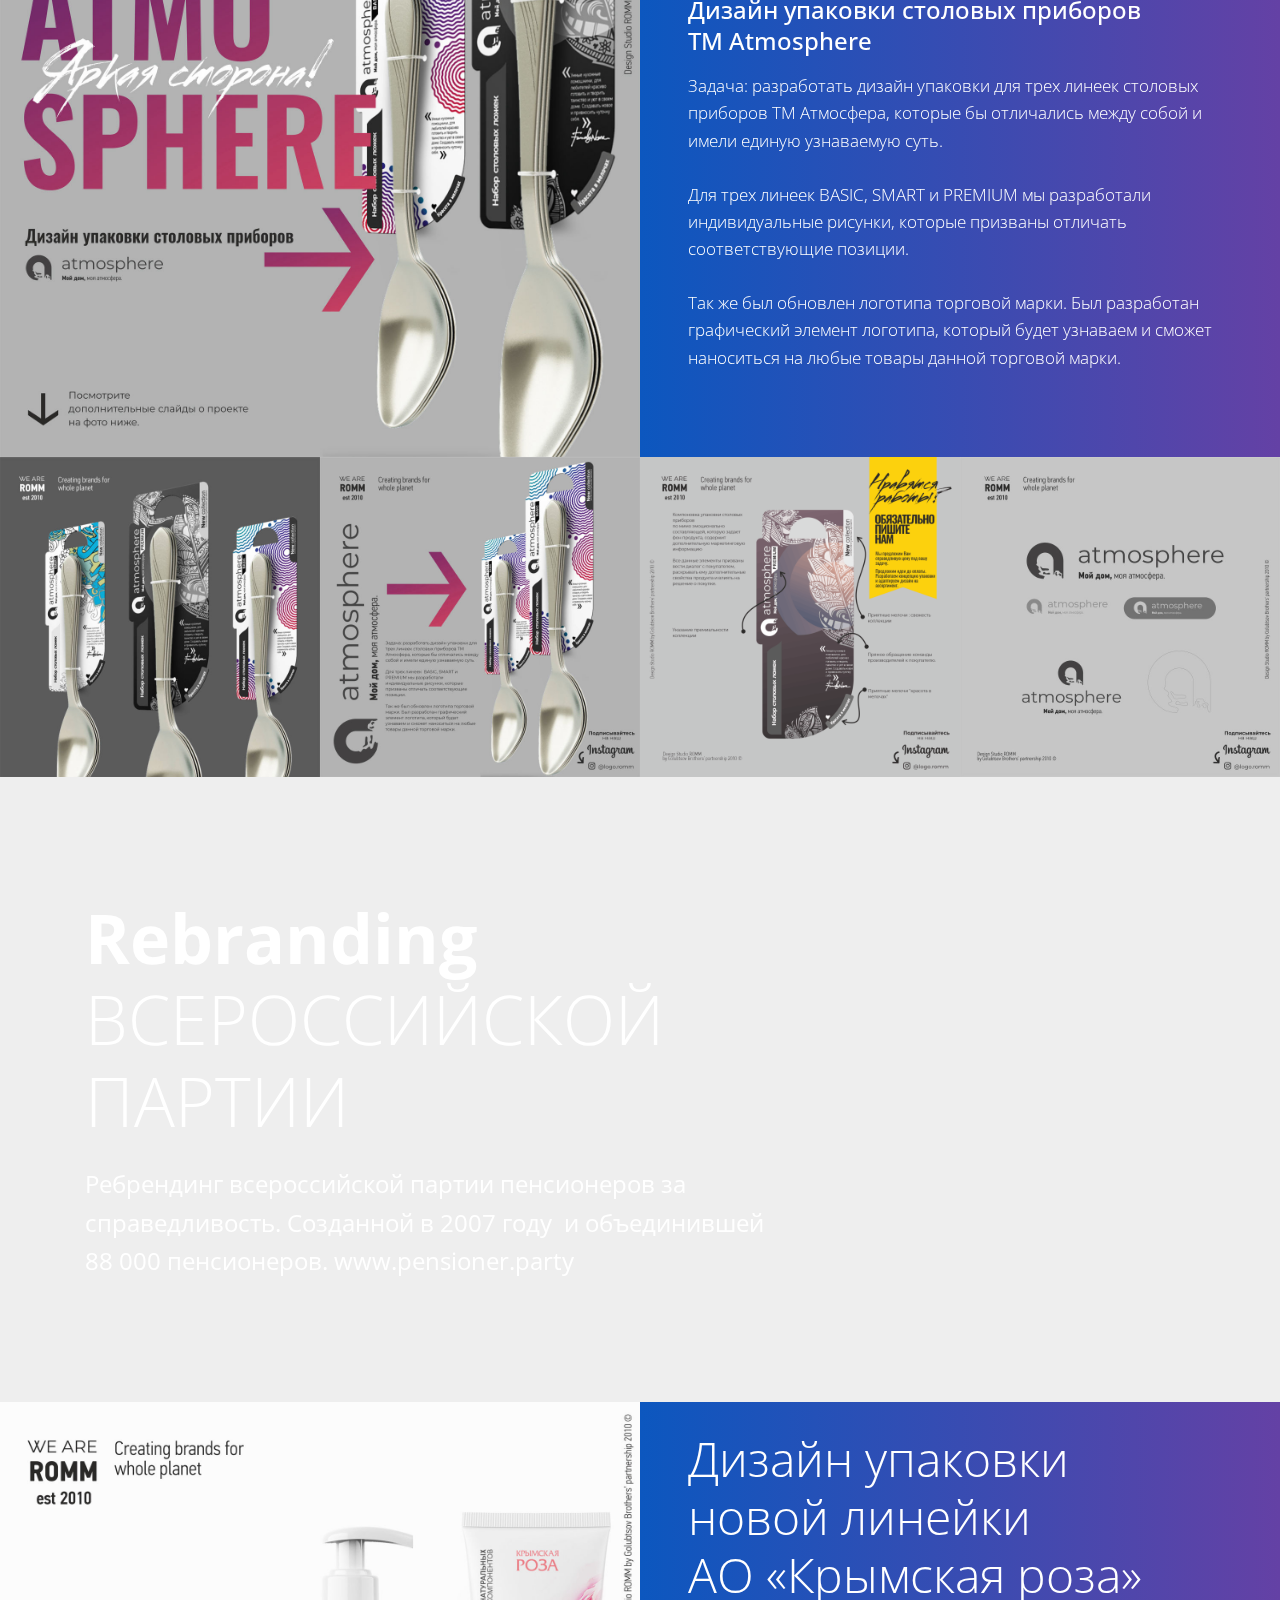
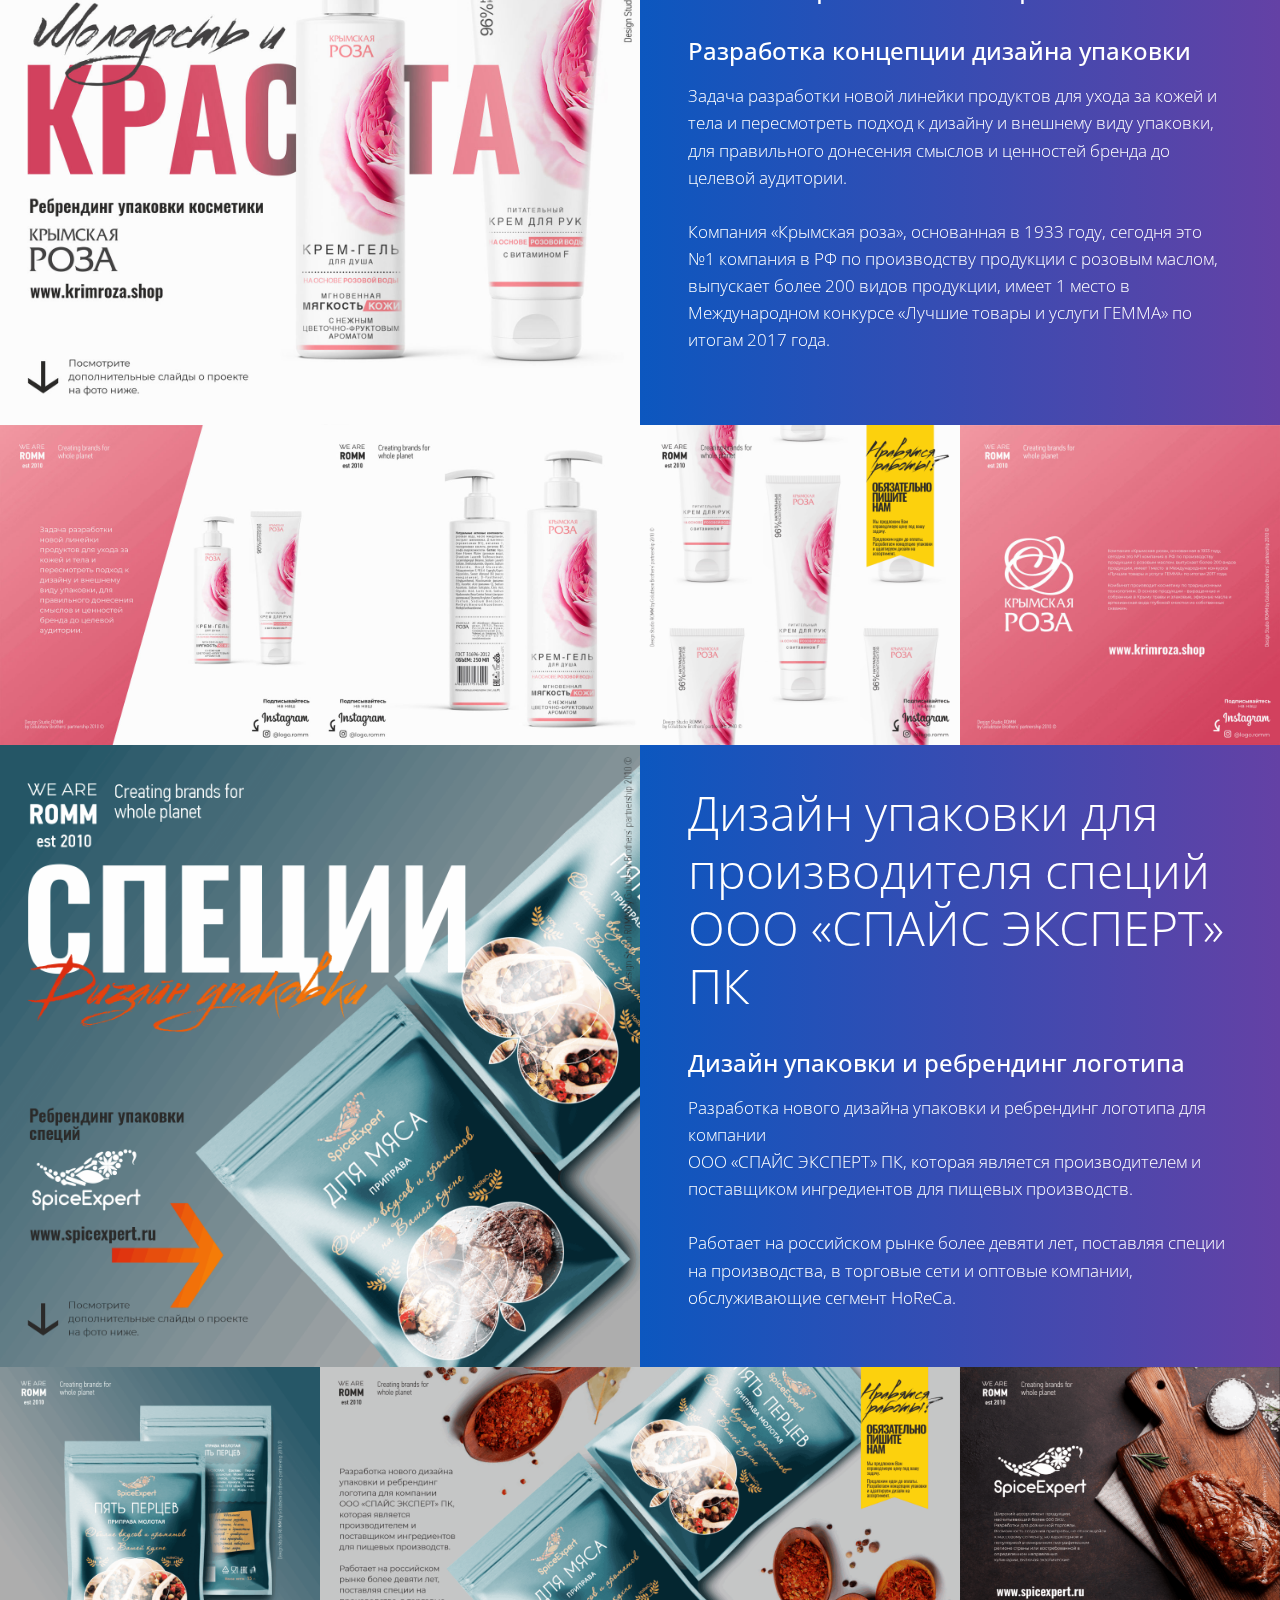
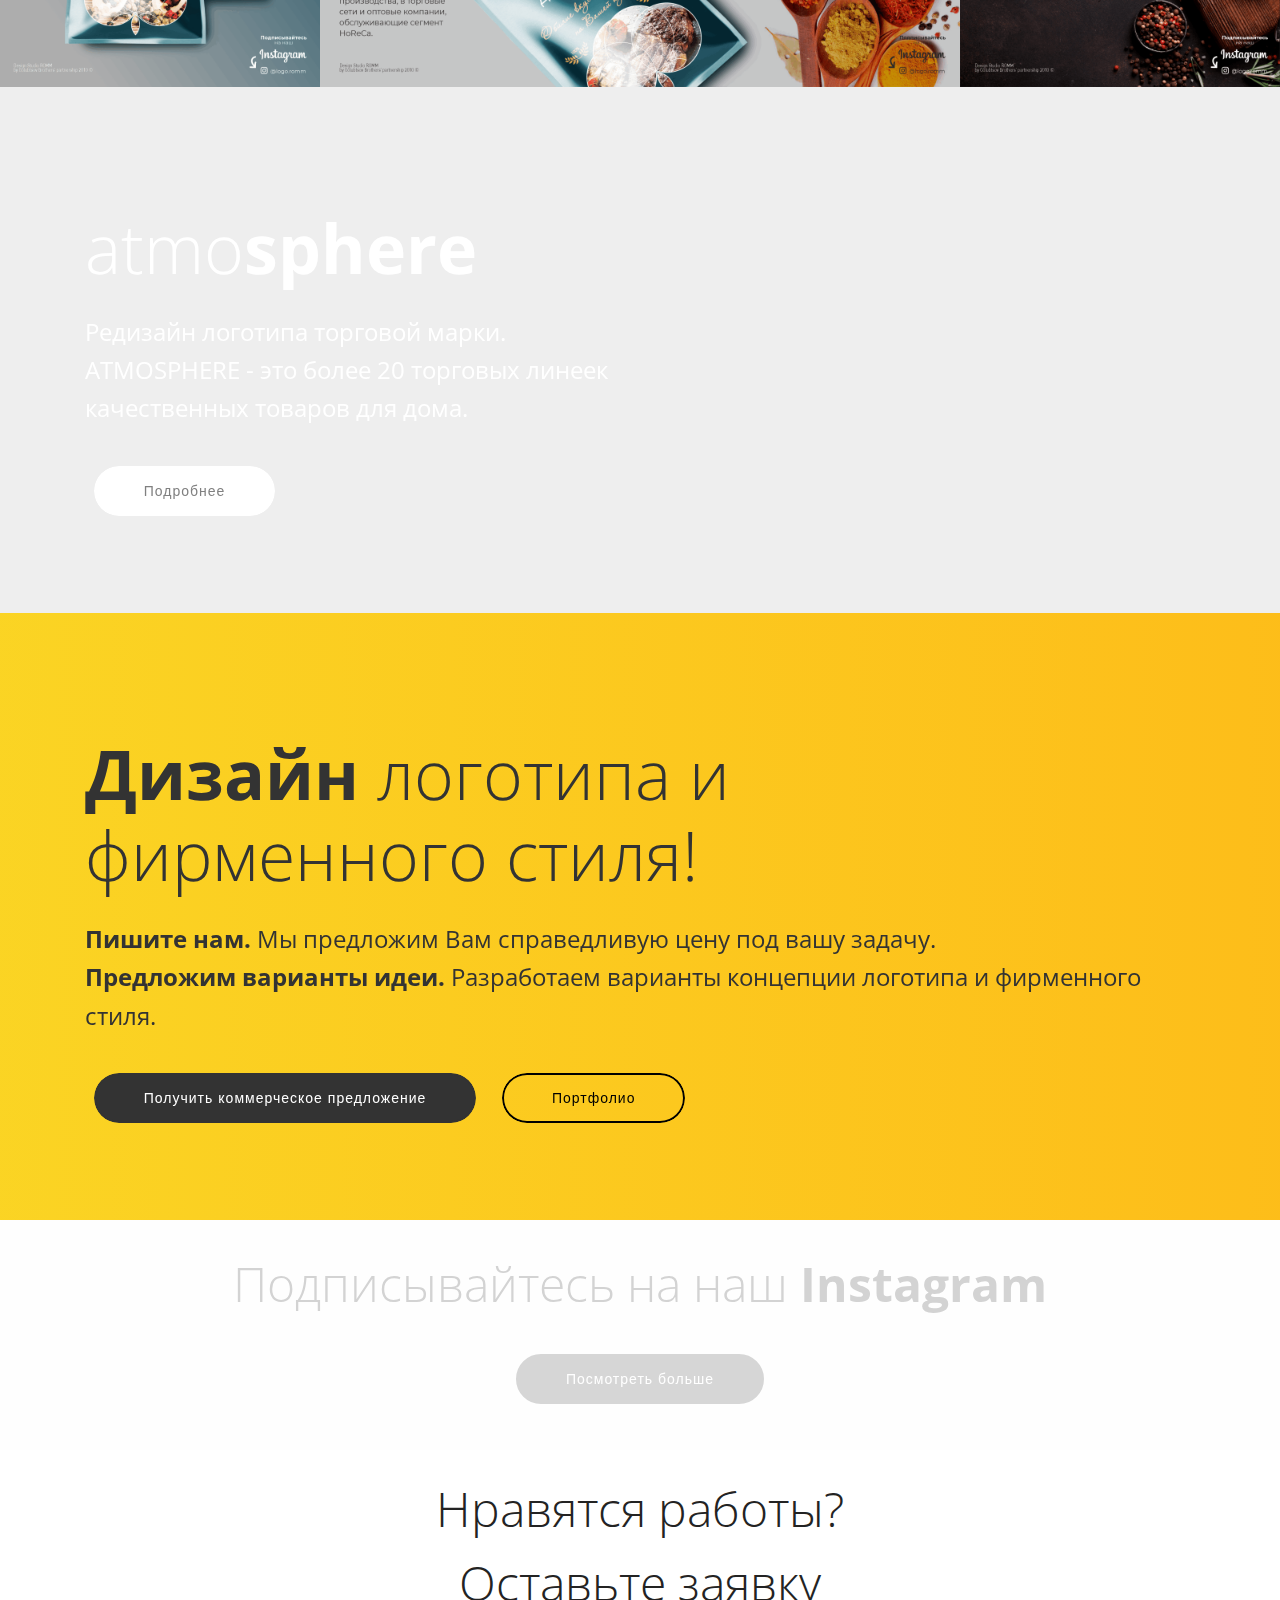
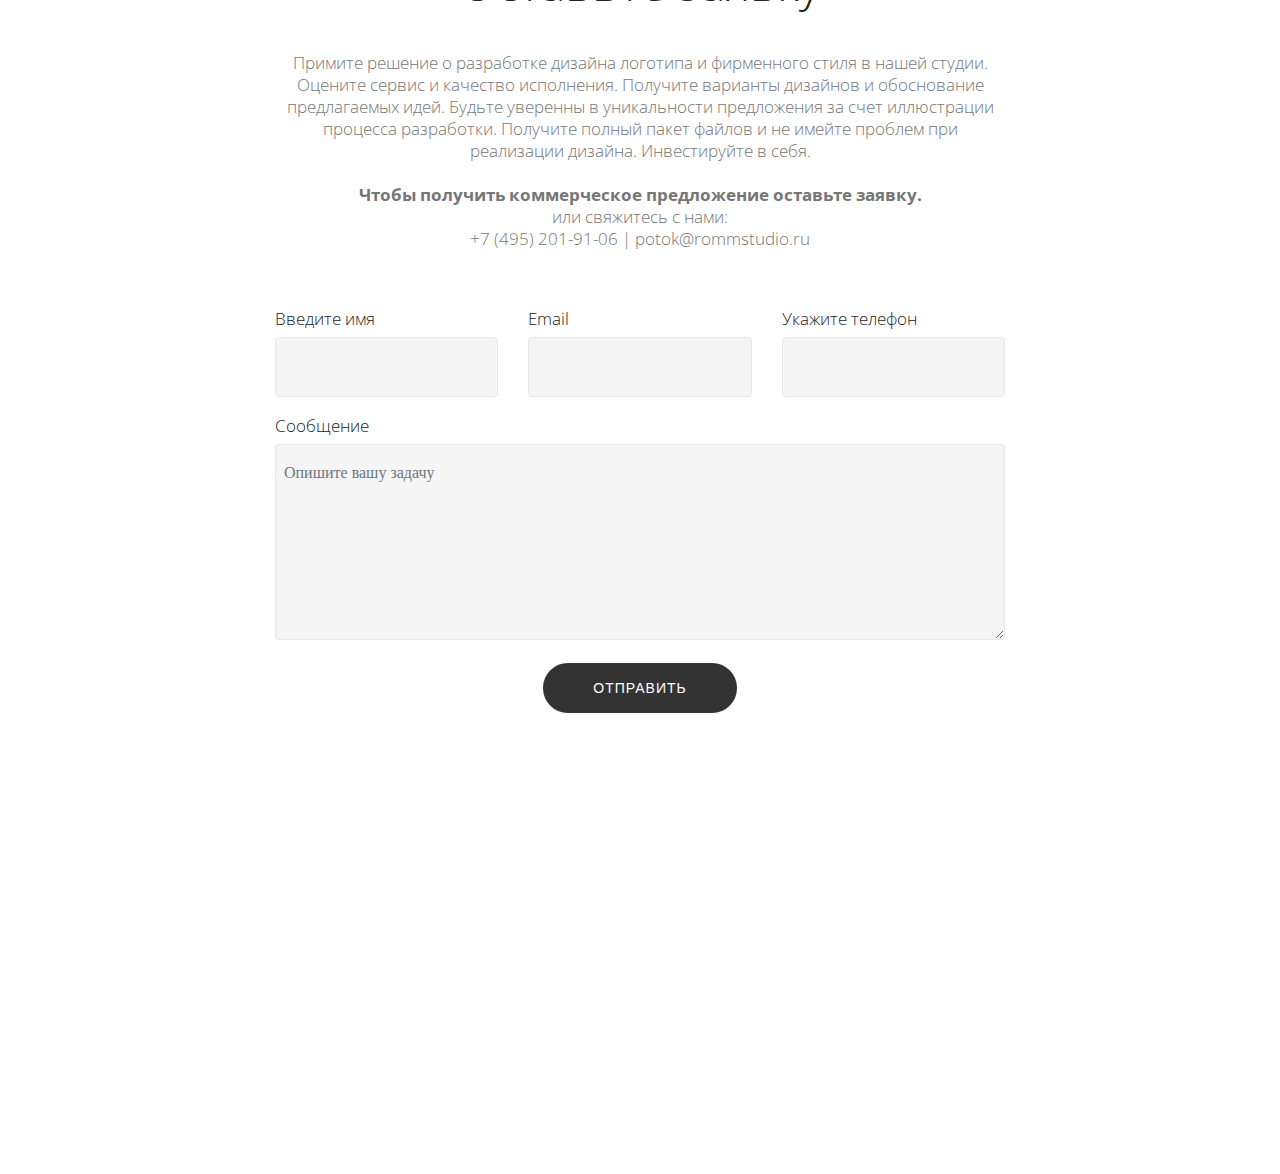
==== commit c2286735: "create github pages" ====
--- a/index.html
+++ b/index.html
@@ -70,6 +70,28 @@
     </nav>
 </section>
 
+<section class="header1 cid-rIxecFGkUd mbr-fullscreen mbr-parallax-background" id="header1-64">
+
+    
+
+    <div class="mbr-overlay" style="opacity: 0.3;">
+    </div>
+
+    <div class="container">
+        <div class="media-container-row">
+            <div class="media-content" style="width: 65%;">
+                <h1 class="mbr-section-title align-left mbr-white pb-3 mbr-fonts-style display-1">Для вас<br>Фирменный стиль<br><strong>с гарантией</strong></h1>
+                <div class="mbr-section-text mbr-white pb-3 align-left ">
+                    <p class="mbr-text mbr-fonts-style display-5">Акция до конца недели. <br>Логотип и фирменный стиль за <strong>всего 37 тыс. руб.</strong><br>если наши идеи не подойдут - <strong>вернем Вам деньги.</strong></p>
+                </div>
+                <div class="mbr-section-btn"><a class="btn btn-md btn-bgr btn-primary display-4" href="index.html#form1-e">Оставить заявку</a>
+                    <a class="btn btn-md btn-white-outline btn-bgr display-4" href="Portfolio.html">Наши работы</a></div>
+            </div>
+        </div>
+    </div>
+
+</section>
+
 <section class="header2 cid-rIJbFr7U3v" id="header2-6v" data-bg-video="https://www.youtube.com/watch?v=36YgDDJ7XSc">
 
     
@@ -160,28 +182,6 @@
             </div>
         </div>
     </div>
-</section>
-
-<section class="header1 cid-rIxecFGkUd mbr-fullscreen mbr-parallax-background" id="header1-64">
-
-    
-
-    <div class="mbr-overlay" style="opacity: 0.3;">
-    </div>
-
-    <div class="container">
-        <div class="media-container-row">
-            <div class="media-content" style="width: 65%;">
-                <h1 class="mbr-section-title align-left mbr-white pb-3 mbr-fonts-style display-1">Для вас<br>Фирменный стиль<br><strong>с гарантией</strong></h1>
-                <div class="mbr-section-text mbr-white pb-3 align-left ">
-                    <p class="mbr-text mbr-fonts-style display-5">Акция до конца недели. <br>Логотип и фирменный стиль за <strong>всего 37 тыс. руб.</strong><br>если наши идеи не подойдут - <strong>вернем Вам деньги.</strong></p>
-                </div>
-                <div class="mbr-section-btn"><a class="btn btn-md btn-bgr btn-primary display-4" href="index.html#form1-e">Оставить заявку</a>
-                    <a class="btn btn-md btn-white-outline btn-bgr display-4" href="Portfolio.html">Наши работы</a></div>
-            </div>
-        </div>
-    </div>
-
 </section>
 
 <section class="header1 cid-rGnqWSTlt5 mbr-fullscreen mbr-parallax-background" id="header1-58">
@@ -536,7 +536,7 @@
             <div class="media-container-column col-lg-8" data-form-type="formoid">
                     <div data-form-alert="" hidden="">Спасибо, Ваша заявка принята!</div>
             
-                    <form class="mbr-form" action="https://mobirise.com/" method="post" data-form-title="Mobirise Form"><input type="hidden" name="email" data-form-email="true" value="ycKa3aw1VMeO7kRS8RsNfZxzVugNrDRLPNOFvvbBHp008e5zG0/rtmnqmNCAMkrRVn3wxqFHQ4DXvg77Owla/3ToN5Lb8Td+8WVXxGCy5WOOqm31IhUFOuuZG41dqTAN">
+                    <form class="mbr-form" action="https://mobirise.com/" method="post" data-form-title="Mobirise Form"><input type="hidden" name="email" data-form-email="true" value="m6V97+mR5kCYCNIHq7Veyz0VRM8O1MSLTFBFZWY7L3zbKp6T40TNQtsAMytbdAL3lMhPwcYCpkMqJ3JCIm+o0XYqMGv9uqgPM0vlrPL0C5C0RY0+MyOrK7PxLyR0efoK">
                         <div class="row row-sm-offset">
                             <div class="col-md-4 multi-horizontal" data-for="name">
                                 <div class="form-group">
@@ -637,11 +637,11 @@
   <script src="assets/tether/tether.min.js"></script>
   <script src="assets/bootstrap/js/bootstrap.min.js"></script>
   <script src="assets/smoothscroll/smooth-scroll.js"></script>
+  <script src="assets/parallax/jarallax.min.js"></script>
   <script src="assets/dropdown/js/script.min.js"></script>
   <script src="assets/touchswipe/jquery.touch-swipe.min.js"></script>
   <script src="assets/ytplayer/jquery.mb.ytplayer.min.js"></script>
   <script src="assets/vimeoplayer/jquery.mb.vimeo_player.js"></script>
-  <script src="assets/parallax/jarallax.min.js"></script>
   <script src="assets/playervimeo/vimeo_player.js"></script>
   <script src="assets/masonry/masonry.pkgd.min.js"></script>
   <script src="assets/imagesloaded/imagesloaded.pkgd.min.js"></script>
--- a/assets/mobirise/css/mbr-additional.css
+++ b/assets/mobirise/css/mbr-additional.css
@@ -9002,6 +9002,33 @@
 .cid-rGhDL5xLQ6 .dropdown-item:hover {
   color: #4284df;
 }
+.cid-rIxecFGkUd {
+  background-image: url("../../../assets/images/isometric-stationery-mock-up-3.jpg");
+}
+.cid-rIxecFGkUd .media-content .btn-bgr {
+  z-index: 0;
+}
+.cid-rIxecFGkUd .mbr-overlay {
+  background: linear-gradient(90deg, #52e2dd, #8120c9);
+}
+@media (min-width: 992px) {
+  .cid-rIxecFGkUd .media-content {
+    -webkit-flex-basis: auto;
+    flex-basis: auto;
+  }
+}
+@media (max-width: 991px) {
+  .cid-rIxecFGkUd {
+    text-align: center !important;
+  }
+  .cid-rIxecFGkUd .mbr-text {
+    text-align: center;
+  }
+}
+.cid-rIxecFGkUd .media-container-row {
+  -webkit-justify-content: flex-start;
+  justify-content: flex-start;
+}
 .cid-rGhDL5xLQ6 .navbar {
   padding: .5rem 0;
   background: #333333;
@@ -9731,33 +9758,6 @@
     text-align: center;
   }
 }
-.cid-rIxecFGkUd {
-  background-image: url("../../../assets/images/isometric-stationery-mock-up-3.jpg");
-}
-.cid-rIxecFGkUd .media-content .btn-bgr {
-  z-index: 0;
-}
-.cid-rIxecFGkUd .mbr-overlay {
-  background: linear-gradient(90deg, #52e2dd, #8120c9);
-}
-@media (min-width: 992px) {
-  .cid-rIxecFGkUd .media-content {
-    -webkit-flex-basis: auto;
-    flex-basis: auto;
-  }
-}
-@media (max-width: 991px) {
-  .cid-rIxecFGkUd {
-    text-align: center !important;
-  }
-  .cid-rIxecFGkUd .mbr-text {
-    text-align: center;
-  }
-}
-.cid-rIxecFGkUd .media-container-row {
-  -webkit-justify-content: flex-start;
-  justify-content: flex-start;
-}
 .cid-rGnqWSTlt5 {
   background-image: url("../../../assets/images/001-2000x1333.png");
 }
--- a/assets/mobirise/css/mbr-additional.css
+++ b/assets/mobirise/css/mbr-additional.css
@@ -9002,6 +9002,33 @@
 .cid-rGhDL5xLQ6 .dropdown-item:hover {
   color: #4284df;
 }
+.cid-rIxecFGkUd {
+  background-image: url("../../../assets/images/isometric-stationery-mock-up-3.jpg");
+}
+.cid-rIxecFGkUd .media-content .btn-bgr {
+  z-index: 0;
+}
+.cid-rIxecFGkUd .mbr-overlay {
+  background: linear-gradient(90deg, #52e2dd, #8120c9);
+}
+@media (min-width: 992px) {
+  .cid-rIxecFGkUd .media-content {
+    -webkit-flex-basis: auto;
+    flex-basis: auto;
+  }
+}
+@media (max-width: 991px) {
+  .cid-rIxecFGkUd {
+    text-align: center !important;
+  }
+  .cid-rIxecFGkUd .mbr-text {
+    text-align: center;
+  }
+}
+.cid-rIxecFGkUd .media-container-row {
+  -webkit-justify-content: flex-start;
+  justify-content: flex-start;
+}
 .cid-rGhDL5xLQ6 .navbar {
   padding: .5rem 0;
   background: #333333;
@@ -9731,33 +9758,6 @@
     text-align: center;
   }
 }
-.cid-rIxecFGkUd {
-  background-image: url("../../../assets/images/isometric-stationery-mock-up-3.jpg");
-}
-.cid-rIxecFGkUd .media-content .btn-bgr {
-  z-index: 0;
-}
-.cid-rIxecFGkUd .mbr-overlay {
-  background: linear-gradient(90deg, #52e2dd, #8120c9);
-}
-@media (min-width: 992px) {
-  .cid-rIxecFGkUd .media-content {
-    -webkit-flex-basis: auto;
-    flex-basis: auto;
-  }
-}
-@media (max-width: 991px) {
-  .cid-rIxecFGkUd {
-    text-align: center !important;
-  }
-  .cid-rIxecFGkUd .mbr-text {
-    text-align: center;
-  }
-}
-.cid-rIxecFGkUd .media-container-row {
-  -webkit-justify-content: flex-start;
-  justify-content: flex-start;
-}
 .cid-rGnqWSTlt5 {
   background-image: url("../../../assets/images/001-2000x1333.png");
 }
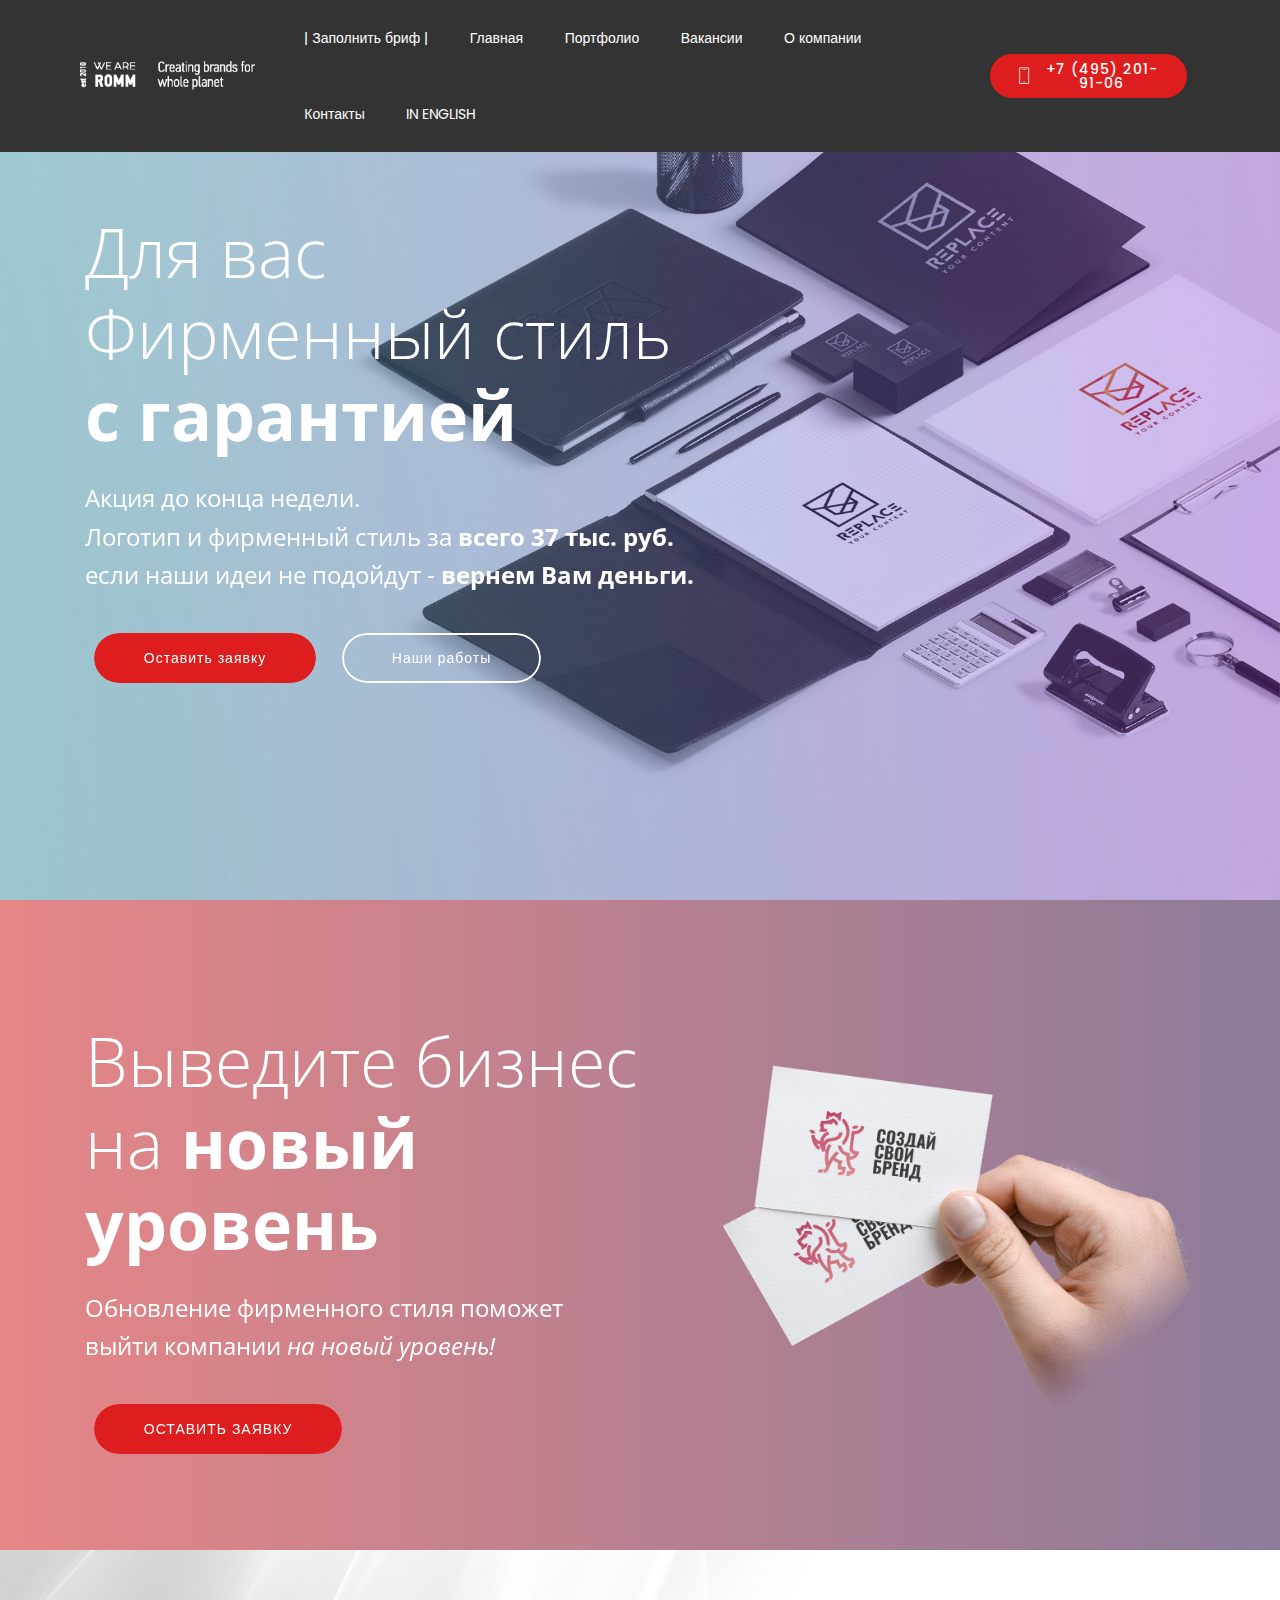
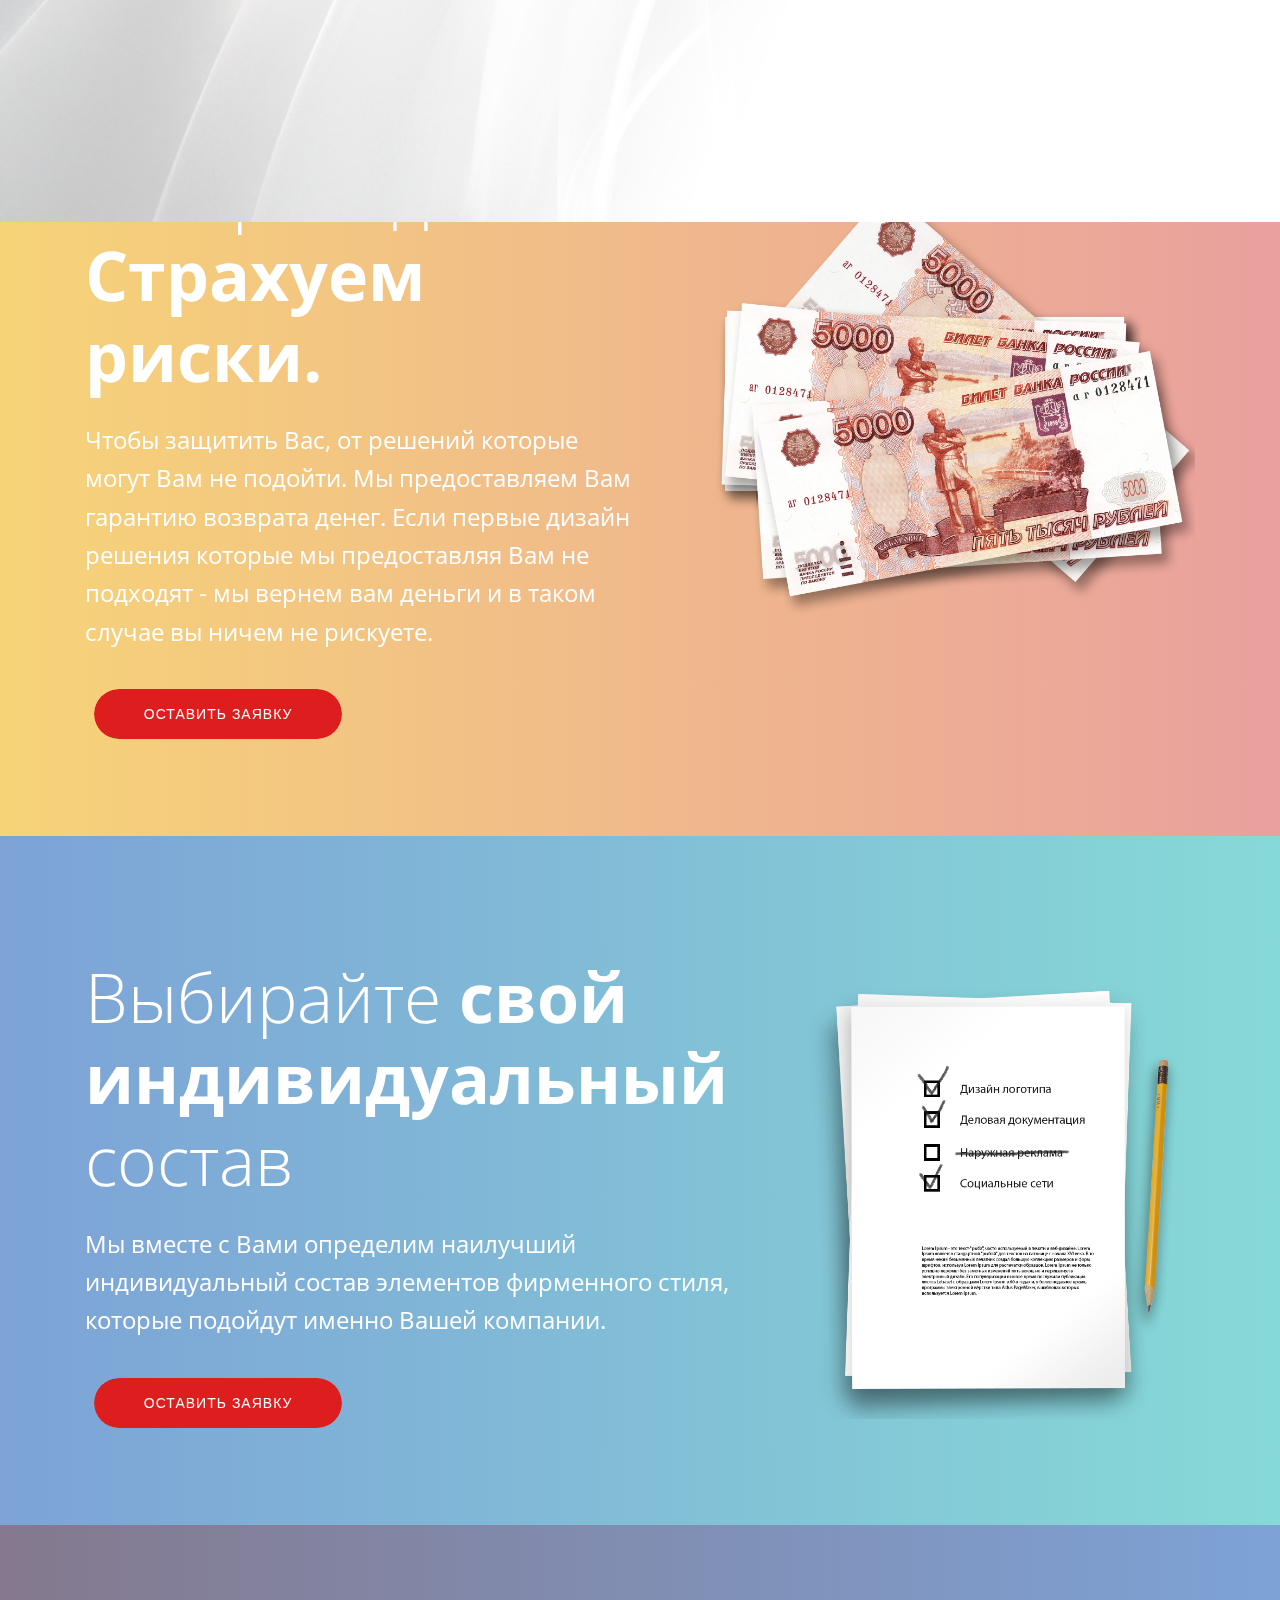
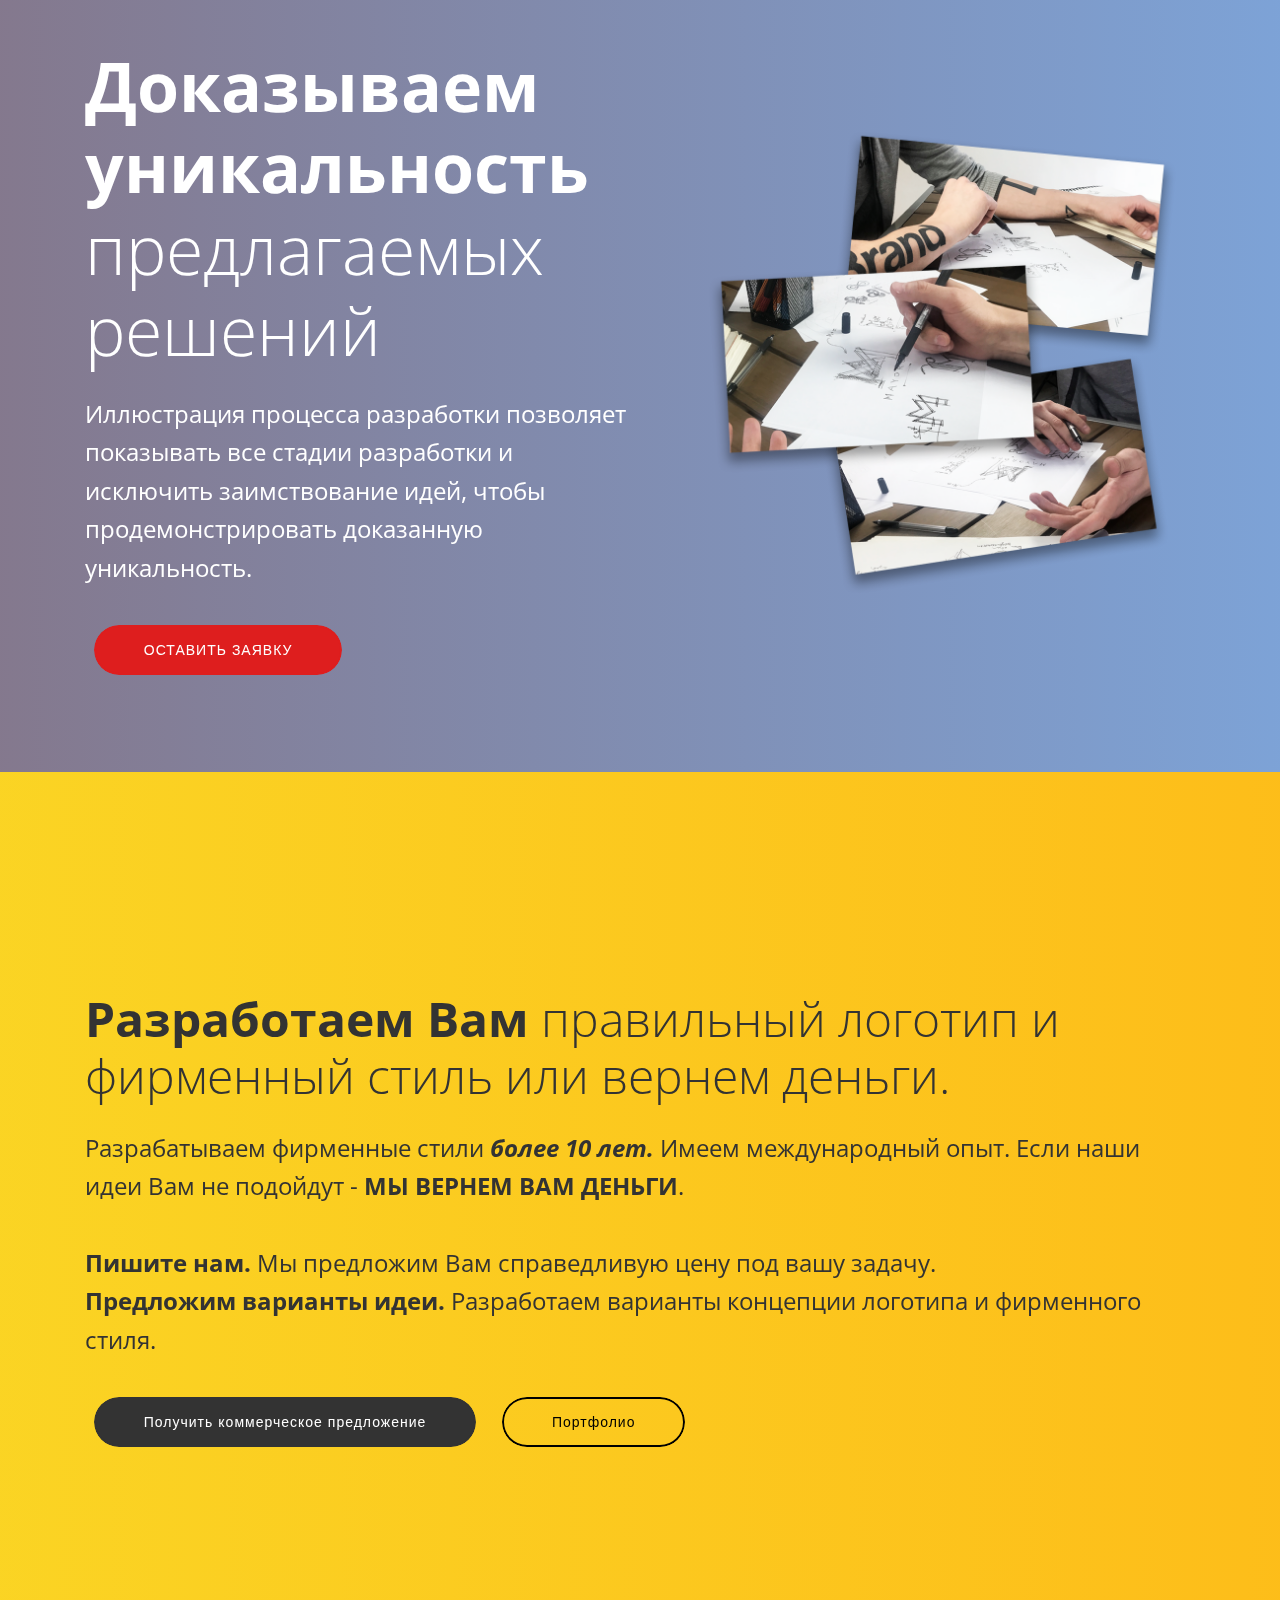
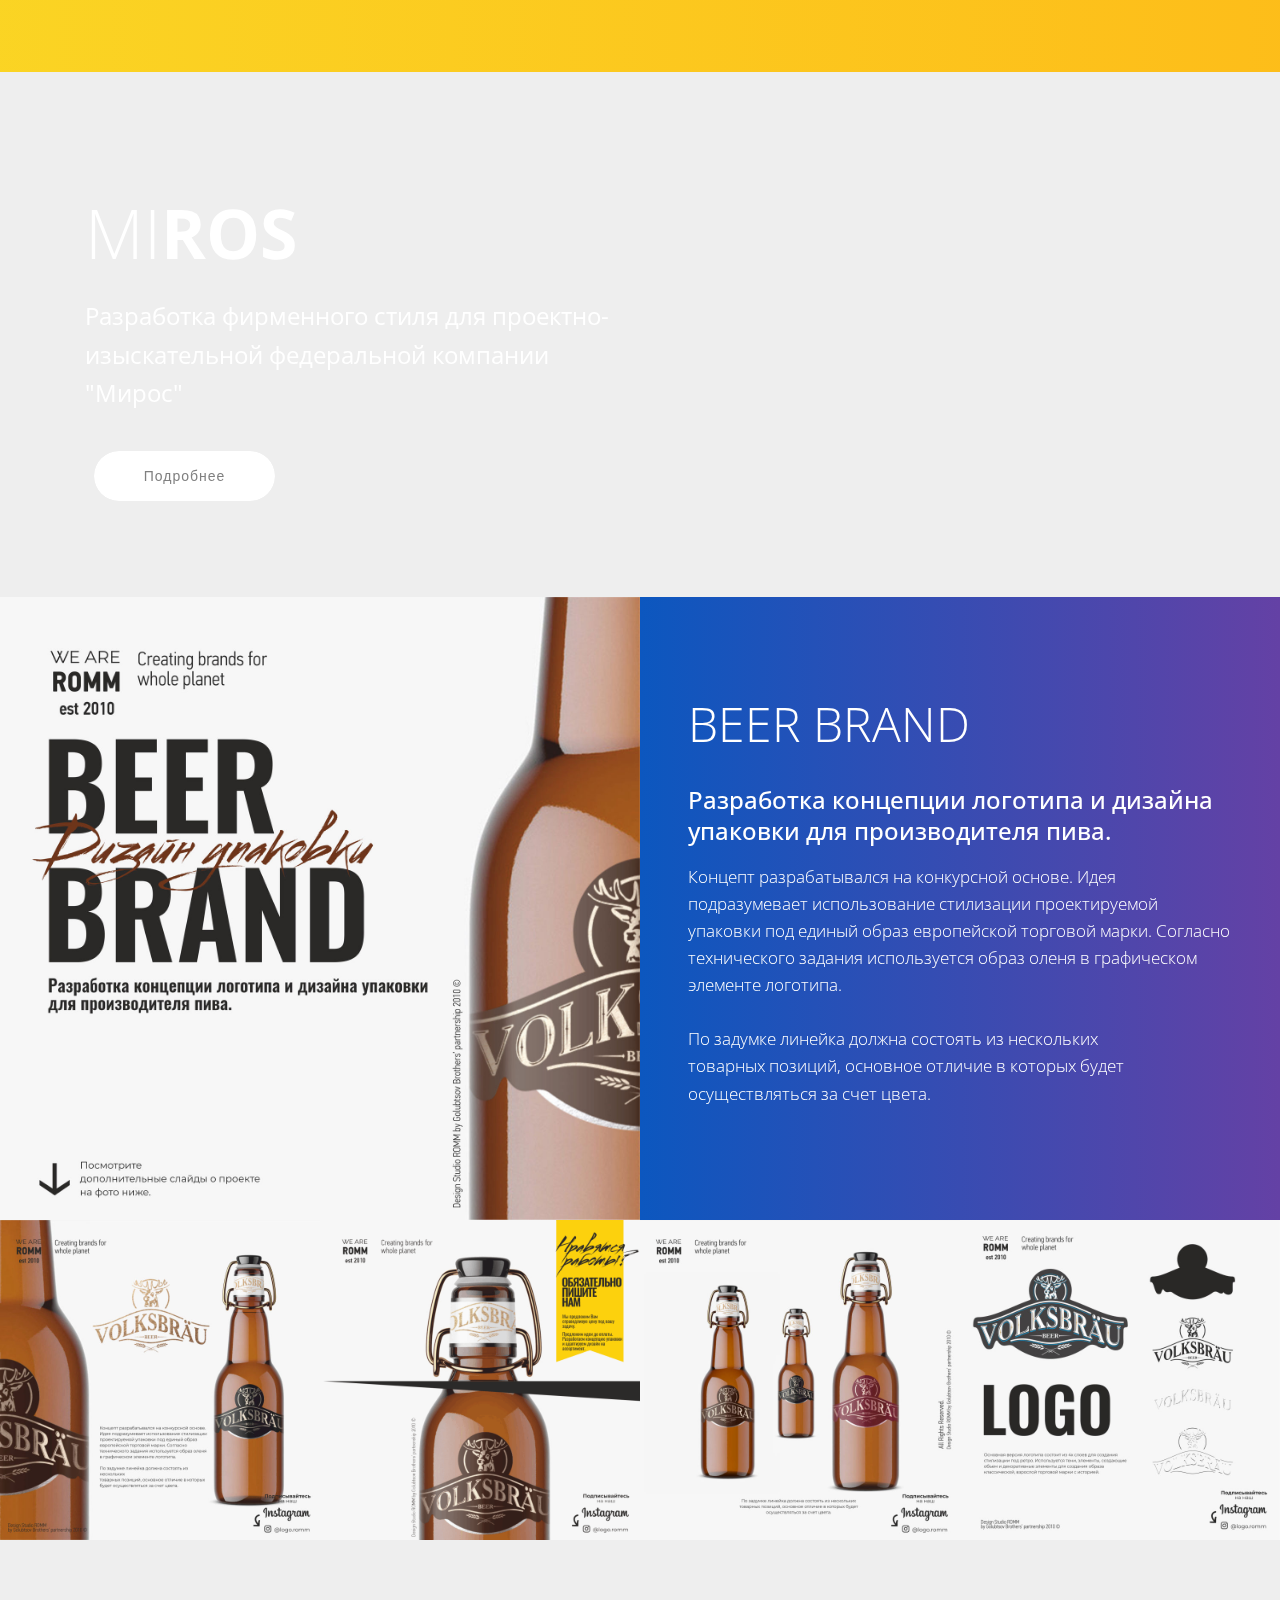
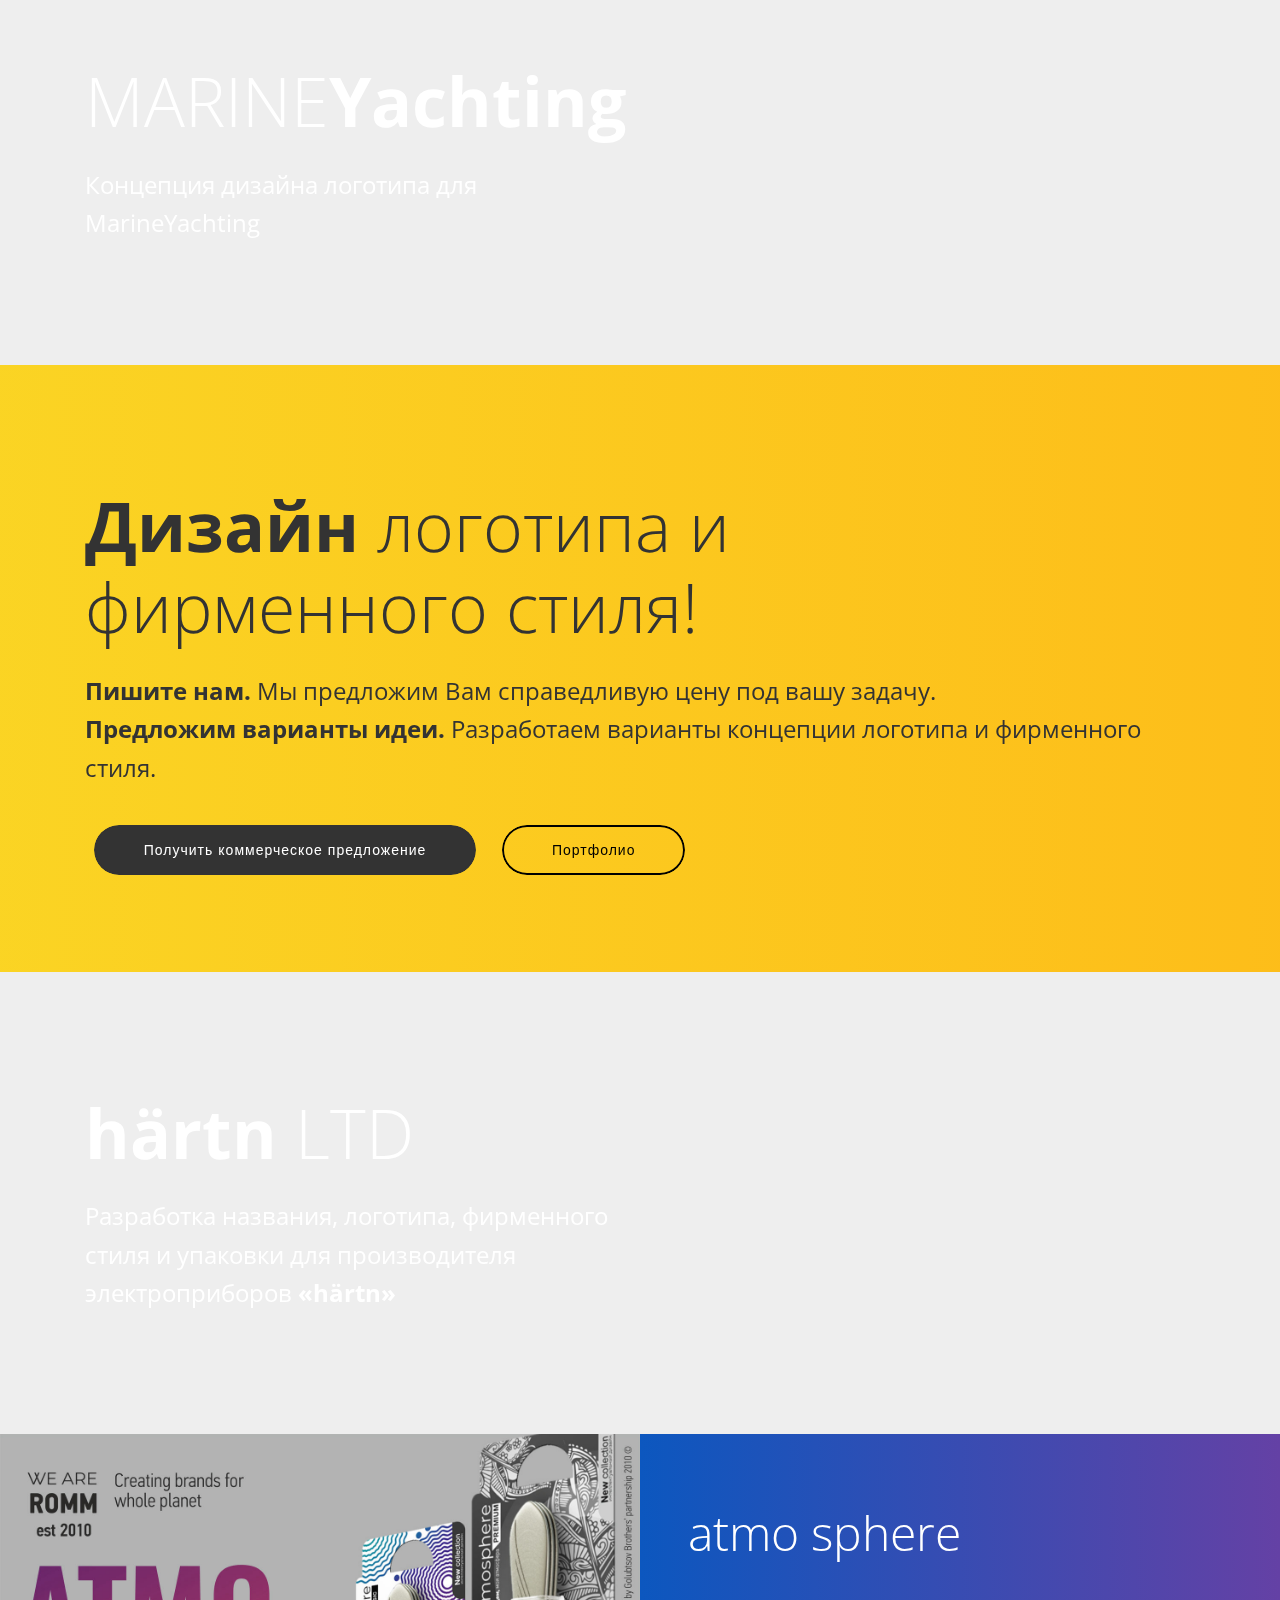
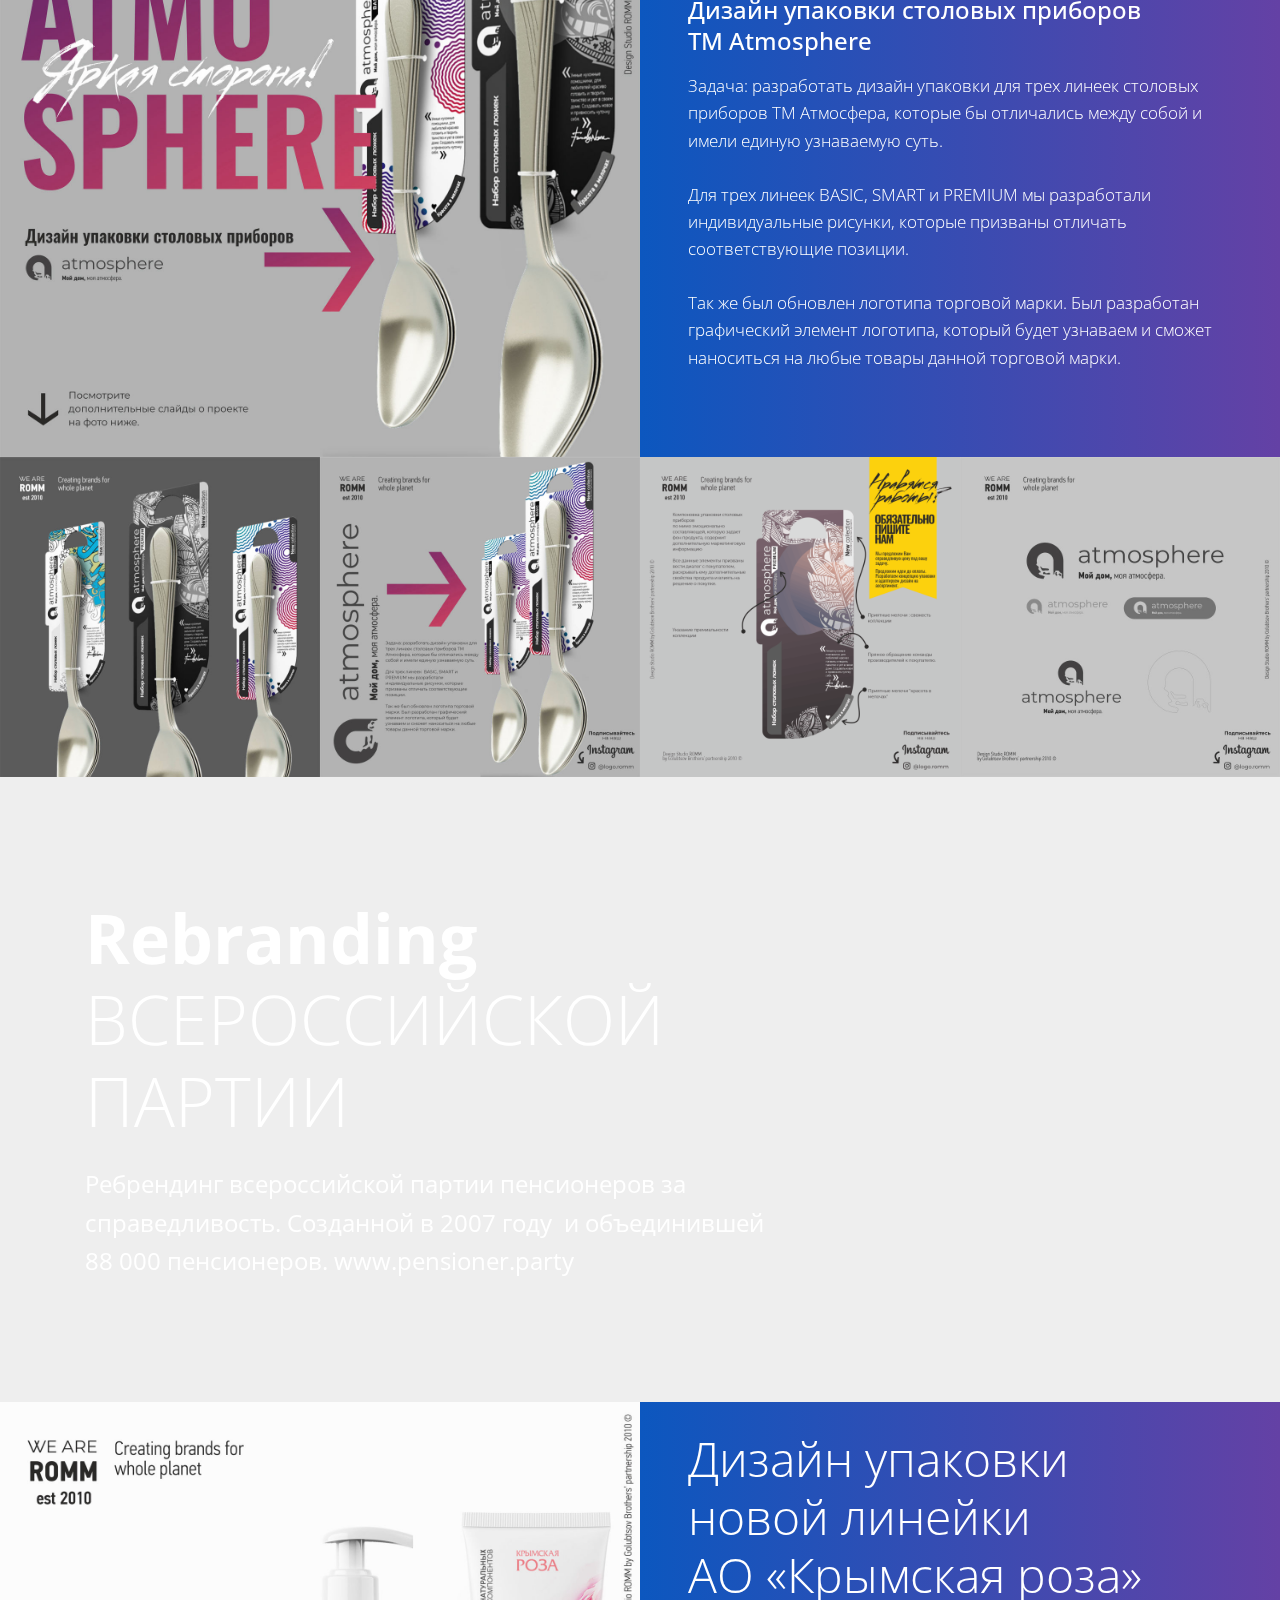
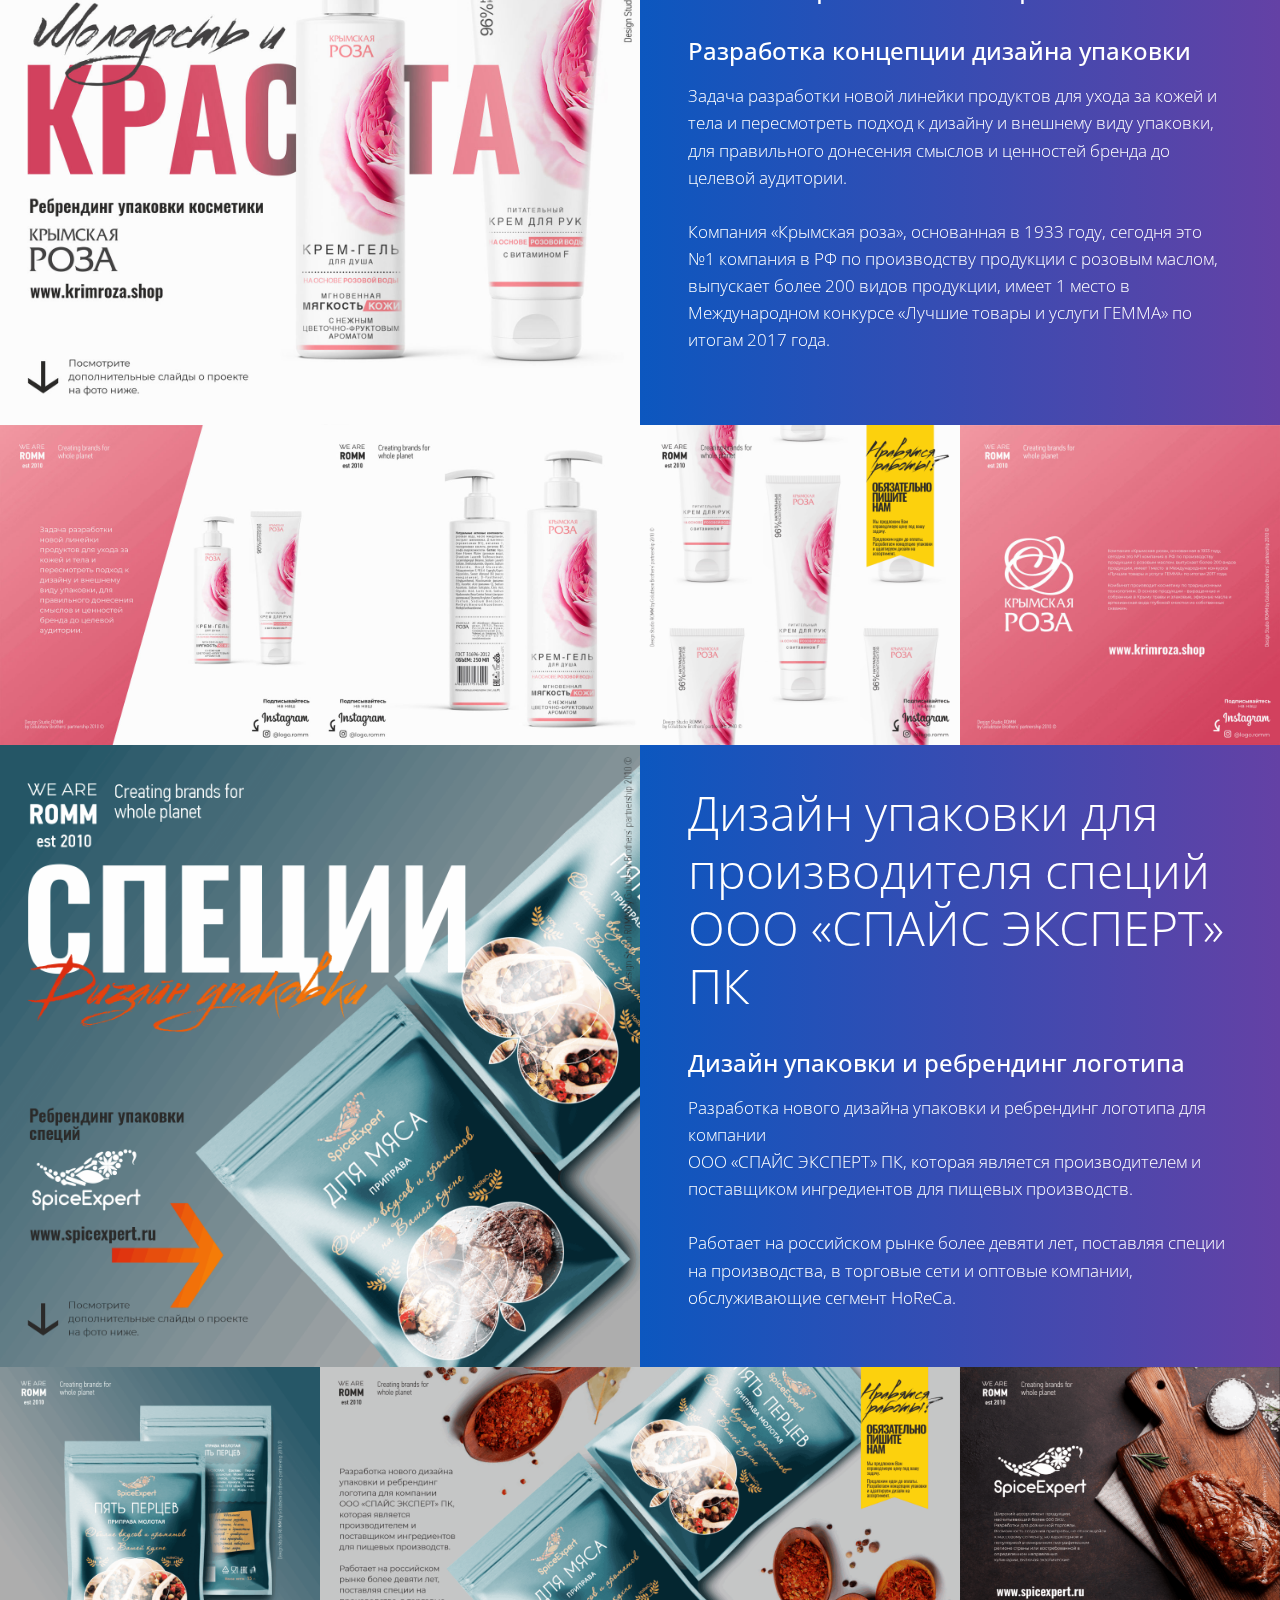
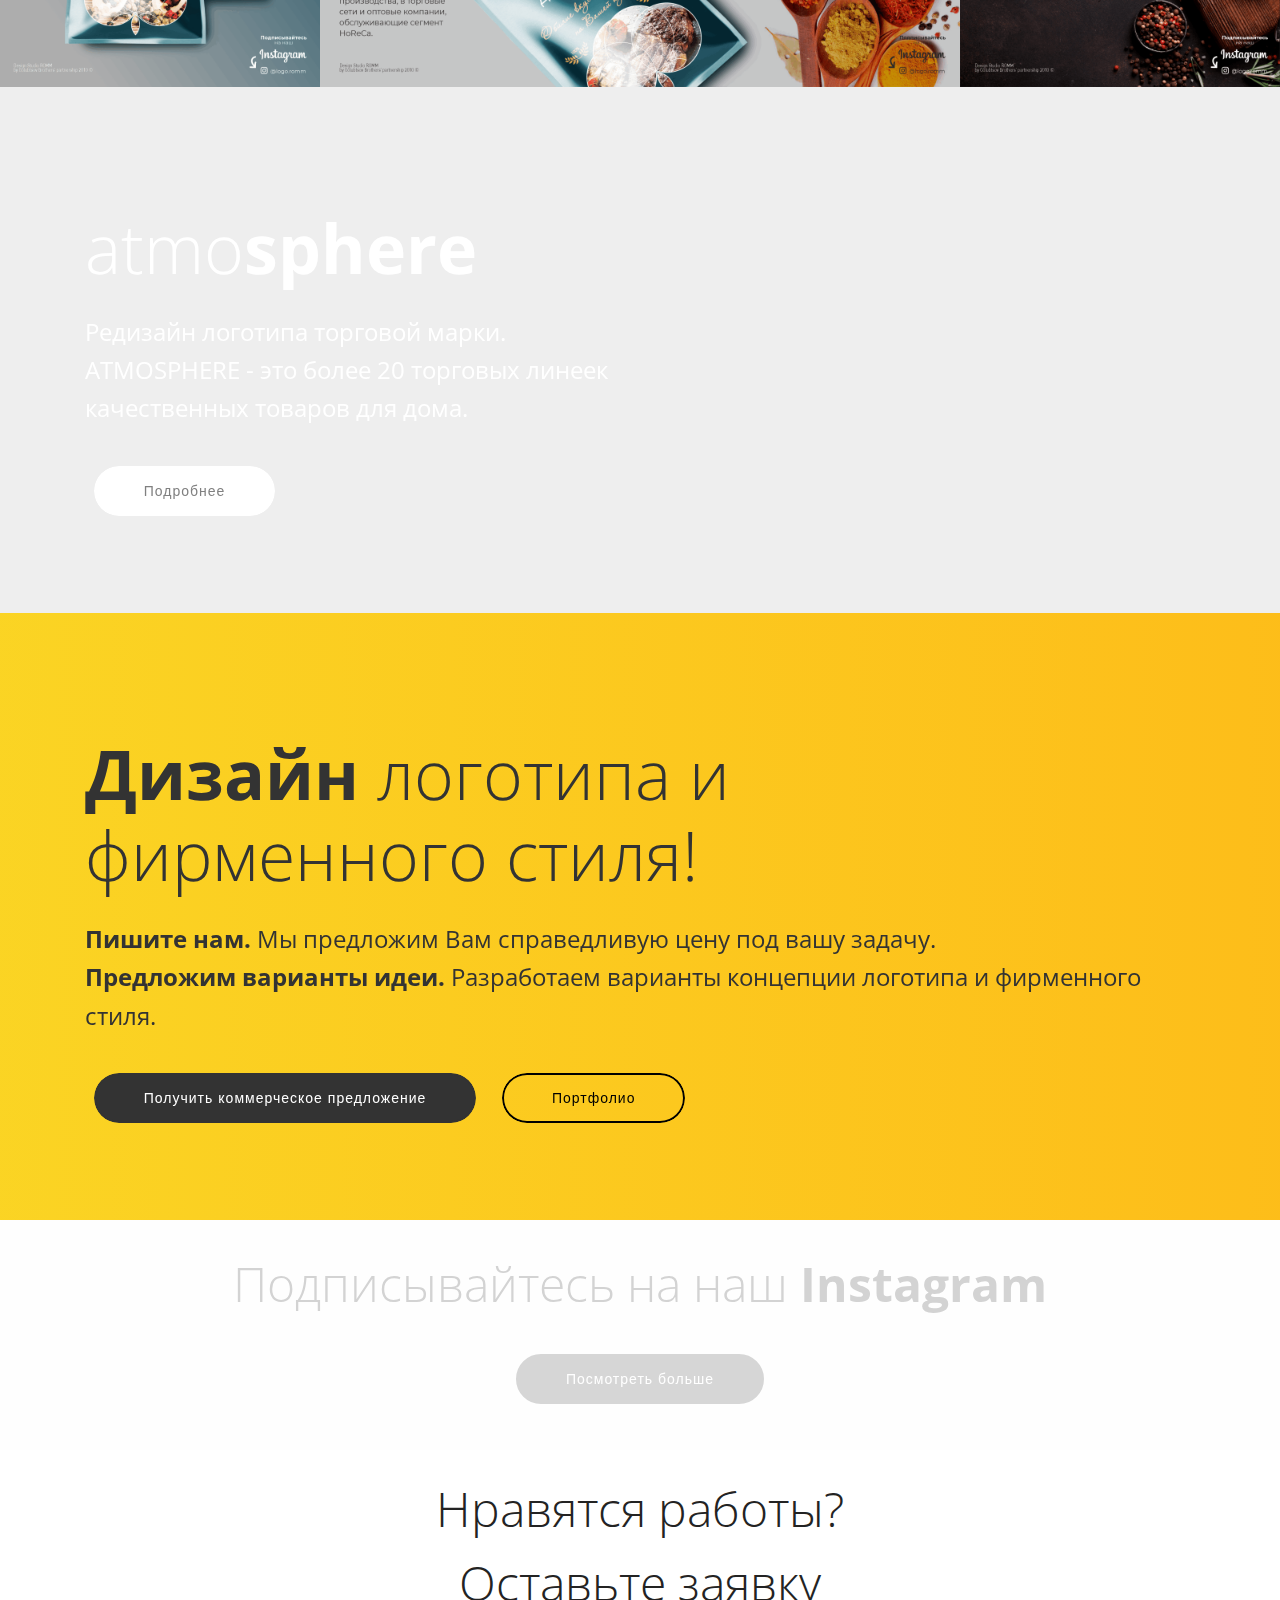
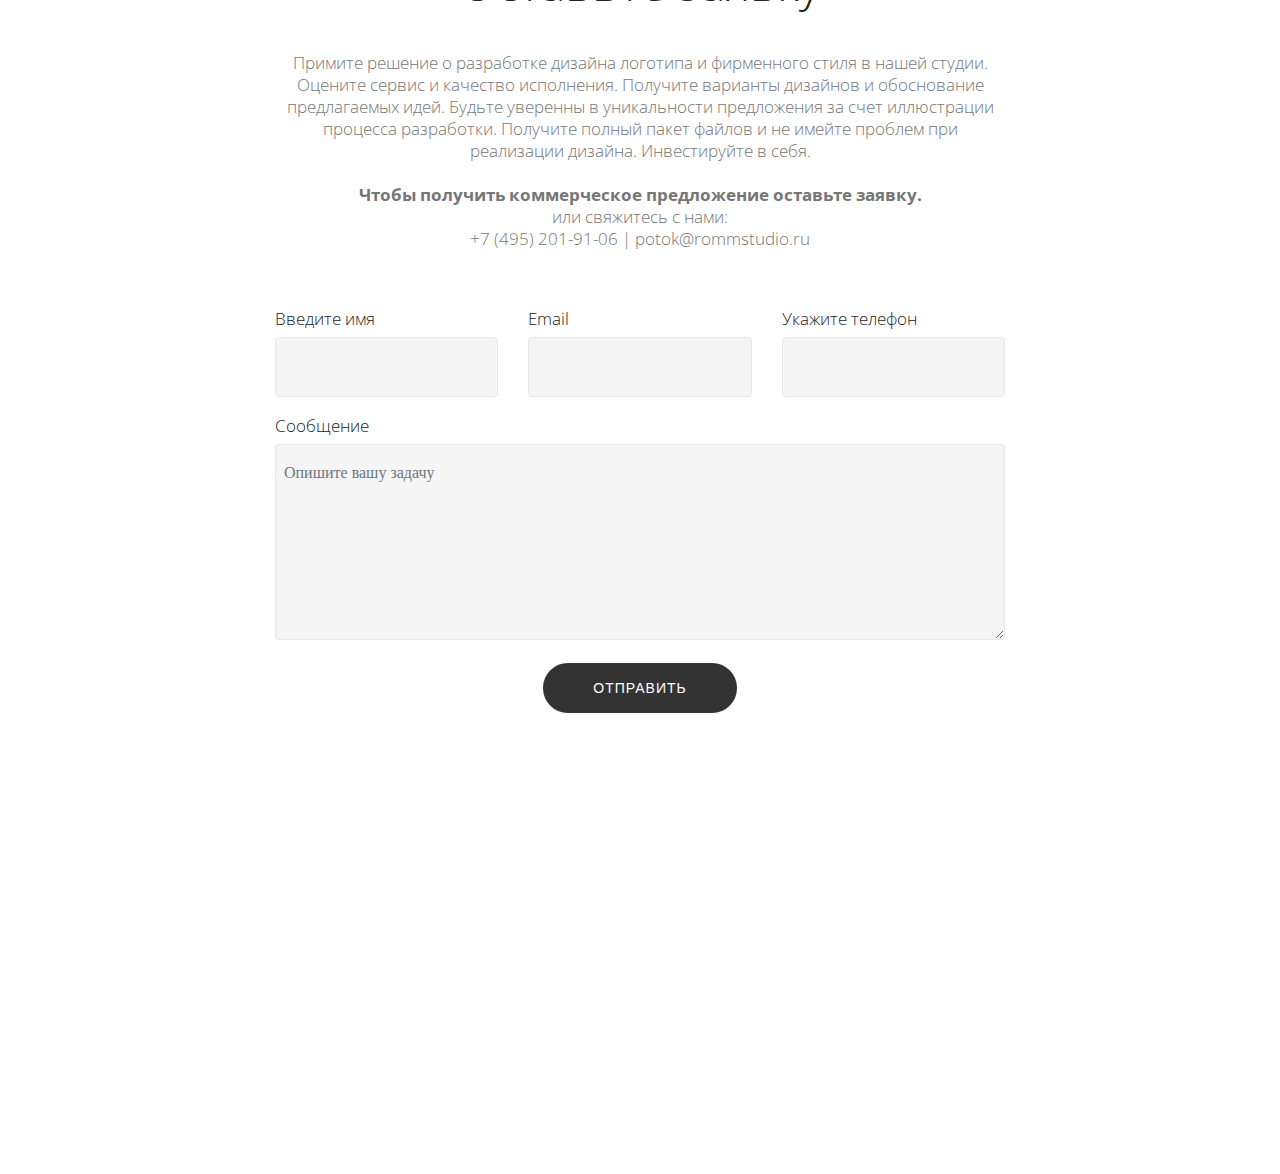
==== commit 1ce471f1: "create github pages" ====
--- a/index.html
+++ b/index.html
@@ -194,7 +194,7 @@
     <div class="container">
         <div class="media-container-row">
             <div class="media-content" style="width: 100%;">
-                <h1 class="mbr-section-title align-left mbr-white pb-3 mbr-fonts-style display-2"><strong>Разработаем Вам</strong>&nbsp;правильный логотип и<br> фирменный стиль или вернем Вам деньги.</h1>
+                <h1 class="mbr-section-title align-left mbr-white pb-3 mbr-fonts-style display-2"><strong>Разработаем Вам</strong>&nbsp;правильный логотип и<br> фирменный стиль или вернем деньги.</h1>
                 <div class="mbr-section-text mbr-white pb-3 align-left ">
                     <p class="mbr-text mbr-fonts-style display-5">Разрабатываем фирменные стили<strong><em> более</em> <em>10 лет.</em></strong>&nbsp;Имеем международный опыт. Если наши идеи Вам не подойдут - <strong>МЫ ВЕРНЕМ ВАМ ДЕНЬГИ</strong>.<br><br><strong>Пишите нам. </strong>Мы предложим Вам справедливую цену под вашу задачу. <br><strong>Предложим варианты идеи.</strong> Разработаем варианты концепции логотипа и фирменного стиля.</p>
                 </div>
@@ -536,7 +536,7 @@
             <div class="media-container-column col-lg-8" data-form-type="formoid">
                     <div data-form-alert="" hidden="">Спасибо, Ваша заявка принята!</div>
             
-                    <form class="mbr-form" action="https://mobirise.com/" method="post" data-form-title="Mobirise Form"><input type="hidden" name="email" data-form-email="true" value="m6V97+mR5kCYCNIHq7Veyz0VRM8O1MSLTFBFZWY7L3zbKp6T40TNQtsAMytbdAL3lMhPwcYCpkMqJ3JCIm+o0XYqMGv9uqgPM0vlrPL0C5C0RY0+MyOrK7PxLyR0efoK">
+                    <form class="mbr-form" action="https://mobirise.com/" method="post" data-form-title="Mobirise Form"><input type="hidden" name="email" data-form-email="true" value="rR5hLGoogZ5YMSjFsskO1Lbc8qDLlQPcGnSQaX0RoF12+Zh90kxPrTzBBB6zmFv4s6I9KgHcES8ey2YcYDjmKuQZG6xbz8hKmCIpmJHLPHGrMroSOtQ0spFhKTw4JI/T">
                         <div class="row row-sm-offset">
                             <div class="col-md-4 multi-horizontal" data-for="name">
                                 <div class="form-group">
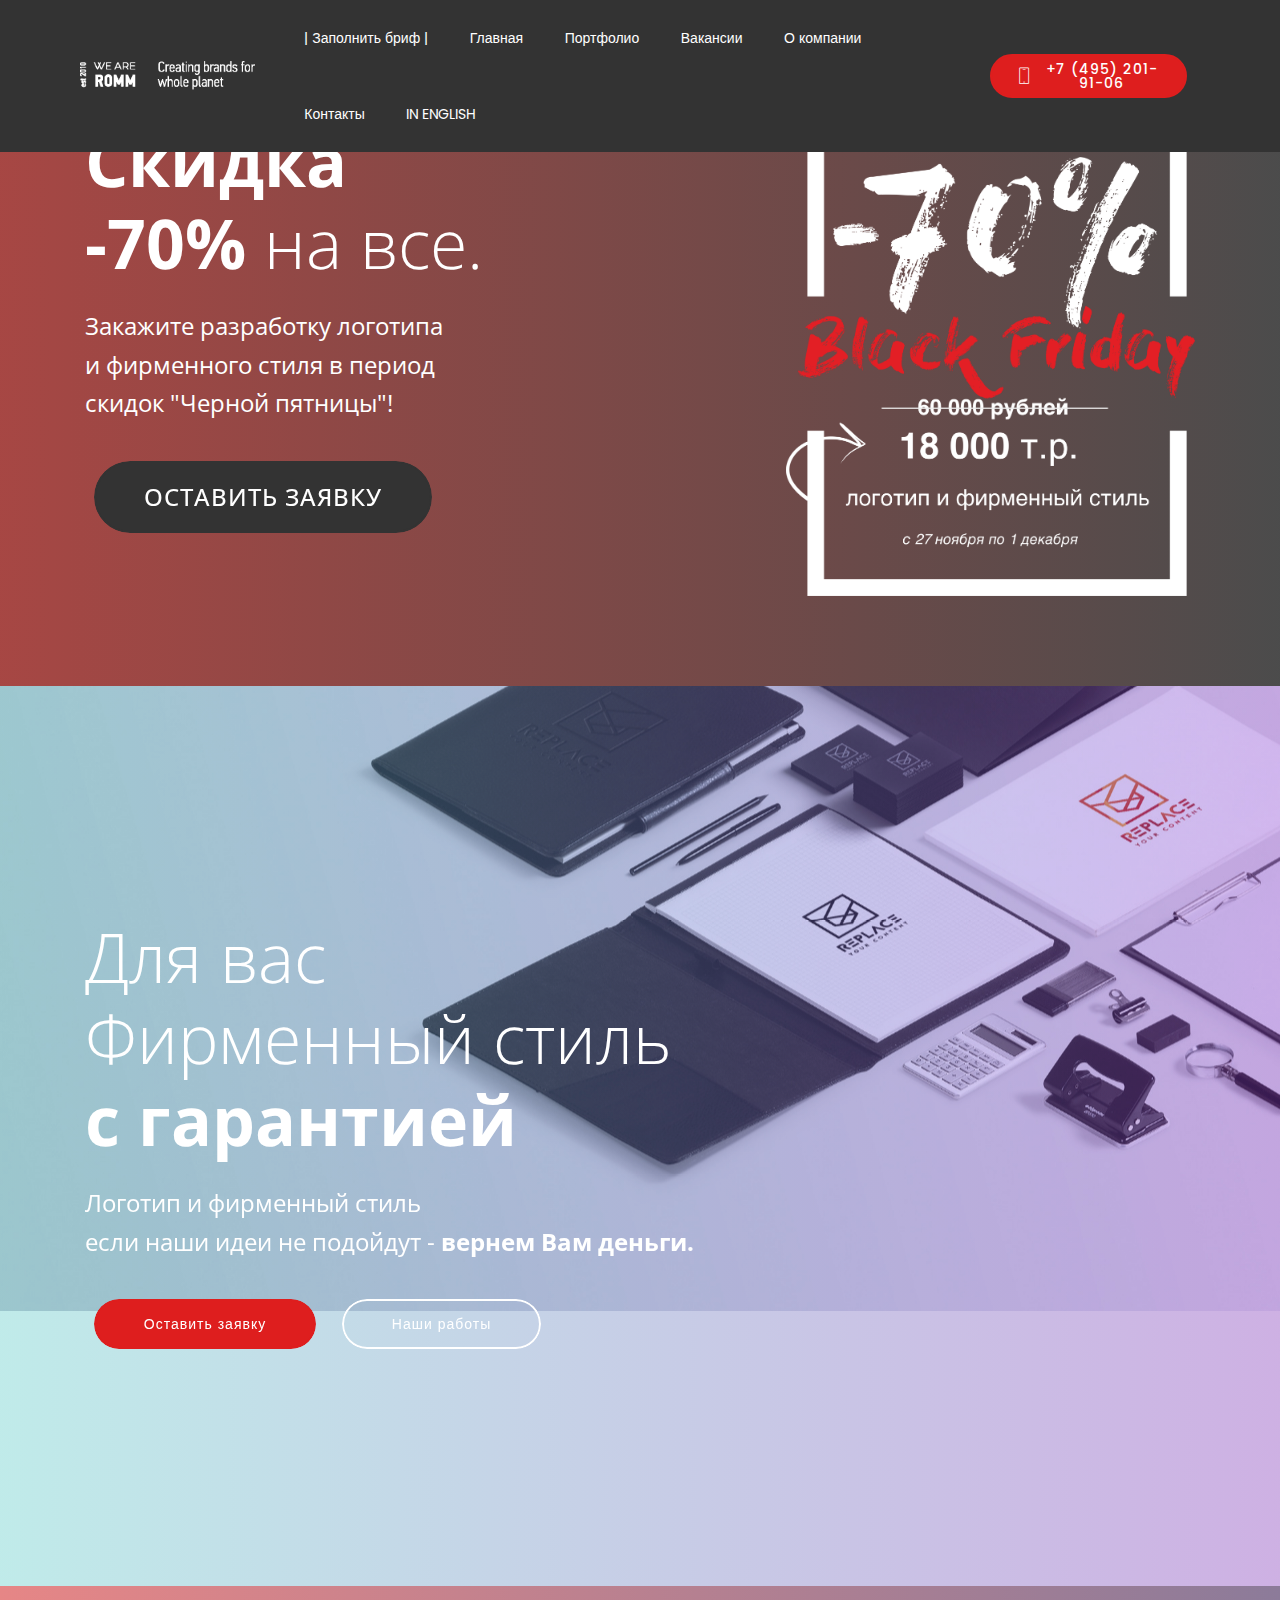
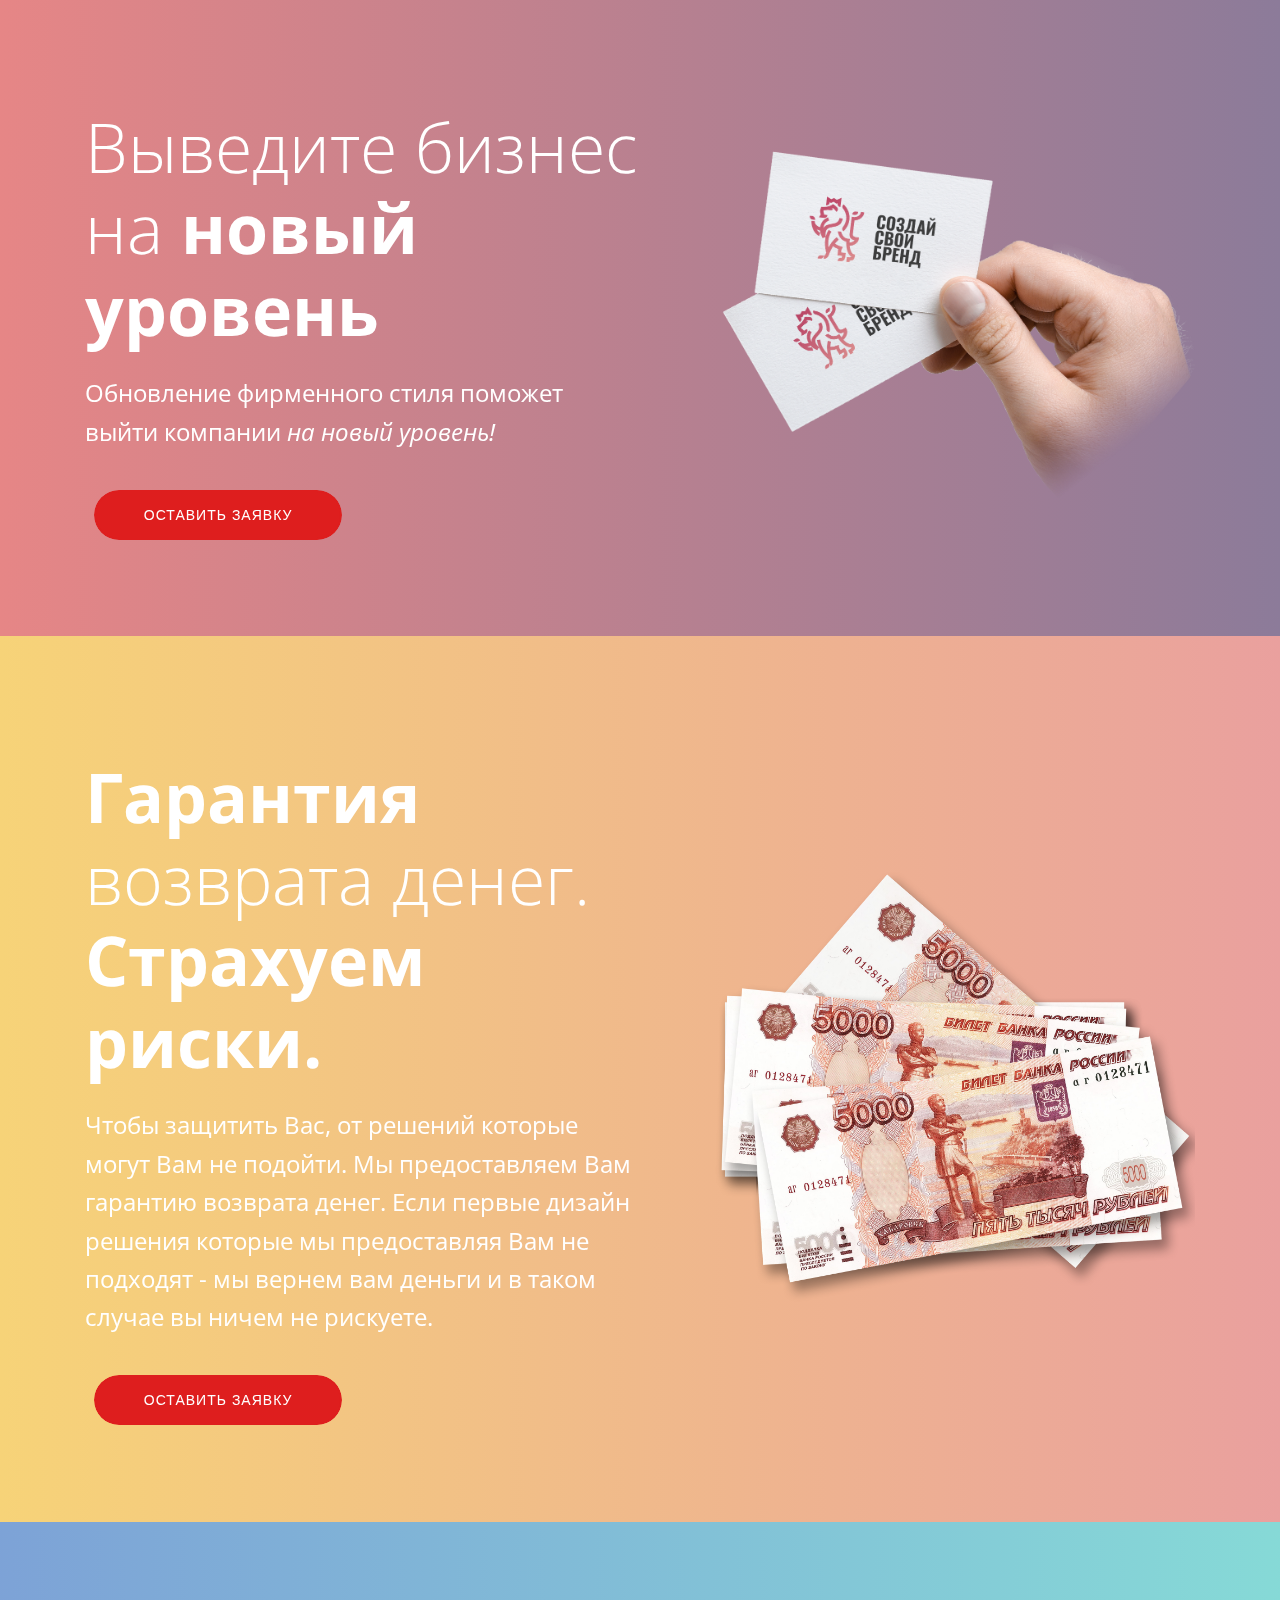
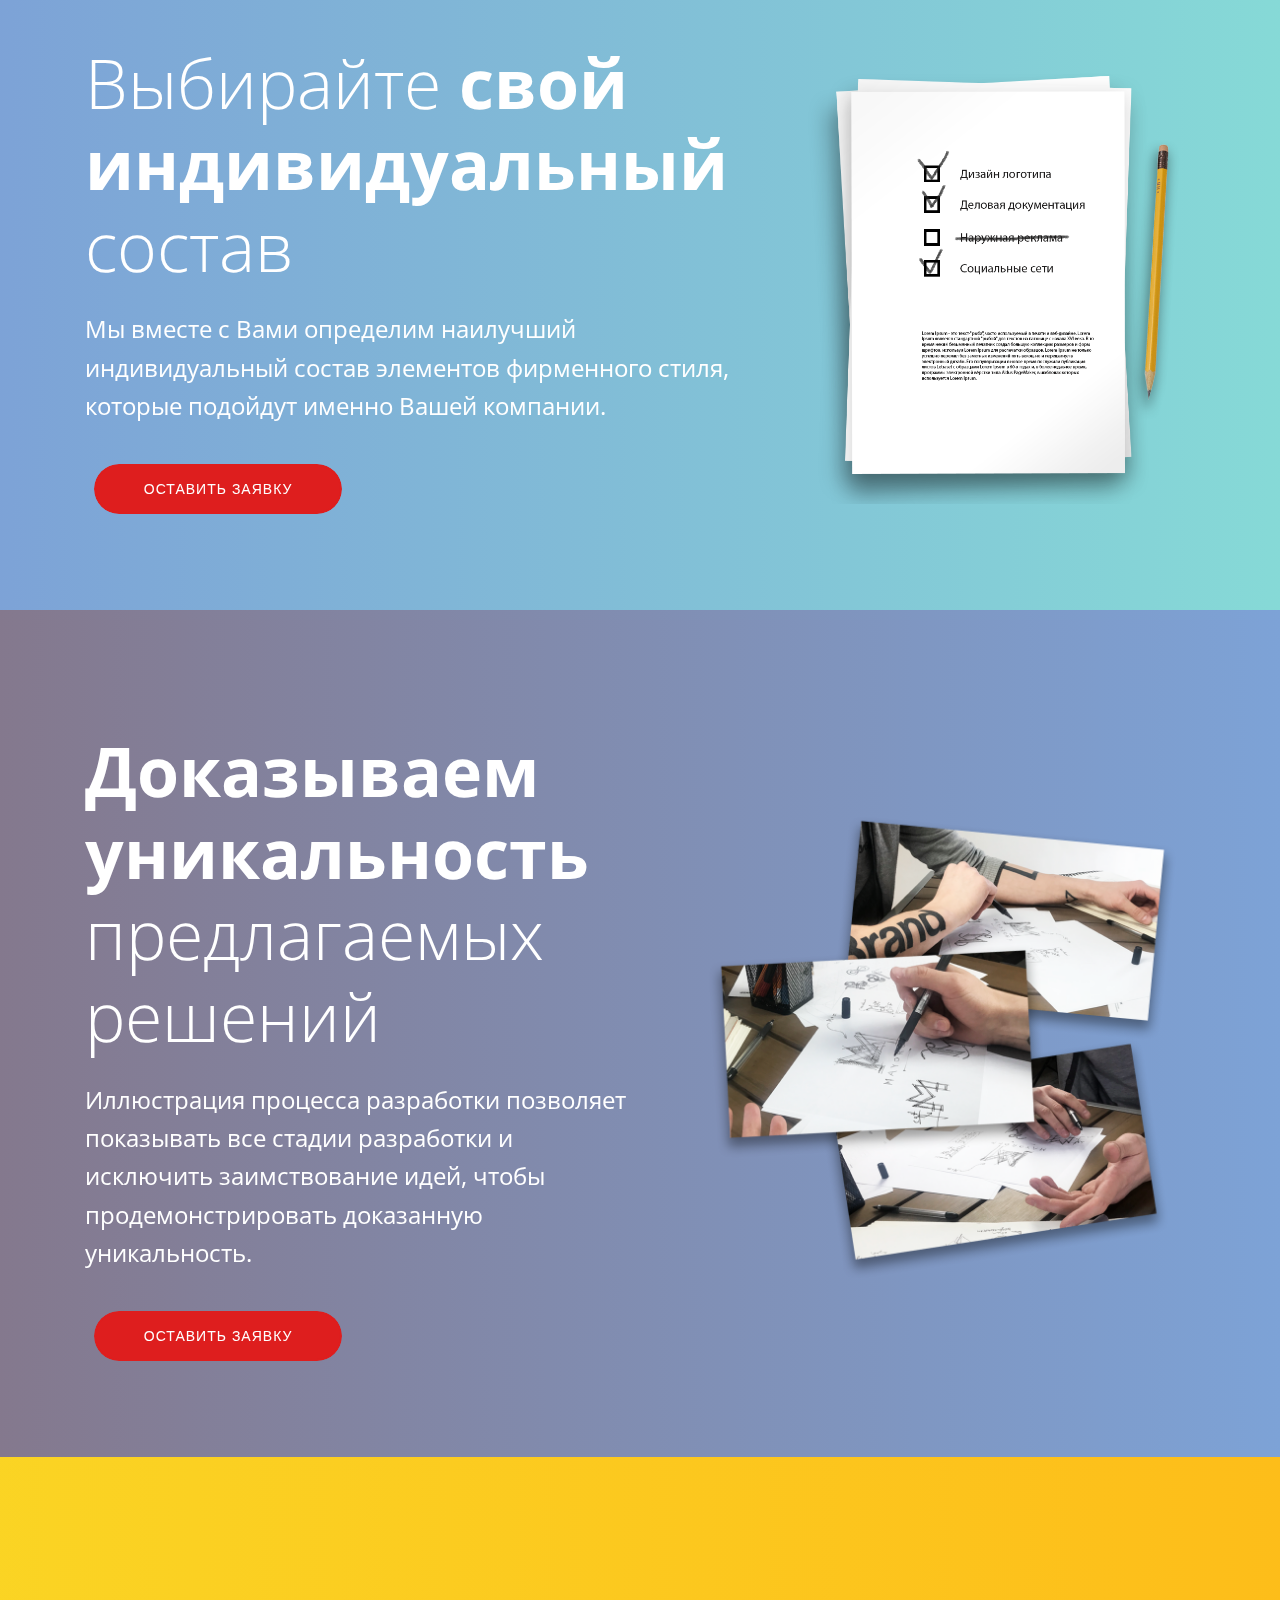
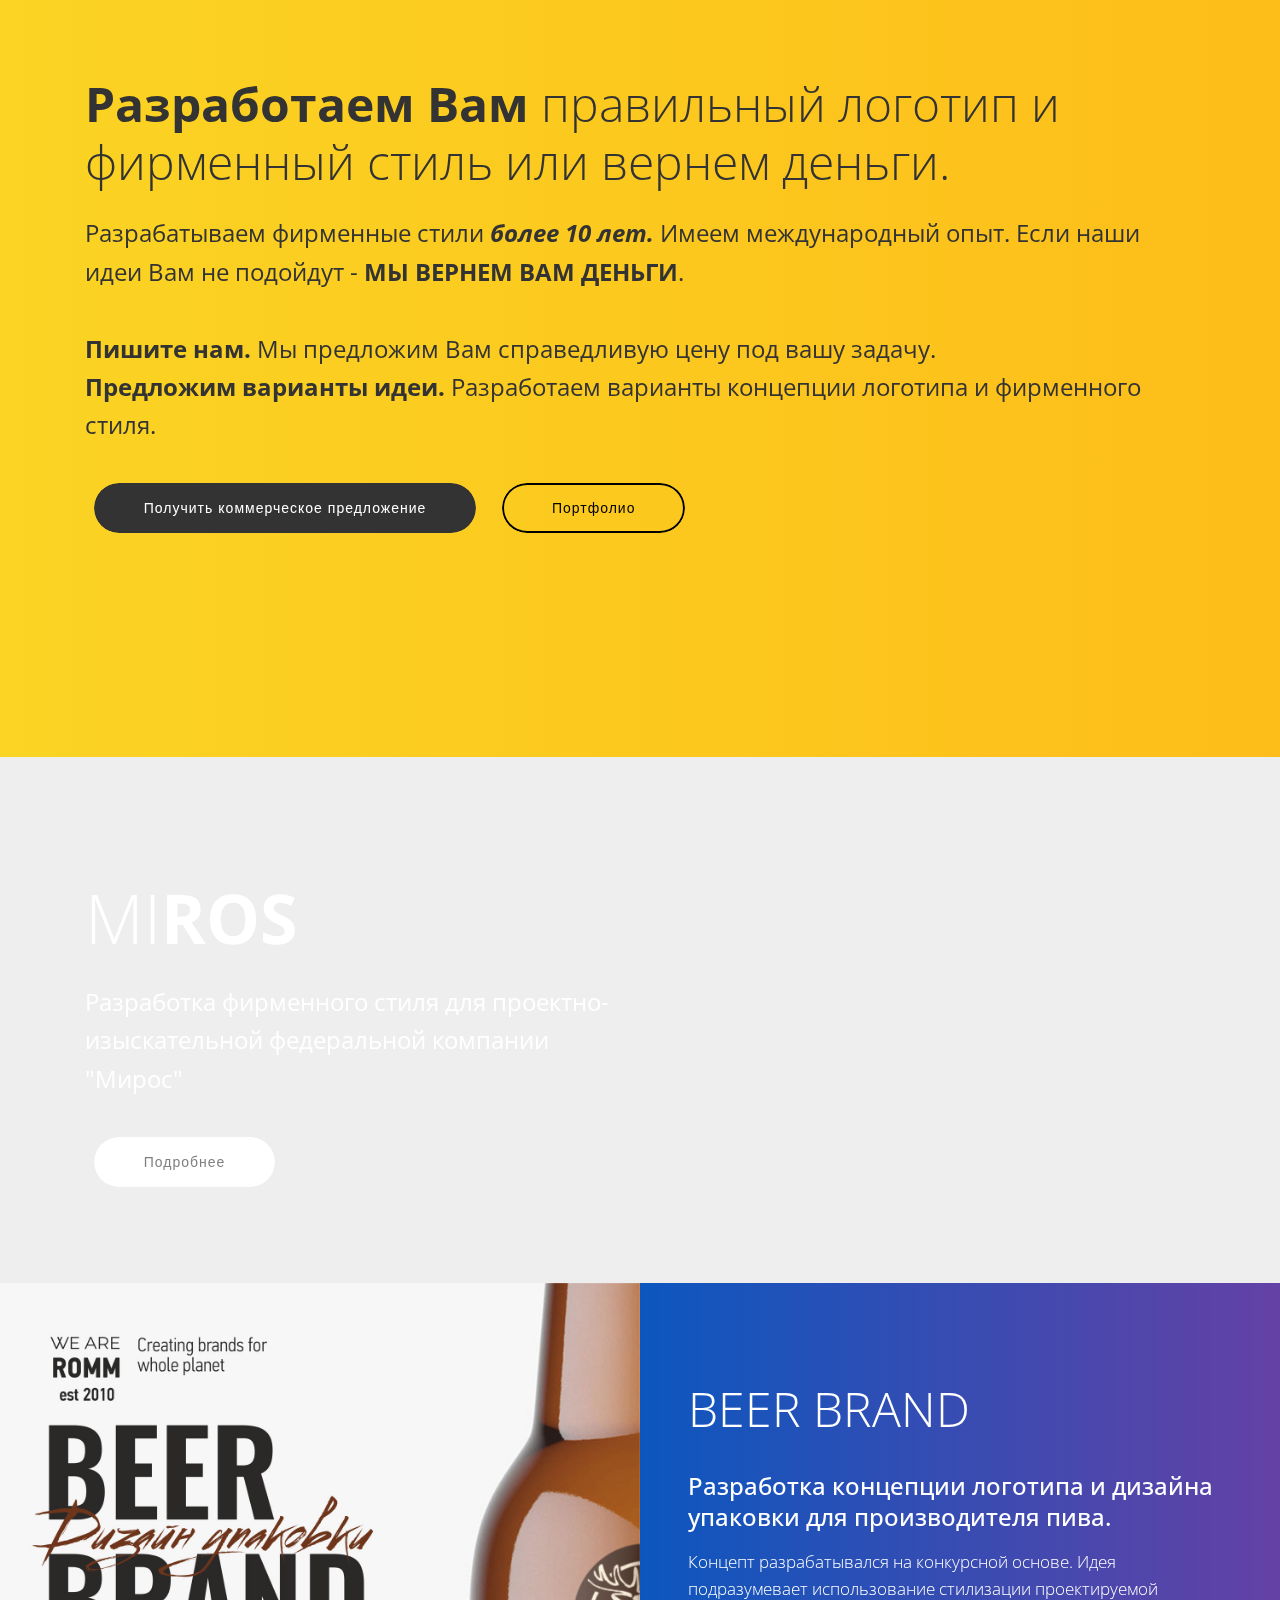
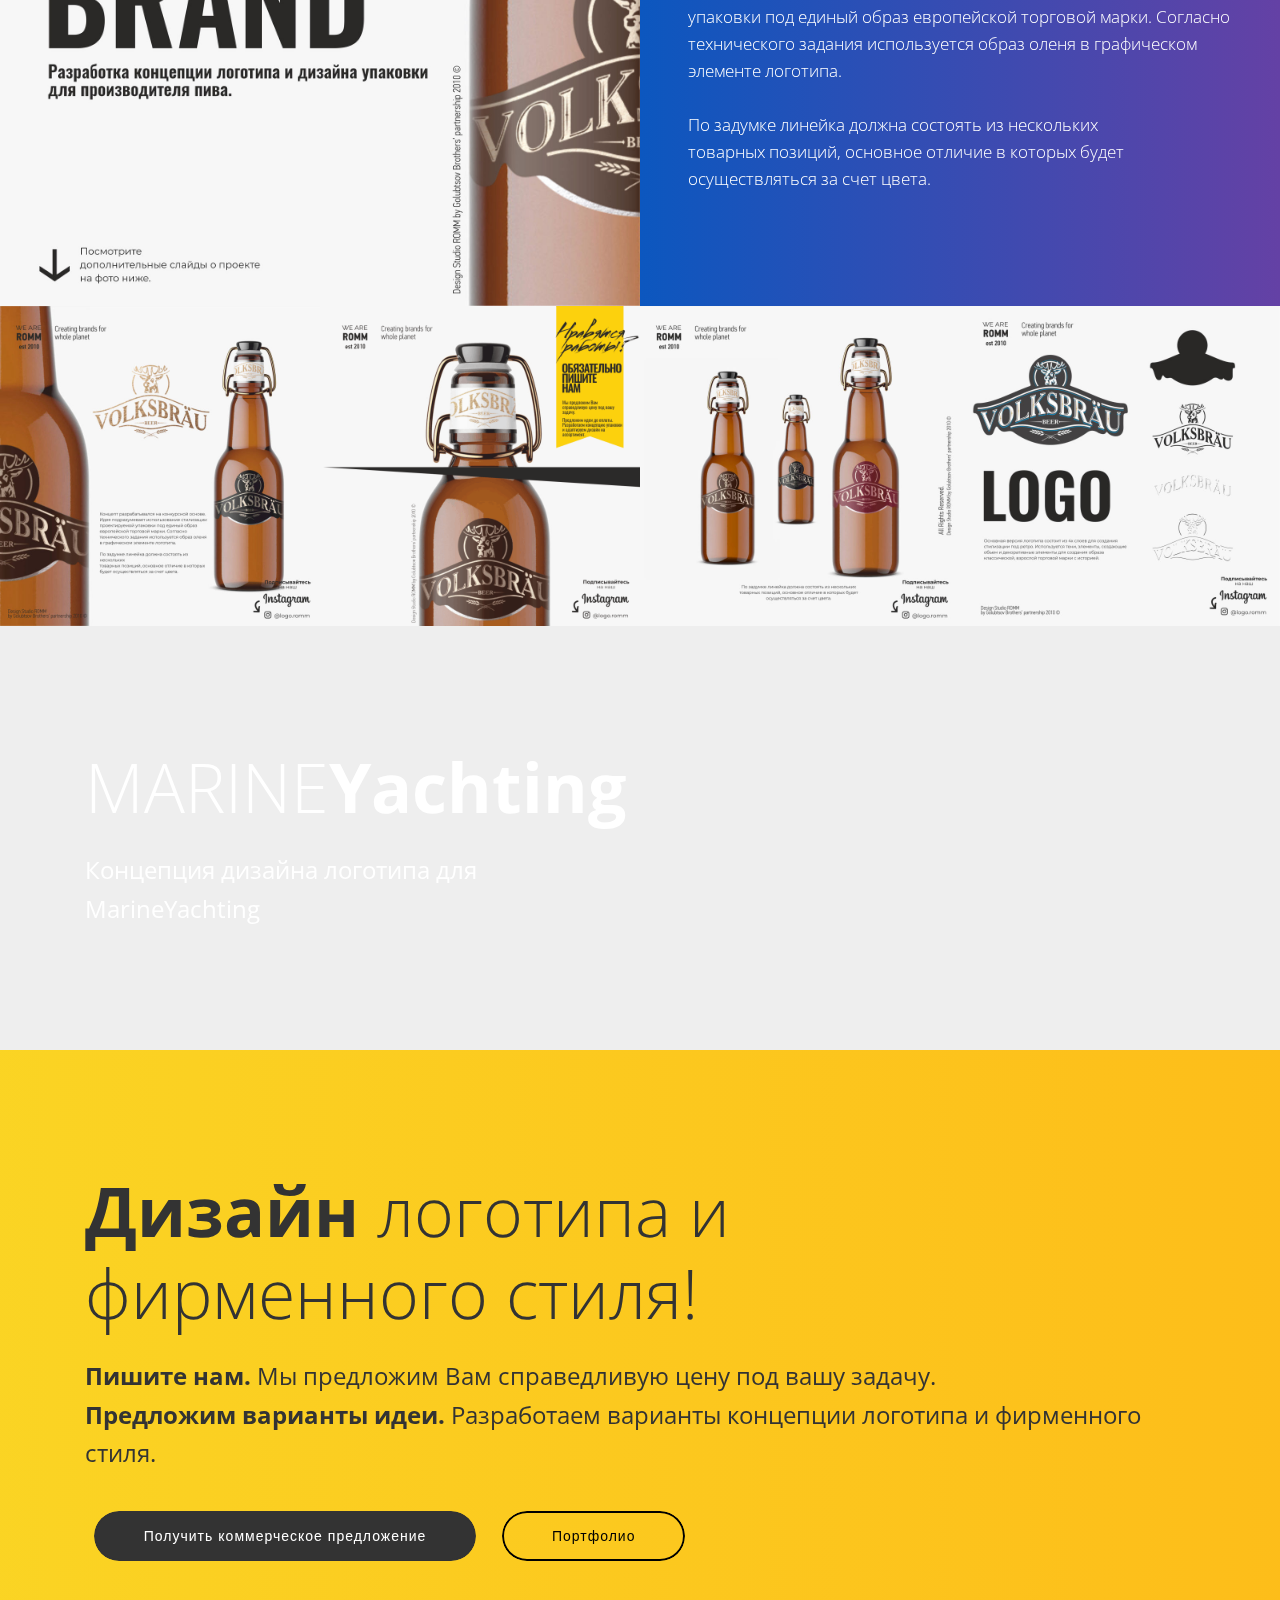
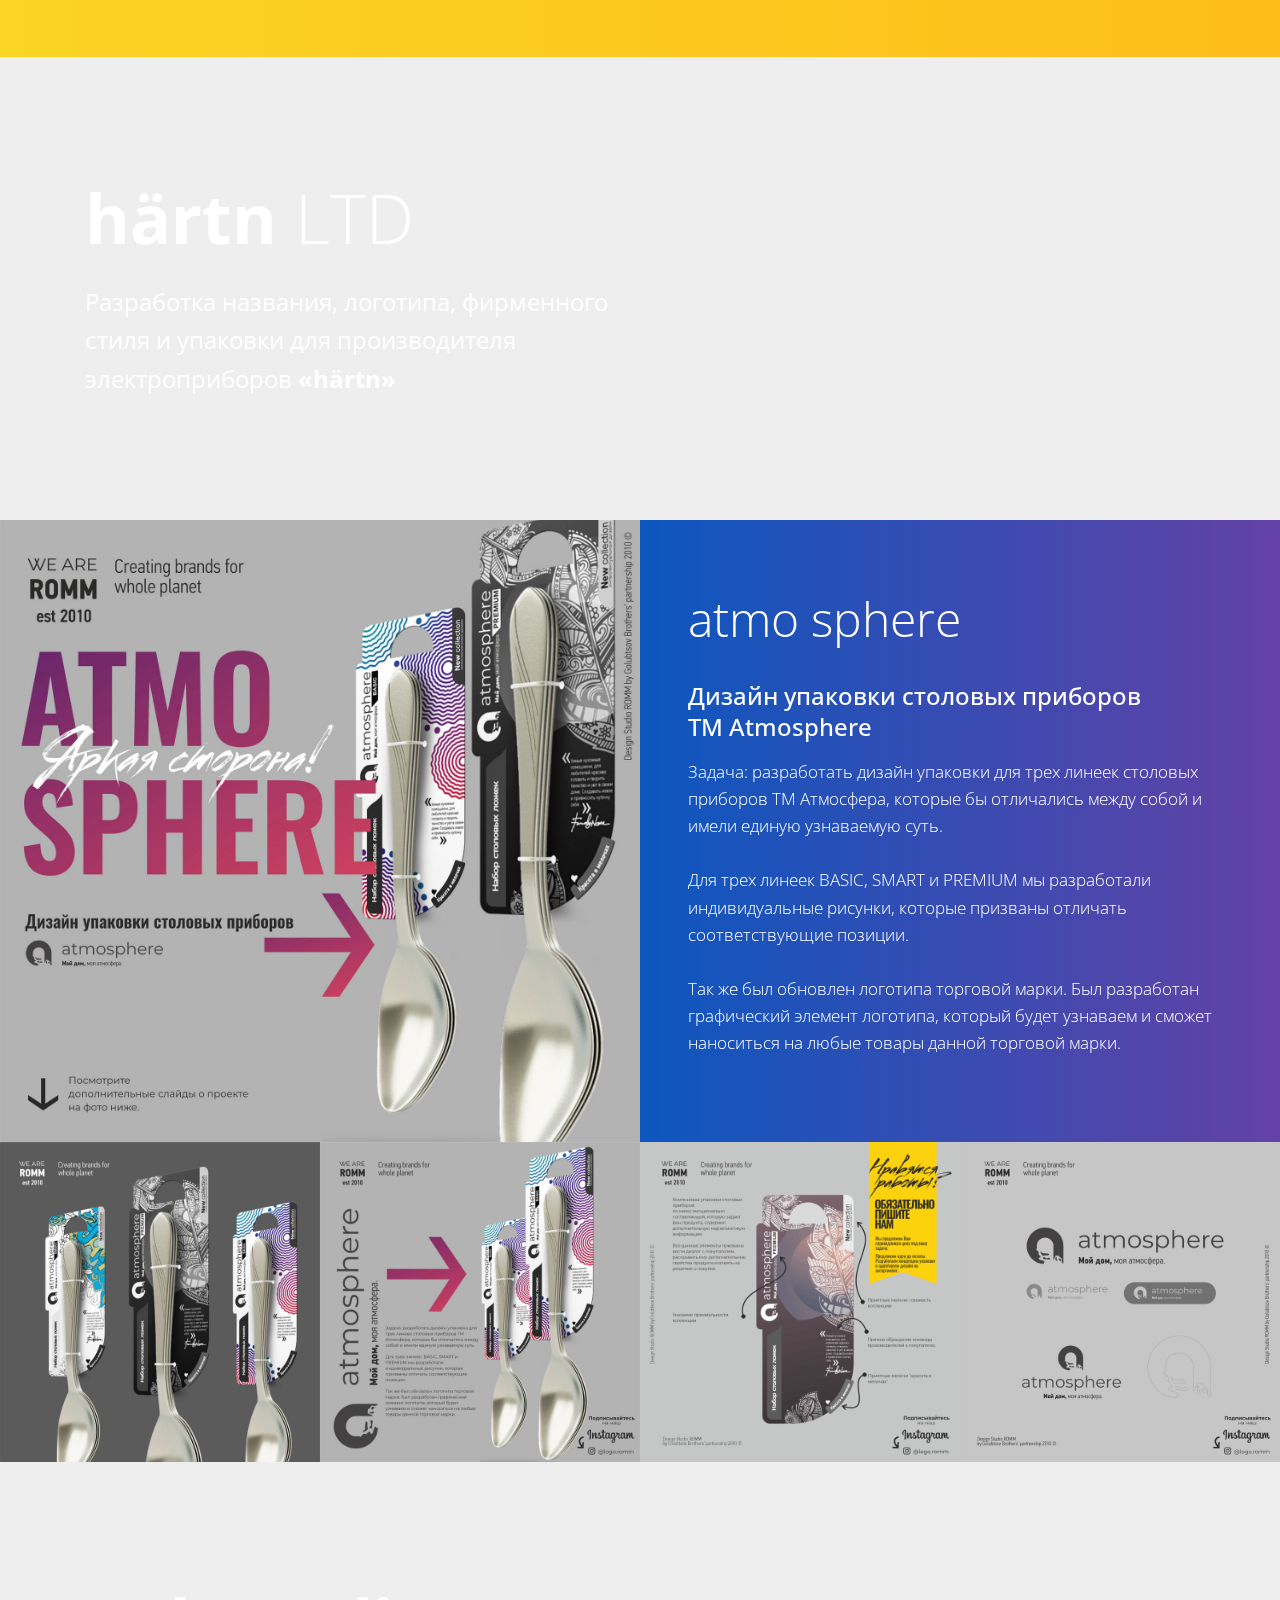
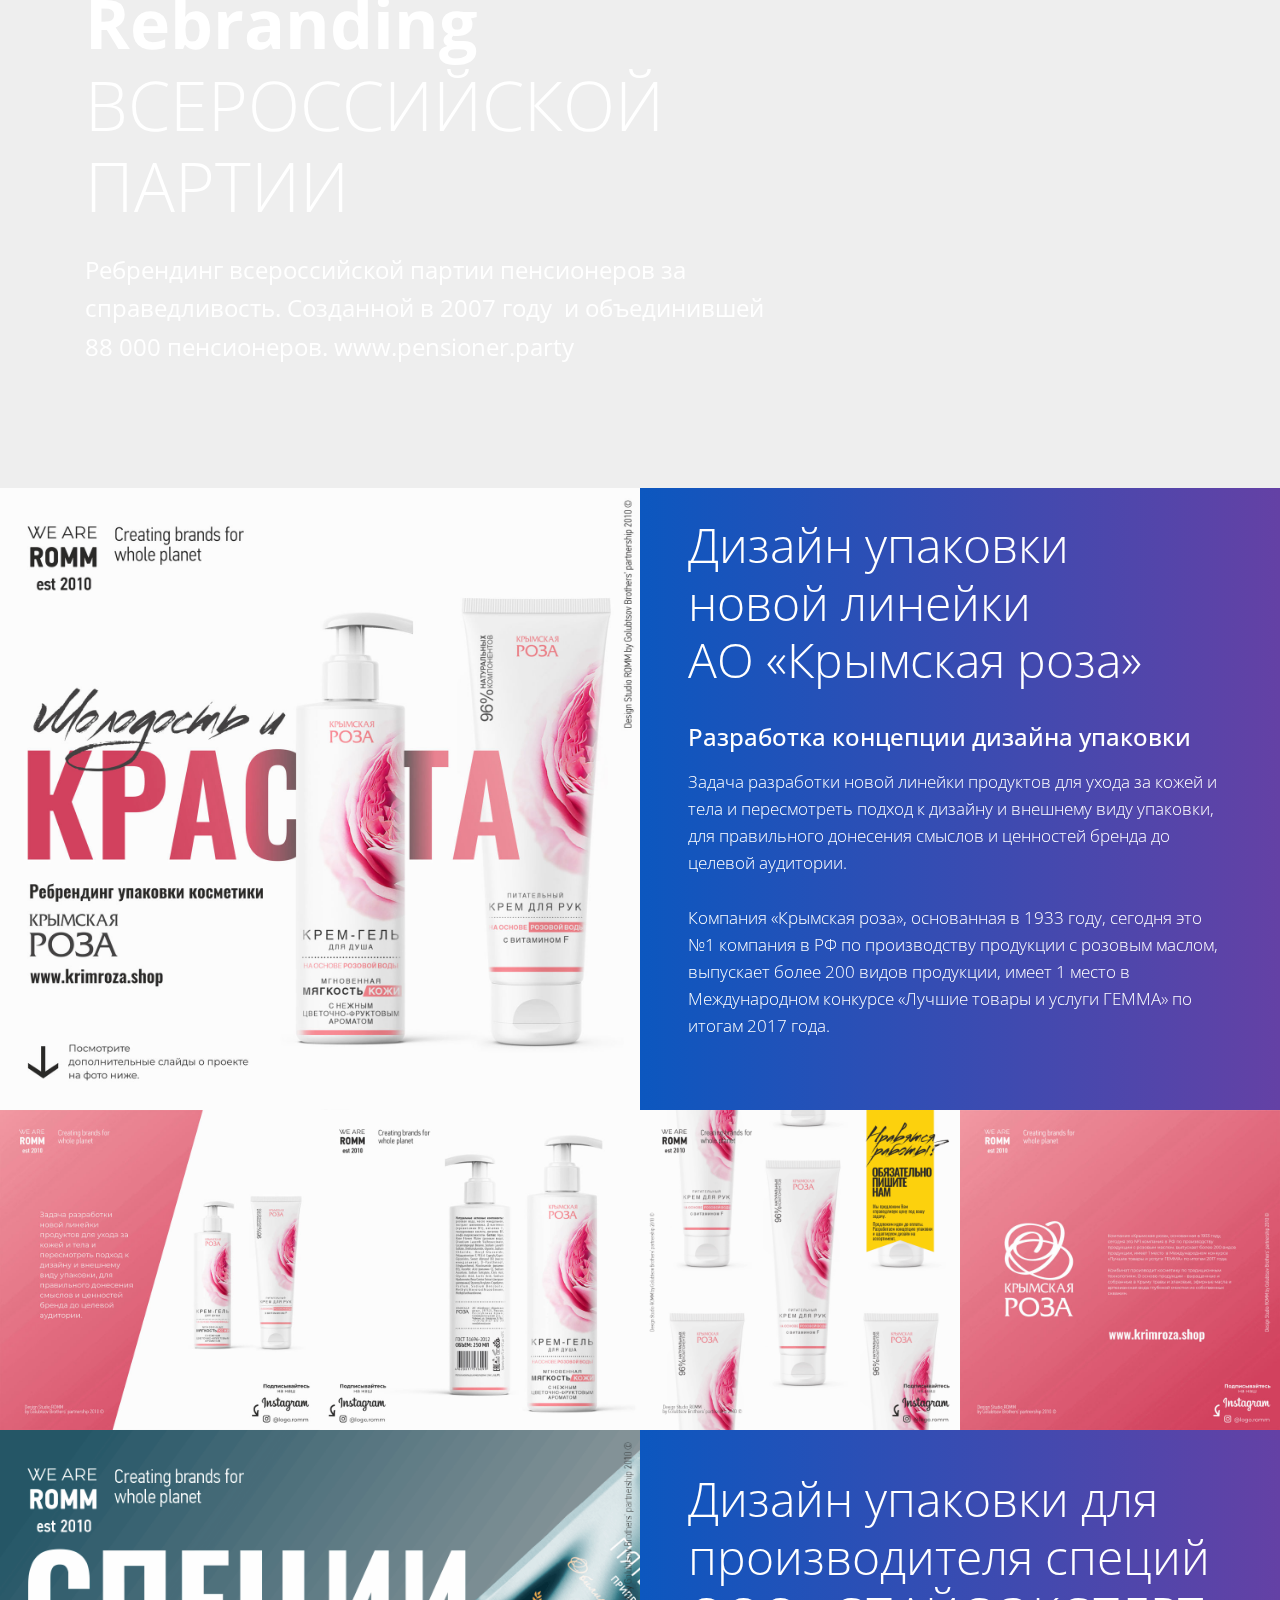
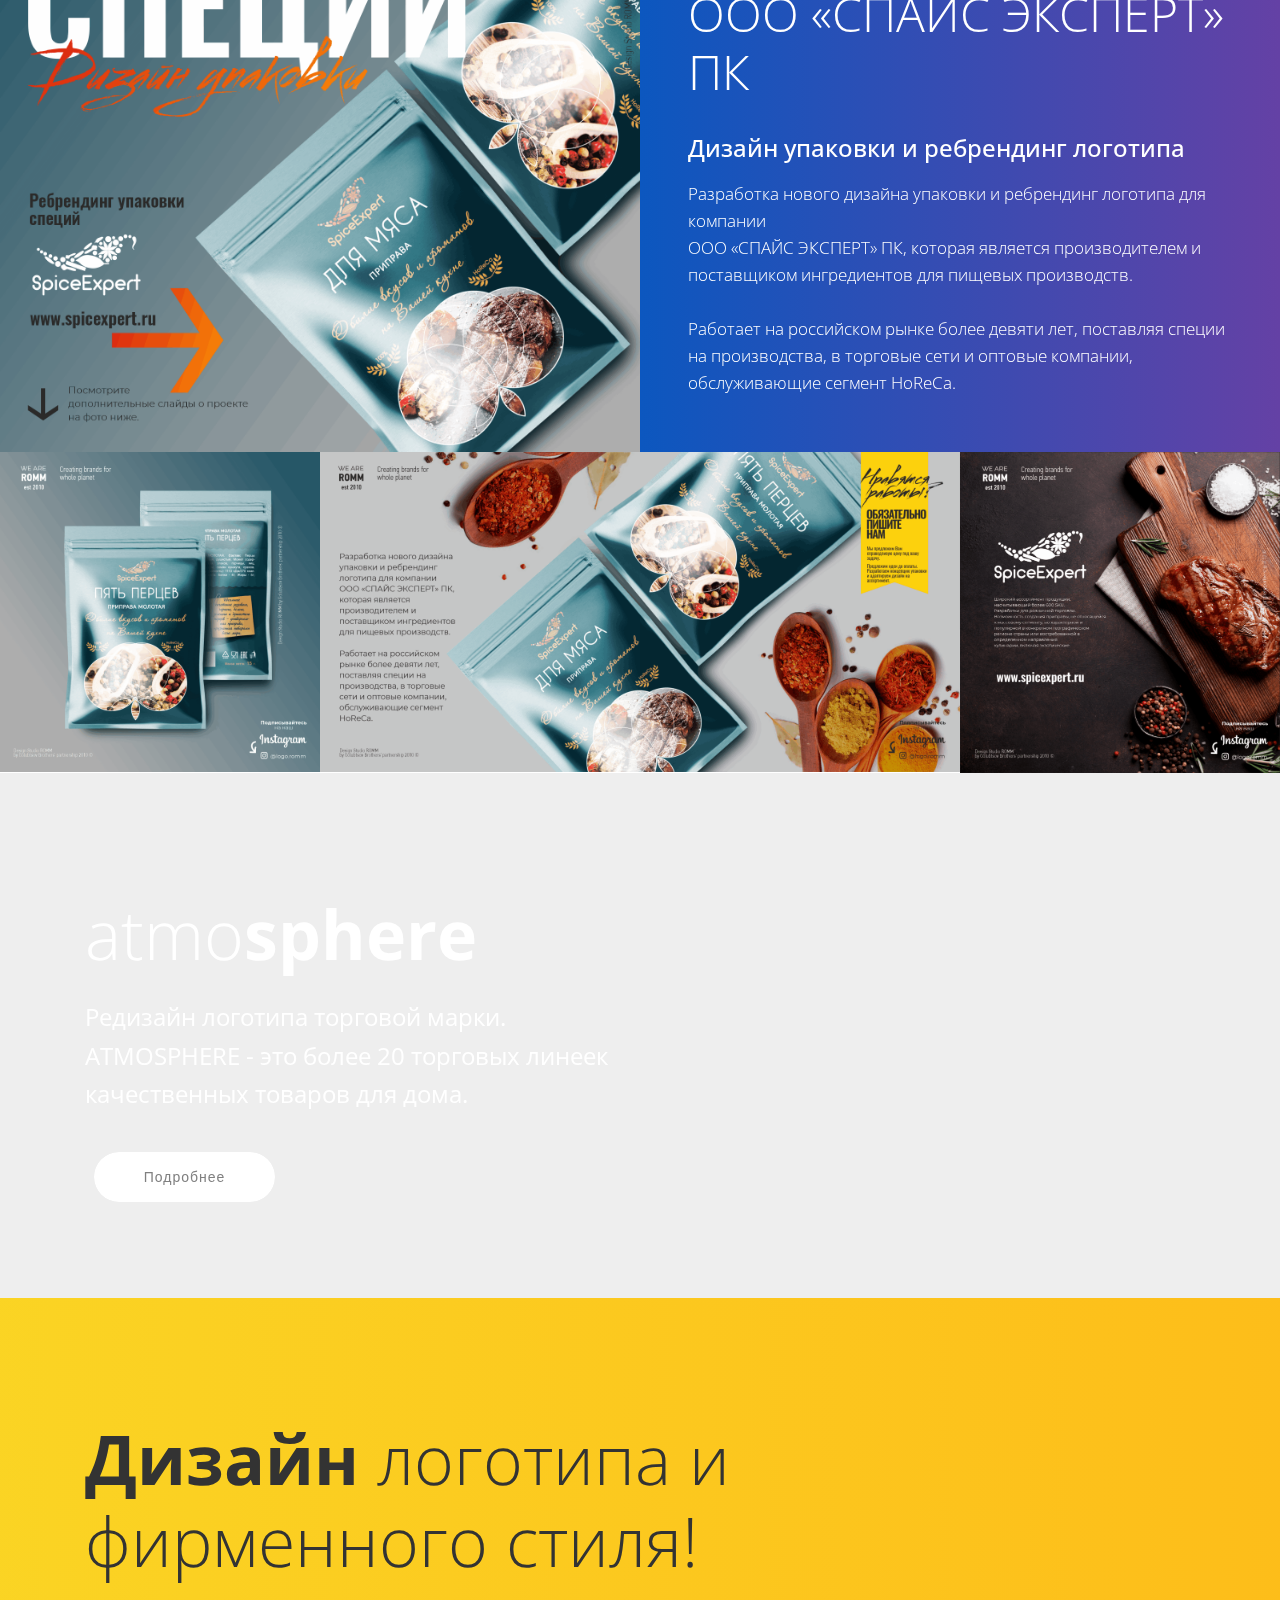
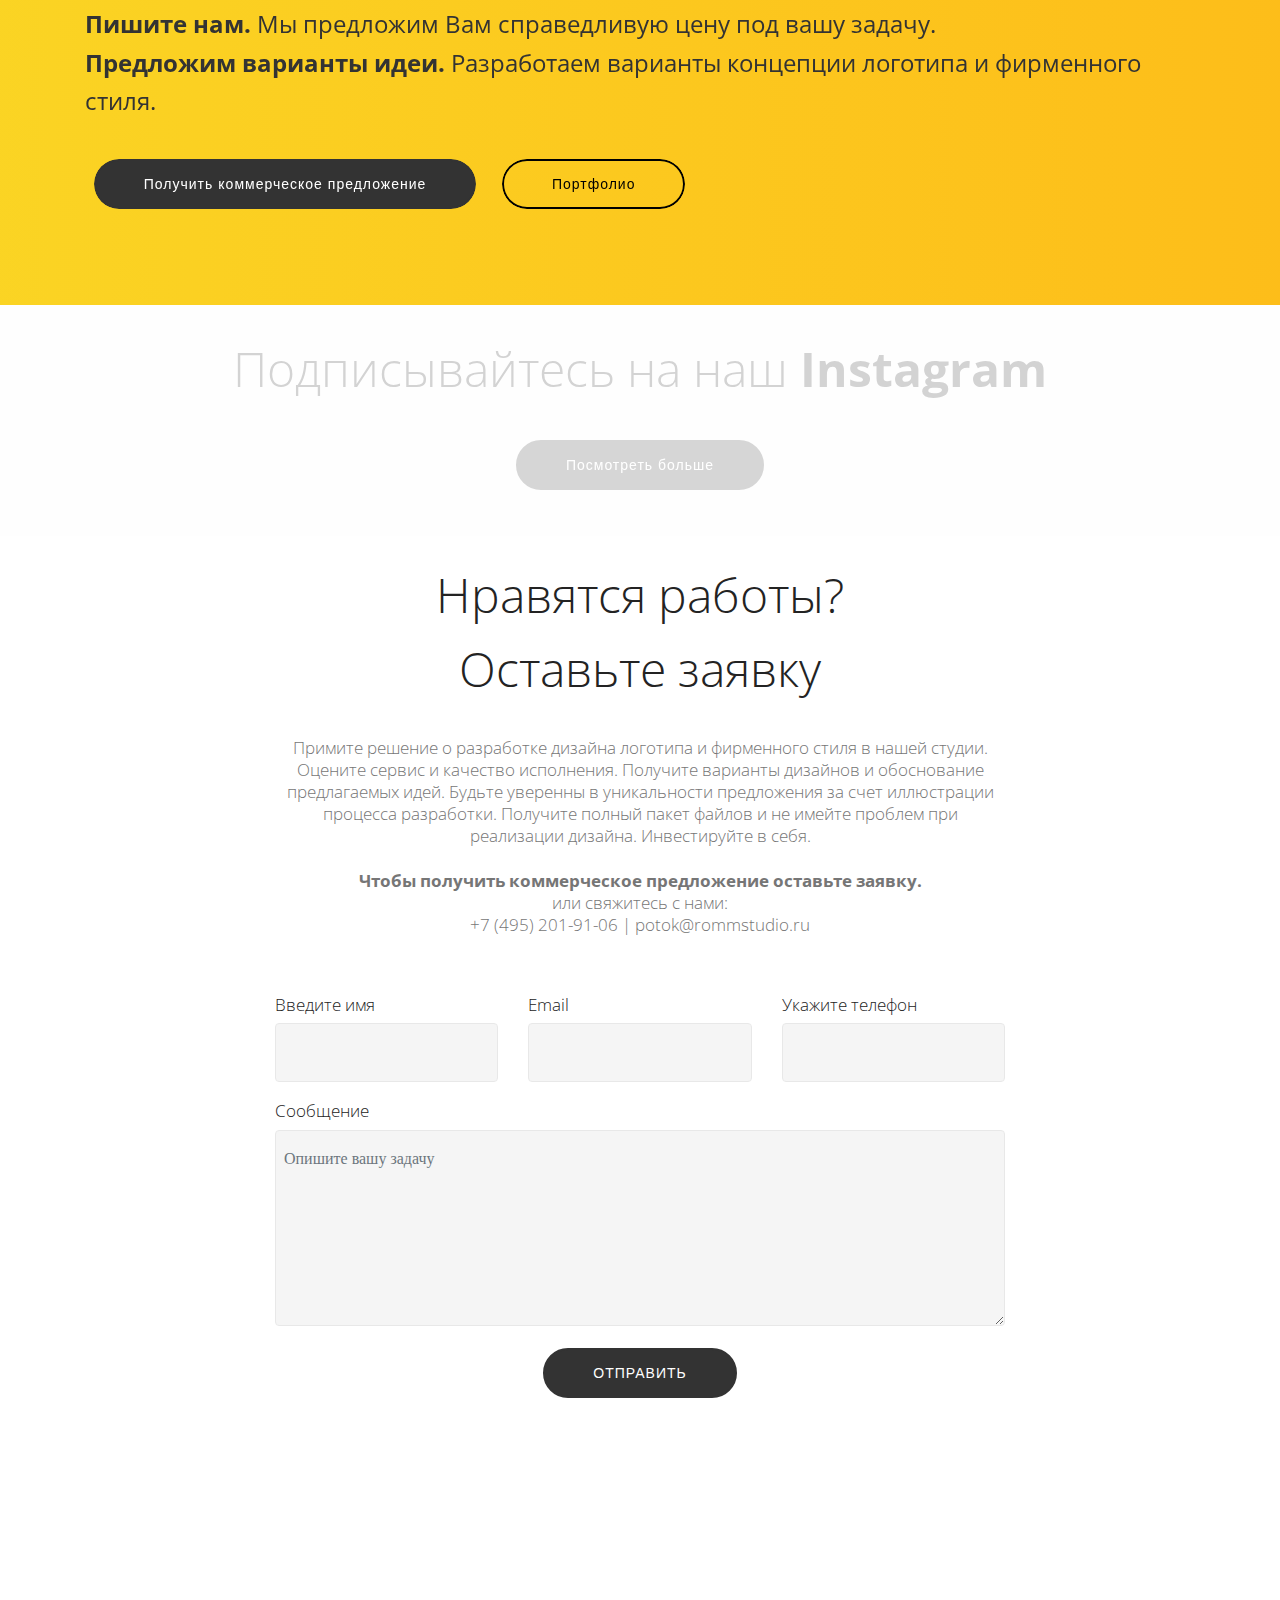
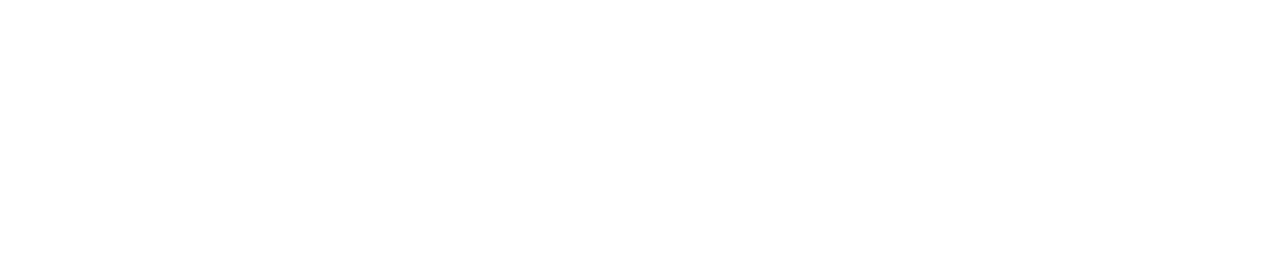
==== commit 822c1f69: "create github pages" ====
--- a/index.html
+++ b/index.html
@@ -70,6 +70,29 @@
     </nav>
 </section>
 
+<section class="header2 cid-rJ2T3RWEix" data-bg-video="https://www.youtube.com/watch?v=36YgDDJ7XSc" id="header2-72">
+
+    
+
+    <div class="mbr-overlay" style="opacity: 0.8;">
+    </div>
+
+    <div class="container">
+        <div class="media-container-row">
+            <div class="media-content">
+                <h1 class="mbr-section-title mbr-white pb-3 mbr-fonts-style display-1"><strong>Скидка </strong><br><strong>-70%</strong> на все.</h1><h5></h5>
+                <div class="mbr-section-text mbr-white pb-3 ">
+                    <p class="mbr-text mbr-fonts-style display-5">Закажите разработку логотипа<br>и фирменного стиля в период<br>скидок "Черной пятницы"!</p>
+                </div>
+                <div class="mbr-section-btn"><a class="btn btn-md btn-bgr btn-danger display-5" href="index.html#form1-e">ОСТАВИТЬ ЗАЯВКУ</a></div>
+            </div>
+            <div class="mbr-figure" style="width: 70%;">
+                <img src="assets/images/black-friday.png" alt="Mobirise" title="">
+            </div>
+        </div>
+    </div>
+</section>
+
 <section class="header1 cid-rIxecFGkUd mbr-fullscreen mbr-parallax-background" id="header1-64">
 
     
@@ -82,7 +105,7 @@
             <div class="media-content" style="width: 65%;">
                 <h1 class="mbr-section-title align-left mbr-white pb-3 mbr-fonts-style display-1">Для вас<br>Фирменный стиль<br><strong>с гарантией</strong></h1>
                 <div class="mbr-section-text mbr-white pb-3 align-left ">
-                    <p class="mbr-text mbr-fonts-style display-5">Акция до конца недели. <br>Логотип и фирменный стиль за <strong>всего 37 тыс. руб.</strong><br>если наши идеи не подойдут - <strong>вернем Вам деньги.</strong></p>
+                    <p class="mbr-text mbr-fonts-style display-5">Логотип и фирменный стиль<br>если наши идеи не подойдут - <strong>вернем Вам деньги.</strong></p>
                 </div>
                 <div class="mbr-section-btn"><a class="btn btn-md btn-bgr btn-primary display-4" href="index.html#form1-e">Оставить заявку</a>
                     <a class="btn btn-md btn-white-outline btn-bgr display-4" href="Portfolio.html">Наши работы</a></div>
@@ -502,7 +525,7 @@
 
 </section>
 
-<section class="mbr-instagram-feed" data-rows="2" data-per-row-slider="" data-spacing="5" data-full-width="" data-token="8399821318.727bfe1.1db972854b3d4ce2a930adc8a09b54e7" data-per-row-grid="3" id="instagram-feed-block-v" data-rv-view="178" style="background-color: rgb(250, 250, 250); padding-top: 40px; padding-bottom: 40px;">
+<section class="mbr-instagram-feed" data-rows="2" data-per-row-slider="" data-spacing="5" data-full-width="" data-token="8399821318.727bfe1.1db972854b3d4ce2a930adc8a09b54e7" data-per-row-grid="3" id="instagram-feed-block-v" data-rv-view="182" style="background-color: rgb(250, 250, 250); padding-top: 40px; padding-bottom: 40px;">
     
     <div class="container container_toggle">
         <div class="row">
@@ -536,7 +559,7 @@
             <div class="media-container-column col-lg-8" data-form-type="formoid">
                     <div data-form-alert="" hidden="">Спасибо, Ваша заявка принята!</div>
             
-                    <form class="mbr-form" action="https://mobirise.com/" method="post" data-form-title="Mobirise Form"><input type="hidden" name="email" data-form-email="true" value="rR5hLGoogZ5YMSjFsskO1Lbc8qDLlQPcGnSQaX0RoF12+Zh90kxPrTzBBB6zmFv4s6I9KgHcES8ey2YcYDjmKuQZG6xbz8hKmCIpmJHLPHGrMroSOtQ0spFhKTw4JI/T">
+                    <form class="mbr-form" action="https://mobirise.com/" method="post" data-form-title="Mobirise Form"><input type="hidden" name="email" data-form-email="true" value="YkF6UDWREvJ5lZKN+6z6ChrRh1SEYTKoZFtE0EGIADgGs+u5hGT08gG9LdvK5bctOppY4SPwB5Qb0ssHqokUnwkUe53KlPUAVsIsaByEOC34f0LPSJOXdKEwurS2fJAh">
                         <div class="row row-sm-offset">
                             <div class="col-md-4 multi-horizontal" data-for="name">
                                 <div class="form-group">
@@ -615,7 +638,7 @@
                 <div class="col-md-6">
                     <div class="social-list align-right">
                         <div class="soc-item">
-                            <a href="https://www.instagram.com/logo.romm/" target="_blank">
+                            <a href="https://www.instagram.com/createyoursbrand/" target="_blank">
                                 <span class="mbr-iconfont mbr-iconfont-social socicon-instagram socicon"></span>
                             </a>
                         </div>
@@ -637,11 +660,11 @@
   <script src="assets/tether/tether.min.js"></script>
   <script src="assets/bootstrap/js/bootstrap.min.js"></script>
   <script src="assets/smoothscroll/smooth-scroll.js"></script>
+  <script src="assets/ytplayer/jquery.mb.ytplayer.min.js"></script>
+  <script src="assets/vimeoplayer/jquery.mb.vimeo_player.js"></script>
   <script src="assets/parallax/jarallax.min.js"></script>
   <script src="assets/dropdown/js/script.min.js"></script>
   <script src="assets/touchswipe/jquery.touch-swipe.min.js"></script>
-  <script src="assets/ytplayer/jquery.mb.ytplayer.min.js"></script>
-  <script src="assets/vimeoplayer/jquery.mb.vimeo_player.js"></script>
   <script src="assets/playervimeo/vimeo_player.js"></script>
   <script src="assets/masonry/masonry.pkgd.min.js"></script>
   <script src="assets/imagesloaded/imagesloaded.pkgd.min.js"></script>
--- a/assets/mobirise/css/mbr-additional.css
+++ b/assets/mobirise/css/mbr-additional.css
@@ -9002,6 +9002,34 @@
 .cid-rGhDL5xLQ6 .dropdown-item:hover {
   color: #4284df;
 }
+.cid-rJ2T3RWEix {
+  padding-top: 120px;
+  padding-bottom: 90px;
+}
+.cid-rJ2T3RWEix .media-content .btn-bgr {
+  z-index: 0;
+}
+.cid-rJ2T3RWEix .mbr-section-text {
+  word-break: break-word;
+}
+.cid-rJ2T3RWEix .mbr-overlay {
+  background: linear-gradient(90deg, #951d19, #232323);
+}
+@media (min-width: 992px) {
+  .cid-rJ2T3RWEix .mbr-figure {
+    padding-left: 4rem;
+  }
+}
+@media (max-width: 991px) {
+  .cid-rJ2T3RWEix .mbr-figure {
+    padding-top: 3rem;
+  }
+}
+@media (max-width: 767px) {
+  .cid-rJ2T3RWEix .mbr-text {
+    text-align: center;
+  }
+}
 .cid-rIxecFGkUd {
   background-image: url("../../../assets/images/isometric-stationery-mock-up-3.jpg");
 }
@@ -11240,6 +11268,61 @@
 .cid-rGsXCJ1qQg .mbr-section-btn {
   color: #333333;
 }
+.cid-rJ2W2eY89i {
+  padding-top: 120px;
+  padding-bottom: 90px;
+}
+.cid-rJ2W2eY89i .media-content .btn-bgr {
+  z-index: 0;
+}
+.cid-rJ2W2eY89i .mbr-section-text {
+  word-break: break-word;
+}
+.cid-rJ2W2eY89i .mbr-overlay {
+  background: linear-gradient(90deg, #951d19, #232323);
+}
+@media (min-width: 992px) {
+  .cid-rJ2W2eY89i .mbr-figure {
+    padding-left: 4rem;
+  }
+}
+@media (max-width: 991px) {
+  .cid-rJ2W2eY89i .mbr-figure {
+    padding-top: 3rem;
+  }
+}
+@media (max-width: 767px) {
+  .cid-rJ2W2eY89i .mbr-text {
+    text-align: center;
+  }
+}
+.cid-rJ03LJCBCL {
+  background-image: url("../../../assets/images/isometric-stationery-mock-up-3.jpg");
+}
+.cid-rJ03LJCBCL .media-content .btn-bgr {
+  z-index: 0;
+}
+.cid-rJ03LJCBCL .mbr-overlay {
+  background: linear-gradient(90deg, #6441a5, #2a0845);
+}
+@media (min-width: 992px) {
+  .cid-rJ03LJCBCL .media-content {
+    -webkit-flex-basis: auto;
+    flex-basis: auto;
+  }
+}
+@media (max-width: 991px) {
+  .cid-rJ03LJCBCL {
+    text-align: center !important;
+  }
+  .cid-rJ03LJCBCL .mbr-text {
+    text-align: center;
+  }
+}
+.cid-rJ03LJCBCL .media-container-row {
+  -webkit-justify-content: flex-start;
+  justify-content: flex-start;
+}
 .cid-rIIfsQ2QOl .navbar {
   padding: .5rem 0;
   background: #333333;
@@ -11854,33 +11937,32 @@
 .cid-rIIfsQ2QOl .dropdown-item:hover {
   color: #4284df;
 }
-.cid-rIIqYCtRj3 {
-  padding-top: 120px;
+.cid-rJ05yHPt80 {
+  padding-top: 30px;
   padding-bottom: 90px;
-}
-.cid-rIIqYCtRj3 .media-content .btn-bgr {
-  z-index: 0;
-}
-.cid-rIIqYCtRj3 .mbr-section-text {
-  word-break: break-word;
-}
-.cid-rIIqYCtRj3 .mbr-overlay {
-  background: linear-gradient(90deg, #de1e1e, #2a0845);
-}
-@media (min-width: 992px) {
-  .cid-rIIqYCtRj3 .mbr-figure {
-    padding-left: 4rem;
-  }
-}
-@media (max-width: 991px) {
-  .cid-rIIqYCtRj3 .mbr-figure {
-    padding-top: 3rem;
-  }
-}
-@media (max-width: 767px) {
-  .cid-rIIqYCtRj3 .mbr-text {
-    text-align: center;
-  }
+  background-color: #ffffff;
+}
+.cid-rJ05yHPt80 .title {
+  margin-bottom: 2rem;
+}
+.cid-rJ05yHPt80 .mbr-section-subtitle {
+  color: #767676;
+}
+.cid-rJ05yHPt80 a:not([href]):not([tabindex]) {
+  color: #fff;
+  border-radius: 3px;
+}
+.cid-rJ05yHPt80 a.btn-white:not([href]):not([tabindex]) {
+  color: #333;
+}
+.cid-rJ05yHPt80 .multi-horizontal {
+  flex-grow: 1;
+  -webkit-flex-grow: 1;
+  max-width: 100%;
+}
+.cid-rJ05yHPt80 .input-group-btn {
+  display: block;
+  text-align: center;
 }
 .cid-rIIKxG5JCu {
   padding-top: 120px;
@@ -11937,35 +12019,6 @@
 }
 @media (max-width: 767px) {
   .cid-rIIfUXQKV0 .mbr-text {
-    text-align: center;
-  }
-}
-.cid-rIIMMRrb8g {
-  padding-top: 120px;
-  padding-bottom: 90px;
-  background-image: url("../../../assets/images/shutterstock-114891403.jpg");
-}
-.cid-rIIMMRrb8g .media-content .btn-bgr {
-  z-index: 0;
-}
-.cid-rIIMMRrb8g .mbr-section-text {
-  word-break: break-word;
-}
-.cid-rIIMMRrb8g .mbr-overlay {
-  background: linear-gradient(90deg, #1a032d, #0c57bf);
-}
-@media (min-width: 992px) {
-  .cid-rIIMMRrb8g .mbr-figure {
-    padding-left: 4rem;
-  }
-}
-@media (max-width: 991px) {
-  .cid-rIIMMRrb8g .mbr-figure {
-    padding-top: 3rem;
-  }
-}
-@media (max-width: 767px) {
-  .cid-rIIMMRrb8g .mbr-text {
     text-align: center;
   }
 }
--- a/assets/mobirise/css/mbr-additional.css
+++ b/assets/mobirise/css/mbr-additional.css
@@ -9002,6 +9002,34 @@
 .cid-rGhDL5xLQ6 .dropdown-item:hover {
   color: #4284df;
 }
+.cid-rJ2T3RWEix {
+  padding-top: 120px;
+  padding-bottom: 90px;
+}
+.cid-rJ2T3RWEix .media-content .btn-bgr {
+  z-index: 0;
+}
+.cid-rJ2T3RWEix .mbr-section-text {
+  word-break: break-word;
+}
+.cid-rJ2T3RWEix .mbr-overlay {
+  background: linear-gradient(90deg, #951d19, #232323);
+}
+@media (min-width: 992px) {
+  .cid-rJ2T3RWEix .mbr-figure {
+    padding-left: 4rem;
+  }
+}
+@media (max-width: 991px) {
+  .cid-rJ2T3RWEix .mbr-figure {
+    padding-top: 3rem;
+  }
+}
+@media (max-width: 767px) {
+  .cid-rJ2T3RWEix .mbr-text {
+    text-align: center;
+  }
+}
 .cid-rIxecFGkUd {
   background-image: url("../../../assets/images/isometric-stationery-mock-up-3.jpg");
 }
@@ -11240,6 +11268,61 @@
 .cid-rGsXCJ1qQg .mbr-section-btn {
   color: #333333;
 }
+.cid-rJ2W2eY89i {
+  padding-top: 120px;
+  padding-bottom: 90px;
+}
+.cid-rJ2W2eY89i .media-content .btn-bgr {
+  z-index: 0;
+}
+.cid-rJ2W2eY89i .mbr-section-text {
+  word-break: break-word;
+}
+.cid-rJ2W2eY89i .mbr-overlay {
+  background: linear-gradient(90deg, #951d19, #232323);
+}
+@media (min-width: 992px) {
+  .cid-rJ2W2eY89i .mbr-figure {
+    padding-left: 4rem;
+  }
+}
+@media (max-width: 991px) {
+  .cid-rJ2W2eY89i .mbr-figure {
+    padding-top: 3rem;
+  }
+}
+@media (max-width: 767px) {
+  .cid-rJ2W2eY89i .mbr-text {
+    text-align: center;
+  }
+}
+.cid-rJ03LJCBCL {
+  background-image: url("../../../assets/images/isometric-stationery-mock-up-3.jpg");
+}
+.cid-rJ03LJCBCL .media-content .btn-bgr {
+  z-index: 0;
+}
+.cid-rJ03LJCBCL .mbr-overlay {
+  background: linear-gradient(90deg, #6441a5, #2a0845);
+}
+@media (min-width: 992px) {
+  .cid-rJ03LJCBCL .media-content {
+    -webkit-flex-basis: auto;
+    flex-basis: auto;
+  }
+}
+@media (max-width: 991px) {
+  .cid-rJ03LJCBCL {
+    text-align: center !important;
+  }
+  .cid-rJ03LJCBCL .mbr-text {
+    text-align: center;
+  }
+}
+.cid-rJ03LJCBCL .media-container-row {
+  -webkit-justify-content: flex-start;
+  justify-content: flex-start;
+}
 .cid-rIIfsQ2QOl .navbar {
   padding: .5rem 0;
   background: #333333;
@@ -11854,33 +11937,32 @@
 .cid-rIIfsQ2QOl .dropdown-item:hover {
   color: #4284df;
 }
-.cid-rIIqYCtRj3 {
-  padding-top: 120px;
+.cid-rJ05yHPt80 {
+  padding-top: 30px;
   padding-bottom: 90px;
-}
-.cid-rIIqYCtRj3 .media-content .btn-bgr {
-  z-index: 0;
-}
-.cid-rIIqYCtRj3 .mbr-section-text {
-  word-break: break-word;
-}
-.cid-rIIqYCtRj3 .mbr-overlay {
-  background: linear-gradient(90deg, #de1e1e, #2a0845);
-}
-@media (min-width: 992px) {
-  .cid-rIIqYCtRj3 .mbr-figure {
-    padding-left: 4rem;
-  }
-}
-@media (max-width: 991px) {
-  .cid-rIIqYCtRj3 .mbr-figure {
-    padding-top: 3rem;
-  }
-}
-@media (max-width: 767px) {
-  .cid-rIIqYCtRj3 .mbr-text {
-    text-align: center;
-  }
+  background-color: #ffffff;
+}
+.cid-rJ05yHPt80 .title {
+  margin-bottom: 2rem;
+}
+.cid-rJ05yHPt80 .mbr-section-subtitle {
+  color: #767676;
+}
+.cid-rJ05yHPt80 a:not([href]):not([tabindex]) {
+  color: #fff;
+  border-radius: 3px;
+}
+.cid-rJ05yHPt80 a.btn-white:not([href]):not([tabindex]) {
+  color: #333;
+}
+.cid-rJ05yHPt80 .multi-horizontal {
+  flex-grow: 1;
+  -webkit-flex-grow: 1;
+  max-width: 100%;
+}
+.cid-rJ05yHPt80 .input-group-btn {
+  display: block;
+  text-align: center;
 }
 .cid-rIIKxG5JCu {
   padding-top: 120px;
@@ -11937,35 +12019,6 @@
 }
 @media (max-width: 767px) {
   .cid-rIIfUXQKV0 .mbr-text {
-    text-align: center;
-  }
-}
-.cid-rIIMMRrb8g {
-  padding-top: 120px;
-  padding-bottom: 90px;
-  background-image: url("../../../assets/images/shutterstock-114891403.jpg");
-}
-.cid-rIIMMRrb8g .media-content .btn-bgr {
-  z-index: 0;
-}
-.cid-rIIMMRrb8g .mbr-section-text {
-  word-break: break-word;
-}
-.cid-rIIMMRrb8g .mbr-overlay {
-  background: linear-gradient(90deg, #1a032d, #0c57bf);
-}
-@media (min-width: 992px) {
-  .cid-rIIMMRrb8g .mbr-figure {
-    padding-left: 4rem;
-  }
-}
-@media (max-width: 991px) {
-  .cid-rIIMMRrb8g .mbr-figure {
-    padding-top: 3rem;
-  }
-}
-@media (max-width: 767px) {
-  .cid-rIIMMRrb8g .mbr-text {
     text-align: center;
   }
 }
